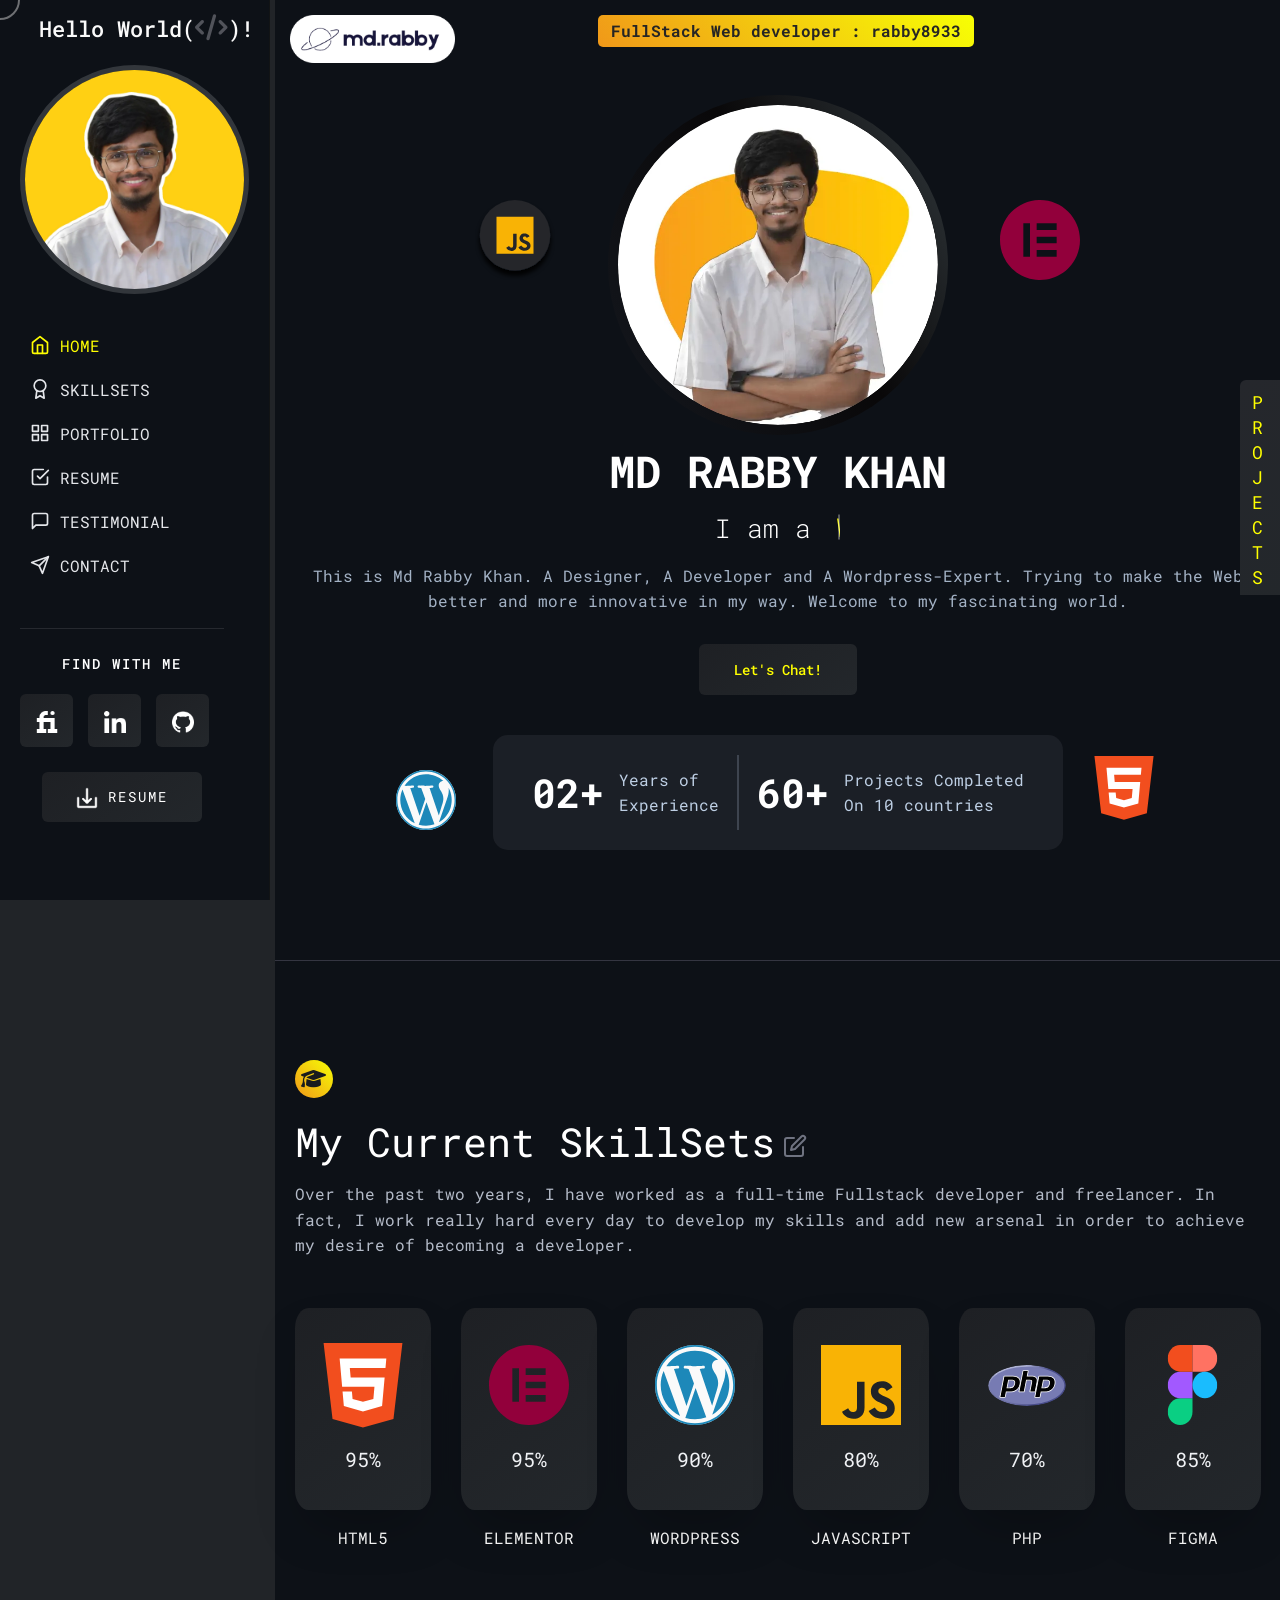
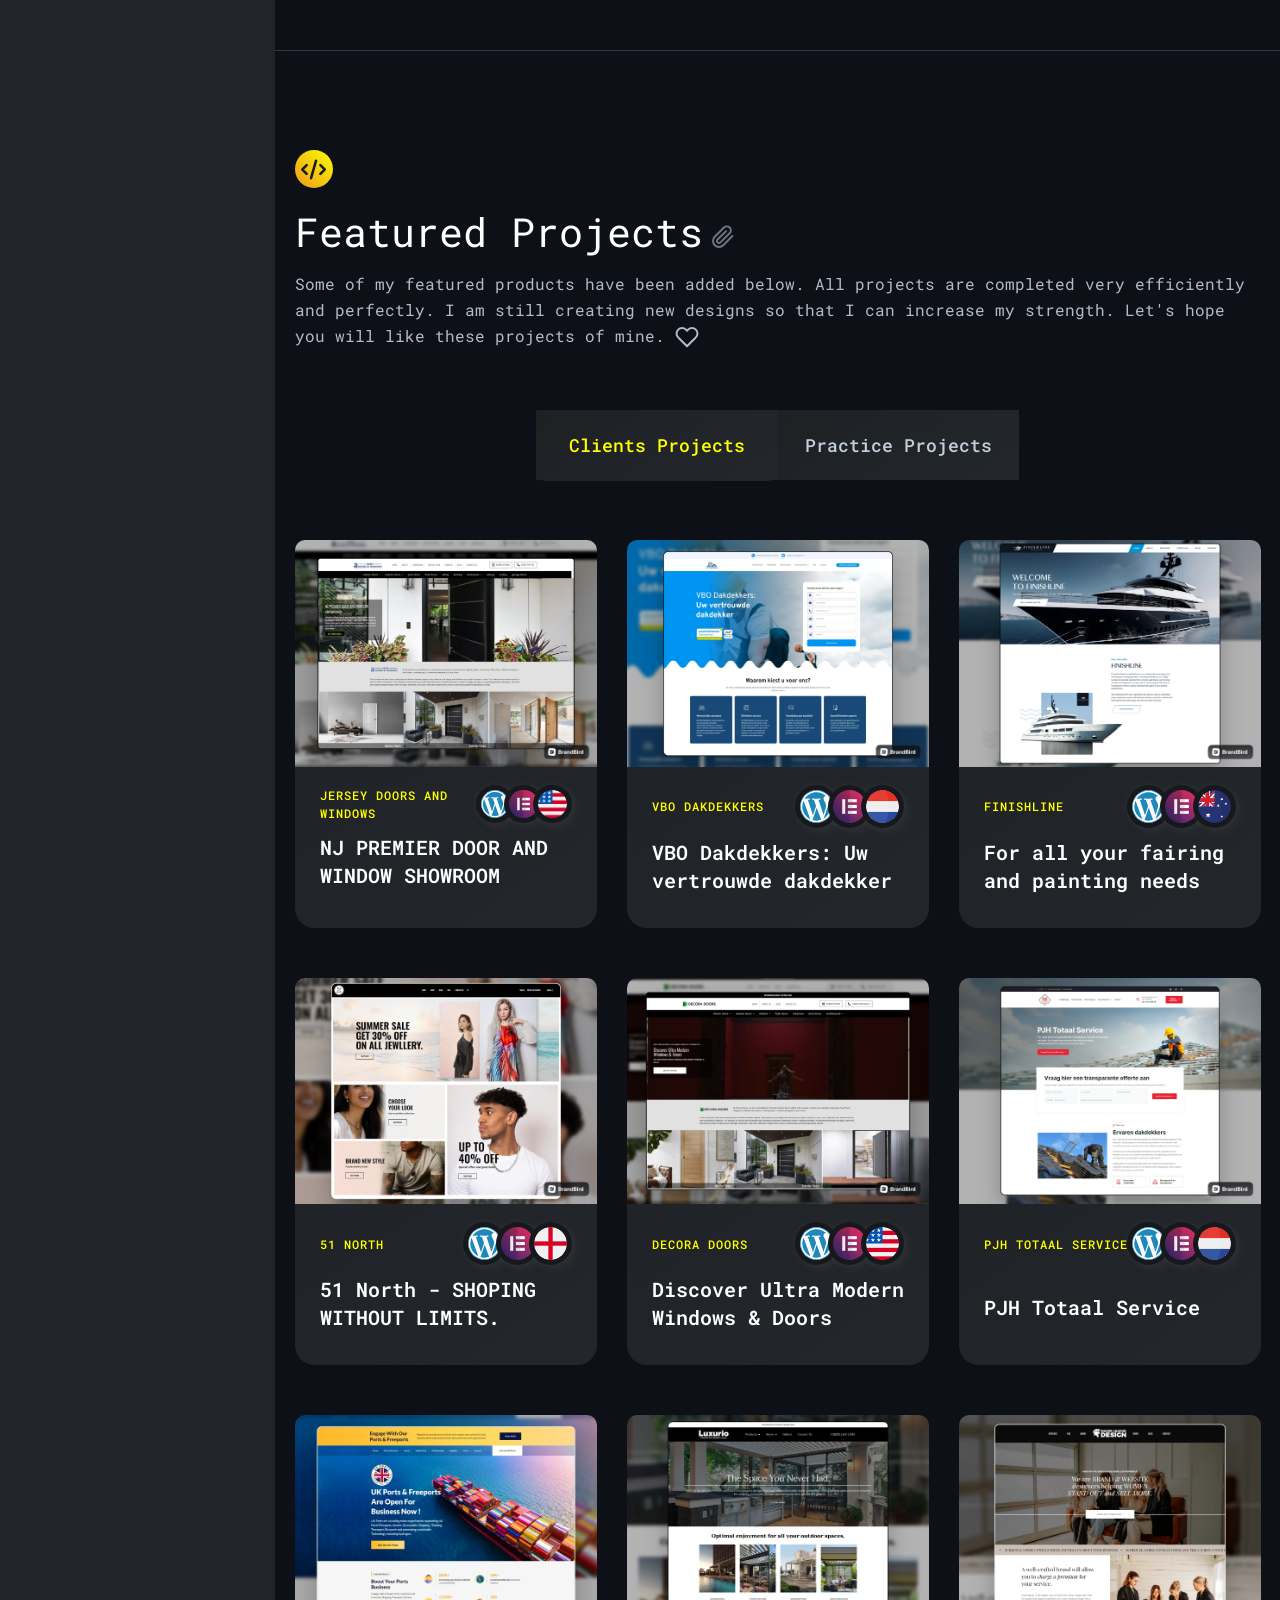
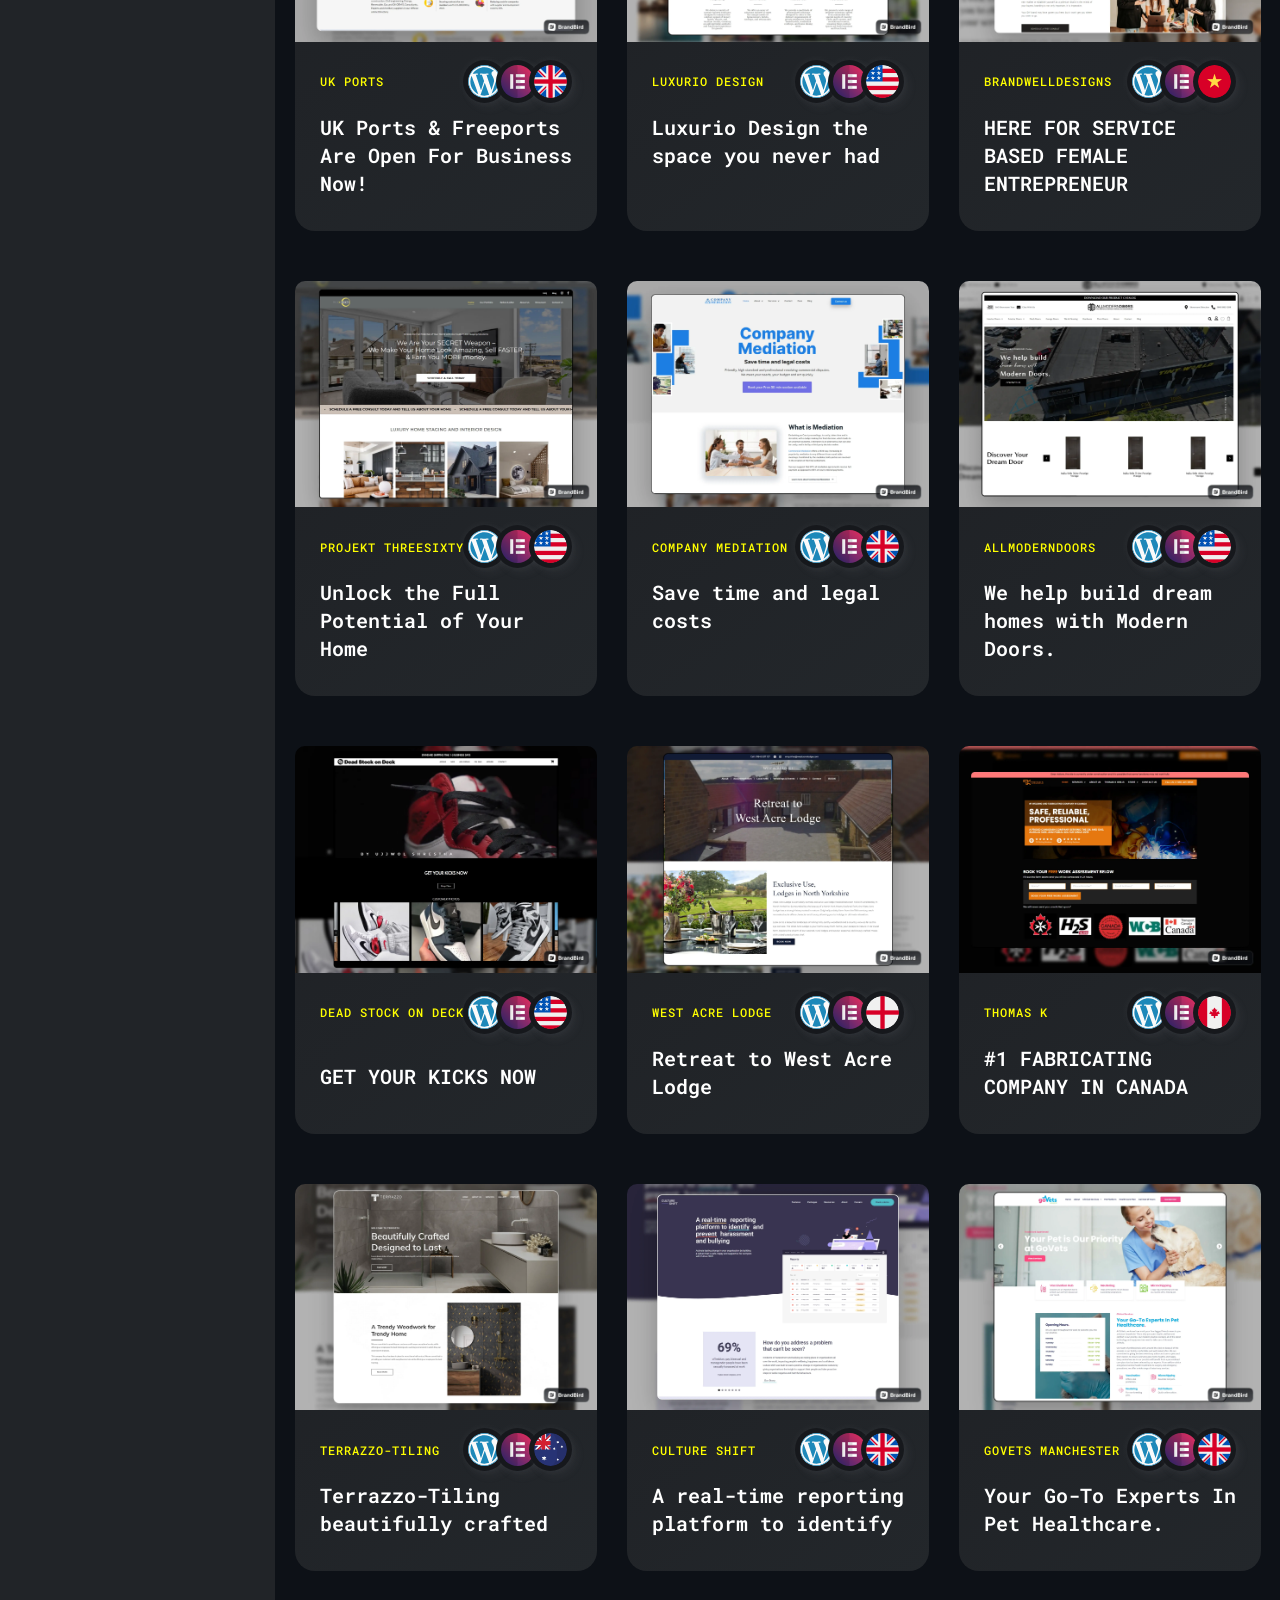
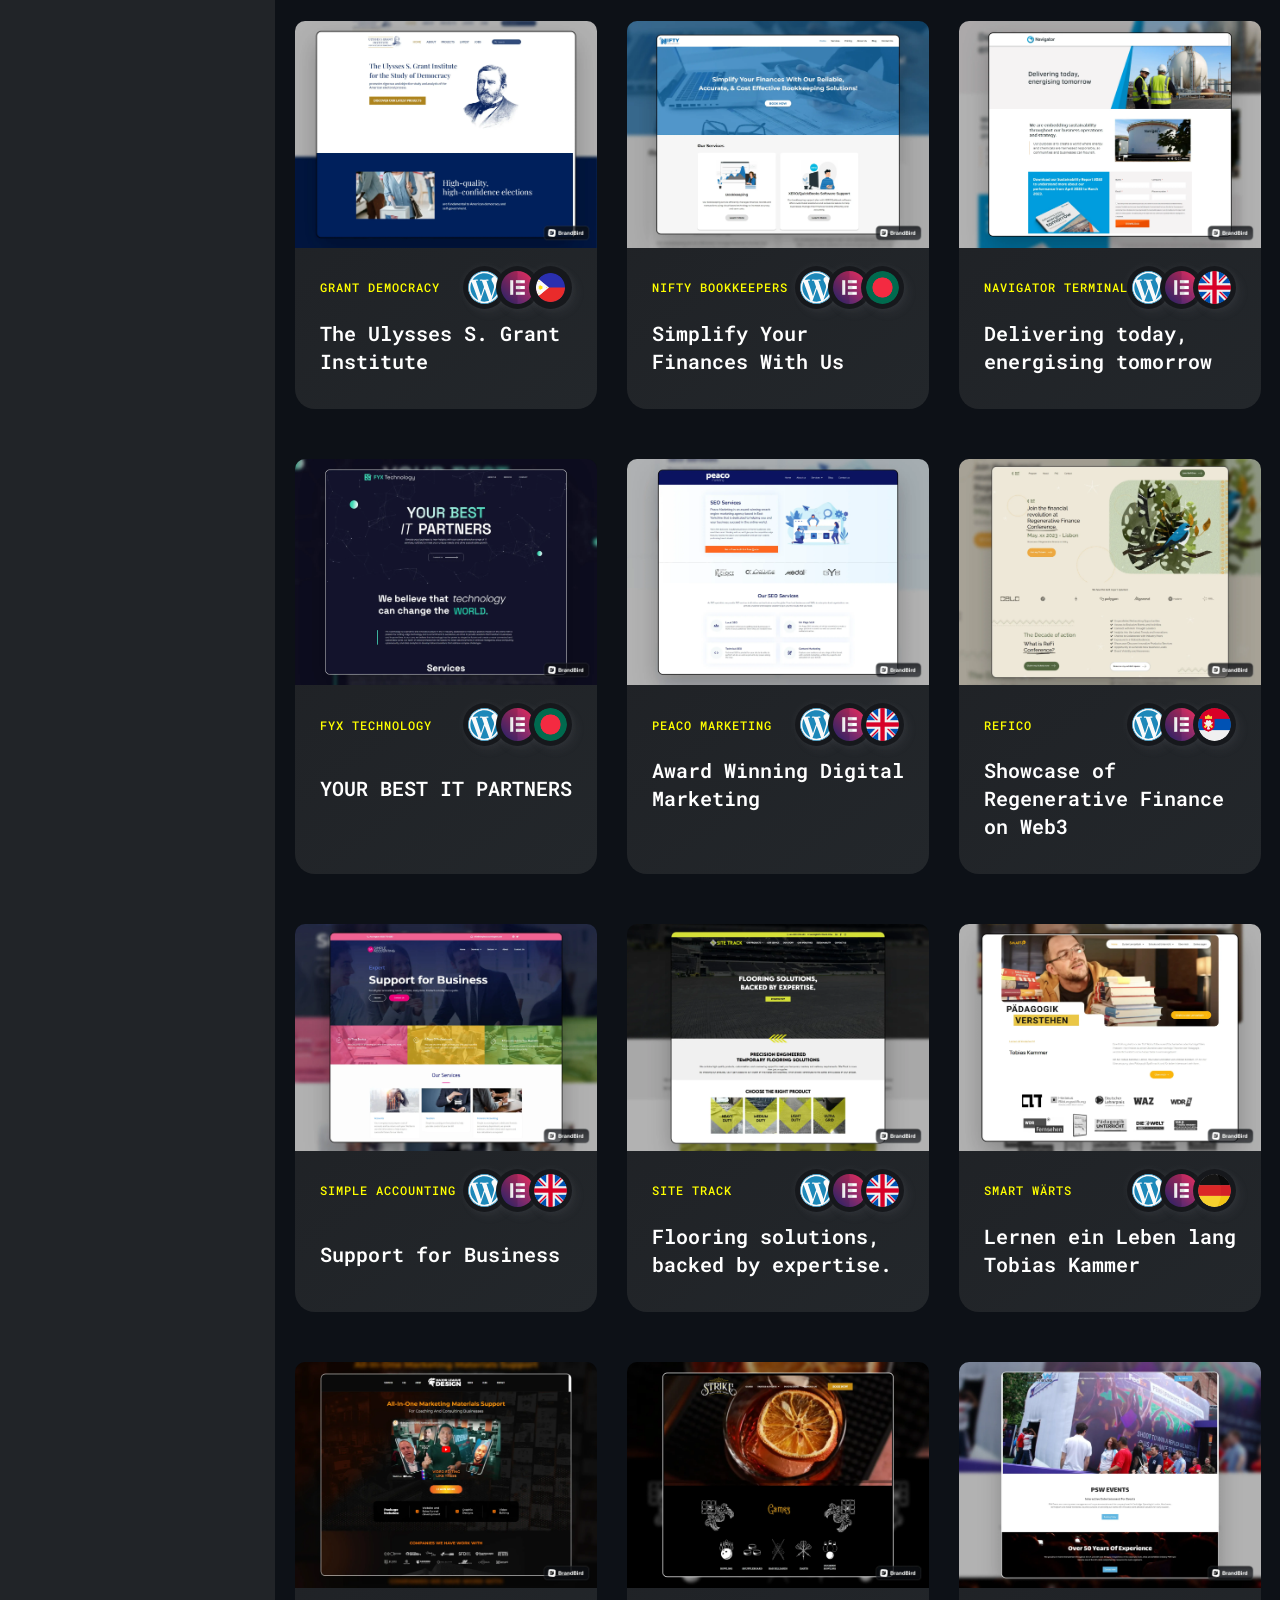
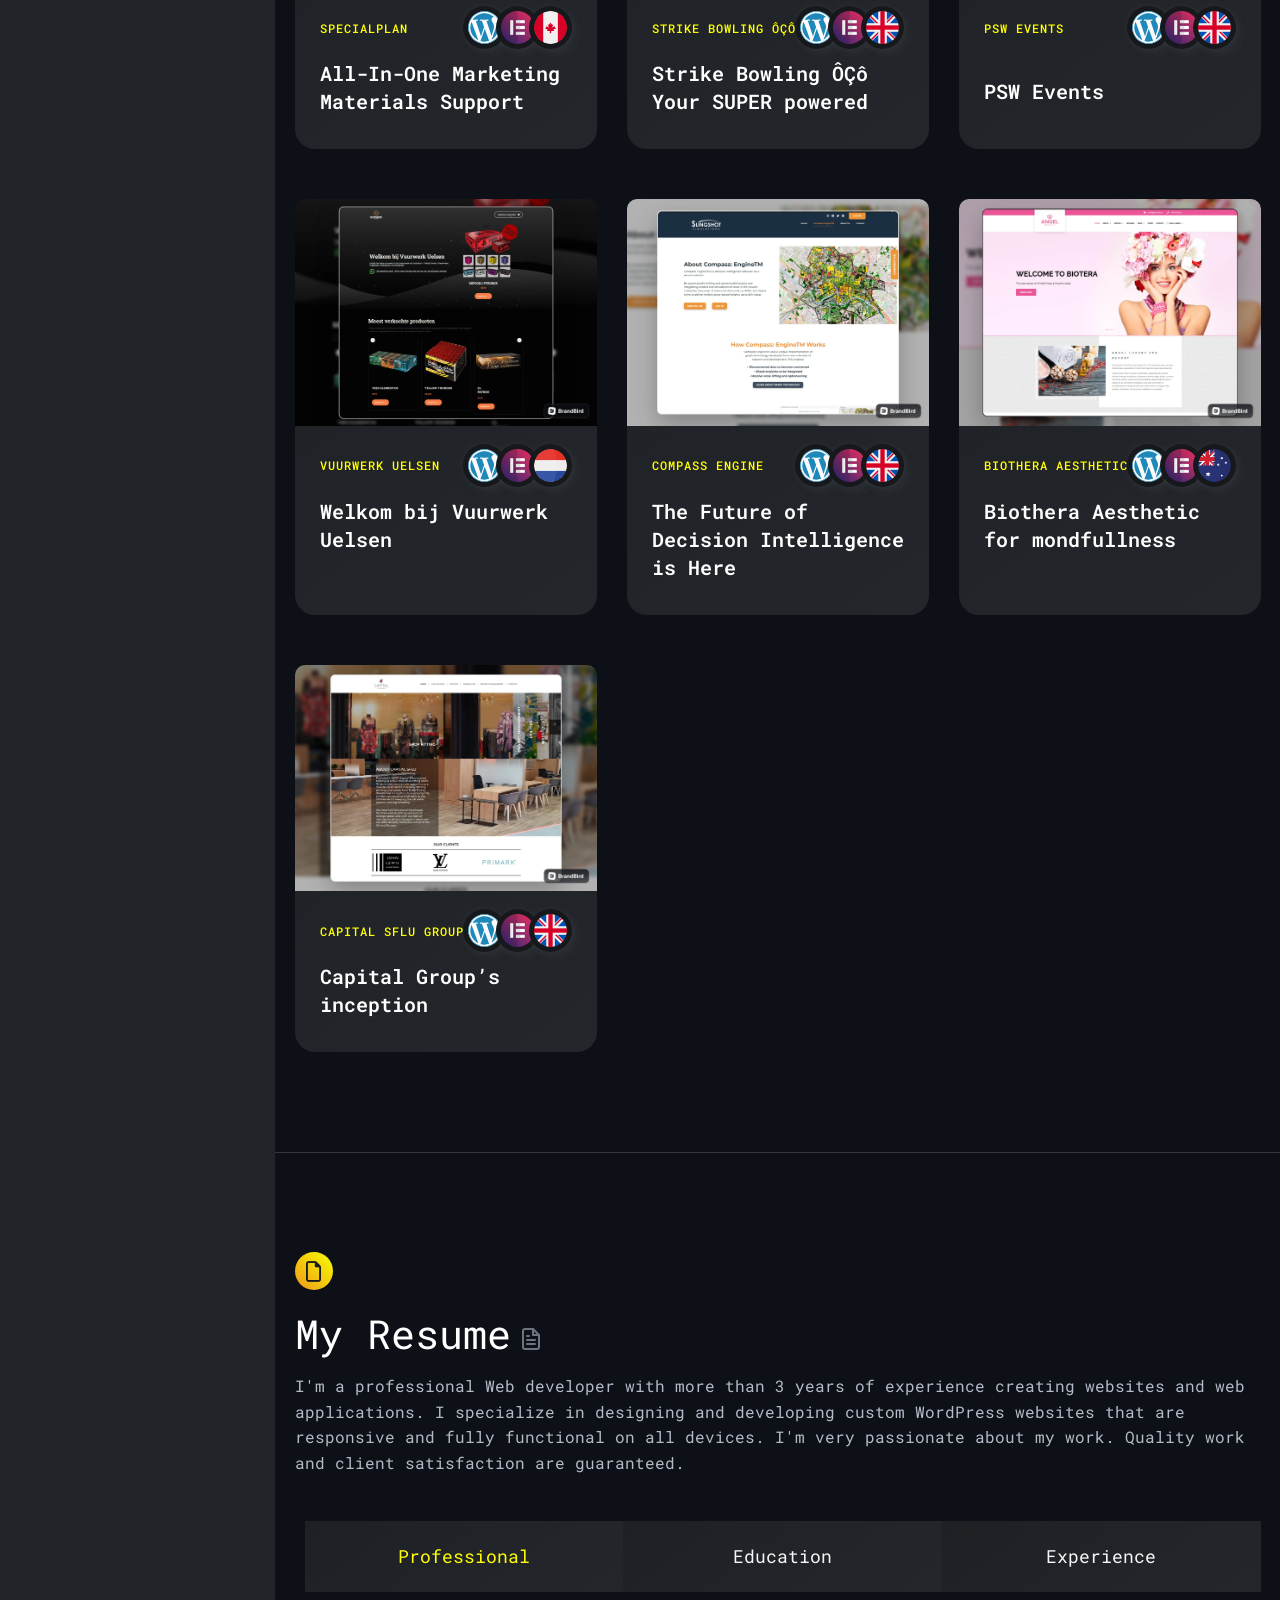
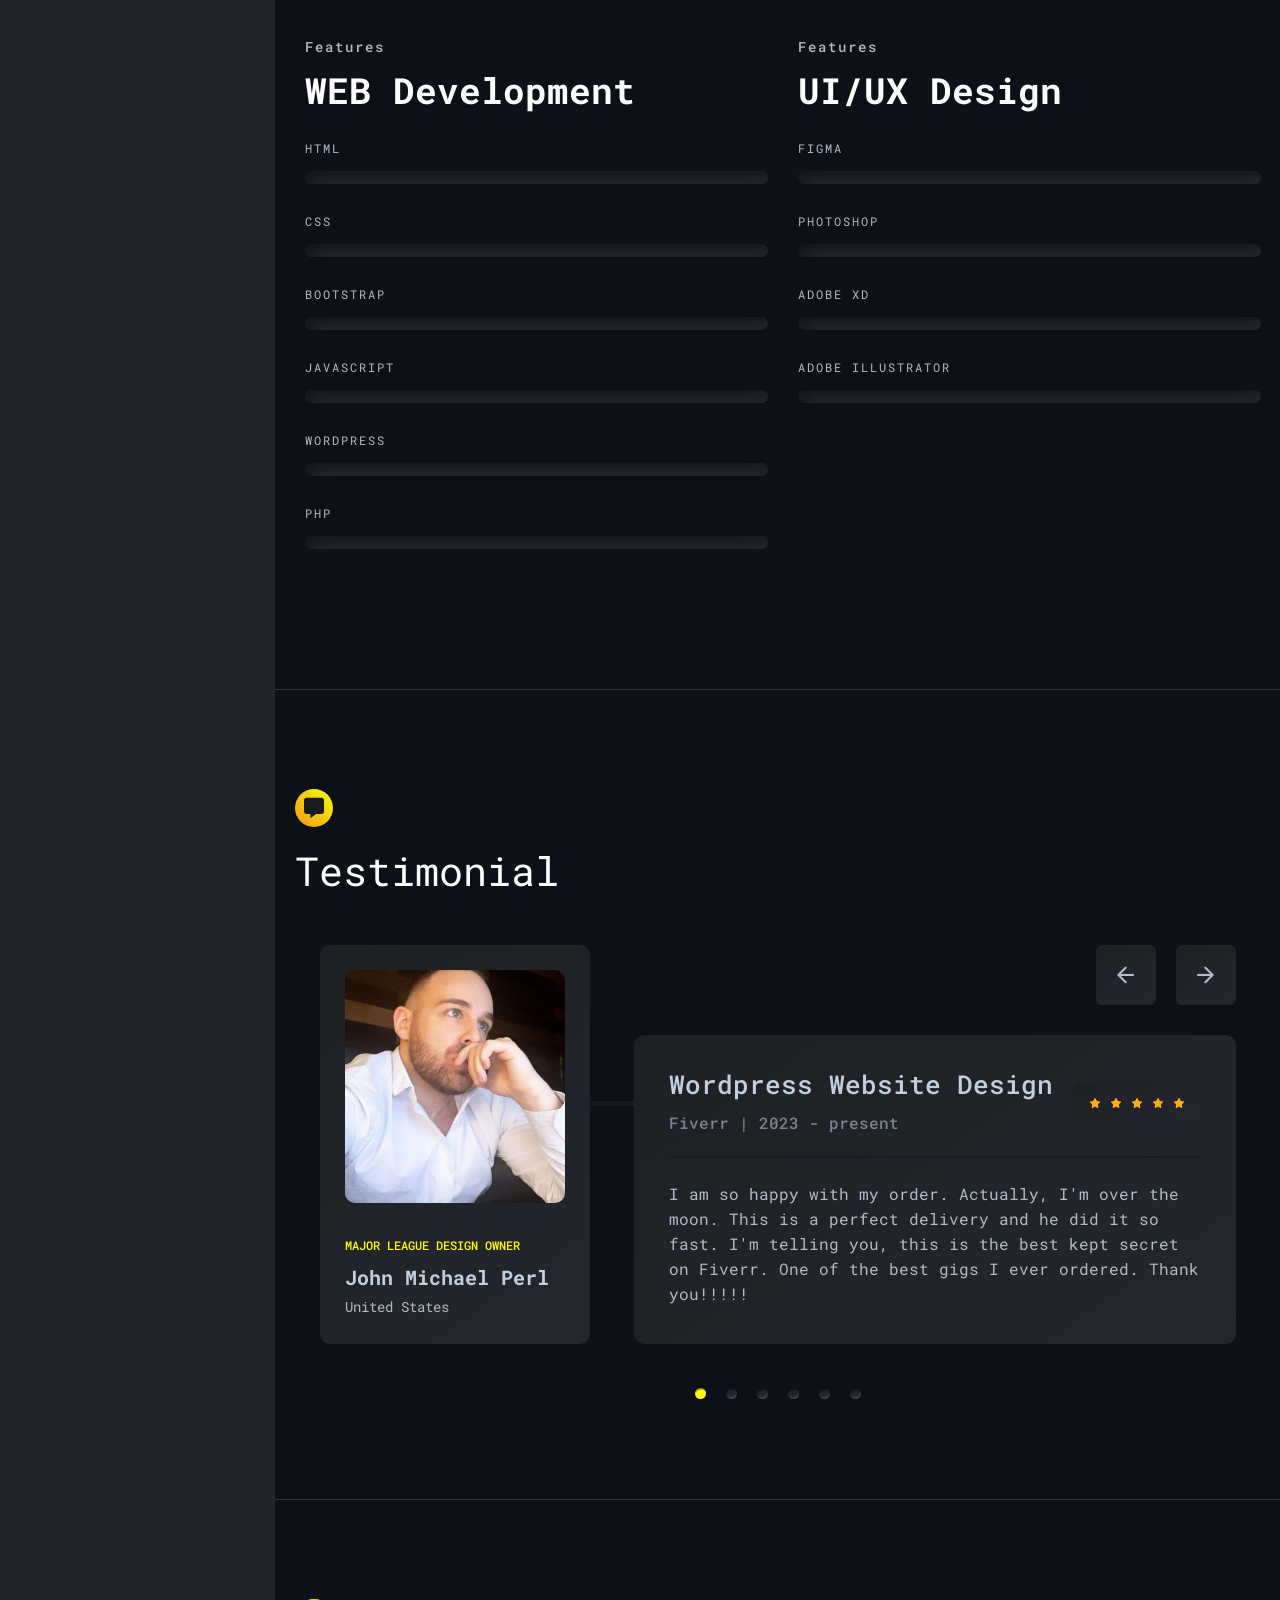
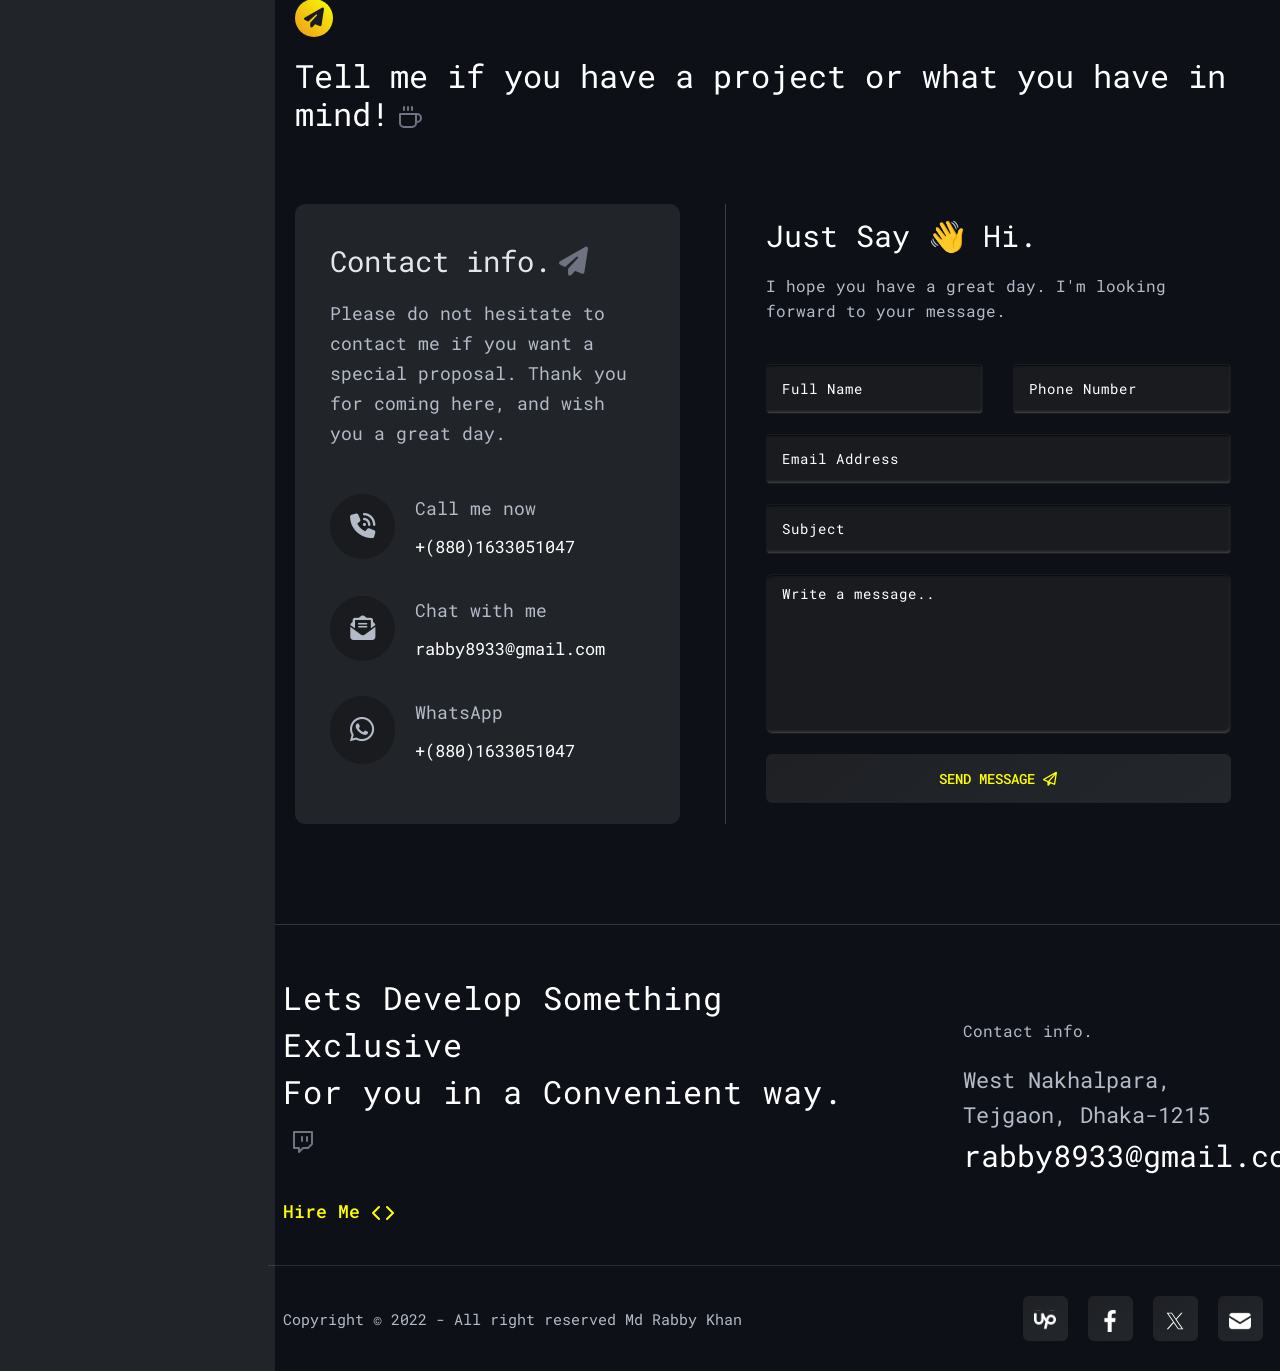
==== index.html @ 8fba52ad "Portfolio website" ====
<!DOCTYPE html>
<html lang="en">

<head>
    <meta charset="utf-8">
    <meta http-equiv="x-ua-compatible" content="ie=edge">
    <title>MD RABBY KHAN | WEB DEVELOPER & WORDPRESS EXPERT</title>
    <meta name="robots" content="noindex, follow" />
    <meta name="description" content="">
    <meta name="viewport" content="width=device-width, initial-scale=1, shrink-to-fit=no">
    <!-- Favicon -->
    <link rel="shortcut icon" type="image/x-icon" href="assets/images/letter-r.png">
    <!-- CSS 
    ============================================ -->
    <link rel="stylesheet" href="assets/css/vendor/bootstrap.min.css">
    <link rel="stylesheet" href="assets/css/vendor/slick.css">
    <link rel="stylesheet" href="assets/css/vendor/slick-theme.css">
    <link rel="stylesheet" href="assets/css/vendor/aos.css">
    <link rel="stylesheet" href="assets/css/plugins/feature.css">
    <link rel="stylesheet" href="https://cdnjs.cloudflare.com/ajax/libs/font-awesome/6.2.0/css/all.min.css" />
    <!-- Style css -->
    <link rel="stylesheet" href="assets/css/style.css">
</head>

<body class="template-color-1 home-sticky spybody" data-spy="scroll" data-target=".navbar-example2" data-offset="150">

    <div class="loader_bg">
        <div class="loader"></div>
    </div>

    <div class="cursor"></div>

    <!-- start Header area -->
    <div class="d-none d-xl-block">
        <header class="rn-header-area d-flex align-items-start flex-column left-header-style">
            <h1 class="hello-w">Hello World(<i class="fa-solid fa-code"></i>)!</h1>

            <div class="logo-area">
                <a href="index.html">
                    <img src="assets/images/logo/sidebar logo.webp" alt="personal-logo">
                </a>
            </div>
            <nav id="sideNavs" class="mainmenu-nav navbar-example2 onepagenav">
                <ul class="primary-menu nav nav-pills">
                    <li class="nav-item current"><a class="nav-link smoth-animation-two" href="#home"><i
                                data-feather="home"></i> Home</a></li>
                    <li class="nav-item"><a class="nav-link smoth-animation-two" href="#features"> <i
                                data-feather="award"></i>SkillSets</a></li>
                    <li class="nav-item"><a class="nav-link smoth-animation-two" href="#portfolio"><i
                                data-feather="grid"></i>Portfolio</a></li>
                    <li class="nav-item"><a class="nav-link smoth-animation-two" href="#resume"><i
                                data-feather="check-square"></i>Resume</a></li>
                    <li class="nav-item"><a class="nav-link smoth-animation-two" href="#testimonial"><i
                                data-feather="message-square"></i>Testimonial</a></li>
                    <li class="nav-item"><a class="nav-link smoth-animation-two" href="#contacts"><i
                                data-feather="send"></i>Contact</a></li>
                </ul>
            </nav>
            <div class="footer">
                <div class="social-share-style-1 mt--40">
                    <span class="title">find with me</span>
                    <ul class="social-share d-flex liststyle">
                        <li class="facebook"><a href="https://www.fiverr.com/dev_rabbykhan" target="_blank"><img
                                    src="assets/images/fiverr.png" class="side-si" alt=""></a>
                        </li>
                        <li class="instagram"><a href="https://www.linkedin.com/in/md-rabby-khan" target="_blank"><img
                                    src="assets/images/linkedin.png" class="side-si" alt=""></a>
                        </li>
                        <li class="linkedin"><a href="https://github.com/rabby8933" target="_blank"><img
                                    src="assets/images/github.png" class="side-si" alt=""></a>
                        </li>
                    </ul>
                    <a href="assets/images/MD Rabby Khan CV 2.pdf" target="_blank">
                        <div class="resume">
                            <img src="assets/images/download.png" alt="">
                            <span>Resume</span>
                        </div>
                    </a>
                </div>
            </div>
        </header>
    </div>
    <!-- start Header area end -->

    <!-- Header Mobile Bar  -->
    <div class="header-style-2 d-block d-xl-none">
        <div class="row align-items-center">
            <div class="col-6">
                <div class="logo">
                    <a href="#home">
                        <img src="assets/images/logo/light logo rounded.png" alt="Logo">
                    </a>
                </div>
            </div>
            <div class="col-6">
                <div class="header-right text-end">
                    <div class="hamberger-menu">
                        <i id="menuBtn" class="feather-menu humberger-menu"></i>
                    </div>
                </div>
            </div>
        </div>
    </div>
    <!-- Header Mobile Bar  -->

    <!-- Start Popup Mobile Menu  -->
    <div class="popup-mobile-menu">
        <div class="inner">
            <div class="menu-top">
                <div class="menu-header">
                    <a class="logo" href="index.html">
                        <img src="assets/images/logo/sidebar logo.webp" alt="Personal Portfolio">
                    </a>
                    <div class="close-button">
                        <button class="close-menu-activation close"><i data-feather="x"></i></button>
                    </div>
                </div>
                <p class="discription">Thank you for coming here, and wish you a great day.</p>
            </div>
            <div class="content">
                <ul class="primary-menu nav nav-pills">
                    <li class="nav-item current"><a class="nav-link smoth-animation-two" href="#home"><i
                                data-feather="home"></i> Home</a></li>
                    <li class="nav-item"><a class="nav-link smoth-animation-two" href="#features"> <i
                                data-feather="award"></i> SkillSets</a></li>
                    <li class="nav-item"><a class="nav-link smoth-animation-two" href="#portfolio"><i
                                data-feather="grid"></i> Portfolio</a></li>
                    <li class="nav-item"><a class="nav-link smoth-animation-two" href="#resume"><i
                                data-feather="check-square"></i> Resume</a></li>
                    <li class="nav-item"><a class="nav-link smoth-animation-two" href="#testimonial"><i
                                data-feather="message-square"></i> Testimonial</a></li>
                    <li class="nav-item"><a class="nav-link smoth-animation-two" href="#contacts"><i
                                data-feather="send"></i> Contact</a></li>
                </ul>
                <!-- social sharea area -->
                <div class="social-share-style-1 mt--40">
                    <span class="title">find with me</span>
                    <ul class="social-share d-flex liststyle">
                        <li class="facebook"><a href="https://www.fiverr.com/dev_rabbykhan" target="_blank"><img
                                    src="assets/images/fiverr.png" class="side-si" alt=""></a>
                        </li>
                        <li class="instagram"><a href="https://www.linkedin.com/in/md-rabby-khan" target="_blank"><img
                                    src="assets/images/linkedin.png" class="side-si" alt=""></a></li>
                        <li class="linkedin"><a href="https://github.com/rabby8933" target="_blank"><img
                                    src="assets/images/github.png" class="side-si" alt=""></a>
                        </li>
                    </ul>
                    <a href="assets/images/MD Rabby Khan CV 2.pdf" target="_blank">
                        <div class="resume">
                            <img src="assets/images/download.png" alt="">
                            <span>Resume</span>
                        </div>
                    </a>
                </div>
                <!-- end -->
            </div>
        </div>
    </div>
    <!-- End Popup Mobile Menu  -->

    <main class="page-wrapper-two">

        <!-- start Banner area -->
        <section id="home" class="slider-style-5 rn-section-gap pb--110 align-items-center with-particles">
            <!-- <div id="particles-js"></div> -->
            <div class="container">
                <div class="row">
                    <div class="col-lg-12">
                        <div class="banner-inner">
                            <div class="main-logo">
                                <img src="assets/images/logo/light logo rounded.png" class="img-fluid"
                                    alt="personal-logo">
                            </div>
                            <p class="top-heading">FullStack Web developer : rabby8933</p>

                            <img src="assets/images/js.svg" class="w-4 js" alt="">
                            <img src="assets/images/html.svg" class="tw" alt="">
                            <img src="assets/images/wp.svg" class="html" alt="">
                            <img src="assets/images/Elementor-Logo-Symbol-Red.svg" class="w-4 react" alt="">
                            <div class="thumbnail gradient-border gradient-animation">
                                <img id="border" class="gradient-border" src="assets/images/profile-pic (3).webp"
                                    alt="">
                            </div>
                            <h1>MD RABBY KHAN</h1>
                            <!-- type headline start-->
                            <span class="cd-headline clip is-full-width">
                                <span>I am a</span>
                                <!-- ROTATING TEXT -->
                                <span class="cd-words-wrapper">
                                    <b class="is-visible">Web Designer.</b>
                                    <b class="is-hidden">Web Developer.</b>
                                    <b class="is-hidden">Wordpress expert.</b>
                                </span>
                            </span>

                            <p class="banner-discroption">This is Md Rabby Khan. A Designer, A Developer and A
                                Wordpress-Expert. Trying to make the Web better and more innovative
                                in my way. Welcome to my fascinating world.</p>
                            <!-- type headline end -->
                            <div class="button-area">
                                <a class="rn-btn" href="#contacts"><span>Let's Chat! </span></a>
                            </div>
                            <div class="exprience-highlight justify-content-around align-items-center">
                                <div class="counter d-flex align-items-center">
                                    <h3>02+</h3>
                                    <p>Years of <br> Experience</p>
                                </div>
                                <div class="divider"></div>
                                <div class="counter d-flex align-items-center">
                                    <h3>60+</h3>
                                    <p>Projects Completed <br>
                                        On 10 countries</p>
                                </div>
                            </div>
                        </div>
                    </div>
                </div>
            </div>
        </section>
        <!-- End Banner area End -->

        <!-- Start Service Area -->
        <div class="rn-service-area rn-section-gap section-separator" id="features">
            <div class="container">
                <div class="row">
                    <div class="col-lg-12">
                        <div class="section-title" data-aos="fade-up" data-aos-duration="500" data-aos-delay="100"
                            data-aos-once="true">
                            <i class="fa-solid fa-graduation-cap"></i>
                            <h2 class="title">My Current SkillSets<i data-feather="edit"></i></h2>
                            <p class="title-des">Over the past two years, I have worked as a full-time Fullstack
                                developer and freelancer. In fact, I work really hard
                                every day to develop my skills and add new arsenal in order to achieve my desire of
                                becoming a developer.</p>
                        </div>
                    </div>
                </div>
                <div class="row row--25 mt_md--10 mt_sm--10">

                    <!-- Start Single Service -->
                    <div data-aos="fade-up" data-aos-duration="500" data-aos-delay="100" data-aos-once="true"
                        class="col-lg-3 col-xl-2 col-md-3 col-sm-6 col-6 mt--50 mt_md--30 mt_sm--30">
                        <div class="rn-service">
                            <div class="skill-i"><img class="s-1" src="assets/images/html.svg" alt=""></div>
                            <p>95%</p>
                        </div>
                        <p class="skill-n">html5</p>
                    </div>
                    <div data-aos="fade-up" data-aos-duration="500" data-aos-delay="100" data-aos-once="true"
                        class="col-lg-3 col-xl-2 col-md-3 col-sm-6 col-6 mt--50 mt_md--30 mt_sm--30">
                        <div class="rn-service flex-col flex justify-center">
                            <div class="skill-i"><img class="s-2" src="assets/images/Elementor-Logo-Symbol-Red.svg"
                                    alt=""></div>
                            <p>95%</p>
                        </div>
                        <p class="skill-n">elementor</p>
                    </div>
                    <div data-aos="fade-up" data-aos-duration="500" data-aos-delay="100" data-aos-once="true"
                        class="col-lg-3 col-xl-2 col-md-3 col-sm-6 col-6 mt--50 mt_md--30 mt_sm--30">
                        <div class="rn-service">
                            <div class="skill-i"><img class="s-3" src="assets/images/wp.svg" alt=""></div>
                            <p>90%</p>
                        </div>
                        <p class="skill-n">wordpress</p>
                    </div>
                    <div data-aos="fade-up" data-aos-duration="500" data-aos-delay="100" data-aos-once="true"
                        class="col-lg-3 col-xl-2 col-md-3 col-sm-6 col-6 mt--50 mt_md--30 mt_sm--30">
                        <div class="rn-service">
                            <div class="skill-i"><img class="s-4" src="assets/images/js-skill.svg" alt=""></div>
                            <p>80%</p>
                        </div>
                        <p class="skill-n">javascript</p>
                    </div>
                    <div data-aos="fade-up" data-aos-duration="500" data-aos-delay="100" data-aos-once="true"
                        class="col-lg-3 col-xl-2 col-md-3 col-sm-6 col-6 mt--50 mt_md--30 mt_sm--30">
                        <div class="rn-service">
                            <div class="skill-i"><img class="s-5" src="assets/images/new-php-logo.svg" alt=""></div>
                            <p>70%</p>
                        </div>
                        <p class="skill-n">php</p>
                    </div>
                    <div data-aos="fade-up" data-aos-duration="500" data-aos-delay="100" data-aos-once="true"
                        class="col-lg-3 col-xl-2 col-md-3 col-sm-6 col-6 mt--50 mt_md--30 mt_sm--30">
                        <div class="rn-service">
                            <div class="skill-i"><img class="s-6" src="assets/images/figma.svg" alt=""></div>
                            <p>85%</p>
                        </div>
                        <p class="skill-n">figma</p>
                    </div>

                </div>
            </div>
        </div>
        <!-- End Service Area  -->

        <!-- Start portfolio Area -->
        <div class="portfolio rn-resume-area rn-section-gap section-separator" id="portfolio">
            <div class="container">
                <div class="row">
                    <div class="col-lg-12">
                        <div class="section-title">
                            <i class="fa-solid fa-code"></i>
                            <h2 class="title">Featured Projects<i class="feather-paperclip"
                                    data-feather="paperclip"></i></h2>
                            <p class="title-des">Some of my featured products have been added below. All projects are
                                completed very efficiently and perfectly. I am still creating new designs so that I can
                                increase my strength. Let's hope you will like these projects of mine. <i
                                    data-feather="heart"></i></p>
                        </div>
                    </div>
                </div>
                <div class="row mt--45">
                    <div class="col-lg-12">
                        <ul class="rn-nav-list nav nav-tabs" id="myTabs" role="tablist">
                            <li class="nav-item">
                                <a class="nav-link active" id="professional-tab" data-bs-toggle="tab"
                                    href="#professional" role="tab" aria-controls="professional"
                                    aria-selected="false">Clients Projects</a>
                            </li>
                            <li class="nav-item">
                                <a class="nav-link" id="education-tab" data-bs-toggle="tab" href="#education" role="tab"
                                    aria-controls="education" aria-selected="true">Practice projects</a>
                            </li>
                            <!-- <li class="nav-item">
                                <a class="nav-link" id="experience-tab" data-bs-toggle="tab" href="#experience"
                                    role="tab" aria-controls="experience" aria-selected="false">web design</a>
                            </li> -->
                        </ul>

                        <!-- Start Tab Content Wrapper  -->
                        <div class="rn-nav-content tab-content" id="myTabContents">
                            <!-- Start Single Tab  -->
                            <div class="tab-pane show active fade single-tab-area" id="professional" role="tabpanel"
                                aria-labelledby="professional-tab">
                                <div class="row row--25 mt--10 mt_md--10 mt_sm--10">

                                    <!-- Start Single Portfolio -->
                                    <div data-aos="fade-up" data-aos-delay="100" data-aos-once="true"
                                        class="col-lg-6 col-xl-4 col-md-6 col-12 mt--50 mt_md--30 mt_sm--30">
                                        <div class="rn-portfolio" data-bs-toggle="modal"
                                            data-bs-target="#exampleModalCenter-wp-1">
                                            <div class="inner">
                                                <div class="thumbnail">
                                                    <a href="javascript:void(0)">
                                                        <img src="assets/images/portfolio/all/Jersey-Doors-and-Windows-Jersey-Doors-and-Windows mockup.webp"
                                                            alt="Personal Portfolio Images">
                                                    </a>
                                                </div>
                                                <div class="content">
                                                    <div class="category-info">
                                                        <div class="category-list">
                                                            <a href="javascript:void(0)">Jersey Doors and Windows</a>
                                                        </div>
                                                        <div class="meta">
                                                            <div class="technologies">
                                                                <div class="avatar-group">
                                                                    <div class="avatar">
                                                                        <div class="w-12"><img
                                                                                src="assets/images/wp.svg" alt=""></div>
                                                                    </div>
                                                                    <div class="avatar">
                                                                        <div class="w-12"><img
                                                                                src="assets/images/elementor.png"
                                                                                alt="reactlogo"></div>
                                                                    </div>
                                                                    <div class="avatar">
                                                                        <div class="w-12"><img
                                                                                src="assets/images/usa.png"
                                                                                alt="reactlogo">
                                                                        </div>
                                                                    </div>
                                                                </div>
                                                            </div>
                                                        </div>
                                                    </div>
                                                    <h4 class="title"><a href="javascript:void(0)">NJ PREMIER DOOR AND
                                                            WINDOW SHOWROOM<i class="feather-navigation"></i></a></h4>
                                                </div>
                                            </div>
                                        </div>
                                    </div>
                                    <!-- End Single Portfolio -->

                                    <!-- Start Single Portfolio -->
                                    <div data-aos="fade-up" data-aos-delay="300" data-aos-once="true"
                                        class="col-lg-6 col-xl-4 col-md-6 col-12 mt--50 mt_md--30 mt_sm--30">
                                        <div class="rn-portfolio" data-bs-toggle="modal"
                                            data-bs-target="#exampleModalCenter-wp-2">
                                            <div class="inner">
                                                <div class="thumbnail">
                                                    <a href="javascript:void(0)">
                                                        <img src="assets/images/portfolio/all/VBO-Dakdekkers-Uw-Vertrouwde-Dakdekkersexpert mockup.webp"
                                                            alt="Personal Portfolio Images">
                                                    </a>
                                                </div>
                                                <div class="content">
                                                    <div class="category-info">
                                                        <div class="category-list">
                                                            <a href="javascript:void(0)">VBO Dakdekkers</a>
                                                        </div>
                                                        <div class="meta">
                                                            <div class="technologies">
                                                                <div class="avatar-group">
                                                                    <div class="avatar">
                                                                        <div class="w-12"><img
                                                                                src="assets/images/wp.svg" alt=""></div>
                                                                    </div>
                                                                    <div class="avatar">
                                                                        <div class="w-12"><img
                                                                                src="assets/images/elementor.png"
                                                                                alt="reactlogo"></div>
                                                                    </div>
                                                                    <div class="avatar">
                                                                        <div class="w-12"><img
                                                                                src="assets/images/netherlands.png"
                                                                                alt="reactlogo">
                                                                        </div>
                                                                    </div>
                                                                </div>
                                                            </div>
                                                        </div>
                                                    </div>
                                                    <h4 class="title"><a href="javascript:void(0)">VBO Dakdekkers: Uw
                                                            vertrouwde dakdekker<i class="feather-navigation"></i></a>
                                                    </h4>
                                                </div>
                                            </div>
                                        </div>
                                    </div>
                                    <!-- End Single Portfolio -->

                                    <!-- Start Single Portfolio -->
                                    <div data-aos="fade-up" data-aos-delay="500" data-aos-once="true"
                                        class="col-lg-6 col-xl-4 col-md-6 col-12 mt--50 mt_md--30 mt_sm--30">
                                        <div class="rn-portfolio" data-bs-toggle="modal"
                                            data-bs-target="#exampleModalCenter-wp-9">
                                            <div class="inner">
                                                <div class="thumbnail">
                                                    <a href="javascript:void(0)">
                                                        <img src="assets/images/portfolio/all/Boat-Painting-Gold-Coast-Marine-Spray-Painting-Finishline-Paint mockup.webp"
                                                            alt="Personal Portfolio Images">
                                                    </a>
                                                </div>
                                                <div class="content">
                                                    <div class="category-info">
                                                        <div class="category-list">
                                                            <a href="javascript:void(0)">Finishline</a>
                                                        </div>
                                                        <div class="meta">
                                                            <div class="technologies">
                                                                <div class="avatar-group">
                                                                    <div class="avatar">
                                                                        <div class="w-12"><img
                                                                                src="assets/images/wp.svg" alt=""></div>
                                                                    </div>
                                                                    <div class="avatar">
                                                                        <div class="w-12"><img
                                                                                src="assets/images/elementor.png"
                                                                                alt="reactlogo">
                                                                        </div>
                                                                    </div>
                                                                    <div class="avatar">
                                                                        <div class="w-12"><img
                                                                                src="assets/images/australia.png"
                                                                                alt="reactlogo">
                                                                        </div>
                                                                    </div>
                                                                </div>
                                                            </div>
                                                        </div>
                                                    </div>
                                                    <h4 class="title"><a href="javascript:void(0)">For all your fairing
                                                            and painting needs<i class="feather-navigation"></i></a>
                                                    </h4>
                                                </div>
                                            </div>
                                        </div>
                                    </div>
                                    <!-- End Single Portfolio -->

                                    <!-- Start Single Portfolio -->
                                    <div data-aos="fade-up" data-aos-delay="100" data-aos-once="true"
                                        class="col-lg-6 col-xl-4 col-md-6 col-12 mt--50 mt_md--30 mt_sm--30">
                                        <div class="rn-portfolio" data-bs-toggle="modal"
                                            data-bs-target="#exampleModalCenter-wp-6">
                                            <div class="inner">
                                                <div class="thumbnail">
                                                    <a href="javascript:void(0)">
                                                        <img src="assets/images/portfolio/all/51-North mockup.webp"
                                                            alt="Personal Portfolio Images">
                                                    </a>
                                                </div>
                                                <div class="content">
                                                    <div class="category-info">
                                                        <div class="category-list">
                                                            <a href="javascript:void(0)">51 North</a>
                                                        </div>
                                                        <div class="meta">
                                                            <div class="technologies">
                                                                <div class="avatar-group">
                                                                    <div class="avatar">
                                                                        <div class="w-12"><img
                                                                                src="assets/images/wp.svg" alt=""></div>
                                                                    </div>
                                                                    <div class="avatar">
                                                                        <div class="w-12"><img
                                                                                src="assets/images/elementor.png"
                                                                                alt="reactlogo">
                                                                        </div>
                                                                    </div>
                                                                    <div class="avatar">
                                                                        <div class="w-12"><img
                                                                                src="assets/images/england.png"
                                                                                alt="reactlogo"></div>
                                                                    </div>
                                                                </div>
                                                            </div>
                                                        </div>
                                                    </div>
                                                    <h4 class="title"><a href="javascript:void(0)">51 North - SHOPING
                                                            WITHOUT LIMITS. <i class="feather-navigation"></i></a></h4>
                                                </div>
                                            </div>
                                        </div>
                                    </div>
                                    <!-- End Single Portfolio -->

                                    <!-- Start Single Portfolio -->
                                    <div data-aos="fade-up" data-aos-delay="300" data-aos-once="true"
                                        class="col-lg-6 col-xl-4 col-md-6 col-12 mt--50 mt_md--30 mt_sm--30">
                                        <div class="rn-portfolio" data-bs-toggle="modal"
                                            data-bs-target="#exampleModalCenter-wp-16">
                                            <div class="inner">
                                                <div class="thumbnail">
                                                    <a href="javascript:void(0)">
                                                        <img src="assets/images/portfolio/all/Decora-Doors-–-Ultimate-Luxury-Doors mockup.webp"
                                                            alt="Personal Portfolio Images">
                                                    </a>
                                                </div>
                                                <div class="content">
                                                    <div class="category-info">
                                                        <div class="category-list">
                                                            <a href="javascript:void(0)">Decora Doors</a>
                                                        </div>
                                                        <div class="meta">
                                                            <div class="technologies">
                                                                <div class="avatar-group">
                                                                    <div class="avatar">
                                                                        <div class="w-12"><img
                                                                                src="assets/images/wp.svg" alt=""></div>
                                                                    </div>
                                                                    <div class="avatar">
                                                                        <div class="w-12"><img
                                                                                src="assets/images/elementor.png"
                                                                                alt="reactlogo">
                                                                        </div>
                                                                    </div>
                                                                    <div class="avatar">
                                                                        <div class="w-12"><img
                                                                                src="assets/images/usa.png"
                                                                                alt="reactlogo">
                                                                        </div>
                                                                    </div>
                                                                </div>
                                                            </div>
                                                        </div>
                                                    </div>
                                                    <h4 class="title"><a href="javascript:void(0)">Discover Ultra Modern
                                                            Windows & Doors<i class="feather-navigation"></i></a></h4>
                                                </div>
                                            </div>
                                        </div>
                                    </div>
                                    <!-- End Single Portfolio -->

                                    <!-- Start Single Portfolio -->
                                    <div data-aos="fade-up" data-aos-delay="500" data-aos-once="true"
                                        class="col-lg-6 col-xl-4 col-md-6 col-12 mt--50 mt_md--30 mt_sm--30">
                                        <div class="rn-portfolio" data-bs-toggle="modal"
                                            data-bs-target="#exampleModalCenter-wp-17">
                                            <div class="inner">
                                                <div class="thumbnail">
                                                    <a href="javascript:void(0)">
                                                        <img src="assets/images/portfolio/all/Direct-hulp-door-Dakdekker-van-PJH-Totaal-Service mockup.webp"
                                                            alt="Personal Portfolio Images">
                                                    </a>
                                                </div>
                                                <div class="content">
                                                    <div class="category-info">
                                                        <div class="category-list">
                                                            <a href="javascript:void(0)">PJH Totaal Service</a>
                                                        </div>
                                                        <div class="meta">
                                                            <div class="technologies">
                                                                <div class="avatar-group">
                                                                    <div class="avatar">
                                                                        <div class="w-12"><img
                                                                                src="assets/images/wp.svg" alt=""></div>
                                                                    </div>
                                                                    <div class="avatar">
                                                                        <div class="w-12"><img
                                                                                src="assets/images/elementor.png"
                                                                                alt="reactlogo">
                                                                        </div>
                                                                    </div>
                                                                    <div class="avatar">
                                                                        <div class="w-12"><img
                                                                                src="assets/images/netherlands.png"
                                                                                alt="reactlogo">
                                                                        </div>
                                                                    </div>
                                                                </div>
                                                            </div>
                                                        </div>
                                                    </div>
                                                    <h4 class="title"><a href="javascript:void(0)">PJH Totaal Service<i
                                                                class="feather-navigation"></i></a>
                                                    </h4>
                                                </div>
                                            </div>
                                        </div>
                                    </div>
                                    <!-- End Single Portfolio -->

                                    <!-- Start Single Portfolio -->
                                    <div data-aos="fade-up" data-aos-delay="100" data-aos-once="true"
                                        class="col-lg-6 col-xl-4 col-md-6 col-12 mt--50 mt_md--30 mt_sm--30">
                                        <div class="rn-portfolio" data-bs-toggle="modal"
                                            data-bs-target="#exampleModalCenter-wp-3">
                                            <div class="inner">
                                                <div class="thumbnail">
                                                    <a href="javascript:void(0)">
                                                        <img src="assets/images/portfolio/all/UK-Ports mockup.webp"
                                                            alt="Personal Portfolio Images">
                                                    </a>
                                                </div>
                                                <div class="content">
                                                    <div class="category-info">
                                                        <div class="category-list">
                                                            <a href="javascript:void(0)">UK Ports</a>
                                                        </div>
                                                        <div class="meta">
                                                            <div class="technologies">
                                                                <div class="avatar-group">
                                                                    <div class="avatar">
                                                                        <div class="w-12"><img
                                                                                src="assets/images/wp.svg" alt=""></div>
                                                                    </div>
                                                                    <div class="avatar">
                                                                        <div class="w-12"><img
                                                                                src="assets/images/elementor.png"
                                                                                alt="reactlogo"></div>
                                                                    </div>
                                                                    <div class="avatar">
                                                                        <div class="w-12"><img
                                                                                src="assets/images/united-kingdom.png"
                                                                                alt="reactlogo">
                                                                        </div>
                                                                    </div>
                                                                </div>
                                                            </div>
                                                        </div>
                                                    </div>
                                                    <h4 class="title"><a href="javascript:void(0)">UK Ports & Freeports
                                                            Are Open For Business Now!<i
                                                                class="feather-navigation"></i></a></h4>
                                                </div>
                                            </div>
                                        </div>
                                    </div>
                                    <!-- End Single Portfolio -->

                                    <!-- Start Single Portfolio -->
                                    <div data-aos="fade-up" data-aos-delay="300" data-aos-once="true"
                                        class="col-lg-6 col-xl-4 col-md-6 col-12 mt--50 mt_md--30 mt_sm--30">
                                        <div class="rn-portfolio" data-bs-toggle="modal"
                                            data-bs-target="#exampleModalCenter-wp-4">
                                            <div class="inner">
                                                <div class="thumbnail">
                                                    <a href="javascript:void(0)">
                                                        <img src="assets/images/portfolio/all/Luxurio-Design-LLC-ÔÇô-New-York-City full page mockupp.webp"
                                                            alt="Personal Portfolio Images">
                                                    </a>
                                                </div>
                                                <div class="content">
                                                    <div class="category-info">
                                                        <div class="category-list">
                                                            <a href="javascript:void(0)">Luxurio Design</a>
                                                        </div>
                                                        <div class="meta">
                                                            <div class="technologies">
                                                                <div class="avatar-group">
                                                                    <div class="avatar">
                                                                        <div class="w-12"><img
                                                                                src="assets/images/wp.svg" alt=""></div>
                                                                    </div>
                                                                    <div class="avatar">
                                                                        <div class="w-12"><img
                                                                                src="assets/images/elementor.png"
                                                                                alt="reactlogo"></div>
                                                                    </div>
                                                                    <div class="avatar">
                                                                        <div class="w-12"><img
                                                                                src="assets/images/usa.png"
                                                                                alt="reactlogo"></div>
                                                                    </div>
                                                                </div>
                                                            </div>
                                                        </div>
                                                    </div>
                                                    <h4 class="title"><a href="javascript:void(0)">Luxurio Design the
                                                            space you never had <i class="feather-navigation"></i></a>
                                                    </h4>
                                                </div>
                                            </div>
                                        </div>
                                    </div>
                                    <!-- End Single Portfolio -->

                                    <!-- Start Single Portfolio -->
                                    <div data-aos="fade-up" data-aos-delay="500" data-aos-once="true"
                                        class="col-lg-6 col-xl-4 col-md-6 col-12 mt--50 mt_md--30 mt_sm--30">
                                        <div class="rn-portfolio" data-bs-toggle="modal"
                                            data-bs-target="#exampleModalCenter-wp-10">
                                            <div class="inner">
                                                <div class="thumbnail">
                                                    <a href="javascript:void(0)">
                                                        <img src="assets/images/portfolio/all/Brandwelldesigns-Major-League-Design mockup.webp"
                                                            alt="Personal Portfolio Images">
                                                    </a>
                                                </div>
                                                <div class="content">
                                                    <div class="category-info">
                                                        <div class="category-list">
                                                            <a href="javascript:void(0)">Brandwelldesigns</a>
                                                        </div>
                                                        <div class="meta">
                                                            <div class="technologies">
                                                                <div class="avatar-group">
                                                                    <div class="avatar">
                                                                        <div class="w-12"><img
                                                                                src="assets/images/wp.svg" alt=""></div>
                                                                    </div>
                                                                    <div class="avatar">
                                                                        <div class="w-12"><img
                                                                                src="assets/images/elementor.png"
                                                                                alt="reactlogo">
                                                                        </div>
                                                                    </div>
                                                                    <div class="avatar">
                                                                        <div class="w-12"><img
                                                                                src="assets/images/vietnam.png"
                                                                                alt="reactlogo">
                                                                        </div>
                                                                    </div>
                                                                </div>
                                                            </div>
                                                        </div>
                                                    </div>
                                                    <h4 class="title"><a href="javascript:void(0)">HERE FOR SERVICE
                                                            BASED FEMALE ENTREPRENEUR<i
                                                                class="feather-navigation"></i></a></h4>
                                                </div>
                                            </div>
                                        </div>
                                    </div>
                                    <!-- End Single Portfolio -->

                                    <!-- Start Single Portfolio -->
                                    <div data-aos="fade-up" data-aos-delay="100" data-aos-once="true"
                                        class="col-lg-6 col-xl-4 col-md-6 col-12 mt--50 mt_md--30 mt_sm--30">
                                        <div class="rn-portfolio" data-bs-toggle="modal"
                                            data-bs-target="#exampleModalCenter-wp-5">
                                            <div class="inner">
                                                <div class="thumbnail">
                                                    <a href="javascript:void(0)">
                                                        <img src="assets/images/portfolio/all/Major-League-Design-–-–-Custom-Website mockup.webp"
                                                            alt="Personal Portfolio Images">
                                                    </a>
                                                </div>
                                                <div class="content">
                                                    <div class="category-info">
                                                        <div class="category-list">
                                                            <a href="javascript:void(0)">Projekt threesixty</a>
                                                        </div>
                                                        <div class="meta">
                                                            <div class="technologies">
                                                                <div class="avatar-group">
                                                                    <div class="avatar">
                                                                        <div class="w-12"><img
                                                                                src="assets/images/wp.svg" alt=""></div>
                                                                    </div>
                                                                    <div class="avatar">
                                                                        <div class="w-12"><img
                                                                                src="assets/images/elementor.png"
                                                                                alt="reactlogo"></div>
                                                                    </div>
                                                                    <div class="avatar">
                                                                        <div class="w-12"><img
                                                                                src="assets/images/usa.png"
                                                                                alt="reactlogo"></div>
                                                                    </div>
                                                                </div>
                                                            </div>
                                                        </div>
                                                    </div>
                                                    <h4 class="title"><a href="javascript:void(0)">Unlock the Full
                                                            Potential of Your Home<i class="feather-navigation"></i></a>
                                                    </h4>
                                                </div>
                                            </div>
                                        </div>
                                    </div>
                                    <!-- End Single Portfolio -->

                                    <!-- Start Single Portfolio -->
                                    <div data-aos="fade-up" data-aos-delay="300" data-aos-once="true"
                                        class="col-lg-6 col-xl-4 col-md-6 col-12 mt--50 mt_md--30 mt_sm--30">
                                        <div class="rn-portfolio" data-bs-toggle="modal"
                                            data-bs-target="#exampleModalCenter-wp-12">
                                            <div class="inner">
                                                <div class="thumbnail">
                                                    <a href="javascript:void(0)">
                                                        <img src="assets/images/portfolio/all/Company-Mediation mockup.webp"
                                                            alt="Personal Portfolio Images">
                                                    </a>
                                                </div>
                                                <div class="content">
                                                    <div class="category-info">
                                                        <div class="category-list">
                                                            <a href="javascript:void(0)">Company Mediation</a>
                                                        </div>
                                                        <div class="meta">
                                                            <div class="technologies">
                                                                <div class="avatar-group">
                                                                    <div class="avatar">
                                                                        <div class="w-12"><img
                                                                                src="assets/images/wp.svg" alt=""></div>
                                                                    </div>
                                                                    <div class="avatar">
                                                                        <div class="w-12"><img
                                                                                src="assets/images/elementor.png"
                                                                                alt="reactlogo">
                                                                        </div>
                                                                    </div>
                                                                    <div class="avatar">
                                                                        <div class="w-12"><img
                                                                                src="assets/images/united-kingdom.png"
                                                                                alt="reactlogo">
                                                                        </div>
                                                                    </div>
                                                                </div>
                                                            </div>
                                                        </div>
                                                    </div>
                                                    <h4 class="title"><a href="javascript:void(0)">Save time and legal
                                                            costs<i class="feather-navigation"></i></a></h4>
                                                </div>
                                            </div>
                                        </div>
                                    </div>
                                    <!-- End Single Portfolio -->

                                    <!-- Start Single Portfolio -->
                                    <div data-aos="fade-up" data-aos-delay="500" data-aos-once="true"
                                        class="col-lg-6 col-xl-4 col-md-6 col-12 mt--50 mt_md--30 mt_sm--30">
                                        <div class="rn-portfolio" data-bs-toggle="modal"
                                            data-bs-target="#exampleModalCenter-wp-7">
                                            <div class="inner">
                                                <div class="thumbnail">
                                                    <a href="javascript:void(0)">
                                                        <img src="assets/images/portfolio/all/allmoderndoors.webp"
                                                            alt="Personal Portfolio Images">
                                                    </a>
                                                </div>
                                                <div class="content">
                                                    <div class="category-info">
                                                        <div class="category-list">
                                                            <a href="javascript:void(0)">allmoderndoors</a>
                                                        </div>
                                                        <div class="meta">
                                                            <div class="technologies">
                                                                <div class="avatar-group">
                                                                    <div class="avatar">
                                                                        <div class="w-12"><img
                                                                                src="assets/images/wp.svg" alt=""></div>
                                                                    </div>
                                                                    <div class="avatar">
                                                                        <div class="w-12"><img
                                                                                src="assets/images/elementor.png"
                                                                                alt="reactlogo">
                                                                        </div>
                                                                    </div>
                                                                    <div class="avatar">
                                                                        <div class="w-12"><img
                                                                                src="assets/images/usa.png"
                                                                                alt="reactlogo"></div>
                                                                    </div>
                                                                </div>
                                                            </div>
                                                        </div>
                                                    </div>
                                                    <h4 class="title"><a href="javascript:void(0)">We help build dream
                                                            homes with Modern Doors.<i
                                                                class="feather-navigation"></i></a></h4>
                                                </div>
                                            </div>
                                        </div>
                                    </div>
                                    <!-- End Single Portfolio -->

                                    <!-- Start Single Portfolio -->
                                    <div data-aos="fade-up" data-aos-delay="100" data-aos-once="true"
                                        class="col-lg-6 col-xl-4 col-md-6 col-12 mt--50 mt_md--30 mt_sm--30">
                                        <div class="rn-portfolio" data-bs-toggle="modal"
                                            data-bs-target="#exampleModalCenter-wp-15">
                                            <div class="inner">
                                                <div class="thumbnail">
                                                    <a href="javascript:void(0)">
                                                        <img src="assets/images/portfolio/all/Dead-Stock-on-Deck-Dead-Stock-on-Deck mockup.webp"
                                                            alt="Personal Portfolio Images">
                                                    </a>
                                                </div>
                                                <div class="content">
                                                    <div class="category-info">
                                                        <div class="category-list">
                                                            <a href="javascript:void(0)">Dead Stock on Deck</a>
                                                        </div>
                                                        <div class="meta">
                                                            <div class="technologies">
                                                                <div class="avatar-group">
                                                                    <div class="avatar">
                                                                        <div class="w-12"><img
                                                                                src="assets/images/wp.svg" alt=""></div>
                                                                    </div>
                                                                    <div class="avatar">
                                                                        <div class="w-12"><img
                                                                                src="assets/images/elementor.png"
                                                                                alt="reactlogo">
                                                                        </div>
                                                                    </div>
                                                                    <div class="avatar">
                                                                        <div class="w-12"><img
                                                                                src="assets/images/usa.png"
                                                                                alt="reactlogo">
                                                                        </div>
                                                                    </div>
                                                                </div>
                                                            </div>
                                                        </div>
                                                    </div>
                                                    <h4 class="title"><a href="javascript:void(0)">GET YOUR KICKS NOW<i
                                                                class="feather-navigation"></i></a>
                                                    </h4>
                                                </div>
                                            </div>
                                        </div>
                                    </div>
                                    <!-- End Single Portfolio -->

                                    <!-- Start Single Portfolio -->
                                    <div data-aos="fade-up" data-aos-delay="300" data-aos-once="true"
                                        class="col-lg-6 col-xl-4 col-md-6 col-12 mt--50 mt_md--30 mt_sm--30">
                                        <div class="rn-portfolio" data-bs-toggle="modal"
                                            data-bs-target="#exampleModalCenter-wp-32">
                                            <div class="inner">
                                                <div class="thumbnail">
                                                    <a href="javascript:void(0)">
                                                        <img src="assets/images/portfolio/all/West-Acre-Lodge-Exclusive-Use-Lodges-in-North-Yorkshire mockup[.webp"
                                                            alt="Personal Portfolio Images">
                                                    </a>
                                                </div>
                                                <div class="content">
                                                    <div class="category-info">
                                                        <div class="category-list">
                                                            <a href="javascript:void(0)">West Acre Lodge</a>
                                                        </div>
                                                        <div class="meta">
                                                            <div class="technologies">
                                                                <div class="avatar-group">
                                                                    <div class="avatar">
                                                                        <div class="w-12"><img
                                                                                src="assets/images/wp.svg" alt=""></div>
                                                                    </div>
                                                                    <div class="avatar">
                                                                        <div class="w-12"><img
                                                                                src="assets/images/elementor.png"
                                                                                alt="reactlogo">
                                                                        </div>
                                                                    </div>
                                                                    <div class="avatar">
                                                                        <div class="w-12"><img
                                                                                src="assets/images/england.png"
                                                                                alt="reactlogo">
                                                                        </div>
                                                                    </div>
                                                                </div>
                                                            </div>
                                                        </div>
                                                    </div>
                                                    <h4 class="title"><a href="javascript:void(0)">Retreat to West Acre
                                                            Lodge<i class="feather-navigation"></i></a></h4>
                                                </div>
                                            </div>
                                        </div>
                                    </div>
                                    <!-- End Single Portfolio -->

                                    <!-- Start Single Portfolio -->
                                    <div data-aos="fade-up" data-aos-delay="500" data-aos-once="true"
                                        class="col-lg-6 col-xl-4 col-md-6 col-12 mt--50 mt_md--30 mt_sm--30">
                                        <div class="rn-portfolio" data-bs-toggle="modal"
                                            data-bs-target="#exampleModalCenter-wp-30">
                                            <div class="inner">
                                                <div class="thumbnail">
                                                    <a href="javascript:void(0)">
                                                        <img src="assets/images/portfolio/all/Thomas-K-Professional-Canadian-Welding-and-Fabricating mockup.webp"
                                                            alt="Personal Portfolio Images">
                                                    </a>
                                                </div>
                                                <div class="content">
                                                    <div class="category-info">
                                                        <div class="category-list">
                                                            <a href="javascript:void(0)">Thomas K</a>
                                                        </div>
                                                        <div class="meta">
                                                            <div class="technologies">
                                                                <div class="avatar-group">
                                                                    <div class="avatar">
                                                                        <div class="w-12"><img
                                                                                src="assets/images/wp.svg" alt=""></div>
                                                                    </div>
                                                                    <div class="avatar">
                                                                        <div class="w-12"><img
                                                                                src="assets/images/elementor.png"
                                                                                alt="reactlogo">
                                                                        </div>
                                                                    </div>
                                                                    <div class="avatar">
                                                                        <div class="w-12"><img
                                                                                src="assets/images/canada.png"
                                                                                alt="reactlogo">
                                                                        </div>
                                                                    </div>
                                                                </div>
                                                            </div>
                                                        </div>
                                                    </div>
                                                    <h4 class="title"><a href="javascript:void(0)">#1 FABRICATING
                                                            COMPANY IN CANADA <i class="feather-navigation"></i></a>
                                                    </h4>
                                                </div>
                                            </div>
                                        </div>
                                    </div>
                                    <!-- End Single Portfolio -->

                                    <!-- Start Single Portfolio -->
                                    <div data-aos="fade-up" data-aos-delay="100" data-aos-once="true"
                                        class="col-lg-6 col-xl-4 col-md-6 col-12 mt--50 mt_md--30 mt_sm--30">
                                        <div class="rn-portfolio" data-bs-toggle="modal"
                                            data-bs-target="#exampleModalCenter-wp-34">
                                            <div class="inner">
                                                <div class="thumbnail">
                                                    <a href="javascript:void(0)">
                                                        <img src="assets/images/portfolio/all/Terrazzo-Tiling mockup.webp"
                                                            alt="Personal Portfolio Images">
                                                    </a>
                                                </div>
                                                <div class="content">
                                                    <div class="category-info">
                                                        <div class="category-list">
                                                            <a href="javascript:void(0)">Terrazzo-Tiling</a>
                                                        </div>
                                                        <div class="meta">
                                                            <div class="technologies">
                                                                <div class="avatar-group">
                                                                    <div class="avatar">
                                                                        <div class="w-12"><img
                                                                                src="assets/images/wp.svg" alt=""></div>
                                                                    </div>
                                                                    <div class="avatar">
                                                                        <div class="w-12"><img
                                                                                src="assets/images/elementor.png"
                                                                                alt="reactlogo">
                                                                        </div>
                                                                    </div>
                                                                    <div class="avatar">
                                                                        <div class="w-12"><img
                                                                                src="assets/images/australia.png"
                                                                                alt="reactlogo">
                                                                        </div>
                                                                    </div>
                                                                </div>
                                                            </div>
                                                        </div>
                                                    </div>
                                                    <h4 class="title"><a href="javascript:void(0)">Terrazzo-Tiling
                                                            beautifully crafted<i class="feather-navigation"></i></a>
                                                    </h4>
                                                </div>
                                            </div>
                                        </div>
                                    </div>
                                    <!-- End Single Portfolio -->

                                    <!-- Start Single Portfolio -->
                                    <div data-aos="fade-up" data-aos-delay="300" data-aos-once="true"
                                        class="col-lg-6 col-xl-4 col-md-6 col-12 mt--50 mt_md--30 mt_sm--30">
                                        <div class="rn-portfolio" data-bs-toggle="modal"
                                            data-bs-target="#exampleModalCenter-wp-14">
                                            <div class="inner">
                                                <div class="thumbnail">
                                                    <a href="javascript:void(0)">
                                                        <img src="assets/images/portfolio/all/Culture-Shift-–-Your-SUPER-powered-WP-Engine-Site mockup.webp"
                                                            alt="Personal Portfolio Images">
                                                    </a>
                                                </div>
                                                <div class="content">
                                                    <div class="category-info">
                                                        <div class="category-list">
                                                            <a href="javascript:void(0)">Culture Shift</a>
                                                        </div>
                                                        <div class="meta">
                                                            <div class="technologies">
                                                                <div class="avatar-group">
                                                                    <div class="avatar">
                                                                        <div class="w-12"><img
                                                                                src="assets/images/wp.svg" alt=""></div>
                                                                    </div>
                                                                    <div class="avatar">
                                                                        <div class="w-12"><img
                                                                                src="assets/images/elementor.png"
                                                                                alt="reactlogo">
                                                                        </div>
                                                                    </div>
                                                                    <div class="avatar">
                                                                        <div class="w-12"><img
                                                                                src="assets/images/united-kingdom.png"
                                                                                alt="reactlogo">
                                                                        </div>
                                                                    </div>
                                                                </div>
                                                            </div>
                                                        </div>
                                                    </div>
                                                    <h4 class="title"><a href="javascript:void(0)">A real-time reporting
                                                            platform to identify<i class="feather-navigation"></i></a>
                                                    </h4>
                                                </div>
                                            </div>
                                        </div>
                                    </div>
                                    <!-- End Single Portfolio -->

                                    <!-- Start Single Portfolio -->
                                    <div data-aos="fade-up" data-aos-delay="500" data-aos-once="true"
                                        class="col-lg-6 col-xl-4 col-md-6 col-12 mt--50 mt_md--30 mt_sm--30">
                                        <div class="rn-portfolio" data-bs-toggle="modal"
                                            data-bs-target="#exampleModalCenter-wp-18">
                                            <div class="inner">
                                                <div class="thumbnail">
                                                    <a href="javascript:void(0)">
                                                        <img src="assets/images/portfolio/all/goVets-Manchester-Local-Vets-0161-202-15182 mockup.webp"
                                                            alt="Personal Portfolio Images">
                                                    </a>
                                                </div>
                                                <div class="content">
                                                    <div class="category-info">
                                                        <div class="category-list">
                                                            <a href="javascript:void(0)">goVets Manchester</a>
                                                        </div>
                                                        <div class="meta">
                                                            <div class="technologies">
                                                                <div class="avatar-group">
                                                                    <div class="avatar">
                                                                        <div class="w-12"><img
                                                                                src="assets/images/wp.svg" alt=""></div>
                                                                    </div>
                                                                    <div class="avatar">
                                                                        <div class="w-12"><img
                                                                                src="assets/images/elementor.png"
                                                                                alt="reactlogo">
                                                                        </div>
                                                                    </div>
                                                                    <div class="avatar">
                                                                        <div class="w-12"><img
                                                                                src="assets/images/united-kingdom.png"
                                                                                alt="reactlogo">
                                                                        </div>
                                                                    </div>
                                                                </div>
                                                            </div>
                                                        </div>
                                                    </div>
                                                    <h4 class="title"><a href="javascript:void(0)">Your Go-To Experts In
                                                            Pet Healthcare. <i class="feather-navigation"></i></a></h4>
                                                </div>
                                            </div>
                                        </div>
                                    </div>
                                    <!-- End Single Portfolio -->

                                    <!-- Start Single Portfolio -->
                                    <div data-aos="fade-up" data-aos-delay="100" data-aos-once="true"
                                        class="col-lg-6 col-xl-4 col-md-6 col-12 mt--50 mt_md--30 mt_sm--30">
                                        <div class="rn-portfolio" data-bs-toggle="modal"
                                            data-bs-target="#exampleModalCenter-wp-19">
                                            <div class="inner">
                                                <div class="thumbnail">
                                                    <a href="javascript:void(0)">
                                                        <img src="assets/images/portfolio/all/Grant-Democracy mockup.webp"
                                                            alt="Personal Portfolio Images">
                                                    </a>
                                                </div>
                                                <div class="content">
                                                    <div class="category-info">
                                                        <div class="category-list">
                                                            <a href="javascript:void(0)">Grant Democracy</a>
                                                        </div>
                                                        <div class="meta">
                                                            <div class="technologies">
                                                                <div class="avatar-group">
                                                                    <div class="avatar">
                                                                        <div class="w-12"><img
                                                                                src="assets/images/wp.svg" alt=""></div>
                                                                    </div>
                                                                    <div class="avatar">
                                                                        <div class="w-12"><img
                                                                                src="assets/images/elementor.png"
                                                                                alt="reactlogo">
                                                                        </div>
                                                                    </div>
                                                                    <div class="avatar">
                                                                        <div class="w-12"><img
                                                                                src="assets/images/philippine.png"
                                                                                alt="reactlogo">
                                                                        </div>
                                                                    </div>
                                                                </div>
                                                            </div>
                                                        </div>
                                                    </div>
                                                    <h4 class="title"><a href="javascript:void(0)">The Ulysses S. Grant
                                                            Institute <i class="feather-navigation"></i></a></h4>
                                                </div>
                                            </div>
                                        </div>
                                    </div>
                                    <!-- End Single Portfolio -->

                                    <!-- Start Single Portfolio -->
                                    <div data-aos="fade-up" data-aos-delay="300" data-aos-once="true"
                                        class="col-lg-6 col-xl-4 col-md-6 col-12 mt--50 mt_md--30 mt_sm--30">
                                        <div class="rn-portfolio" data-bs-toggle="modal"
                                            data-bs-target="#exampleModalCenter-wp-20">
                                            <div class="inner">
                                                <div class="thumbnail">
                                                    <a href="javascript:void(0)">
                                                        <img src="assets/images/portfolio/all/Home-Nifty-Bookkeepers mockup.webp"
                                                            alt="Personal Portfolio Images">
                                                    </a>
                                                </div>
                                                <div class="content">
                                                    <div class="category-info">
                                                        <div class="category-list">
                                                            <a href="javascript:void(0)">Nifty Bookkeepers</a>
                                                        </div>
                                                        <div class="meta">
                                                            <div class="technologies">
                                                                <div class="avatar-group">
                                                                    <div class="avatar">
                                                                        <div class="w-12"><img
                                                                                src="assets/images/wp.svg" alt=""></div>
                                                                    </div>
                                                                    <div class="avatar">
                                                                        <div class="w-12"><img
                                                                                src="assets/images/elementor.png"
                                                                                alt="reactlogo">
                                                                        </div>
                                                                    </div>
                                                                    <div class="avatar">
                                                                        <div class="w-12"><img
                                                                                src="assets/images/bangladesh.png"
                                                                                alt="reactlogo">
                                                                        </div>
                                                                    </div>
                                                                </div>
                                                            </div>
                                                        </div>
                                                    </div>
                                                    <h4 class="title"><a href="javascript:void(0)">Simplify Your
                                                            Finances With Us<i class="feather-navigation"></i></a></h4>
                                                </div>
                                            </div>
                                        </div>
                                    </div>
                                    <!-- End Single Portfolio -->

                                    <!-- Start Single Portfolio -->
                                    <div data-aos="fade-up" data-aos-delay="500" data-aos-once="true"
                                        class="col-lg-6 col-xl-4 col-md-6 col-12 mt--50 mt_md--30 mt_sm--30">
                                        <div class="rn-portfolio" data-bs-toggle="modal"
                                            data-bs-target="#exampleModalCenter-wp-22">
                                            <div class="inner">
                                                <div class="thumbnail">
                                                    <a href="javascript:void(0)">
                                                        <img src="assets/images/portfolio/all/Navigator-Terminals mockup.webp"
                                                            alt="Personal Portfolio Images">
                                                    </a>
                                                </div>
                                                <div class="content">
                                                    <div class="category-info">
                                                        <div class="category-list">
                                                            <a href="javascript:void(0)">Navigator Terminals</a>
                                                        </div>
                                                        <div class="meta">
                                                            <div class="technologies">
                                                                <div class="avatar-group">
                                                                    <div class="avatar">
                                                                        <div class="w-12"><img
                                                                                src="assets/images/wp.svg" alt=""></div>
                                                                    </div>
                                                                    <div class="avatar">
                                                                        <div class="w-12"><img
                                                                                src="assets/images/elementor.png"
                                                                                alt="reactlogo">
                                                                        </div>
                                                                    </div>
                                                                    <div class="avatar">
                                                                        <div class="w-12"><img
                                                                                src="assets/images/united-kingdom.png"
                                                                                alt="reactlogo">
                                                                        </div>
                                                                    </div>
                                                                </div>
                                                            </div>
                                                        </div>
                                                    </div>
                                                    <h4 class="title"><a href="javascript:void(0)">Delivering today,
                                                            energising tomorrow<i class="feather-navigation"></i></a>
                                                    </h4>
                                                </div>
                                            </div>
                                        </div>
                                    </div>
                                    <!-- End Single Portfolio -->

                                    <!-- Start Single Portfolio -->
                                    <div data-aos="fade-up" data-aos-delay="100" data-aos-once="true"
                                        class="col-lg-6 col-xl-4 col-md-6 col-12 mt--50 mt_md--30 mt_sm--30">
                                        <div class="rn-portfolio" data-bs-toggle="modal"
                                            data-bs-target="#exampleModalCenter-wp-8">
                                            <div class="inner">
                                                <div class="thumbnail">
                                                    <a href="javascript:void(0)">
                                                        <img src="assets/images/portfolio/all/Best-IT-Hardware-Partner-Fyx-Technology mockup.webp"
                                                            alt="Personal Portfolio Images">
                                                    </a>
                                                </div>
                                                <div class="content">
                                                    <div class="category-info">
                                                        <div class="category-list">
                                                            <a href="javascript:void(0)">Fyx Technology</a>
                                                        </div>
                                                        <div class="meta">
                                                            <div class="technologies">
                                                                <div class="avatar-group">
                                                                    <div class="avatar">
                                                                        <div class="w-12"><img
                                                                                src="assets/images/wp.svg" alt=""></div>
                                                                    </div>
                                                                    <div class="avatar">
                                                                        <div class="w-12"><img
                                                                                src="assets/images/elementor.png"
                                                                                alt="reactlogo">
                                                                        </div>
                                                                    </div>
                                                                    <div class="avatar">
                                                                        <div class="w-12"><img
                                                                                src="assets/images/bangladesh.png"
                                                                                alt="reactlogo">
                                                                        </div>
                                                                    </div>
                                                                </div>
                                                            </div>
                                                        </div>
                                                    </div>
                                                    <h4 class="title"><a href="javascript:void(0)">YOUR BEST IT
                                                            PARTNERS<i class="feather-navigation"></i></a></h4>
                                                </div>
                                            </div>
                                        </div>
                                    </div>
                                    <!-- End Single Portfolio -->

                                    <!-- Start Single Portfolio -->
                                    <div data-aos="fade-up" data-aos-delay="300" data-aos-once="true"
                                        class="col-lg-6 col-xl-4 col-md-6 col-12 mt--50 mt_md--30 mt_sm--30">
                                        <div class="rn-portfolio" data-bs-toggle="modal"
                                            data-bs-target="#exampleModalCenter-wp-23">
                                            <div class="inner">
                                                <div class="thumbnail">
                                                    <a href="javascript:void(0)">
                                                        <img src="assets/images/portfolio/all/New-Home-Peaco-Marketing mockup.webp"
                                                            alt="Personal Portfolio Images">
                                                    </a>
                                                </div>
                                                <div class="content">
                                                    <div class="category-info">
                                                        <div class="category-list">
                                                            <a href="javascript:void(0)">Peaco Marketing</a>
                                                        </div>
                                                        <div class="meta">
                                                            <div class="technologies">
                                                                <div class="avatar-group">
                                                                    <div class="avatar">
                                                                        <div class="w-12"><img
                                                                                src="assets/images/wp.svg" alt=""></div>
                                                                    </div>
                                                                    <div class="avatar">
                                                                        <div class="w-12"><img
                                                                                src="assets/images/elementor.png"
                                                                                alt="reactlogo">
                                                                        </div>
                                                                    </div>
                                                                    <div class="avatar">
                                                                        <div class="w-12"><img
                                                                                src="assets/images/united-kingdom.png"
                                                                                alt="reactlogo">
                                                                        </div>
                                                                    </div>
                                                                </div>
                                                            </div>
                                                        </div>
                                                    </div>
                                                    <h4 class="title"><a href="javascript:void(0)">Award Winning Digital
                                                            Marketing<i class="feather-navigation"></i></a></h4>
                                                </div>
                                            </div>
                                        </div>
                                    </div>
                                    <!-- End Single Portfolio -->

                                    <!-- Start Single Portfolio -->
                                    <div data-aos="fade-up" data-aos-delay="500" data-aos-once="true"
                                        class="col-lg-6 col-xl-4 col-md-6 col-12 mt--50 mt_md--30 mt_sm--30">
                                        <div class="rn-portfolio" data-bs-toggle="modal"
                                            data-bs-target="#exampleModalCenter-wp-24">
                                            <div class="inner">
                                                <div class="thumbnail">
                                                    <a href="javascript:void(0)">
                                                        <img src="assets/images/portfolio/all/Refico-Home-Reficon mockup.webp"
                                                            alt="Personal Portfolio Images">
                                                    </a>
                                                </div>
                                                <div class="content">
                                                    <div class="category-info">
                                                        <div class="category-list">
                                                            <a href="javascript:void(0)">Refico</a>
                                                        </div>
                                                        <div class="meta">
                                                            <div class="technologies">
                                                                <div class="avatar-group">
                                                                    <div class="avatar">
                                                                        <div class="w-12"><img
                                                                                src="assets/images/wp.svg" alt=""></div>
                                                                    </div>
                                                                    <div class="avatar">
                                                                        <div class="w-12"><img
                                                                                src="assets/images/elementor.png"
                                                                                alt="reactlogo">
                                                                        </div>
                                                                    </div>
                                                                    <div class="avatar">
                                                                        <div class="w-12"><img
                                                                                src="assets/images/serbia.png"
                                                                                alt="reactlogo">
                                                                        </div>
                                                                    </div>
                                                                </div>
                                                            </div>
                                                        </div>
                                                    </div>
                                                    <h4 class="title"><a href="javascript:void(0)">Showcase of
                                                            Regenerative Finance on Web3<i
                                                                class="feather-navigation"></i></a></h4>
                                                </div>
                                            </div>
                                        </div>
                                    </div>
                                    <!-- End Single Portfolio -->

                                    <!-- Start Single Portfolio -->
                                    <div data-aos="fade-up" data-aos-delay="100" data-aos-once="true"
                                        class="col-lg-6 col-xl-4 col-md-6 col-12 mt--50 mt_md--30 mt_sm--30">
                                        <div class="rn-portfolio" data-bs-toggle="modal"
                                            data-bs-target="#exampleModalCenter-wp-25">
                                            <div class="inner">
                                                <div class="thumbnail">
                                                    <a href="javascript:void(0)">
                                                        <img src="assets/images/portfolio/all/Simple-Accounting-Business-Tax-Accountants-Burnley mockup.webp"
                                                            alt="Personal Portfolio Images">
                                                    </a>
                                                </div>
                                                <div class="content">
                                                    <div class="category-info">
                                                        <div class="category-list">
                                                            <a href="javascript:void(0)">Simple Accounting</a>
                                                        </div>
                                                        <div class="meta">
                                                            <div class="technologies">
                                                                <div class="avatar-group">
                                                                    <div class="avatar">
                                                                        <div class="w-12"><img
                                                                                src="assets/images/wp.svg" alt=""></div>
                                                                    </div>
                                                                    <div class="avatar">
                                                                        <div class="w-12"><img
                                                                                src="assets/images/elementor.png"
                                                                                alt="reactlogo">
                                                                        </div>
                                                                    </div>
                                                                    <div class="avatar">
                                                                        <div class="w-12"><img
                                                                                src="assets/images/united-kingdom.png"
                                                                                alt="reactlogo">
                                                                        </div>
                                                                    </div>
                                                                </div>
                                                            </div>
                                                        </div>
                                                    </div>
                                                    <h4 class="title"><a href="javascript:void(0)">Support for
                                                            Business<i class="feather-navigation"></i></a></h4>
                                                </div>
                                            </div>
                                        </div>
                                    </div>
                                    <!-- End Single Portfolio -->

                                    <!-- Start Single Portfolio -->
                                    <div data-aos="fade-up" data-aos-delay="300" data-aos-once="true"
                                        class="col-lg-6 col-xl-4 col-md-6 col-12 mt--50 mt_md--30 mt_sm--30">
                                        <div class="rn-portfolio" data-bs-toggle="modal"
                                            data-bs-target="#exampleModalCenter-wp-26">
                                            <div class="inner">
                                                <div class="thumbnail">
                                                    <a href="javascript:void(0)">
                                                        <img src="assets/images/portfolio/all/Site-Track-Site-Access-Solutions-for-the-Events-and-Construction-Industry mockup.webp"
                                                            alt="Personal Portfolio Images">
                                                    </a>
                                                </div>
                                                <div class="content">
                                                    <div class="category-info">
                                                        <div class="category-list">
                                                            <a href="javascript:void(0)">Site Track</a>
                                                        </div>
                                                        <div class="meta">
                                                            <div class="technologies">
                                                                <div class="avatar-group">
                                                                    <div class="avatar">
                                                                        <div class="w-12"><img
                                                                                src="assets/images/wp.svg" alt=""></div>
                                                                    </div>
                                                                    <div class="avatar">
                                                                        <div class="w-12"><img
                                                                                src="assets/images/elementor.png"
                                                                                alt="reactlogo">
                                                                        </div>
                                                                    </div>
                                                                    <div class="avatar">
                                                                        <div class="w-12"><img
                                                                                src="assets/images/united-kingdom.png"
                                                                                alt="reactlogo">
                                                                        </div>
                                                                    </div>
                                                                </div>
                                                            </div>
                                                        </div>
                                                    </div>
                                                    <h4 class="title"><a href="javascript:void(0)">Flooring solutions,
                                                            backed by expertise.<i class="feather-navigation"></i></a>
                                                    </h4>
                                                </div>
                                            </div>
                                        </div>
                                    </div>
                                    <!-- End Single Portfolio -->

                                    <!-- Start Single Portfolio -->
                                    <div data-aos="fade-up" data-aos-delay="500" data-aos-once="true"
                                        class="col-lg-6 col-xl-4 col-md-6 col-12 mt--50 mt_md--30 mt_sm--30">
                                        <div class="rn-portfolio" data-bs-toggle="modal"
                                            data-bs-target="#exampleModalCenter-wp-27">
                                            <div class="inner">
                                                <div class="thumbnail">
                                                    <a href="javascript:void(0)">
                                                        <img src="assets/images/portfolio/all/SMARTwärts-–-Lern-smart-nicht-hart- mockup.webp"
                                                            alt="Personal Portfolio Images">
                                                    </a>
                                                </div>
                                                <div class="content">
                                                    <div class="category-info">
                                                        <div class="category-list">
                                                            <a href="javascript:void(0)">SMART wärts</a>
                                                        </div>
                                                        <div class="meta">
                                                            <div class="technologies">
                                                                <div class="avatar-group">
                                                                    <div class="avatar">
                                                                        <div class="w-12"><img
                                                                                src="assets/images/wp.svg" alt=""></div>
                                                                    </div>
                                                                    <div class="avatar">
                                                                        <div class="w-12"><img
                                                                                src="assets/images/elementor.png"
                                                                                alt="reactlogo">
                                                                        </div>
                                                                    </div>
                                                                    <div class="avatar">
                                                                        <div class="w-12"><img
                                                                                src="assets/images/germany.png"
                                                                                alt="reactlogo">
                                                                        </div>
                                                                    </div>
                                                                </div>
                                                            </div>
                                                        </div>
                                                    </div>
                                                    <h4 class="title"><a href="javascript:void(0)">Lernen ein Leben lang
                                                            Tobias Kammer<i class="feather-navigation"></i></a></h4>
                                                </div>
                                            </div>
                                        </div>
                                    </div>
                                    <!-- End Single Portfolio -->

                                    <!-- Start Single Portfolio -->
                                    <div data-aos="fade-up" data-aos-delay="100" data-aos-once="true"
                                        class="col-lg-6 col-xl-4 col-md-6 col-12 mt--50 mt_md--30 mt_sm--30">
                                        <div class="rn-portfolio" data-bs-toggle="modal"
                                            data-bs-target="#exampleModalCenter-wp-28">
                                            <div class="inner">
                                                <div class="thumbnail">
                                                    <a href="javascript:void(0)">
                                                        <img src="assets/images/portfolio/all/Specialplan-Major-League-Design mockup.webp"
                                                            alt="Personal Portfolio Images">
                                                    </a>
                                                </div>
                                                <div class="content">
                                                    <div class="category-info">
                                                        <div class="category-list">
                                                            <a href="javascript:void(0)">Specialplan</a>
                                                        </div>
                                                        <div class="meta">
                                                            <div class="technologies">
                                                                <div class="avatar-group">
                                                                    <div class="avatar">
                                                                        <div class="w-12"><img
                                                                                src="assets/images/wp.svg" alt=""></div>
                                                                    </div>
                                                                    <div class="avatar">
                                                                        <div class="w-12"><img
                                                                                src="assets/images/elementor.png"
                                                                                alt="reactlogo">
                                                                        </div>
                                                                    </div>
                                                                    <div class="avatar">
                                                                        <div class="w-12"><img
                                                                                src="assets/images/canada.png"
                                                                                alt="reactlogo">
                                                                        </div>
                                                                    </div>
                                                                </div>
                                                            </div>
                                                        </div>
                                                    </div>
                                                    <h4 class="title"><a href="javascript:void(0)">All-In-One Marketing
                                                            Materials Support <i class="feather-navigation"></i></a>
                                                    </h4>
                                                </div>
                                            </div>
                                        </div>
                                    </div>
                                    <!-- End Single Portfolio -->

                                    <!-- Start Single Portfolio -->
                                    <div data-aos="fade-up" data-aos-delay="300" data-aos-once="true"
                                        class="col-lg-6 col-xl-4 col-md-6 col-12 mt--50 mt_md--30 mt_sm--30">
                                        <div class="rn-portfolio" data-bs-toggle="modal"
                                            data-bs-target="#exampleModalCenter-wp-29">
                                            <div class="inner">
                                                <div class="thumbnail">
                                                    <a href="javascript:void(0)">
                                                        <img src="assets/images/portfolio/all/Strike-Bowling-ÔÇô-Your-SUPER-powered-Site mockup.webp"
                                                            alt="Personal Portfolio Images">
                                                    </a>
                                                </div>
                                                <div class="content">
                                                    <div class="category-info">
                                                        <div class="category-list">
                                                            <a href="javascript:void(0)">Strike Bowling ÔÇô</a>
                                                        </div>
                                                        <div class="meta">
                                                            <div class="technologies">
                                                                <div class="avatar-group">
                                                                    <div class="avatar">
                                                                        <div class="w-12"><img
                                                                                src="assets/images/wp.svg" alt=""></div>
                                                                    </div>
                                                                    <div class="avatar">
                                                                        <div class="w-12"><img
                                                                                src="assets/images/elementor.png"
                                                                                alt="reactlogo">
                                                                        </div>
                                                                    </div>
                                                                    <div class="avatar">
                                                                        <div class="w-12"><img
                                                                                src="assets/images/united-kingdom.png"
                                                                                alt="reactlogo">
                                                                        </div>
                                                                    </div>
                                                                </div>
                                                            </div>
                                                        </div>
                                                    </div>
                                                    <h4 class="title"><a href="javascript:void(0)">Strike Bowling ÔÇô
                                                            Your SUPER powered <i class="feather-navigation"></i></a>
                                                    </h4>
                                                </div>
                                            </div>
                                        </div>
                                    </div>
                                    <!-- End Single Portfolio -->

                                    <!-- Start Single Portfolio -->
                                    <div data-aos="fade-up" data-aos-delay="500" data-aos-once="true"
                                        class="col-lg-6 col-xl-4 col-md-6 col-12 mt--50 mt_md--30 mt_sm--30">
                                        <div class="rn-portfolio" data-bs-toggle="modal"
                                            data-bs-target="#exampleModalCenter-wp-21">
                                            <div class="inner">
                                                <div class="thumbnail">
                                                    <a href="javascript:void(0)">
                                                        <img src="assets/images/portfolio/all/Home-PSW-Events mockup.webp"
                                                            alt="Personal Portfolio Images">
                                                    </a>
                                                </div>
                                                <div class="content">
                                                    <div class="category-info">
                                                        <div class="category-list">
                                                            <a href="javascript:void(0)">PSW Events</a>
                                                        </div>
                                                        <div class="meta">
                                                            <div class="technologies">
                                                                <div class="avatar-group">
                                                                    <div class="avatar">
                                                                        <div class="w-12"><img
                                                                                src="assets/images/wp.svg" alt=""></div>
                                                                    </div>
                                                                    <div class="avatar">
                                                                        <div class="w-12"><img
                                                                                src="assets/images/elementor.png"
                                                                                alt="reactlogo">
                                                                        </div>
                                                                    </div>
                                                                    <div class="avatar">
                                                                        <div class="w-12"><img
                                                                                src="assets/images/united-kingdom.png"
                                                                                alt="reactlogo">
                                                                        </div>
                                                                    </div>
                                                                </div>
                                                            </div>
                                                        </div>
                                                    </div>
                                                    <h4 class="title"><a href="javascript:void(0)">PSW Events<i
                                                                class="feather-navigation"></i></a></h4>
                                                </div>
                                            </div>
                                        </div>
                                    </div>
                                    <!-- End Single Portfolio -->

                                    <!-- Start Single Portfolio -->
                                    <div data-aos="fade-up" data-aos-delay="100" data-aos-once="true"
                                        class="col-lg-6 col-xl-4 col-md-6 col-12 mt--50 mt_md--30 mt_sm--30">
                                        <div class="rn-portfolio" data-bs-toggle="modal"
                                            data-bs-target="#exampleModalCenter-wp-31">
                                            <div class="inner">
                                                <div class="thumbnail">
                                                    <a href="javascript:void(0)">
                                                        <img src="assets/images/portfolio/all/Welkom-bij-Vuurwerk-Uelsen-Spectaculair-Vuurwerk-aan-de-Grens-–-Spectaculair-Vuurwerk-aan-de-Grens mockup.webp"
                                                            alt="Personal Portfolio Images">
                                                    </a>
                                                </div>
                                                <div class="content">
                                                    <div class="category-info">
                                                        <div class="category-list">
                                                            <a href="javascript:void(0)">Vuurwerk Uelsen</a>
                                                        </div>
                                                        <div class="meta">
                                                            <div class="technologies">
                                                                <div class="avatar-group">
                                                                    <div class="avatar">
                                                                        <div class="w-12"><img
                                                                                src="assets/images/wp.svg" alt=""></div>
                                                                    </div>
                                                                    <div class="avatar">
                                                                        <div class="w-12"><img
                                                                                src="assets/images/elementor.png"
                                                                                alt="reactlogo">
                                                                        </div>
                                                                    </div>
                                                                    <div class="avatar">
                                                                        <div class="w-12"><img
                                                                                src="assets/images/netherlands.png"
                                                                                alt="reactlogo">
                                                                        </div>
                                                                    </div>
                                                                </div>
                                                            </div>
                                                        </div>
                                                    </div>
                                                    <h4 class="title"><a href="javascript:void(0)">Welkom bij Vuurwerk
                                                            Uelsen <i class="feather-navigation"></i></a></h4>
                                                </div>
                                            </div>
                                        </div>
                                    </div>
                                    <!-- End Single Portfolio -->

                                    <!-- Start Single Portfolio -->
                                    <div data-aos="fade-up" data-aos-delay="300" data-aos-once="true"
                                        class="col-lg-6 col-xl-4 col-md-6 col-12 mt--50 mt_md--30 mt_sm--30">
                                        <div class="rn-portfolio" data-bs-toggle="modal"
                                            data-bs-target="#exampleModalCenter-wp-13">
                                            <div class="inner">
                                                <div class="thumbnail">
                                                    <a href="javascript:void(0)">
                                                        <img src="assets/images/portfolio/all/Compass-EngineTM-–-Slingshot-Simulation mockup.webp"
                                                            alt="Personal Portfolio Images">
                                                    </a>
                                                </div>
                                                <div class="content">
                                                    <div class="category-info">
                                                        <div class="category-list">
                                                            <a href="javascript:void(0)">Compass Engine</a>
                                                        </div>
                                                        <div class="meta">
                                                            <div class="technologies">
                                                                <div class="avatar-group">
                                                                    <div class="avatar">
                                                                        <div class="w-12"><img
                                                                                src="assets/images/wp.svg" alt=""></div>
                                                                    </div>
                                                                    <div class="avatar">
                                                                        <div class="w-12"><img
                                                                                src="assets/images/elementor.png"
                                                                                alt="reactlogo">
                                                                        </div>
                                                                    </div>
                                                                    <div class="avatar">
                                                                        <div class="w-12"><img
                                                                                src="assets/images/united-kingdom.png"
                                                                                alt="reactlogo">
                                                                        </div>
                                                                    </div>
                                                                </div>
                                                            </div>
                                                        </div>
                                                    </div>
                                                    <h4 class="title"><a href="javascript:void(0)">The Future of
                                                            Decision
                                                            Intelligence is Here<i class="feather-navigation"></i></a>
                                                    </h4>
                                                </div>
                                            </div>
                                        </div>
                                    </div>
                                    <!-- End Single Portfolio -->

                                    <!-- Start Single Portfolio -->
                                    <div data-aos="fade-up" data-aos-delay="500" data-aos-once="true"
                                        class="col-lg-6 col-xl-4 col-md-6 col-12 mt--50 mt_md--30 mt_sm--30">
                                        <div class="rn-portfolio" data-bs-toggle="modal"
                                            data-bs-target="#exampleModalCenter-wp-33">
                                            <div class="inner">
                                                <div class="thumbnail">
                                                    <a href="javascript:void(0)">
                                                        <img src="assets/images/portfolio/all/Biothera-Aesthetic-Clinic-Gold-Coast-Dermatology-Clinic-Biothera-Skin-and-Body-mockup.webp"
                                                            alt="Personal Portfolio Images">
                                                    </a>
                                                </div>
                                                <div class="content">
                                                    <div class="category-info">
                                                        <div class="category-list">
                                                            <a href="javascript:void(0)">Biothera Aesthetic</a>
                                                        </div>
                                                        <div class="meta">
                                                            <div class="technologies">
                                                                <div class="avatar-group">
                                                                    <div class="avatar">
                                                                        <div class="w-12"><img
                                                                                src="assets/images/wp.svg" alt=""></div>
                                                                    </div>
                                                                    <div class="avatar">
                                                                        <div class="w-12"><img
                                                                                src="assets/images/elementor.png"
                                                                                alt="reactlogo">
                                                                        </div>
                                                                    </div>
                                                                    <div class="avatar">
                                                                        <div class="w-12"><img
                                                                                src="assets/images/australia.png"
                                                                                alt="reactlogo">
                                                                        </div>
                                                                    </div>
                                                                </div>
                                                            </div>
                                                        </div>
                                                    </div>
                                                    <h4 class="title"><a href="javascript:void(0)">Biothera Aesthetic
                                                            for mondfullness<i class="feather-navigation"></i></a></h4>
                                                </div>
                                            </div>
                                        </div>
                                    </div>
                                    <!-- End Single Portfolio -->

                                    <!-- Start Single Portfolio -->
                                    <div data-aos="fade-up" data-aos-delay="100" data-aos-once="true"
                                        class="col-lg-6 col-xl-4 col-md-6 col-12 mt--50 mt_md--30 mt_sm--30">
                                        <div class="rn-portfolio" data-bs-toggle="modal"
                                            data-bs-target="#exampleModalCenter-wp-11">
                                            <div class="inner">
                                                <div class="thumbnail">
                                                    <a href="javascript:void(0)">
                                                        <img src="assets/images/portfolio/all/Capital-SFLU-Group mockupk.webp"
                                                            alt="Personal Portfolio Images">
                                                    </a>
                                                </div>
                                                <div class="content">
                                                    <div class="category-info">
                                                        <div class="category-list">
                                                            <a href="javascript:void(0)">Capital SFLU Group</a>
                                                        </div>
                                                        <div class="meta">
                                                            <div class="technologies">
                                                                <div class="avatar-group">
                                                                    <div class="avatar">
                                                                        <div class="w-12"><img
                                                                                src="assets/images/wp.svg" alt=""></div>
                                                                    </div>
                                                                    <div class="avatar">
                                                                        <div class="w-12"><img
                                                                                src="assets/images/elementor.png"
                                                                                alt="reactlogo">
                                                                        </div>
                                                                    </div>
                                                                    <div class="avatar">
                                                                        <div class="w-12"><img
                                                                                src="assets/images/united-kingdom.png"
                                                                                alt="reactlogo">
                                                                        </div>
                                                                    </div>
                                                                </div>
                                                            </div>
                                                        </div>
                                                    </div>
                                                    <h4 class="title"><a href="javascript:void(0)">Capital Group’s
                                                            inception<i class="feather-navigation"></i></a></h4>
                                                </div>
                                            </div>
                                        </div>
                                    </div>
                                    <!-- End Single Portfolio -->

                                </div>
                            </div>
                            <!-- End Single Tab  -->

                            <!-- Start Single Tab  -->
                            <div class="tab-pane show fade" id="education" role="tabpanel"
                                aria-labelledby="education-tab">
                                <div class="row row--25 mt--10 mt_md--10 mt_sm--10">
                                    <!-- Start Single Portfolio -->
                                    <div data-aos="fade-up" data-aos-delay="100" data-aos-once="true"
                                        class="col-lg-6 col-xl-4 col-md-6 col-12 mt--50 mt_md--30 mt_sm--30">
                                        <div class="rn-portfolio" data-bs-toggle="modal"
                                            data-bs-target="#exampleModalCenter-wd-1">
                                            <div class="inner">
                                                <div class="thumbnail">
                                                    <a href="javascript:void(0)">
                                                        <img src="assets/images/portfolio/web design/WebZa-Template-mockups.webp"
                                                            alt="Personal Portfolio Images">
                                                    </a>
                                                </div>
                                                <div class="content">
                                                    <div class="category-info">
                                                        <div class="category-list">
                                                            <a href="javascript:void(0)">WebZa</a>
                                                        </div>
                                                        <div class="meta">
                                                            <div class="technologies">
                                                                <div class="avatar-group">
                                                                    <div class="avatar">
                                                                        <div class="w-12"><img
                                                                                src="assets/images/wp.svg" alt="">
                                                                        </div>
                                                                    </div>
                                                                    <div class="avatar">
                                                                        <div class="w-12"><img
                                                                                src="assets/images/bootstrap-removebg-previ.jpg"
                                                                                alt="reactlogo"></div>
                                                                    </div>
                                                                    <div class="avatar">
                                                                        <div class="w-12"><img
                                                                                src="assets/images/united-kingdom.png"
                                                                                alt="reactlogo"></div>
                                                                    </div>
                                                                </div>
                                                            </div>
                                                        </div>
                                                    </div>
                                                    <h4 class="title"><a href="javascript:void(0)">Techwind-learn with
                                                            expart anytime <i class="feather-navigation"></i></a></h4>
                                                </div>
                                            </div>
                                        </div>
                                    </div>
                                    <!-- End Single Portfolio -->

                                    <!-- Start Single Portfolio -->
                                    <div data-aos="fade-up" data-aos-delay="300" data-aos-once="true"
                                        class="col-lg-6 col-xl-4 col-md-6 col-12 mt--50 mt_md--30 mt_sm--30">
                                        <div class="rn-portfolio" data-bs-toggle="modal"
                                            data-bs-target="#exampleModalCenter-wd-2">
                                            <div class="inner">
                                                <div class="thumbnail">
                                                    <a href="javascript:void(0)">
                                                        <img src="assets/images/portfolio/web design/lightstudy.webp"
                                                            alt="Personal Portfolio Images">
                                                    </a>
                                                </div>
                                                <div class="content">
                                                    <div class="category-info">
                                                        <div class="category-list">
                                                            <a href="javascript:void(0)">lightstudy</a>
                                                        </div>
                                                        <div class="meta">
                                                            <div class="technologies">
                                                                <div class="avatar-group">
                                                                    <div class="avatar">
                                                                        <div class="w-12"><img
                                                                                src="assets/images/wp.svg" alt="">
                                                                        </div>
                                                                    </div>
                                                                    <div class="avatar">
                                                                        <div class="w-12"><img
                                                                                src="assets/images/elementor.png"
                                                                                alt="reactlogo">
                                                                        </div>
                                                                    </div>
                                                                    <div class="avatar">
                                                                        <div class="w-12"><img
                                                                                src="assets/images/bootstrap-removebg-previ.jpg"
                                                                                alt="reactlogo"></div>
                                                                    </div>
                                                                </div>
                                                            </div>
                                                        </div>
                                                    </div>
                                                    <h4 class="title"><a href="javascript:void(0)">Hoobook-next
                                                            generation payment <i class="feather-navigation"></i></a>
                                                    </h4>
                                                </div>
                                            </div>
                                        </div>
                                    </div>
                                    <!-- End Single Portfolio -->

                                    <!-- Start Single Portfolio -->
                                    <div data-aos="fade-up" data-aos-delay="500" data-aos-once="true"
                                        class="col-lg-6 col-xl-4 col-md-6 col-12 mt--50 mt_md--30 mt_sm--30">
                                        <div class="rn-portfolio" data-bs-toggle="modal"
                                            data-bs-target="#exampleModalCenter-wd-3">
                                            <div class="inner">
                                                <div class="thumbnail">
                                                    <a href="javascript:void(0)">
                                                        <img src="assets/images/portfolio/web design/techwind-mockup.webp"
                                                            alt="Personal Portfolio Images">
                                                    </a>
                                                </div>
                                                <div class="content">
                                                    <div class="category-info">
                                                        <div class="category-list">
                                                            <a href="javascript:void(0)">techwind</a>
                                                        </div>
                                                        <div class="meta">
                                                            <div class="technologies">
                                                                <div class="avatar-group">
                                                                    <div class="avatar">
                                                                        <div class="w-12"><img
                                                                                src="assets/images/wp.svg" alt="">
                                                                        </div>
                                                                    </div>
                                                                    <div class="avatar">
                                                                        <div class="w-12"><img
                                                                                src="assets/images/elementor.png"
                                                                                alt="reactlogo">
                                                                        </div>
                                                                    </div>
                                                                    <div class="avatar">
                                                                        <div class="w-12"><img
                                                                                src="assets/images/bootstrap-logo.svg"
                                                                                alt="reactlogo">
                                                                        </div>
                                                                    </div>
                                                                </div>
                                                            </div>
                                                        </div>
                                                    </div>
                                                    <h4 class="title"><a href="javascript:void(0)">Fry-the-coop-indian
                                                            recipes <i class="feather-navigation"></i></a></h4>
                                                </div>
                                            </div>
                                        </div>
                                    </div>
                                    <!-- End Single Portfolio -->

                                    <!-- Start Single Portfolio -->
                                    <div data-aos="fade-up" data-aos-delay="100" data-aos-once="true"
                                        class="col-lg-6 col-xl-4 col-md-6 col-12 mt--50 mt_md--30 mt_sm--30">
                                        <div class="rn-portfolio" data-bs-toggle="modal"
                                            data-bs-target="#exampleModalCenter-wd-4">
                                            <div class="inner">
                                                <div class="thumbnail">
                                                    <a href="javascript:void(0)">
                                                        <img src="assets/images/portfolio/web design/Konstruk-Construction-Building-Website-(2).webp"
                                                            alt="Personal Portfolio Images">
                                                    </a>
                                                </div>
                                                <div class="content">
                                                    <div class="category-info">
                                                        <div class="category-list">
                                                            <a href="javascript:void(0)">Konstruk</a>
                                                        </div>
                                                        <div class="meta">
                                                            <div class="technologies">
                                                                <div class="avatar-group">
                                                                    <div class="avatar">
                                                                        <div class="w-12"><img
                                                                                src="assets/images/wp.svg" alt="">
                                                                        </div>
                                                                    </div>
                                                                    <div class="avatar">
                                                                        <div class="w-12"><img
                                                                                src="assets/images/elementor.png"
                                                                                alt="reactlogo">
                                                                        </div>
                                                                    </div>
                                                                    <div class="avatar">
                                                                        <div class="w-12"><img
                                                                                src="assets/images/icons8-jquery-is-a-javascript-library-designed-to-simplify-html-96.png"
                                                                                alt="reactlogo"></div>
                                                                    </div>
                                                                </div>
                                                            </div>
                                                        </div>
                                                    </div>
                                                    <h4 class="title"><a href="javascript:void(0)">TechIQ-build your
                                                            technical product <i class="feather-navigation"></i></a>
                                                    </h4>
                                                </div>
                                            </div>
                                        </div>
                                    </div>
                                    <!-- End Single Portfolio -->

                                    <!-- Start Single Portfolio -->
                                    <div data-aos="fade-up" data-aos-delay="300" data-aos-once="true"
                                        class="col-lg-6 col-xl-4 col-md-6 col-12 mt--50 mt_md--30 mt_sm--30">
                                        <div class="rn-portfolio" data-bs-toggle="modal"
                                            data-bs-target="#exampleModalCenter-wd-5">
                                            <div class="inner">
                                                <div class="thumbnail">
                                                    <a href="javascript:void(0)">
                                                        <img src="assets/images/portfolio/web design/quicknote.webp"
                                                            alt="Personal Portfolio Images">
                                                    </a>
                                                </div>
                                                <div class="content">
                                                    <div class="category-info">
                                                        <div class="category-list">
                                                            <a href="javascript:void(0)">quicknote</a>
                                                        </div>
                                                        <div class="meta">
                                                            <div class="technologies">
                                                                <div class="avatar-group">
                                                                    <div class="avatar">
                                                                        <div class="w-12"><img
                                                                                src="assets/images/wp.svg" alt="">
                                                                        </div>
                                                                    </div>
                                                                    <div class="avatar">
                                                                        <div class="w-12"><img
                                                                                src="assets/images/bootstrap-removebg-previ.jpg"
                                                                                alt="reactlogo"></div>
                                                                    </div>
                                                                    <div class="avatar">
                                                                        <div class="w-12"><img
                                                                                src="assets/images/united-kingdom.png"
                                                                                alt="reactlogo"></div>
                                                                    </div>
                                                                </div>
                                                            </div>
                                                        </div>
                                                    </div>
                                                    <h4 class="title"><a href="javascript:void(0)">Nipro agency-we are
                                                            telented team <i class="feather-navigation"></i></a></h4>
                                                </div>
                                            </div>
                                        </div>
                                    </div>
                                    <!-- End Single Portfolio -->

                                    <!-- Start Single Portfolio -->
                                    <div data-aos="fade-up" data-aos-delay="500" data-aos-once="true"
                                        class="col-lg-6 col-xl-4 col-md-6 col-12 mt--50 mt_md--30 mt_sm--30">
                                        <div class="rn-portfolio" data-bs-toggle="modal"
                                            data-bs-target="#exampleModalCenter-wd-6">
                                            <div class="inner">
                                                <div class="thumbnail">
                                                    <a href="javascript:void(0)">
                                                        <img src="assets/images/portfolio/web design/BeCharity-(2).webp"
                                                            alt="Personal Portfolio Images">
                                                    </a>
                                                </div>
                                                <div class="content">
                                                    <div class="category-info">
                                                        <div class="category-list">
                                                            <a href="javascript:void(0)">BeCharity</a>
                                                        </div>
                                                        <div class="meta">
                                                            <div class="technologies">
                                                                <div class="avatar-group">
                                                                    <div class="avatar">
                                                                        <div class="w-12"><img
                                                                                src="assets/images/wp.svg" alt="">
                                                                        </div>
                                                                    </div>
                                                                    <div class="avatar">
                                                                        <div class="w-12"><img
                                                                                src="assets/images/elementor.png"
                                                                                alt="reactlogo">
                                                                        </div>
                                                                    </div>
                                                                    <div class="avatar">
                                                                        <div class="w-12"><img
                                                                                src="assets/images/bootstrap-removebg-previ.jpg"
                                                                                alt="reactlogo"></div>
                                                                    </div>
                                                                </div>
                                                            </div>
                                                        </div>
                                                    </div>
                                                    <h4 class="title"><a href="javascript:void(0)">AXIT-template for
                                                            beautiful prototypes <i class="feather-navigation"></i></a>
                                                    </h4>
                                                </div>
                                            </div>
                                        </div>
                                    </div>
                                    <!-- End Single Portfolio -->
                                </div>
                            </div>
                            <!-- End Single Tab  -->

                            <!-- Start Single Tab  -->
                            <div class="tab-pane show fade" id="experience" role="tabpanel"
                                aria-labelledby="experience-tab">
                                <div class="row row--25 mt--10 mt_md--10 mt_sm--10">
                                    <!-- Start Single Portfolio -->
                                    <div data-aos="fade-up" data-aos-delay="100" data-aos-once="true"
                                        class="col-lg-6 col-xl-4 col-md-6 col-12 mt--50 mt_md--30 mt_sm--30">
                                        <div class="rn-portfolio" data-bs-toggle="modal"
                                            data-bs-target="#exampleModalCenter-dv-1">
                                            <div class="inner">
                                                <div class="thumbnail">
                                                    <a href="javascript:void(0)">
                                                        <img src="assets/images/portfolio/portfolio-01.jpg"
                                                            alt="Personal Portfolio Images">
                                                    </a>
                                                </div>
                                                <div class="content">
                                                    <div class="category-info">
                                                        <div class="category-list">
                                                            <a href="javascript:void(0)">Development</a>
                                                        </div>
                                                        <div class="meta">
                                                            <div class="technologies">
                                                                <div class="avatar-group">
                                                                    <div class="avatar">
                                                                        <div class="w-12"><img
                                                                                src="assets/images/wp.svg" alt=""></div>
                                                                    </div>
                                                                    <div class="avatar">
                                                                        <div class="w-12"><img
                                                                                src="assets/images/elementor.png"
                                                                                alt="reactlogo"></div>
                                                                    </div>
                                                                    <div class="avatar">
                                                                        <div class="w-12"><img
                                                                                src="assets/images/united-kingdom.png"
                                                                                alt="reactlogo"></div>
                                                                    </div>
                                                                </div>
                                                            </div>
                                                        </div>
                                                    </div>
                                                    <h4 class="title"><a href="javascript:void(0)">The services provide
                                                            for
                                                            design <i class="feather-navigation"></i></a></h4>
                                                </div>
                                            </div>
                                        </div>
                                    </div>
                                    <!-- End Single Portfolio -->

                                    <!-- Start Single Portfolio -->
                                    <div data-aos="fade-up" data-aos-delay="300" data-aos-once="true"
                                        class="col-lg-6 col-xl-4 col-md-6 col-12 mt--50 mt_md--30 mt_sm--30">
                                        <div class="rn-portfolio" data-bs-toggle="modal"
                                            data-bs-target="#exampleModalCenter-dv-2">
                                            <div class="inner">
                                                <div class="thumbnail">
                                                    <a href="javascript:void(0)">
                                                        <img src="assets/images/portfolio/portfolio-02.jpg"
                                                            alt="Personal Portfolio Images">
                                                    </a>
                                                </div>
                                                <div class="content">
                                                    <div class="category-info">
                                                        <div class="category-list">
                                                            <a href="javascript:void(0)">Application</a>
                                                        </div>
                                                        <div class="meta">
                                                            <div class="technologies">
                                                                <div class="avatar-group">
                                                                    <div class="avatar">
                                                                        <div class="w-12"><img
                                                                                src="assets/images/wp.svg" alt=""></div>
                                                                    </div>
                                                                    <div class="avatar">
                                                                        <div class="w-12"><img
                                                                                src="assets/images/elementor.png"
                                                                                alt="reactlogo"></div>
                                                                    </div>
                                                                    <div class="avatar">
                                                                        <div class="w-12"><img
                                                                                src="assets/images/united-kingdom.png"
                                                                                alt="reactlogo"></div>
                                                                    </div>
                                                                </div>
                                                            </div>
                                                        </div>
                                                    </div>
                                                    <h4 class="title"><a href="javascript:void(0)">Mobile app landing
                                                            design &
                                                            app maintain <i class="feather-navigation"></i></a></h4>
                                                </div>
                                            </div>
                                        </div>
                                    </div>
                                    <!-- End Single Portfolio -->

                                    <!-- Start Single Portfolio -->
                                    <div data-aos="fade-up" data-aos-delay="500" data-aos-once="true"
                                        class="col-lg-6 col-xl-4 col-md-6 col-12 mt--50 mt_md--30 mt_sm--30">
                                        <div class="rn-portfolio" data-bs-toggle="modal"
                                            data-bs-target="#exampleModalCenter-dv-3">
                                            <div class="inner">
                                                <div class="thumbnail">
                                                    <a href="javascript:void(0)">
                                                        <img src="assets/images/portfolio/portfolio-03.jpg"
                                                            alt="Personal Portfolio Images">
                                                    </a>
                                                </div>
                                                <div class="content">
                                                    <div class="category-info">
                                                        <div class="category-list">
                                                            <a href="javascript:void(0)">Photoshop</a>
                                                        </div>
                                                        <div class="meta">
                                                            <div class="technologies">
                                                                <div class="avatar-group">
                                                                    <div class="avatar">
                                                                        <div class="w-12"><img
                                                                                src="assets/images/wp.svg" alt=""></div>
                                                                    </div>
                                                                    <div class="avatar">
                                                                        <div class="w-12"><img
                                                                                src="assets/images/elementor.png"
                                                                                alt="reactlogo"></div>
                                                                    </div>
                                                                    <div class="avatar">
                                                                        <div class="w-12"><img
                                                                                src="assets/images/united-kingdom.png"
                                                                                alt="reactlogo"></div>
                                                                    </div>
                                                                </div>
                                                            </div>
                                                        </div>
                                                    </div>
                                                    <h4 class="title"><a href="javascript:void(0)">Logo design
                                                            creativity &
                                                            Application <i class="feather-navigation"></i></a></h4>
                                                </div>
                                            </div>
                                        </div>
                                    </div>
                                    <!-- End Single Portfolio -->

                                    <!-- Start Single Portfolio -->
                                    <div data-aos="fade-up" data-aos-delay="100" data-aos-once="true"
                                        class="col-lg-6 col-xl-4 col-md-6 col-12 mt--50 mt_md--30 mt_sm--30">
                                        <div class="rn-portfolio" data-bs-toggle="modal"
                                            data-bs-target="#exampleModalCenter-dv-4">
                                            <div class="inner">
                                                <div class="thumbnail">
                                                    <a href="javascript:void(0)">
                                                        <img src="assets/images/portfolio/portfolio-04.jpg"
                                                            alt="Personal Portfolio Images">
                                                    </a>
                                                </div>
                                                <div class="content">
                                                    <div class="category-info">
                                                        <div class="category-list">
                                                            <a href="javascript:void(0)">Figma</a>
                                                        </div>
                                                        <div class="meta">
                                                            <div class="technologies">
                                                                <div class="avatar-group">
                                                                    <div class="avatar">
                                                                        <div class="w-12"><img
                                                                                src="assets/images/wp.svg" alt=""></div>
                                                                    </div>
                                                                    <div class="avatar">
                                                                        <div class="w-12"><img
                                                                                src="assets/images/elementor.png"
                                                                                alt="reactlogo"></div>
                                                                    </div>
                                                                    <div class="avatar">
                                                                        <div class="w-12"><img
                                                                                src="assets/images/united-kingdom.png"
                                                                                alt="reactlogo"></div>
                                                                    </div>
                                                                </div>
                                                            </div>
                                                        </div>
                                                    </div>
                                                    <h4 class="title"><a href="javascript:void(0)">Mobile app landing
                                                            design &
                                                            Services <i class="feather-navigation"></i></a></h4>
                                                </div>
                                            </div>
                                        </div>
                                    </div>
                                    <!-- End Single Portfolio -->

                                    <!-- Start Single Portfolio -->
                                    <div data-aos="fade-up" data-aos-delay="300" data-aos-once="true"
                                        class="col-lg-6 col-xl-4 col-md-6 col-12 mt--50 mt_md--30 mt_sm--30">
                                        <div class="rn-portfolio" data-bs-toggle="modal"
                                            data-bs-target="#exampleModalCenter-dv-5">
                                            <div class="inner">
                                                <div class="thumbnail">
                                                    <a href="javascript:void(0)">
                                                        <img src="assets/images/portfolio/portfolio-05.jpg"
                                                            alt="Personal Portfolio Images">
                                                    </a>
                                                </div>
                                                <div class="content">
                                                    <div class="category-info">
                                                        <div class="category-list">
                                                            <a href="javascript:void(0)">Web Design</a>
                                                        </div>
                                                        <div class="meta">
                                                            <div class="technologies">
                                                                <div class="avatar-group">
                                                                    <div class="avatar">
                                                                        <div class="w-12"><img
                                                                                src="assets/images/wp.svg" alt=""></div>
                                                                    </div>
                                                                    <div class="avatar">
                                                                        <div class="w-12"><img
                                                                                src="assets/images/elementor.png"
                                                                                alt="reactlogo"></div>
                                                                    </div>
                                                                    <div class="avatar">
                                                                        <div class="w-12"><img
                                                                                src="assets/images/united-kingdom.png"
                                                                                alt="reactlogo"></div>
                                                                    </div>
                                                                </div>
                                                            </div>
                                                        </div>
                                                    </div>
                                                    <h4 class="title"><a href="javascript:void(0)">Design for tecnology
                                                            &
                                                            services <i class="feather-navigation"></i></a></h4>
                                                </div>
                                            </div>
                                        </div>
                                    </div>
                                    <!-- End Single Portfolio -->

                                    <!-- Start Single Portfolio -->
                                    <div data-aos="fade-up" data-aos-delay="500" data-aos-once="true"
                                        class="col-lg-6 col-xl-4 col-md-6 col-12 mt--50 mt_md--30 mt_sm--30">
                                        <div class="rn-portfolio" data-bs-toggle="modal"
                                            data-bs-target="#exampleModalCenter-dv-6">
                                            <div class="inner">
                                                <div class="thumbnail">
                                                    <a href="javascript:void(0)">
                                                        <img src="assets/images/portfolio/portfolio-06.jpg"
                                                            alt="Personal Portfolio Images">
                                                    </a>
                                                </div>
                                                <div class="content">
                                                    <div class="category-info">
                                                        <div class="category-list">
                                                            <a href="javascript:void(0)">Web Design</a>
                                                        </div>
                                                        <div class="meta">
                                                            <div class="technologies">
                                                                <div class="avatar-group">
                                                                    <div class="avatar">
                                                                        <div class="w-12"><img
                                                                                src="assets/images/wp.svg" alt=""></div>
                                                                    </div>
                                                                    <div class="avatar">
                                                                        <div class="w-12"><img
                                                                                src="assets/images/elementor.png"
                                                                                alt="reactlogo"></div>
                                                                    </div>
                                                                    <div class="avatar">
                                                                        <div class="w-12"><img
                                                                                src="assets/images/united-kingdom.png"
                                                                                alt="reactlogo"></div>
                                                                    </div>
                                                                </div>
                                                            </div>
                                                        </div>
                                                    </div>
                                                    <h4 class="title"><a href="javascript:void(0)">App for tecnology &
                                                            services <i class="feather-navigation"></i></a></h4>
                                                </div>
                                            </div>
                                        </div>
                                    </div>
                                    <!-- End Single Portfolio -->
                                </div>
                            </div>
                            <!-- End Single Tab  -->
                        </div>
                    </div>
                </div>
            </div>
        </div>
        <!-- End portfolio Area -->

        <!-- Start Resume Area -->
        <div class="rn-pricing-area rn-section-gap section-separator" id="resume">
            <div class="container">
                <div class="row">
                    <div class="col-lg-12">
                        <div class="section-title">
                            <i class="fa-regular fa-file"></i>
                            <h2 class="title">My Resume<i data-feather="file-text"></i></h2>
                            <p class="title-des">I'm a professional Web developer with more than 3 years of experience
                                creating websites and web applications. I
                                specialize in designing and developing custom WordPress websites that are responsive and
                                fully functional on all
                                devices. I'm very passionate about my work. Quality work and client satisfaction are
                                guaranteed.</p>
                        </div>
                    </div>

                    <div class="col-lg-12 mt--45">
                        <!-- Pricing Area -->
                        <div class="navigation-wrapper">
                            <ul class="nav " id="myTab" role="tablist">
                                <li class="nav-item">
                                    <a class="nav-style active" id="profile-tab" data-bs-toggle="tab" href="#profile"
                                        role="tab" aria-controls="profile" aria-selected="true">Professional</a>
                                </li>

                                <li class="nav-item ">
                                    <a class="nav-style" id="test-tab" data-bs-toggle="tab" href="#test" role="tab"
                                        aria-controls="test" aria-selected="false">Education</a>
                                </li>

                                <li class="nav-item">
                                    <a class="nav-style" id="contact-tab" data-bs-toggle="tab" href="#contact"
                                        role="tab" aria-controls="contact" aria-selected="false">Experience</a>
                                </li>
                            </ul>
                            <div class="tab-content" id="myTabContent">

                                <div class="tab-pane fade show active" id="profile" role="tabpanel"
                                    aria-labelledby="profile-tab">
                                    <!-- Pricing Start -->
                                    <div class="personal-experience-inner mt--40">
                                        <div class="row row--40">

                                            <!-- Start Single Progressbar  -->
                                            <div class="col-lg-6 col-md-6 col-12">
                                                <div class="progress-wrapper">
                                                    <div class="content">
                                                        <span class="subtitle">Features</span>
                                                        <h4 class="maintitle">WEB Development</h4>
                                                        <!-- Start Single Progress Charts -->
                                                        <div class="progress-charts">
                                                            <h6 class="heading heading-h6">HTML</h6>
                                                            <div class="progress">
                                                                <div class="progress-bar wow fadeInLeft"
                                                                    data-wow-duration="0.5s" data-wow-delay=".3s"
                                                                    role="progressbar" style="width: 95%"
                                                                    aria-valuenow="95" aria-valuemin="0"
                                                                    aria-valuemax="100"><span
                                                                        class="percent-label">95%</span></div>
                                                            </div>
                                                        </div>
                                                        <!-- End Single Progress Charts -->

                                                        <!-- Start Single Progress Charts -->
                                                        <div class="progress-charts">
                                                            <h6 class="heading heading-h6">CSS</h6>
                                                            <div class="progress">
                                                                <div class="progress-bar wow fadeInLeft"
                                                                    data-wow-duration="0.6s" data-wow-delay=".4s"
                                                                    role="progressbar" style="width: 90%"
                                                                    aria-valuenow="90" aria-valuemin="0"
                                                                    aria-valuemax="100"><span
                                                                        class="percent-label">90%</span></div>
                                                            </div>
                                                        </div>
                                                        <!-- End Single Progress Charts -->

                                                        <!-- Start Single Progress Charts -->
                                                        <div class="progress-charts">
                                                            <h6 class="heading heading-h6">BOOTSTRAP</h6>
                                                            <div class="progress">
                                                                <div class="progress-bar wow fadeInLeft"
                                                                    data-wow-duration="0.6s" data-wow-delay=".4s"
                                                                    role="progressbar" style="width: 82%"
                                                                    aria-valuenow="82" aria-valuemin="0"
                                                                    aria-valuemax="100"><span
                                                                        class="percent-label">82%</span></div>
                                                            </div>
                                                        </div>
                                                        <!-- End Single Progress Charts -->

                                                        <!-- Start Single Progress Charts -->
                                                        <div class="progress-charts">
                                                            <h6 class="heading heading-h6">JAVASCRIPT</h6>
                                                            <div class="progress">
                                                                <div class="progress-bar wow fadeInLeft"
                                                                    data-wow-duration="0.7s" data-wow-delay=".5s"
                                                                    role="progressbar" style="width: 75%"
                                                                    aria-valuenow="75" aria-valuemin="0"
                                                                    aria-valuemax="100"><span
                                                                        class="percent-label">75%</span></div>
                                                            </div>
                                                        </div>
                                                        <!-- End Single Progress Charts -->

                                                        <!-- Start Single Progress Charts -->
                                                        <div class="progress-charts">
                                                            <h6 class="heading heading-h6">WORDPRESS</h6>
                                                            <div class="progress">
                                                                <div class="progress-bar wow fadeInLeft"
                                                                    data-wow-duration="0.8s" data-wow-delay=".6s"
                                                                    role="progressbar" style="width: 90%"
                                                                    aria-valuenow="80" aria-valuemin="0"
                                                                    aria-valuemax="100"><span
                                                                        class="percent-label">90%</span></div>
                                                            </div>
                                                        </div>
                                                        <!-- End Single Progress Charts -->

                                                        <!-- Start Single Progress Charts -->
                                                        <div class="progress-charts">
                                                            <h6 class="heading heading-h6">PHP</h6>
                                                            <div class="progress">
                                                                <div class="progress-bar wow fadeInLeft"
                                                                    data-wow-duration="0.9s" data-wow-delay=".7s"
                                                                    role="progressbar" style="width: 70%"
                                                                    aria-valuenow="70" aria-valuemin="0"
                                                                    aria-valuemax="100"><span
                                                                        class="percent-label">70%</span></div>
                                                            </div>
                                                        </div>
                                                        <!-- End Single Progress Charts -->

                                                    </div>
                                                </div>
                                            </div>
                                            <!-- End Single Progressbar  -->

                                            <!-- Start Single Progressbar  -->
                                            <div class="col-lg-6 col-md-6 col-12 mt_sm--60">
                                                <div class="progress-wrapper">
                                                    <div class="content">
                                                        <span class="subtitle">Features</span>
                                                        <h4 class="maintitle">UI/UX Design</h4>
                                                        <!-- Start Single Progress Charts -->
                                                        <div class="progress-charts">
                                                            <h6 class="heading heading-h6">FIGMA</h6>
                                                            <div class="progress">
                                                                <div class="progress-bar wow fadeInLeft"
                                                                    data-wow-duration="0.6s" data-wow-delay=".4s"
                                                                    role="progressbar" style="width: 85%"
                                                                    aria-valuenow="85" aria-valuemin="0"
                                                                    aria-valuemax="100"><span
                                                                        class="percent-label">85%</span></div>
                                                            </div>
                                                        </div>
                                                        <!-- End Single Progress Charts -->

                                                        <!-- Start Single Progress Charts -->
                                                        <div class="progress-charts">
                                                            <h6 class="heading heading-h6">PHOTOSHOP</h6>
                                                            <div class="progress">
                                                                <div class="progress-bar wow fadeInLeft"
                                                                    data-wow-duration="0.6s" data-wow-delay=".4s"
                                                                    role="progressbar" style="width: 95%"
                                                                    aria-valuenow="95" aria-valuemin="0"
                                                                    aria-valuemax="100"><span
                                                                        class="percent-label">95%</span></div>
                                                            </div>
                                                        </div>
                                                        <!-- End Single Progress Charts -->

                                                        <!-- Start Single Progress Charts -->
                                                        <div class="progress-charts">
                                                            <h6 class="heading heading-h6">ADOBE XD</h6>
                                                            <div class="progress">
                                                                <div class="progress-bar wow fadeInLeft"
                                                                    data-wow-duration="0.7s" data-wow-delay=".5s"
                                                                    role="progressbar" style="width: 80%"
                                                                    aria-valuenow="80" aria-valuemin="0"
                                                                    aria-valuemax="100"><span
                                                                        class="percent-label">80%</span></div>
                                                            </div>
                                                        </div>
                                                        <!-- End Single Progress Charts -->

                                                        <!-- Start Single Progress Charts -->
                                                        <div class="progress-charts">
                                                            <h6 class="heading heading-h6">ADOBE ILLUSTRATOR</h6>
                                                            <div class="progress">
                                                                <div class="progress-bar wow fadeInLeft"
                                                                    data-wow-duration="0.8s" data-wow-delay=".6s"
                                                                    role="progressbar" style="width: 85%"
                                                                    aria-valuenow="85" aria-valuemin="0"
                                                                    aria-valuemax="100"><span
                                                                        class="percent-label">85%</span></div>
                                                            </div>
                                                        </div>
                                                        <!-- End Single Progress Charts -->

                                                    </div>
                                                </div>
                                            </div>
                                            <!-- End Single Progressbar  -->

                                        </div>
                                    </div>
                                    <!-- End -->
                                </div>

                                <div class="tab-pane fade" id="test" role="tabpanel" aria-labelledby="test-tab">
                                    <!-- Pricing Start -->
                                    <div class="personal-experience-inner mt--40">
                                        <div class="row">
                                            <!-- Start Skill List Area  -->
                                            <div class="col-lg-6 col-md-12 col-12">
                                                <div class="content">
                                                    <span class="subtitle">2017 - 2023</span>
                                                    <h4 class="maintitle">Education Quality</h4>
                                                    <div class="experience-list">

                                                        <!-- Start Single List  -->
                                                        <div class="resume-single-list">
                                                            <div class="inner">
                                                                <div class="heading">
                                                                    <div class="title">
                                                                        <h4>Diploma Engineering in Computer Technology
                                                                        </h4>
                                                                        <span>Dhaka Polytechnic Institute - Dhaka (2019
                                                                            - 2023)</span>
                                                                    </div>
                                                                    <div class="date-of-time">
                                                                        <span>3.80/4</span>
                                                                    </div>
                                                                </div>
                                                                <p class="description">I completed in diploma in
                                                                    Computer Science Engineering from Dhaka Polytechnic
                                                                    Institute, the premier educational establishment in
                                                                    Bangladesh.</p>
                                                            </div>
                                                        </div>
                                                        <!-- End Single List  -->

                                                        <!-- Start Single List  -->
                                                        <div class="resume-single-list">
                                                            <div class="inner">
                                                                <div class="heading">
                                                                    <div class="title">
                                                                        <h4>Secondary School Certificate (SSC)</h4>
                                                                        <span>Nakhalpara Hossain Ali High School - Dhaka
                                                                            (2017 - 2019)</span>
                                                                    </div>
                                                                    <div class="date-of-time">
                                                                        <span>4.44/5</span>
                                                                    </div>
                                                                </div>
                                                                <p class="description">I completed my Secondary School
                                                                    Certificate (SSC) in Science Depertment from
                                                                    Nakhalpara Hossain Ali High School - Dhaka</p>
                                                            </div>
                                                        </div>
                                                        <!-- End Single List  -->

                                                    </div>
                                                </div>
                                            </div>
                                            <!-- End Skill List Area  -->

                                            <!-- Start Skill List Area 2nd  -->
                                            <div class="col-lg-6 col-md-12 col-12 mt_md--60 mt_sm--60">
                                                <div class="content">
                                                    <span class="subtitle">2022 - 2023</span>
                                                    <h4 class="maintitle">Others Studies</h4>
                                                    <div class="experience-list">

                                                        <!-- Start Single List  -->
                                                        <div class="resume-single-list">
                                                            <div class="inner">
                                                                <div class="heading">
                                                                    <div class="title">
                                                                        <h4>Web Development</h4>
                                                                        <span>Engineer’s Computing & Computers Ltd.
                                                                            (ECC) (2023)</span>
                                                                    </div>
                                                                    <div class="date-of-time">
                                                                        <span>5.00</span>
                                                                    </div>
                                                                </div>
                                                                <p class="description">I successfully completed my Web
                                                                    Development course from NEngineer’s Computing &
                                                                    Computers Ltd. (ECC)</p>
                                                            </div>
                                                        </div>
                                                        <!-- End Single List  -->

                                                        <!-- Start Single List  -->
                                                        <div class="resume-single-list">
                                                            <div class="inner">
                                                                <div class="heading">
                                                                    <div class="title">
                                                                        <h4>Full Stack Web Development & Wordpress</h4>
                                                                        <span>Shikhbe Shobai - Banani, Dhaka (2022 -
                                                                            2023)</span>
                                                                    </div>
                                                                    <div class="date-of-time">
                                                                        <span>5.00</span>
                                                                    </div>
                                                                </div>
                                                                <p class="description">I successfully completed my Full
                                                                    Stack Web Development & Wordpress course from
                                                                    Shikhbe Shobai</p>
                                                            </div>
                                                        </div>
                                                        <!-- End Single List  -->

                                                    </div>
                                                </div>
                                            </div>
                                            <!-- End Skill List Area  -->
                                        </div>
                                    </div>
                                    <!-- End -->
                                </div>

                                <div class="tab-pane fade" id="contact" role="tabpanel" aria-labelledby="contact-tab">
                                    <!-- Pricing Start -->
                                    <div class="personal-experience-inner mt--40">
                                        <div class="row">
                                            <!-- Start Skill List Area  -->
                                            <div class="col-lg-6 col-md-12 col-12">
                                                <div class="content">
                                                    <span class="subtitle">2023 - Present</span>
                                                    <h4 class="maintitle">Job Experience</h4>
                                                    <div class="experience-list">

                                                        <!-- Start Single List  -->
                                                        <div class="resume-single-list">
                                                            <div class="inner">
                                                                <div class="heading">
                                                                    <div class="title">
                                                                        <h4>Web Designer | WordPress Expert</h4>
                                                                        <span>Fiverr - Level One Seller (2023 -
                                                                            Present)</span>
                                                                    </div>
                                                                    <!-- <div class="date-of-time">
                                                                        <span>4.30/5</span>
                                                                    </div> -->
                                                                </div>
                                                                <p class="description">As a Level One Seller on Fiverr
                                                                    with a focus on web design and WordPress, I've
                                                                    completed more than 25 projects & 60 orders with
                                                                    five-star reviews. Renowned for providing excellent
                                                                    solutions, obtaining favorable feedback regularly,
                                                                    and guaranteeing client happiness.</p>
                                                            </div>
                                                        </div>
                                                        <!-- End Single List  -->

                                                        <!-- Start Single List  -->
                                                        <div class="resume-single-list">
                                                            <div class="inner">
                                                                <div class="heading">
                                                                    <div class="title">
                                                                        <h4>Microsoft Office applications</h4>
                                                                        <span>Deepnet Institute of Technology - Trainer
                                                                            (2019 - 2022)</span>
                                                                    </div>
                                                                    <!-- <div class="date-of-time">
                                                                        <span>4.50/5</span>
                                                                    </div> -->
                                                                </div>
                                                                <p class="description">For more than two years, I
                                                                    created visually appealing graphics and Microsoft
                                                                    Office training. produced eye-catching materials and
                                                                    led successful training sessions improve office and
                                                                    digital competency.</p>
                                                            </div>
                                                        </div>
                                                        <!-- End Single List  -->
                                                    </div>
                                                </div>
                                            </div>
                                            <!-- End Skill List Area  -->

                                            <!-- Start Skill List Area 2nd  -->
                                            <div class="col-lg-6 col-md-12 col-12 mt_md--60 mt_sm--60">
                                                <div class="content">
                                                    <span class="subtitle">2023</span>
                                                    <h4 class="maintitle">Internships</h4>
                                                    <div class="experience-list">

                                                        <!-- Start Single List  -->
                                                        <div class="resume-single-list">
                                                            <div class="inner">
                                                                <div class="heading">
                                                                    <div class="title">
                                                                        <h4>Web Developer | WordPress Expert</h4>
                                                                        <span>Engineer’s Computing & Computers Ltd.
                                                                            (ECC) - Internships (2023)</span>
                                                                    </div>
                                                                    <!-- <div class="date-of-time">
                                                                        <span>4.50/5</span>
                                                                    </div> -->
                                                                </div>
                                                                <p class="description">Interned there, specializing in
                                                                    Web Designer and WordPress. Collaborated on creating
                                                                    visually appealing, responsive websites. Gained
                                                                    hands-on experience in translating into functional
                                                                    web pages
                                                                    and optimizing website performance.</p>
                                                            </div>
                                                        </div>
                                                        <!-- End Single List  -->

                                                    </div>
                                                </div>
                                            </div>
                                            <!-- End Skill List Area  -->
                                        </div>
                                    </div>
                                    <!-- End -->
                                </div>
                            </div>
                        </div>
                        <!-- End -->
                    </div>
                </div>
            </div>
        </div>
        <!-- End Resume Area -->

        <!-- Start Client Area -->
        <div class="rn-testimonial-area rn-section-gap section-separator" id="testimonial">
            <div class="container">
                <div class="row">
                    <div class="col-lg-12">
                        <div class="section-title">
                            <i class="fa-solid fa-message"></i>
                            <h2 class="title">Testimonial</h2>
                        </div>
                    </div>
                </div>
                <div class="row">
                    <div class="col-lg-12">
                        <div class="testimonial-activation testimonial-pb mb--30">
                            <!-- Start Single testiminail -->
                            <div class="testimonial mt--50 mt_md--40 mt_sm--40">
                                <div class="inner">
                                    <div class="card-info">
                                        <div class="card-thumbnail">
                                            <img src="assets/images/testimonial/johnmichaelperl.jpg"
                                                alt="Testimonial-image">
                                        </div>
                                        <div class="card-content">
                                            <span class="subtitle mt--10">Major League Design Owner</span>
                                            <h3 class="title">John Michael Perl</h3>
                                            <span class="designation">United States</span>
                                        </div>
                                    </div>
                                    <div class="card-description">
                                        <div class="title-area">
                                            <div class="title-info">
                                                <h3 class="title">Wordpress Website Design</h3>
                                                <span class="date">Fiverr | 2023 - present</span>
                                            </div>
                                            <div class="rating">
                                                <img src="assets/images/icons/rating.png" alt="rating-image">
                                                <img src="assets/images/icons/rating.png" alt="rating-image">
                                                <img src="assets/images/icons/rating.png" alt="rating-image">
                                                <img src="assets/images/icons/rating.png" alt="rating-image">
                                                <img src="assets/images/icons/rating.png" alt="rating-image">
                                            </div>
                                        </div>
                                        <div class="seperator"></div>
                                        <p class="discription">I am so happy with my order. Actually, I'm over the moon.
                                            This is a perfect delivery and he did it so fast. I'm telling you, this is
                                            the best kept secret on Fiverr. One of the best gigs I ever ordered. Thank
                                            you!!!!!</p>
                                    </div>
                                </div>
                            </div>
                            <!--End Single testiminail -->
                            <!-- Start Single testiminail -->
                            <div class="testimonial mt--50 mt_md--40 mt_sm--40">
                                <div class="inner">
                                    <div class="card-info">
                                        <div class="card-thumbnail">
                                            <img src="assets/images/testimonial/michaeltrudgeon.webp"
                                                alt="Testimonial-image">
                                        </div>
                                        <div class="card-content">
                                            <span class="subtitle mt--10">Agency Owner</span>
                                            <h3 class="title">Michael Trudgeon</h3>
                                            <span class="designation">Australia</span>
                                        </div>
                                    </div>
                                    <div class="card-description">
                                        <div class="title-area">
                                            <div class="title-info">
                                                <h3 class="title">Wordpress Website Design</h3>
                                                <span class="date">Fiverr | 2023 - present</span>
                                            </div>
                                            <div class="rating">
                                                <img src="assets/images/icons/rating.png" alt="rating-image">
                                                <img src="assets/images/icons/rating.png" alt="rating-image">
                                                <img src="assets/images/icons/rating.png" alt="rating-image">
                                                <img src="assets/images/icons/rating.png" alt="rating-image">
                                                <img src="assets/images/icons/rating.png" alt="rating-image">
                                            </div>
                                        </div>
                                        <div class="seperator"></div>
                                        <p class="discription">Rabby went well beyond what was required. The design was
                                            extremely complex and he did it perfectly. I was truly amazed by how quickly
                                            he completed the work. He had it fully ready in 1 day. Well done again Rabby
                                            you are a legend.</p>
                                    </div>
                                </div>
                            </div>
                            <!--End Single testiminail -->
                            <!-- Start Single testiminail -->
                            <div class="testimonial mt--50 mt_md--40 mt_sm--40">
                                <div class="inner">
                                    <div class="card-info">
                                        <div class="card-thumbnail">
                                            <img src="assets/images/testimonial/sofieanne07.jpg"
                                                alt="Testimonial-image">
                                        </div>
                                        <div class="card-content">
                                            <span class="subtitle mt--10">Agency Owner</span>
                                            <h3 class="title">Sofie Anne</h3>
                                            <span class="designation">Netherlands</span>
                                        </div>
                                    </div>
                                    <div class="card-description">
                                        <div class="title-area">
                                            <div class="title-info">
                                                <h3 class="title">Wordpress Website Design</h3>
                                                <span class="date">Fiverr | 2023 - present</span>
                                            </div>
                                            <div class="rating">
                                                <img src="assets/images/icons/rating.png" alt="rating-image">
                                                <img src="assets/images/icons/rating.png" alt="rating-image">
                                                <img src="assets/images/icons/rating.png" alt="rating-image">
                                                <img src="assets/images/icons/rating.png" alt="rating-image">
                                                <img src="assets/images/icons/rating.png" alt="rating-image">
                                            </div>
                                        </div>
                                        <div class="seperator"></div>
                                        <p class="discription">I'm extremely pleased with the landing page that Md Rabby
                                            Khan created for me. He understood my vision and delivered a professional
                                            and engaging design that exceeded my expectations. His communication and
                                            attention to detail were outstanding throughout the project. I highly
                                            recommend Md Rabby Khan for his exceptional work!</p>
                                    </div>
                                </div>
                            </div>
                            <!--End Single testiminail -->
                            <!-- Start Single testiminail -->
                            <div class="testimonial mt--50 mt_md--40 mt_sm--40">
                                <div class="inner">
                                    <div class="card-info">
                                        <div class="card-thumbnail">
                                            <img src="assets/images/testimonial/Fuad Al Nahhean.png"
                                                alt="Testimonial-image">
                                        </div>
                                        <div class="card-content">
                                            <span class="subtitle mt--10">Nifty IT Solution Ltd Owner</span>
                                            <h3 class="title">Fuad Al Nahhean</h3>
                                            <span class="designation">Bangladesh</span>
                                        </div>
                                    </div>
                                    <div class="card-description">
                                        <div class="title-area">
                                            <div class="title-info">
                                                <h3 class="title">Wordpress Website Design</h3>
                                                <span class="date">Fiverr | 2023</span>
                                            </div>
                                            <div class="rating">
                                                <img src="assets/images/icons/rating.png" alt="rating-image">
                                                <img src="assets/images/icons/rating.png" alt="rating-image">
                                                <img src="assets/images/icons/rating.png" alt="rating-image">
                                                <img src="assets/images/icons/rating.png" alt="rating-image">
                                                <img src="assets/images/icons/rating.png" alt="rating-image">
                                            </div>
                                        </div>
                                        <div class="seperator"></div>
                                        <p class="discription">The seller is outstanding in every aspect. Exceptional
                                            skill and. Communication is
                                            superb, exceeding all expectations. The quality of work is remarkable, truly
                                            a high standard. Highly
                                            Recommended A+.</p>
                                    </div>
                                </div>
                            </div>
                            <!--End Single testiminail -->
                            <!-- Start Single testiminail -->
                            <div class="testimonial mt--50 mt_md--40 mt_sm--40">
                                <div class="inner">
                                    <div class="card-info">
                                        <div class="card-thumbnail">
                                            <img src="assets/images/testimonial/clara_louis.webp"
                                                alt="Testimonial-image">
                                        </div>
                                        <div class="card-content">
                                            <span class="subtitle mt--10">Agency Owner</span>
                                            <h3 class="title">Clara Louis</h3>
                                            <span class="designation">United States</span>
                                        </div>
                                    </div>
                                    <div class="card-description">
                                        <div class="title-area">
                                            <div class="title-info">
                                                <h3 class="title">Wordpress Website Design</h3>
                                                <span class="date">Fiverr | 2023 - present</span>
                                            </div>
                                            <div class="rating">
                                                <img src="assets/images/icons/rating.png" alt="rating-image">
                                                <img src="assets/images/icons/rating.png" alt="rating-image">
                                                <img src="assets/images/icons/rating.png" alt="rating-image">
                                                <img src="assets/images/icons/rating.png" alt="rating-image">
                                                <img src="assets/images/icons/rating.png" alt="rating-image">
                                            </div>
                                        </div>
                                        <div class="seperator"></div>
                                        <p class="discription">I am very satisfied with the service of Md Rabby Khan. He
                                            literally did everything perfectly. No mistakes. He was also very
                                            cooperative. I will definitely work with Rabby more often.</p>
                                    </div>
                                </div>
                            </div>
                            <!--End Single testiminail -->
                            <!-- Start Single testiminail -->
                            <div class="testimonial mt--50 mt_md--40 mt_sm--40">
                                <div class="inner">
                                    <div class="card-info">
                                        <div class="card-thumbnail">
                                            <img src="assets/images/testimonial/levelphil.webp" alt="Testimonial-image">
                                        </div>
                                        <div class="card-content">
                                            <span class="subtitle mt--10">Agency Owner</span>
                                            <h3 class="title">Level Phil</h3>
                                            <span class="designation">United Kingdom</span>
                                        </div>
                                    </div>
                                    <div class="card-description">
                                        <div class="title-area">
                                            <div class="title-info">
                                                <h3 class="title">Wordpress Website Design</h3>
                                                <span class="date">Fiverr | 2023 - present</span>
                                            </div>
                                            <div class="rating">
                                                <img src="assets/images/icons/rating.png" alt="rating-image">
                                                <img src="assets/images/icons/rating.png" alt="rating-image">
                                                <img src="assets/images/icons/rating.png" alt="rating-image">
                                                <img src="assets/images/icons/rating.png" alt="rating-image">
                                                <img src="assets/images/icons/rating.png" alt="rating-image">
                                            </div>
                                        </div>
                                        <div class="seperator"></div>
                                        <p class="discription">Rabby's work on our website was impeccable! Not only was
                                            it completed swiftly, but there were no errors whatsoever.We're thrilled
                                            with the results. Highly recommended!</p>
                                    </div>
                                </div>
                            </div>
                            <!--End Single testiminail -->
                        </div>
                    </div>
                </div>
            </div>
        </div>
        <!-- End client section -->

        <!-- Start Contact section -->
        <div class="rn-contact-area rn-section-gap section-separator" id="contacts">
            <div class="container">
                <div class="row">
                    <div class="col-lg-12">
                        <div class="section-title">
                            <i class="fa-solid fa-paper-plane"></i>
                            <h2 class="title contact-title">Tell me if you have a project or what you have in mind!<i
                                    data-feather="coffee"></i></h2>
                        </div>
                    </div>
                </div>

                <div class="row mt--50 mt_md--40 mt_sm--40 mt-contact-sm">
                    <div class="col-lg-5">
                        <div class="contact-about-area">
                            <div class="title-area">
                                <h4 class="title">Contact info.<i class="fa-solid fa-paper-plane"></i></h4>
                            </div>
                            <div class="description">
                                <p>Please do not hesitate to contact me if you want a special proposal. Thank you for
                                    coming here, and wish you a great
                                    day.</p>
                                <span class="phone">
                                    <i class="fa-solid fa-phone-volume"></i>
                                    <ul>
                                        <li>
                                            <p>Call me now</p>
                                        </li>
                                        <li><a href="tel:01633051047">+(880)1633051047</a></li>
                                    </ul>

                                </span>
                                <span class="mail">
                                    <i class="fa-solid fa-envelope-open-text"></i>
                                    <ul>
                                        <li>
                                            <p>Chat with me</p>
                                        </li>
                                        <li><a target="_blank" href="mailto:rabby8933@gmail.com">rabby8933@gmail.com</a>
                                </span></li>
                                </ul>
                                </span>
                                <span class="whatsapp">
                                    <i class="fa-brands fa-whatsapp"></i>
                                    <ul>
                                        <li>
                                            <p>WhatsApp</p>
                                        </li>
                                        <li><a target="_blank" href="https://wa.me/1633051047">+(880)1633051047</a></li>
                                    </ul>
                                </span>
                            </div>
                        </div>
                    </div>
                    <div data-aos-delay="600" class="col-lg-7 contact-input">
                        <div class="contact-form-wrapper">
                            <div class="form-heading">
                                <h3>Just Say 👋 Hi.</h3>
                                <p>I hope you have a great day. I'm looking forward to your message.</p>
                            </div>
                            <div class="introduce">

                                <form class="rnt-contact-form rwt-dynamic-form row" id="contact-form" method="POST"
                                    action="mail.php">

                                    <div class="col-lg-6">
                                        <div class="form-group">
                                            <input class="form-control form-control-lg" placeholder="Full Name"
                                                name="contact-name" id="contact-name" type="text" required>
                                        </div>
                                    </div>

                                    <div class="col-lg-6">
                                        <div class="form-group">
                                            <input class="form-control" name="contact-phone" placeholder="Phone Number"
                                                id="contact-phone" type="text" required>
                                        </div>
                                    </div>

                                    <div class="col-lg-12">
                                        <div class="form-group">
                                            <input class="form-control form-control-sm" placeholder="Email Address"
                                                id="contact-email" name="contact-email" required type="email">
                                        </div>
                                    </div>

                                    <div class="col-lg-12">
                                        <div class="form-group">
                                            <input class="form-control form-control-sm" placeholder="Subject"
                                                id="subject" name="subject" type="text" required>
                                        </div>
                                    </div>

                                    <div class="col-lg-12">
                                        <div class="form-group">
                                            <textarea name="contact-message" placeholder="Write a message.."
                                                id="contact-message" cols="30" rows="5"></textarea>
                                        </div>
                                    </div>

                                    <div class="col-lg-12">
                                        <button name="submit" type="submit" id="submit" class="rn-btn">
                                            <span>SEND MESSAGE</span>
                                            <i class="fa-regular fa-paper-plane"></i>
                                        </button>
                                    </div>
                                </form>
                            </div>
                        </div>
                    </div>
                </div>
            </div>
        </div>
        <!-- End Contuct section -->

        <!-- Start Right Demo  -->
        <div class="rn-right-demo">
            <button class="demo-button">
                <span class="text">PROJECTS</span>
            </button>
        </div>
        <!-- End Right Demo  -->

        <!-- Start Modal Area  -->
        <div class="demo-modal-area">
            <div class="wrapper">
                <div class="close-icon">
                    <button class="demo-close-btn"><span class="feather-x"></span></button>
                </div>
                <div class="rn-modal-inner">
                    <div class="demo-top text-center">
                        <h4 class="title">PROJECTS</h4>
                        <p class="subtitle">Some of my featured products have been added below. All projects are
                            completed very efficiently and perfectly. Let's hope you will like these projects of mine.
                        </p>
                    </div>

                    <div class="tab-content" id="popuptabContent">
                        <div class="tab-pane show active" id="demodark" role="tabpanel" aria-labelledby="demodark-tab">
                            <div class="content">
                                <div class="row">

                                    <!-- Start Single Content  -->
                                    <div class="col-lg-4 col-md-6 col-12">
                                        <div class="single-demo">
                                            <div class="inner badge-2">
                                                <div class="thumbnail">
                                                    <a href="https://jerseydoorsan1.wpenginepowered.com/">
                                                        <img class="w-100"
                                                            src="assets/images/portfolio/all/Jersey-Doors-and-Windows-Jersey-Doors-and-Windows mockup.webp"
                                                            alt="Personal Portfolio">
                                                        <span class="overlay-content">
                                                            <span class="overlay-text">View Demo <i
                                                                    class="feather-external-link"></i></span>
                                                        </span>
                                                    </a>
                                                </div>
                                                <div class="inner">
                                                    <h3 class="title"><a
                                                            href="https://jerseydoorsan1.wpenginepowered.com/">Title</a>
                                                    </h3>
                                                </div>
                                            </div>
                                        </div>
                                    </div>
                                    <!-- End Single Content  -->

                                    <!-- Start Single Content  -->
                                    <div class="col-lg-4 col-md-6 col-12">
                                        <div class="single-demo">
                                            <div class="inner">
                                                <div class="thumbnail">
                                                    <a href="https://vbo-dakdekkers.nl/">
                                                        <img class="w-100"
                                                            src="assets/images/portfolio/all/VBO-Dakdekkers-Uw-Vertrouwde-Dakdekkersexpert mockup.webp"
                                                            alt="Personal Portfolio">
                                                        <span class="overlay-content">
                                                            <span class="overlay-text">View Demo <i
                                                                    class="feather-external-link"></i></span>
                                                        </span>
                                                    </a>
                                                </div>
                                                <div class="inner">
                                                    <h3 class="title"><a href="https://vbo-dakdekkers.nl/">Title</a>
                                                    </h3>
                                                </div>
                                            </div>
                                        </div>
                                    </div>
                                    <!-- End Single Content  -->

                                    <!-- Start Single Content  -->
                                    <div class="col-lg-4 col-md-6 col-12">
                                        <div class="single-demo">
                                            <div class="inner badge-2">
                                                <div class="thumbnail">
                                                    <a href="https://www.finishlinepaint.com.au/">
                                                        <img class="w-100"
                                                            src="assets/images/portfolio/all/Boat-Painting-Gold-Coast-Marine-Spray-Painting-Finishline-Paint mockup.webp"
                                                            alt="Personal Portfolio">
                                                        <span class="overlay-content">
                                                            <span class="overlay-text">View Demo <i
                                                                    class="feather-external-link"></i></span>
                                                        </span>
                                                    </a>
                                                </div>
                                                <div class="inner">
                                                    <h3 class="title"><a
                                                            href="https://www.finishlinepaint.com.au/">Title</a></h3>
                                                </div>
                                            </div>
                                        </div>
                                    </div>
                                    <!-- End Single Content  -->

                                    <!-- Start Single Content  -->
                                    <div class="col-lg-4 col-md-6 col-12">
                                        <div class="single-demo">
                                            <div class="inner badge-2">
                                                <div class="thumbnail">
                                                    <a href="https://51north.shop/">
                                                        <img class="w-100"
                                                            src="assets/images/portfolio/all/51-North mockup.webp"
                                                            alt="Personal Portfolio">
                                                        <span class="overlay-content">
                                                            <span class="overlay-text">View Demo <i
                                                                    class="feather-external-link"></i></span>
                                                        </span>
                                                    </a>
                                                </div>
                                                <div class="inner">
                                                    <h3 class="title"><a href="https://51north.shop/">Title</a></h3>
                                                </div>
                                            </div>
                                        </div>
                                    </div>
                                    <!-- End Single Content  -->

                                    <!-- Start Single Content  -->
                                    <div class="col-lg-4 col-md-6 col-12">
                                        <div class="single-demo">
                                            <div class="inner">
                                                <div class="thumbnail">
                                                    <a href="https://decoradoors.wpengine.com/">
                                                        <img class="w-100"
                                                            src="assets/images/portfolio/all/Decora-Doors-–-Ultimate-Luxury-Doors mockup.webp"
                                                            alt="Personal Portfolio">
                                                        <span class="overlay-content">
                                                            <span class="overlay-text">View Demo <i
                                                                    class="feather-external-link"></i></span>
                                                        </span>
                                                    </a>
                                                </div>
                                                <div class="inner">
                                                    <h3 class="title"><a
                                                            href="https://decoradoors.wpengine.com/">Title</a></h3>
                                                </div>
                                            </div>
                                        </div>
                                    </div>
                                    <!-- End Single Content  -->

                                    <!-- Start Single Content  -->
                                    <div class="col-lg-4 col-md-6 col-12">
                                        <div class="single-demo">
                                            <div class="inner">
                                                <div class="thumbnail">
                                                    <a href="https://pjhtotaalservice.nl/">
                                                        <img class="w-100"
                                                            src="assets/images/portfolio/all/Direct-hulp-door-Dakdekker-van-PJH-Totaal-Service mockup.webp"
                                                            alt="Personal Portfolio">
                                                        <span class="overlay-content">
                                                            <span class="overlay-text">View Demo <i
                                                                    class="feather-external-link"></i></span>
                                                        </span>
                                                    </a>
                                                </div>
                                                <div class="inner">
                                                    <h3 class="title"><a href="https://pjhtotaalservice.nl/">Title</a>
                                                    </h3>
                                                </div>
                                            </div>
                                        </div>
                                    </div>
                                    <!-- End Single Content  -->

                                    <!-- Start Single Content  -->
                                    <div class="col-lg-4 col-md-6 col-12">
                                        <div class="single-demo">
                                            <div class="inner">
                                                <div class="thumbnail">
                                                    <a href="https://www.ukports.com/">
                                                        <img class="w-100"
                                                            src="assets/images/portfolio/all/UK-Ports mockup.webp"
                                                            alt="Personal Portfolio">
                                                        <span class="overlay-content">
                                                            <span class="overlay-text">View Demo <i
                                                                    class="feather-external-link"></i></span>
                                                        </span>
                                                    </a>
                                                </div>
                                                <div class="inner">
                                                    <h3 class="title"><a href="https://www.ukports.com/">Title</a></h3>
                                                </div>
                                            </div>
                                        </div>
                                    </div>
                                    <!-- End Single Content  -->
                                    <!-- Start Single Content  -->
                                    <div class="col-lg-4 col-md-6 col-12">
                                        <div class="single-demo">
                                            <div class="inner">
                                                <div class="thumbnail">
                                                    <a href="https://luxuriodesign.co/">
                                                        <img class="w-100"
                                                            src="assets/images/portfolio/all/Luxurio-Design-LLC-ÔÇô-New-York-City full page mockupp.webp"
                                                            alt="Personal Portfolio">
                                                        <span class="overlay-content">
                                                            <span class="overlay-text">View Demo <i
                                                                    class="feather-external-link"></i></span>
                                                        </span>
                                                    </a>
                                                </div>
                                                <div class="inner">
                                                    <h3 class="title"><a href="https://luxuriodesign.co/">Title</a></h3>
                                                </div>
                                            </div>
                                        </div>
                                    </div>
                                    <!-- End Single Content  -->

                                    <!-- Start Single Content  -->
                                    <div class="col-lg-4 col-md-6 col-12">
                                        <div class="single-demo">
                                            <div class="inner">
                                                <div class="thumbnail">
                                                    <a href="https://majorleaguedesign.com/brandwelldesigns/">
                                                        <img class="w-100"
                                                            src="assets/images/portfolio/all/Brandwelldesigns-Major-League-Design mockup.webp"
                                                            alt="Personal Portfolio">
                                                        <span class="overlay-content">
                                                            <span class="overlay-text">View Demo <i
                                                                    class="feather-external-link"></i></span>
                                                        </span>
                                                    </a>
                                                </div>
                                                <div class="inner">
                                                    <h3 class="title"><a
                                                            href="https://majorleaguedesign.com/brandwelldesigns/">Title</a>
                                                    </h3>
                                                </div>
                                            </div>
                                        </div>
                                    </div>
                                    <!-- End Single Content  -->

                                    <!-- Start Single Content  -->
                                    <div class="col-lg-4 col-md-6 col-12">
                                        <div class="single-demo">
                                            <div class="inner">
                                                <div class="thumbnail">
                                                    <a href="https://proj360.wpengine.com/">
                                                        <img class="w-100"
                                                            src="assets/images/portfolio/all/Major-League-Design-–-–-Custom-Website mockup.webp"
                                                            alt="Personal Portfolio">
                                                        <span class="overlay-content">
                                                            <span class="overlay-text">View Demo <i
                                                                    class="feather-external-link"></i></span>
                                                        </span>
                                                    </a>
                                                </div>
                                                <div class="inner">
                                                    <h3 class="title"><a href="https://proj360.wpengine.com/">Title</a>
                                                    </h3>
                                                </div>
                                            </div>
                                        </div>
                                    </div>
                                    <!-- End Single Content  -->

                                    <!-- Start Single Content  -->
                                    <div class="col-lg-4 col-md-6 col-12">
                                        <div class="single-demo">
                                            <div class="inner">
                                                <div class="thumbnail">
                                                    <a href="https://companymed.wpengine.com/">
                                                        <img class="w-100"
                                                            src="assets/images/portfolio/all/Company-Mediation mockup.webp"
                                                            alt="Personal Portfolio">
                                                        <span class="overlay-content">
                                                            <span class="overlay-text">View Demo <i
                                                                    class="feather-external-link"></i></span>
                                                        </span>
                                                    </a>
                                                </div>
                                                <div class="inner">
                                                    <h3 class="title"><a
                                                            href="https://companymed.wpengine.com/">Title</a></h3>
                                                </div>
                                            </div>
                                        </div>
                                    </div>
                                    <!-- End Single Content  -->

                                    <!-- Start Single Content  -->
                                    <div class="col-lg-4 col-md-6 col-12">
                                        <div class="single-demo">
                                            <div class="inner">
                                                <div class="thumbnail">
                                                    <a href="https://allmoderndoors.com/">
                                                        <img class="w-100"
                                                            src="assets/images/portfolio/all/allmoderndoors.webp"
                                                            alt="Personal Portfolio">
                                                        <span class="overlay-content">
                                                            <span class="overlay-text">View Demo <i
                                                                    class="feather-external-link"></i></span>
                                                        </span>
                                                    </a>
                                                </div>
                                                <div class="inner">
                                                    <h3 class="title"><a href="https://allmoderndoors.com/">Title</a>
                                                    </h3>
                                                </div>
                                            </div>
                                        </div>
                                    </div>
                                    <!-- End Single Content  -->

                                    <!-- Start Single Content  -->
                                    <div class="col-lg-4 col-md-6 col-12">
                                        <div class="single-demo">
                                            <div class="inner">
                                                <div class="thumbnail">
                                                    <a href="https://deadstock1.wpengine.com/">
                                                        <img class="w-100"
                                                            src="assets/images/portfolio/all/Dead-Stock-on-Deck-Dead-Stock-on-Deck mockup.webp"
                                                            alt="Personal Portfolio">
                                                        <span class="overlay-content">
                                                            <span class="overlay-text">View Demo <i
                                                                    class="feather-external-link"></i></span>
                                                        </span>
                                                    </a>
                                                </div>
                                                <div class="inner">
                                                    <h3 class="title"><a
                                                            href="https://deadstock1.wpengine.com/">Title</a></h3>
                                                </div>
                                            </div>
                                        </div>
                                    </div>
                                    <!-- End Single Content  -->

                                    <!-- Start Single Content  -->
                                    <div class="col-lg-4 col-md-6 col-12">
                                        <div class="single-demo">
                                            <div class="inner">
                                                <div class="thumbnail">
                                                    <a href="https://westacre-lodge.trio-media.net/">
                                                        <img class="w-100"
                                                            src="assets/images/portfolio/all/West-Acre-Lodge-Exclusive-Use-Lodges-in-North-Yorkshire mockup[.webp"
                                                            alt="Personal Portfolio">
                                                        <span class="overlay-content">
                                                            <span class="overlay-text">View Demo <i
                                                                    class="feather-external-link"></i></span>
                                                        </span>
                                                    </a>
                                                </div>
                                                <div class="inner">
                                                    <h3 class="title"><a
                                                            href="https://westacre-lodge.trio-media.net/">Title</a></h3>
                                                </div>
                                            </div>
                                        </div>
                                    </div>
                                    <!-- End Single Content  -->

                                    <!-- Start Single Content  -->
                                    <div class="col-lg-4 col-md-6 col-12">
                                        <div class="single-demo">
                                            <div class="inner">
                                                <div class="thumbnail">
                                                    <a href="https://thomaskwf.com/">
                                                        <img class="w-100"
                                                            src="assets/images/portfolio/all/Thomas-K-Professional-Canadian-Welding-and-Fabricating mockup.webp"
                                                            alt="Personal Portfolio">
                                                        <span class="overlay-content">
                                                            <span class="overlay-text">View Demo <i
                                                                    class="feather-external-link"></i></span>
                                                        </span>
                                                    </a>
                                                </div>
                                                <div class="inner">
                                                    <h3 class="title"><a href="https://thomaskwf.com/">Title</a></h3>
                                                </div>
                                            </div>
                                        </div>
                                    </div>
                                    <!-- End Single Content  -->

                                    <!-- Start Single Content  -->
                                    <div class="col-lg-4 col-md-6 col-12">
                                        <div class="single-demo">
                                            <div class="inner">
                                                <div class="thumbnail">
                                                    <a href="https://terrazzo.webmagic.au/">
                                                        <img class="w-100"
                                                            src="assets/images/portfolio/all/Terrazzo-Tiling mockup.webp"
                                                            alt="Personal Portfolio">
                                                        <span class="overlay-content">
                                                            <span class="overlay-text">View Demo <i
                                                                    class="feather-external-link"></i></span>
                                                        </span>
                                                    </a>
                                                </div>
                                                <div class="inner">
                                                    <h3 class="title"><a href="https://terrazzo.webmagic.au/">Title</a>
                                                    </h3>
                                                </div>
                                            </div>
                                        </div>
                                    </div>
                                    <!-- End Single Content  -->

                                    <!-- Start Single Content  -->
                                    <div class="col-lg-4 col-md-6 col-12">
                                        <div class="single-demo">
                                            <div class="inner">
                                                <div class="thumbnail">
                                                    <a href="https://cultureshidev.wpengine.com/">
                                                        <img class="w-100"
                                                            src="assets/images/portfolio/all/Culture-Shift-–-Your-SUPER-powered-WP-Engine-Site mockup.webp"
                                                            alt="Personal Portfolio">
                                                        <span class="overlay-content">
                                                            <span class="overlay-text">View Demo <i
                                                                    class="feather-external-link"></i></span>
                                                        </span>
                                                    </a>
                                                </div>
                                                <div class="inner">
                                                    <h3 class="title"><a
                                                            href="https://cultureshidev.wpengine.com/">Title</a></h3>
                                                </div>
                                            </div>
                                        </div>
                                    </div>
                                    <!-- End Single Content  -->

                                    <!-- Start Single Content  -->
                                    <div class="col-lg-4 col-md-6 col-12">
                                        <div class="single-demo">
                                            <div class="inner">
                                                <div class="thumbnail">
                                                    <a href="https://govets.flywheelstaging.com/">
                                                        <img class="w-100"
                                                            src="assets/images/portfolio/all/goVets-Manchester-Local-Vets-0161-202-15182 mockup.webp"
                                                            alt="Personal Portfolio">
                                                        <span class="overlay-content">
                                                            <span class="overlay-text">View Demo <i
                                                                    class="feather-external-link"></i></span>
                                                        </span>
                                                    </a>
                                                </div>
                                                <div class="inner">
                                                    <h3 class="title"><a
                                                            href="https://govets.flywheelstaging.com/">Title</a></h3>
                                                </div>
                                            </div>
                                        </div>
                                    </div>
                                    <!-- End Single Content  -->

                                    <!-- Start Single Content  -->
                                    <div class="col-lg-4 col-md-6 col-12">
                                        <div class="single-demo">
                                            <div class="inner">
                                                <div class="thumbnail">
                                                    <a href="https://grantdemocracy.org/">
                                                        <img class="w-100"
                                                            src="assets/images/portfolio/all/Grant-Democracy mockup.webp"
                                                            alt="Personal Portfolio">
                                                        <span class="overlay-content">
                                                            <span class="overlay-text">View Demo <i
                                                                    class="feather-external-link"></i></span>
                                                        </span>
                                                    </a>
                                                </div>
                                                <div class="inner">
                                                    <h3 class="title"><a href="https://grantdemocracy.org/">Title</a>
                                                    </h3>
                                                </div>
                                            </div>
                                        </div>
                                    </div>
                                    <!-- End Single Content  -->

                                    <!-- Start Single Content  -->
                                    <div class="col-lg-4 col-md-6 col-12">
                                        <div class="single-demo">
                                            <div class="inner">
                                                <div class="thumbnail">
                                                    <a href="https://niftybookkeepers.com/">
                                                        <img class="w-100"
                                                            src="assets/images/portfolio/all/Home-Nifty-Bookkeepers mockup.webp"
                                                            alt="Personal Portfolio">
                                                        <span class="overlay-content">
                                                            <span class="overlay-text">View Demo <i
                                                                    class="feather-external-link"></i></span>
                                                        </span>
                                                    </a>
                                                </div>
                                                <div class="inner">
                                                    <h3 class="title"><a href="https://niftybookkeepers.com/">Title</a>
                                                    </h3>
                                                </div>
                                            </div>
                                        </div>
                                    </div>
                                    <!-- End Single Content  -->

                                    <!-- Start Single Content  -->
                                    <div class="col-lg-4 col-md-6 col-12">
                                        <div class="single-demo">
                                            <div class="inner">
                                                <div class="thumbnail">
                                                    <a href="https://sustainability.navigatorterminals.com/">
                                                        <img class="w-100"
                                                            src="assets/images/portfolio/all/Navigator-Terminals mockup.webp"
                                                            alt="Personal Portfolio">
                                                        <span class="overlay-content">
                                                            <span class="overlay-text">View Demo <i
                                                                    class="feather-external-link"></i></span>
                                                        </span>
                                                    </a>
                                                </div>
                                                <div class="inner">
                                                    <h3 class="title"><a
                                                            href="https://sustainability.navigatorterminals.com/">Title</a>
                                                    </h3>
                                                </div>
                                            </div>
                                        </div>
                                    </div>
                                    <!-- End Single Content  -->

                                    <!-- Start Single Content  -->
                                    <div class="col-lg-4 col-md-6 col-12">
                                        <div class="single-demo">
                                            <div class="inner">
                                                <div class="thumbnail">
                                                    <a href="https://fyxtechnology.com/">
                                                        <img class="w-100"
                                                            src="assets/images/portfolio/all/Best-IT-Hardware-Partner-Fyx-Technology mockup.webp"
                                                            alt="Personal Portfolio">
                                                        <span class="overlay-content">
                                                            <span class="overlay-text">View Demo <i
                                                                    class="feather-external-link"></i></span>
                                                        </span>
                                                    </a>
                                                </div>
                                                <div class="inner">
                                                    <h3 class="title"><a href="https://fyxtechnology.com/">Title</a>
                                                    </h3>
                                                </div>
                                            </div>
                                        </div>
                                    </div>
                                    <!-- End Single Content  -->

                                    <!-- Start Single Content  -->
                                    <div class="col-lg-4 col-md-6 col-12">
                                        <div class="single-demo">
                                            <div class="inner">
                                                <div class="thumbnail">
                                                    <a href="https://www.peacomarketing.com/">
                                                        <img class="w-100"
                                                            src="assets/images/portfolio/all/New-Home-Peaco-Marketing mockup.webp"
                                                            alt="Personal Portfolio">
                                                        <span class="overlay-content">
                                                            <span class="overlay-text">View Demo <i
                                                                    class="feather-external-link"></i></span>
                                                        </span>
                                                    </a>
                                                </div>
                                                <div class="inner">
                                                    <h3 class="title"><a
                                                            href="https://www.peacomarketing.com/">Title</a></h3>
                                                </div>
                                            </div>
                                        </div>
                                    </div>
                                    <!-- End Single Content  -->

                                    <!-- Start Single Content  -->
                                    <div class="col-lg-4 col-md-6 col-12">
                                        <div class="single-demo">
                                            <div class="inner">
                                                <div class="thumbnail">
                                                    <a href="https://reficon.org/">
                                                        <img class="w-100"
                                                            src="assets/images/portfolio/all/Refico-Home-Reficon mockup.webp"
                                                            alt="Personal Portfolio">
                                                        <span class="overlay-content">
                                                            <span class="overlay-text">View Demo <i
                                                                    class="feather-external-link"></i></span>
                                                        </span>
                                                    </a>
                                                </div>
                                                <div class="inner">
                                                    <h3 class="title"><a href="https://reficon.org/">Title</a></h3>
                                                </div>
                                            </div>
                                        </div>
                                    </div>
                                    <!-- End Single Content  -->

                                    <!-- Start Single Content  -->
                                    <div class="col-lg-4 col-md-6 col-12">
                                        <div class="single-demo">
                                            <div class="inner">
                                                <div class="thumbnail">
                                                    <a href="https://simpleaccount.wpengine.com/">
                                                        <img class="w-100"
                                                            src="assets/images/portfolio/all/Simple-Accounting-Business-Tax-Accountants-Burnley mockup.webp"
                                                            alt="Personal Portfolio">
                                                        <span class="overlay-content">
                                                            <span class="overlay-text">View Demo <i
                                                                    class="feather-external-link"></i></span>
                                                        </span>
                                                    </a>
                                                </div>
                                                <div class="inner">
                                                    <h3 class="title"><a
                                                            href="https://simpleaccount.wpengine.com/">Title</a></h3>
                                                </div>
                                            </div>
                                        </div>
                                    </div>
                                    <!-- End Single Content  -->

                                    <!-- Start Single Content  -->
                                    <div class="col-lg-4 col-md-6 col-12">
                                        <div class="single-demo">
                                            <div class="inner">
                                                <div class="thumbnail">
                                                    <a href="https://site-track.trio-media.net/">
                                                        <img class="w-100"
                                                            src="assets/images/portfolio/all/Site-Track-Site-Access-Solutions-for-the-Events-and-Construction-Industry mockup.webp"
                                                            alt="Personal Portfolio">
                                                        <span class="overlay-content">
                                                            <span class="overlay-text">View Demo <i
                                                                    class="feather-external-link"></i></span>
                                                        </span>
                                                    </a>
                                                </div>
                                                <div class="inner">
                                                    <h3 class="title"><a
                                                            href="https://site-track.trio-media.net/">Title</a></h3>
                                                </div>
                                            </div>
                                        </div>
                                    </div>
                                    <!-- End Single Content  -->

                                    <!-- Start Single Content  -->
                                    <div class="col-lg-4 col-md-6 col-12">
                                        <div class="single-demo">
                                            <div class="inner">
                                                <div class="thumbnail">
                                                    <a href="https://xn--smartwrts-02a.de/">
                                                        <img class="w-100"
                                                            src="assets/images/portfolio/all/SMARTwärts-–-Lern-smart-nicht-hart- mockup.webp"
                                                            alt="Personal Portfolio">
                                                        <span class="overlay-content">
                                                            <span class="overlay-text">View Demo <i
                                                                    class="feather-external-link"></i></span>
                                                        </span>
                                                    </a>
                                                </div>
                                                <div class="inner">
                                                    <h3 class="title"><a href="https://xn--smartwrts-02a.de/">Title</a>
                                                    </h3>
                                                </div>
                                            </div>
                                        </div>
                                    </div>
                                    <!-- End Single Content  -->

                                    <!-- Start Single Content  -->
                                    <div class="col-lg-4 col-md-6 col-12">
                                        <div class="single-demo">
                                            <div class="inner">
                                                <div class="thumbnail">
                                                    <a href="https://majorleaguedesign.com/specialplan/">
                                                        <img class="w-100"
                                                            src="assets/images/portfolio/all/Specialplan-Major-League-Design mockup.webp"
                                                            alt="Personal Portfolio">
                                                        <span class="overlay-content">
                                                            <span class="overlay-text">View Demo <i
                                                                    class="feather-external-link"></i></span>
                                                        </span>
                                                    </a>
                                                </div>
                                                <div class="inner">
                                                    <h3 class="title"><a
                                                            href="https://majorleaguedesign.com/specialplan/">Title</a>
                                                    </h3>
                                                </div>
                                            </div>
                                        </div>
                                    </div>
                                    <!-- End Single Content  -->

                                    <!-- Start Single Content  -->
                                    <div class="col-lg-4 col-md-6 col-12">
                                        <div class="single-demo">
                                            <div class="inner">
                                                <div class="thumbnail">
                                                    <a href="https://strikebowling.wpenginepowered.com/">
                                                        <img class="w-100"
                                                            src="assets/images/portfolio/all/Strike-Bowling-ÔÇô-Your-SUPER-powered-Site mockup.webp"
                                                            alt="Personal Portfolio">
                                                        <span class="overlay-content">
                                                            <span class="overlay-text">View Demo <i
                                                                    class="feather-external-link"></i></span>
                                                        </span>
                                                    </a>
                                                </div>
                                                <div class="inner">
                                                    <h3 class="title"><a
                                                            href="https://strikebowling.wpenginepowered.com/">Title</a>
                                                    </h3>
                                                </div>
                                            </div>
                                        </div>
                                    </div>
                                    <!-- End Single Content  -->

                                    <!-- Start Single Content  -->
                                    <div class="col-lg-4 col-md-6 col-12">
                                        <div class="single-demo">
                                            <div class="inner">
                                                <div class="thumbnail">
                                                    <a href="https://pswevents.wpengine.com/ ">
                                                        <img class="w-100"
                                                            src="assets/images/portfolio/all/Home-PSW-Events mockup.webp"
                                                            alt="Personal Portfolio">
                                                        <span class="overlay-content">
                                                            <span class="overlay-text">View Demo <i
                                                                    class="feather-external-link"></i></span>
                                                        </span>
                                                    </a>
                                                </div>
                                                <div class="inner">
                                                    <h3 class="title"><a
                                                            href="https://pswevents.wpengine.com/ ">Title</a></h3>
                                                </div>
                                            </div>
                                        </div>
                                    </div>
                                    <!-- End Single Content  -->

                                    <!-- Start Single Content  -->
                                    <div class="col-lg-4 col-md-6 col-12">
                                        <div class="single-demo">
                                            <div class="inner">
                                                <div class="thumbnail">
                                                    <a href="https://vuurwerkuelsen.nl//">
                                                        <img class="w-100"
                                                            src="assets/images/portfolio/all/Welkom-bij-Vuurwerk-Uelsen-Spectaculair-Vuurwerk-aan-de-Grens-–-Spectaculair-Vuurwerk-aan-de-Grens mockup.webp"
                                                            alt="Personal Portfolio">
                                                        <span class="overlay-content">
                                                            <span class="overlay-text">View Demo <i
                                                                    class="feather-external-link"></i></span>
                                                        </span>
                                                    </a>
                                                </div>
                                                <div class="inner">
                                                    <h3 class="title"><a href="https://vuurwerkuelsen.nl/">Title</a>
                                                    </h3>
                                                </div>
                                            </div>
                                        </div>
                                    </div>
                                    <!-- End Single Content  -->

                                    <!-- Start Single Content  -->
                                    <div class="col-lg-4 col-md-6 col-12">
                                        <div class="single-demo">
                                            <div class="inner">
                                                <div class="thumbnail">
                                                    <a href="https://slingshot.trio-media.net/">
                                                        <img class="w-100"
                                                            src="assets/images/portfolio/all/Compass-EngineTM-–-Slingshot-Simulation mockup.webp"
                                                            alt="Personal Portfolio">
                                                        <span class="overlay-content">
                                                            <span class="overlay-text">View Demo <i
                                                                    class="feather-external-link"></i></span>
                                                        </span>
                                                    </a>
                                                </div>
                                                <div class="inner">
                                                    <h3 class="title"><a
                                                            href="https://slingshot.trio-media.net/">Title</a></h3>
                                                </div>
                                            </div>
                                        </div>
                                    </div>
                                    <!-- End Single Content  -->

                                    <!-- Start Single Content  -->
                                    <div class="col-lg-4 col-md-6 col-12">
                                        <div class="single-demo">
                                            <div class="inner">
                                                <div class="thumbnail">
                                                    <a href="#">
                                                        <img class="w-100"
                                                            src="assets/images/portfolio/all/Biothera-Aesthetic-Clinic-Gold-Coast-Dermatology-Clinic-Biothera-Skin-and-Body-mockup.webp"
                                                            alt="Personal Portfolio">
                                                        <span class="overlay-content">
                                                            <span class="overlay-text">View Demo <i
                                                                    class="feather-external-link"></i></span>
                                                        </span>
                                                    </a>
                                                </div>
                                                <div class="inner">
                                                    <h3 class="title"><a href="#">Title</a></h3>
                                                </div>
                                            </div>
                                        </div>
                                    </div>
                                    <!-- End Single Content  -->

                                    <!-- Start Single Content  -->
                                    <div class="col-lg-4 col-md-6 col-12">
                                        <div class="single-demo">
                                            <div class="inner">
                                                <div class="thumbnail">
                                                    <a href="https://capitalsflugroup-co-uk.stackstaging.com/">
                                                        <img class="w-100"
                                                            src="assets/images/portfolio/all/Capital-SFLU-Group mockupk.webp"
                                                            alt="Personal Portfolio">
                                                        <span class="overlay-content">
                                                            <span class="overlay-text">View Demo <i
                                                                    class="feather-external-link"></i></span>
                                                        </span>
                                                    </a>
                                                </div>
                                                <div class="inner">
                                                    <h3 class="title"><a
                                                            href="https://capitalsflugroup-co-uk.stackstaging.com/">Title</a>
                                                    </h3>
                                                </div>
                                            </div>
                                        </div>
                                    </div>
                                    <!-- End Single Content  -->

                                    <!-- Start Single Content  -->
                                    <div class="col-lg-4 col-md-6 col-12">
                                        <div class="single-demo coming-soon">
                                            <div class="inner">
                                                <div class="thumbnail">
                                                    <a href="#">
                                                        <img class="w-100" src="assets/images/demo/coming-soon.png"
                                                            alt="Personal Portfolio">
                                                    </a>
                                                </div>
                                                <div class="inner">
                                                    <h3 class="title"><a href="#">Accountant</a></h3>
                                                </div>
                                            </div>
                                        </div>
                                    </div>
                                    <!-- End Single Content  -->

                                    <!-- Start Single Content  -->
                                    <div class="col-lg-4 col-md-6 col-12">
                                        <div class="single-demo coming-soon">
                                            <div class="inner">
                                                <div class="thumbnail">
                                                    <a href="#">
                                                        <img class="w-100" src="assets/images/demo/coming-soon.png"
                                                            alt="Personal Portfolio">
                                                    </a>
                                                </div>
                                                <div class="inner">
                                                    <h3 class="title"><a href="#">Accountant</a></h3>
                                                </div>
                                            </div>
                                        </div>
                                    </div>
                                    <!-- End Single Content  -->

                                </div>
                            </div>
                        </div>
                    </div>
                </div>
            </div>
        </div>
        <!-- End Modal Area  -->

        <!-- Start Footer Area -->
        <div class="rn-footer-area section-separator">
            <div class="container">
                <div class="row footer-area1">
                    <!-- <div class=""> -->
                    <div class="col-lg-7">
                        <h2>Lets Develop Something Exclusive<br>
                            For you in a Convenient way.<i data-feather="twitch"></i></h2>
                        <a href="https://www.fiverr.com/dev_rabbykhan" target="_blank">
                            <p class="hire-me">Hire Me <i data-feather="code"></i></p>
                        </a>
                    </div>

                    <div class="col-lg-4 offset-lg-1">
                        <div class="separator"></div>
                        <div class="info">
                            <p class="mb-5">Contact info.</p>
                            <p class="text-2xl">West Nakhalpara, Tejgaon, Dhaka-1215</p>
                            <p class="text-white"><a target="blank"
                                    href="mailto:rabby8933@gmail.com">rabby8933@gmail.com</a></p>
                        </div>
                    </div>
                    <!-- </div> -->
                </div>

                <div class="row footer-area2">
                    <div class="col-lg-6" id="discription">
                        <p class="description">Copyright © 2022 - All right reserved <a target="_blank"
                                href="assets/images/MD Rabby Khan CV 2.pdf">Md
                                Rabby Khan</a></p>
                    </div>
                    <div class="col-lg-6">
                        <div class="social-share-style-1" id="icon">
                            <ul class="social-share liststyle">
                                <li class="instagram"><a
                                        href="https://www.upwork.com/freelancers/~01278978dabfbfc6b0"><img
                                            src="assets/images/upwork.png" class="side-si" alt=""></a>
                                </li>
                                <li class="facebook"><a href="https://www.facebook.com/rabby.8933" target="_blank"><img
                                            src="assets/images/facebook-app-symbol.png" class="side-si" alt=""></a>
                                </li>
                                <li class="linkedin"><a href="https://twitter.com/MdRabby17947821" target="_blank"><img
                                            src="assets/images/ttwitter.svg" class="side-si" alt=""></a>
                                </li>
                                <li class="linkedin"><a href="mailto:rabby8933@gmail.com" target="_blank"><img
                                            src="assets/images/email.png" class="side-si" alt=""></a>
                                </li>
                            </ul>
                        </div>
                    </div>
                </div>
            </div>
        </div>
        <!-- End Footer Area -->


        <!-- wordpress -->
        <div class="modal fade" id="exampleModalCenter-wp-1" tabindex="-1" role="dialog" aria-hidden="true">
            <div class="modal-dialog modal-dialog-centered" role="document">
                <div class="modal-content">
                    <div class="modal-header">
                        <button type="button" class="close" data-bs-dismiss="modal" aria-label="Close">
                            <span aria-hidden="true"><i data-feather="x"></i></span>
                        </button>
                    </div>
                    <div class="modal-body">
                        <div class="row align-items-center">

                            <div class="col-lg-12">
                                <div class="text-content">
                                    <h3>
                                        <span>Featured - Website</span> Wordpress Website Design
                                    </h3>
                                    <p class="mb--30">At Jersey Doors and Windows, our interior door showroom showcases
                                        the highest quality contemporary Pivot Doors, tailoredto enhance the modern,
                                        contemporary, or transitional aesthetics of your home.</p>
                                    <div class="button-group mt--20">
                                        <a href="https://jerseydoorsandwindows.com/" target="_blank" class="rn-btn">
                                            <span>VIEW PROJECT</span>
                                            <i data-feather="chevron-right"></i>
                                        </a>
                                        <div class="meta">
                                            <div class="technologies">
                                                <div class="avatar-group">
                                                    <div class="avatar">
                                                        <div class="w-12"><img src="assets/images/wp.svg" alt=""></div>
                                                    </div>
                                                    <div class="avatar">
                                                        <div class="w-12"><img src="assets/images/elementor.png"
                                                                alt="reactlogo"></div>
                                                    </div>
                                                    <div class="avatar">
                                                        <div class="w-12"><img src="assets/images/usa.png"
                                                                alt="reactlogo"></div>
                                                    </div>
                                                </div>
                                            </div>
                                        </div>
                                    </div>

                                </div>
                                <!-- End of .text-content -->
                            </div>

                            <div class="col-lg-12 mt--50">
                                <div class="portfolio-popup-thumbnail">
                                    <div class="image">
                                        <img class="w-100"
                                            src="assets/images/portfolio/fullpage all/Jersey-Doors-and-Windows-Jersey-Doors-and-Windows.webp"
                                            alt="slide">
                                    </div>
                                </div>
                            </div>


                        </div>
                        <!-- End of .row Body-->
                    </div>
                </div>
            </div>
        </div>
        <div class="modal fade" id="exampleModalCenter-wp-2" tabindex="-1" role="dialog" aria-hidden="true">
            <div class="modal-dialog modal-dialog-centered" role="document">
                <div class="modal-content">
                    <div class="modal-header">
                        <button type="button" class="close" data-bs-dismiss="modal" aria-label="Close">
                            <span aria-hidden="true"><i data-feather="x"></i></span>
                        </button>
                    </div>
                    <div class="modal-body">
                        <div class="row align-items-center">

                            <div class="col-lg-12">
                                <div class="text-content">
                                    <h3>
                                        <span>Featured - Website</span> Wordpress Website Design
                                    </h3>
                                    <p class="mb--30">Bij VBO Dakdekkers gaan we verder dan alleen dakwerk. We bieden
                                        een complete ervaring die draait om , vakmanschap en klanttevredenheid. Onze
                                        toegewijde vakmensen zorgen ervoor dat uw dakproject soepel verloopt en dat u
                                        met vertrouwen voor ons kiest. Leer meer over wat ons onderscheidt en waarom we
                                        de beste keuze zijn voor uw dakbehoeften.</p>
                                    <div class="button-group mt--20">
                                        <a href="https://vbo-dakdekkers.nl/" target="_blank" class="rn-btn">
                                            <span>VIEW PROJECT</span>
                                            <i data-feather="chevron-right"></i>
                                        </a>
                                        <div class="meta">
                                            <div class="technologies">
                                                <div class="avatar-group">
                                                    <div class="avatar">
                                                        <div class="w-12"><img src="assets/images/wp.svg" alt=""></div>
                                                    </div>
                                                    <div class="avatar">
                                                        <div class="w-12"><img src="assets/images/elementor.png"
                                                                alt="reactlogo"></div>
                                                    </div>
                                                    <div class="avatar">
                                                        <div class="w-12"><img src="assets/images/netherlands.png"
                                                                alt="reactlogo"></div>
                                                    </div>
                                                </div>
                                            </div>
                                        </div>
                                    </div>

                                </div>
                                <!-- End of .text-content -->
                            </div>

                            <div class="col-lg-12 mt--50">
                                <div class="portfolio-popup-thumbnail">
                                    <div class="image">
                                        <img class="w-100"
                                            src="assets/images/portfolio/fullpage all/VBO-Dakdekkers-Uw-Vertrouwde-Dakdekkersexpert.webp"
                                            alt="slide">
                                    </div>
                                </div>
                            </div>


                        </div>
                        <!-- End of .row Body-->
                    </div>
                </div>
            </div>
        </div>
        <div class="modal fade" id="exampleModalCenter-wp-3" tabindex="-1" role="dialog" aria-hidden="true">
            <div class="modal-dialog modal-dialog-centered" role="document">
                <div class="modal-content">
                    <div class="modal-header">
                        <button type="button" class="close" data-bs-dismiss="modal" aria-label="Close">
                            <span aria-hidden="true"><i data-feather="x"></i></span>
                        </button>
                    </div>
                    <div class="modal-body">
                        <div class="row align-items-center">

                            <div class="col-lg-12">
                                <div class="text-content">
                                    <h3>
                                        <span>Featured - Website</span> Wordpress Website Design
                                    </h3>
                                    <p class="mb--30">UK Ports are a Leading Trade Organisation supporting UK Ports
                                        Freeports, Marine, Renewables, Shipping, Training,
                                        Transport, Research and promoting sustainable Technology including Hydrogen.</p>
                                    <div class="button-group mt--20">
                                        <a href="https://www.ukports.com/" target="_blank" class="rn-btn">
                                            <span>VIEW PROJECT</span>
                                            <i data-feather="chevron-right"></i>
                                        </a>
                                        <div class="meta">
                                            <div class="technologies">
                                                <div class="avatar-group">
                                                    <div class="avatar">
                                                        <div class="w-12"><img src="assets/images/wp.svg" alt=""></div>
                                                    </div>
                                                    <div class="avatar">
                                                        <div class="w-12"><img src="assets/images/elementor.png"
                                                                alt="reactlogo"></div>
                                                    </div>
                                                    <div class="avatar">
                                                        <div class="w-12"><img src="assets/images/united-kingdom.png"
                                                                alt="reactlogo"></div>
                                                    </div>
                                                </div>
                                            </div>
                                        </div>
                                    </div>

                                </div>
                                <!-- End of .text-content -->
                            </div>

                            <div class="col-lg-12 mt--50">
                                <div class="portfolio-popup-thumbnail">
                                    <div class="image">
                                        <img class="w-100" src="assets/images/portfolio/fullpage all/UK-Ports.webp"
                                            alt="slide">
                                    </div>
                                </div>
                            </div>


                        </div>
                        <!-- End of .row Body-->
                    </div>
                </div>
            </div>
        </div>
        <div class="modal fade" id="exampleModalCenter-wp-4" tabindex="-1" role="dialog" aria-hidden="true">
            <div class="modal-dialog modal-dialog-centered" role="document">
                <div class="modal-content">
                    <div class="modal-header">
                        <button type="button" class="close" data-bs-dismiss="modal" aria-label="Close">
                            <span aria-hidden="true"><i data-feather="x"></i></span>
                        </button>
                    </div>
                    <div class="modal-body">
                        <div class="row align-items-center">

                            <div class="col-lg-12">
                                <div class="text-content">
                                    <h3>
                                        <span>Featured - Website</span> Wordpress Website Design
                                    </h3>
                                    <p class="mb--30">Luxurio Design the space you never had</p>
                                    <div class="button-group mt--20">
                                        <a href="https://luxuriodesign.co/" target="_blank" class="rn-btn">
                                            <span>VIEW PROJECT</span>
                                            <i data-feather="chevron-right"></i>
                                        </a>
                                        <div class="meta">
                                            <div class="technologies">
                                                <div class="avatar-group">
                                                    <div class="avatar">
                                                        <div class="w-12"><img src="assets/images/wp.svg" alt=""></div>
                                                    </div>
                                                    <div class="avatar">
                                                        <div class="w-12"><img src="assets/images/elementor.png"
                                                                alt="reactlogo"></div>
                                                    </div>
                                                    <div class="avatar">
                                                        <div class="w-12"><img src="assets/images/usa.png"
                                                                alt="reactlogo"></div>
                                                    </div>
                                                </div>
                                            </div>
                                        </div>
                                    </div>

                                </div>
                                <!-- End of .text-content -->
                            </div>

                            <div class="col-lg-12 mt--50">
                                <div class="portfolio-popup-thumbnail">
                                    <div class="image">
                                        <img class="w-100"
                                            src="assets/images/portfolio/fullpage all/Luxurio-Design-LLC-ÔÇô-New-York-City full page.webp"
                                            alt="slide">
                                    </div>
                                </div>
                            </div>


                        </div>
                        <!-- End of .row Body-->
                    </div>
                </div>
            </div>
        </div>
        <div class="modal fade" id="exampleModalCenter-wp-5" tabindex="-1" role="dialog" aria-hidden="true">
            <div class="modal-dialog modal-dialog-centered" role="document">
                <div class="modal-content">
                    <div class="modal-header">
                        <button type="button" class="close" data-bs-dismiss="modal" aria-label="Close">
                            <span aria-hidden="true"><i data-feather="x"></i></span>
                        </button>
                    </div>
                    <div class="modal-body">
                        <div class="row align-items-center">

                            <div class="col-lg-12">
                                <div class="text-content">
                                    <h3>
                                        <span>Featured - Website</span> Wordpress Website Design
                                    </h3>
                                    <p class="mb--30">We Are Your SECRET Weapon –
                                        We Make Your Home Look Amazing, Sell FASTER,
                                        & Earn You MORE money.</p>
                                    <div class="button-group mt--20">
                                        <a href="https://proj360.wpengine.com/" target="_blank" class="rn-btn">
                                            <span>VIEW PROJECT</span>
                                            <i data-feather="chevron-right"></i>
                                        </a>
                                        <div class="meta">
                                            <div class="technologies">
                                                <div class="avatar-group">
                                                    <div class="avatar">
                                                        <div class="w-12"><img src="assets/images/wp.svg" alt=""></div>
                                                    </div>
                                                    <div class="avatar">
                                                        <div class="w-12"><img src="assets/images/elementor.png"
                                                                alt="reactlogo"></div>
                                                    </div>
                                                    <div class="avatar">
                                                        <div class="w-12"><img src="assets/images/usa.png"
                                                                alt="reactlogo"></div>
                                                    </div>
                                                </div>
                                            </div>
                                        </div>
                                    </div>

                                </div>
                                <!-- End of .text-content -->
                            </div>

                            <div class="col-lg-12 mt--50">
                                <div class="portfolio-popup-thumbnail">
                                    <div class="image">
                                        <img class="w-100"
                                            src="assets/images/portfolio/fullpage all/Major-League-Design-ÔÇô-ÔÇô-Custom-Website.webp"
                                            alt="slide">
                                    </div>
                                </div>
                            </div>


                        </div>
                        <!-- End of .row Body-->
                    </div>
                </div>
            </div>
        </div>
        <div class="modal fade" id="exampleModalCenter-wp-6" tabindex="-1" role="dialog" aria-hidden="true">
            <div class="modal-dialog modal-dialog-centered" role="document">
                <div class="modal-content">
                    <div class="modal-header">
                        <button type="button" class="close" data-bs-dismiss="modal" aria-label="Close">
                            <span aria-hidden="true"><i data-feather="x"></i></span>
                        </button>
                    </div>
                    <div class="modal-body">
                        <div class="row align-items-center">

                            <div class="col-lg-12">
                                <div class="text-content">
                                    <h3>
                                        <span>Featured - Website</span> Wordpress Website Design
                                    </h3>
                                    <p class="mb--30">You can choose the best option for you, and it does not matter
                                        where you are in the world. We will deliver your purchase
                                        anywhere!</p>
                                    <div class="button-group mt--20">
                                        <a href="https://51north.shop/" target="_blank" class="rn-btn">
                                            <span>VIEW PROJECT</span>
                                            <i data-feather="chevron-right"></i>
                                        </a>
                                        <div class="meta">
                                            <div class="technologies">
                                                <div class="avatar-group">
                                                    <div class="avatar">
                                                        <div class="w-12"><img src="assets/images/wp.svg" alt=""></div>
                                                    </div>
                                                    <div class="avatar">
                                                        <div class="w-12"><img src="assets/images/elementor.png"
                                                                alt="reactlogo"></div>
                                                    </div>
                                                    <div class="avatar">
                                                        <div class="w-12"><img src="assets/images/england.png"
                                                                alt="reactlogo"></div>
                                                    </div>
                                                </div>
                                            </div>
                                        </div>
                                    </div>

                                </div>
                                <!-- End of .text-content -->
                            </div>

                            <div class="col-lg-12 mt--50">
                                <div class="portfolio-popup-thumbnail">
                                    <div class="image">
                                        <img class="w-100" src="assets/images/portfolio/fullpage all/51-North.webp"
                                            alt="slide">
                                    </div>
                                </div>
                            </div>


                        </div>
                        <!-- End of .row Body-->
                    </div>
                </div>
            </div>
        </div>
        <div class="modal fade" id="exampleModalCenter-wp-7" tabindex="-1" role="dialog" aria-hidden="true">
            <div class="modal-dialog modal-dialog-centered" role="document">
                <div class="modal-content">
                    <div class="modal-header">
                        <button type="button" class="close" data-bs-dismiss="modal" aria-label="Close">
                            <span aria-hidden="true"><i data-feather="x"></i></span>
                        </button>
                    </div>
                    <div class="modal-body">
                        <div class="row align-items-center">

                            <div class="col-lg-12">
                                <div class="text-content">
                                    <h3>
                                        <span>Featured - Website</span> Wordpress Website Design
                                    </h3>
                                    <p class="mb--30">Doors represent much more than just the physical boundaries
                                        between different spaces – they compliment your design and
                                        shape your style for many years to come. Our collections are defined by
                                        structure. The various vertical and horizontal
                                        lines bring decorative aesthetic elements that stem from design. While the
                                        inclusion of glass, aluminum, and different
                                        textures bring light, depth, and color, the simplicity of the form reflects a
                                        harmonious personal expression of style.</p>
                                    <div class="button-group mt--20">
                                        <a href="https://allmoderndoors.com/" target="_blank" class="rn-btn">
                                            <span>VIEW PROJECT</span>
                                            <i data-feather="chevron-right"></i>
                                        </a>
                                        <div class="meta">
                                            <div class="technologies">
                                                <div class="avatar-group">
                                                    <div class="avatar">
                                                        <div class="w-12"><img src="assets/images/wp.svg" alt=""></div>
                                                    </div>
                                                    <div class="avatar">
                                                        <div class="w-12"><img src="assets/images/elementor.png"
                                                                alt="reactlogo"></div>
                                                    </div>
                                                    <div class="avatar">
                                                        <div class="w-12"><img src="assets/images/usa.png"
                                                                alt="reactlogo"></div>
                                                    </div>
                                                </div>
                                            </div>
                                        </div>
                                    </div>

                                </div>
                                <!-- End of .text-content -->
                            </div>

                            <div class="col-lg-12 mt--50">
                                <div class="portfolio-popup-thumbnail">
                                    <div class="image">
                                        <img class="w-100" src="assets/images/portfolio/fullpage all/Kwork banner.webp"
                                            alt="slide">
                                    </div>
                                </div>
                            </div>


                        </div>
                        <!-- End of .row Body-->
                    </div>
                </div>
            </div>
        </div>
        <div class="modal fade" id="exampleModalCenter-wp-8" tabindex="-1" role="dialog" aria-hidden="true">
            <div class="modal-dialog modal-dialog-centered" role="document">
                <div class="modal-content">
                    <div class="modal-header">
                        <button type="button" class="close" data-bs-dismiss="modal" aria-label="Close">
                            <span aria-hidden="true"><i data-feather="x"></i></span>
                        </button>
                    </div>
                    <div class="modal-body">
                        <div class="row align-items-center">

                            <div class="col-lg-12">
                                <div class="text-content">
                                    <h3>
                                        <span>Featured - Website</span> Wordpress Website Design
                                    </h3>
                                    <p class="mb--30">FYX Technology is a dynamic and innovative player in the IT
                                        industry, dedicated to making a positive impact on the world. With a passion for
                                        cutting-edge technology and a commitment to excellence, we strive to provide
                                        solutions that transform businesses and improve lives. At our core, we believe
                                        that technology has the power to shape the future and
                                        create a more connected and sustainable world. Our team of skilled professionals
                                        harnesses the latest advancements in
                                        artificial intelligence, cloud computing, cybersecurity, and data analytics to
                                        develop tailored solutions that address
                                        complex challenges.</p>
                                    <div class="button-group mt--20">
                                        <a href="https://fyxtechnology.com/" target="_blank" class="rn-btn">
                                            <span>VIEW PROJECT</span>
                                            <i data-feather="chevron-right"></i>
                                        </a>
                                        <div class="meta">
                                            <div class="technologies">
                                                <div class="avatar-group">
                                                    <div class="avatar">
                                                        <div class="w-12"><img src="assets/images/wp.svg" alt=""></div>
                                                    </div>
                                                    <div class="avatar">
                                                        <div class="w-12"><img src="assets/images/elementor.png"
                                                                alt="reactlogo"></div>
                                                    </div>
                                                    <div class="avatar">
                                                        <div class="w-12"><img src="assets/images/bangladesh.png"
                                                                alt="reactlogo"></div>
                                                    </div>
                                                </div>
                                            </div>
                                        </div>
                                    </div>

                                </div>
                                <!-- End of .text-content -->
                            </div>

                            <div class="col-lg-12 mt--50">
                                <div class="portfolio-popup-thumbnail">
                                    <div class="image">
                                        <img class="w-100"
                                            src="assets/images/portfolio/fullpage all/Best-IT-Hardware-Partner-Fyx-Technology.webp"
                                            alt="slide">
                                    </div>
                                </div>
                            </div>


                        </div>
                        <!-- End of .row Body-->
                    </div>
                </div>
            </div>
        </div>
        <div class="modal fade" id="exampleModalCenter-wp-9" tabindex="-1" role="dialog" aria-hidden="true">
            <div class="modal-dialog modal-dialog-centered" role="document">
                <div class="modal-content">
                    <div class="modal-header">
                        <button type="button" class="close" data-bs-dismiss="modal" aria-label="Close">
                            <span aria-hidden="true"><i data-feather="x"></i></span>
                        </button>
                    </div>
                    <div class="modal-body">
                        <div class="row align-items-center">

                            <div class="col-lg-12">
                                <div class="text-content">
                                    <h3>
                                        <span>Featured - Website</span> Wordpress Website Design
                                    </h3>
                                    <p class="mb--30">Finishline Paint is established as one of Australia’s leading
                                        yacht finishing and fairing specialists. Having embarked
                                        upon a large number of projects ranging from small private boats, commercial
                                        vessels and large luxury super yachts, we
                                        have given life back to hundreds of marine vessels making them again a
                                        rejuvenated masterpiece.</p>
                                    <div class="button-group mt--20">
                                        <a href="https://www.finishlinepaint.com.au/" target="_blank" class="rn-btn">
                                            <span>VIEW PROJECT</span>
                                            <i data-feather="chevron-right"></i>
                                        </a>
                                        <div class="meta">
                                            <div class="technologies">
                                                <div class="avatar-group">
                                                    <div class="avatar">
                                                        <div class="w-12"><img src="assets/images/wp.svg" alt=""></div>
                                                    </div>
                                                    <div class="avatar">
                                                        <div class="w-12"><img src="assets/images/elementor.png"
                                                                alt="reactlogo"></div>
                                                    </div>
                                                    <div class="avatar">
                                                        <div class="w-12"><img src="assets/images/australia.png"
                                                                alt="reactlogo"></div>
                                                    </div>
                                                </div>
                                            </div>
                                        </div>
                                    </div>

                                </div>
                                <!-- End of .text-content -->
                            </div>

                            <div class="col-lg-12 mt--50">
                                <div class="portfolio-popup-thumbnail">
                                    <div class="image">
                                        <img class="w-100"
                                            src="assets/images/portfolio/fullpage all/Boat-Painting-Gold-Coast-Marine-Spray-Painting-Finishline-Paint.webp"
                                            alt="slide">
                                    </div>
                                </div>
                            </div>


                        </div>
                        <!-- End of .row Body-->
                    </div>
                </div>
            </div>
        </div>
        <div class="modal fade" id="exampleModalCenter-wp-10" tabindex="-1" role="dialog" aria-hidden="true">
            <div class="modal-dialog modal-dialog-centered" role="document">
                <div class="modal-content">
                    <div class="modal-header">
                        <button type="button" class="close" data-bs-dismiss="modal" aria-label="Close">
                            <span aria-hidden="true"><i data-feather="x"></i></span>
                        </button>
                    </div>
                    <div class="modal-body">
                        <div class="row align-items-center">

                            <div class="col-lg-12">
                                <div class="text-content">
                                    <h3>
                                        <span>Featured - Website</span> Wordpress Website Design
                                    </h3>
                                    <p class="mb--30">We are BRAND & WEBSITE designers helping WOMEN STAND OUT and SELL
                                        MORE. A well-crafted brand will allow you to charge a premium for your service.
                                    </p>
                                    <div class="button-group mt--20">
                                        <a href="https://majorleaguedesign.com/brandwelldesigns/" target="_blank"
                                            class="rn-btn">
                                            <span>VIEW PROJECT</span>
                                            <i data-feather="chevron-right"></i>
                                        </a>
                                        <div class="meta">
                                            <div class="technologies">
                                                <div class="avatar-group">
                                                    <div class="avatar">
                                                        <div class="w-12"><img src="assets/images/wp.svg" alt=""></div>
                                                    </div>
                                                    <div class="avatar">
                                                        <div class="w-12"><img src="assets/images/elementor.png"
                                                                alt="reactlogo"></div>
                                                    </div>
                                                    <div class="avatar">
                                                        <div class="w-12"><img src="assets/images/vietnam.png"
                                                                alt="reactlogo"></div>
                                                    </div>
                                                </div>
                                            </div>
                                        </div>
                                    </div>

                                </div>
                                <!-- End of .text-content -->
                            </div>

                            <div class="col-lg-12 mt--50">
                                <div class="portfolio-popup-thumbnail">
                                    <div class="image">
                                        <img class="w-100"
                                            src="assets/images/portfolio/fullpage all/Brandwelldesigns-Major-League-Design.webp"
                                            alt="slide">
                                    </div>
                                </div>
                            </div>


                        </div>
                        <!-- End of .row Body-->
                    </div>
                </div>
            </div>
        </div>
        <div class="modal fade" id="exampleModalCenter-wp-11" tabindex="-1" role="dialog" aria-hidden="true">
            <div class="modal-dialog modal-dialog-centered" role="document">
                <div class="modal-content">
                    <div class="modal-header">
                        <button type="button" class="close" data-bs-dismiss="modal" aria-label="Close">
                            <span aria-hidden="true"><i data-feather="x"></i></span>
                        </button>
                    </div>
                    <div class="modal-body">
                        <div class="row align-items-center">

                            <div class="col-lg-12">
                                <div class="text-content">
                                    <h3>
                                        <span>Featured - Website</span> Wordpress Website Design
                                    </h3>
                                    <p class="mb--30">Incorporated in 2007, Capital Group’s inception was marked by a
                                        four-person shop fitting team. Sixteen years on, we have
                                        evolved into a multifaceted, cross-sector enterprise, offering a comprehensive
                                        suite of services spanning shop fitting,
                                        warehousing, logistics and the deployment of highly skilled maintenance
                                        engineers in the Utilities sector. With a
                                        substantial operational footprint encompassing 65,000 square feet of warehousing
                                        facilities and a comprehensive fleet of
                                        vehicles, we stand ready to meet your needs, providing services across the
                                        United Kingdom and throughout Europe.</p>
                                    <div class="button-group mt--20">
                                        <a href="https://capitalsflugroup-co-uk.stackstaging.com/" target="_blank"
                                            class="rn-btn">
                                            <span>VIEW PROJECT</span>
                                            <i data-feather="chevron-right"></i>
                                        </a>
                                        <div class="meta">
                                            <div class="technologies">
                                                <div class="avatar-group">
                                                    <div class="avatar">
                                                        <div class="w-12"><img src="assets/images/wp.svg" alt=""></div>
                                                    </div>
                                                    <div class="avatar">
                                                        <div class="w-12"><img src="assets/images/elementor.png"
                                                                alt="reactlogo"></div>
                                                    </div>
                                                    <div class="avatar">
                                                        <div class="w-12"><img src="assets/images/united-kingdom.png"
                                                                alt="reactlogo"></div>
                                                    </div>
                                                </div>
                                            </div>
                                        </div>
                                    </div>

                                </div>
                                <!-- End of .text-content -->
                            </div>

                            <div class="col-lg-12 mt--50">
                                <div class="portfolio-popup-thumbnail">
                                    <div class="image">
                                        <img class="w-100"
                                            src="assets/images/portfolio/fullpage all/Capital-SFLU-Group.webp"
                                            alt="slide">
                                    </div>
                                </div>
                            </div>


                        </div>
                        <!-- End of .row Body-->
                    </div>
                </div>
            </div>
        </div>
        <div class="modal fade" id="exampleModalCenter-wp-12" tabindex="-1" role="dialog" aria-hidden="true">
            <div class="modal-dialog modal-dialog-centered" role="document">
                <div class="modal-content">
                    <div class="modal-header">
                        <button type="button" class="close" data-bs-dismiss="modal" aria-label="Close">
                            <span aria-hidden="true"><i data-feather="x"></i></span>
                        </button>
                    </div>
                    <div class="modal-body">
                        <div class="row align-items-center">

                            <div class="col-lg-12">
                                <div class="text-content">
                                    <h3>
                                        <span>Featured - Website</span> Wordpress Website Design
                                    </h3>
                                    <p class="mb--30">Mediation is used to resolve disagreements around workplace
                                        relationships rather than other disputes, such as pay or issues related to
                                        dismissal or conduct.</p>
                                    <div class="button-group mt--20">
                                        <a href="https://companymed.wpengine.com/" target="_blank" class="rn-btn">
                                            <span>VIEW PROJECT</span>
                                            <i data-feather="chevron-right"></i>
                                        </a>
                                        <div class="meta">
                                            <div class="technologies">
                                                <div class="avatar-group">
                                                    <div class="avatar">
                                                        <div class="w-12"><img src="assets/images/wp.svg" alt=""></div>
                                                    </div>
                                                    <div class="avatar">
                                                        <div class="w-12"><img src="assets/images/elementor.png"
                                                                alt="reactlogo"></div>
                                                    </div>
                                                    <div class="avatar">
                                                        <div class="w-12"><img src="assets/images/united-kingdom.png"
                                                                alt="reactlogo"></div>
                                                    </div>
                                                </div>
                                            </div>
                                        </div>
                                    </div>

                                </div>
                                <!-- End of .text-content -->
                            </div>

                            <div class="col-lg-12 mt--50">
                                <div class="portfolio-popup-thumbnail">
                                    <div class="image">
                                        <img class="w-100"
                                            src="assets/images/portfolio/fullpage all/Company-Mediation.webp"
                                            alt="slide">
                                    </div>
                                </div>
                            </div>


                        </div>
                        <!-- End of .row Body-->
                    </div>
                </div>
            </div>
        </div>
        <div class="modal fade" id="exampleModalCenter-wp-13" tabindex="-1" role="dialog" aria-hidden="true">
            <div class="modal-dialog modal-dialog-centered" role="document">
                <div class="modal-content">
                    <div class="modal-header">
                        <button type="button" class="close" data-bs-dismiss="modal" aria-label="Close">
                            <span aria-hidden="true"><i data-feather="x"></i></span>
                        </button>
                    </div>
                    <div class="modal-body">
                        <div class="row align-items-center">

                            <div class="col-lg-12">
                                <div class="text-content">
                                    <h3>
                                        <span>Featured - Website</span> Wordpress Website Design
                                    </h3>
                                    <p class="mb--30">Compass: Engine™ is a place-based decision intelligence solution
                                        for the rapid sifting and prioritisation of complex policy interventions at
                                        scale. With Compass: Engine™, explore new options, make better decisions and get
                                        holistic system level insights up to 80% faster. Make the complex
                                        understandable.</p>
                                    <div class="button-group mt--20">
                                        <a href="https://slingshot.trio-media.net/" target="_blank" class="rn-btn">
                                            <span>VIEW PROJECT</span>
                                            <i data-feather="chevron-right"></i>
                                        </a>
                                        <div class="meta">
                                            <div class="technologies">
                                                <div class="avatar-group">
                                                    <div class="avatar">
                                                        <div class="w-12"><img src="assets/images/wp.svg" alt=""></div>
                                                    </div>
                                                    <div class="avatar">
                                                        <div class="w-12"><img src="assets/images/elementor.png"
                                                                alt="reactlogo"></div>
                                                    </div>
                                                    <div class="avatar">
                                                        <div class="w-12"><img src="assets/images/united-kingdom.png"
                                                                alt="reactlogo"></div>
                                                    </div>
                                                </div>
                                            </div>
                                        </div>
                                    </div>

                                </div>
                                <!-- End of .text-content -->
                            </div>

                            <div class="col-lg-12 mt--50">
                                <div class="portfolio-popup-thumbnail">
                                    <div class="image">
                                        <img class="w-100"
                                            src="assets/images/portfolio/fullpage all/Compass-EngineTM-–-Slingshot-Simulations.webp"
                                            alt="slide">
                                    </div>
                                </div>
                            </div>


                        </div>
                        <!-- End of .row Body-->
                    </div>
                </div>
            </div>
        </div>
        <div class="modal fade" id="exampleModalCenter-wp-14" tabindex="-1" role="dialog" aria-hidden="true">
            <div class="modal-dialog modal-dialog-centered" role="document">
                <div class="modal-content">
                    <div class="modal-header">
                        <button type="button" class="close" data-bs-dismiss="modal" aria-label="Close">
                            <span aria-hidden="true"><i data-feather="x"></i></span>
                        </button>
                    </div>
                    <div class="modal-body">
                        <div class="row align-items-center">

                            <div class="col-lg-12">
                                <div class="text-content">
                                    <h3>
                                        <span>Featured - Website</span> Wordpress Website Design
                                    </h3>
                                    <p class="mb--30">A real-time reporting platform to identify and provent herassment
                                        and bullying, activate lasting change in your organisation by building a culture
                                        that is safe, happy and supportive for everyone with culture shift</p>
                                    <div class="button-group mt--20">
                                        <a href="https://cultureshidev.wpengine.com/" target="_blank" class="rn-btn">
                                            <span>VIEW PROJECT</span>
                                            <i data-feather="chevron-right"></i>
                                        </a>
                                        <div class="meta">
                                            <div class="technologies">
                                                <div class="avatar-group">
                                                    <div class="avatar">
                                                        <div class="w-12"><img src="assets/images/wp.svg" alt=""></div>
                                                    </div>
                                                    <div class="avatar">
                                                        <div class="w-12"><img src="assets/images/elementor.png"
                                                                alt="reactlogo"></div>
                                                    </div>
                                                    <div class="avatar">
                                                        <div class="w-12"><img src="assets/images/united-kingdom.png"
                                                                alt="reactlogo"></div>
                                                    </div>
                                                </div>
                                            </div>
                                        </div>
                                    </div>

                                </div>
                                <!-- End of .text-content -->
                            </div>

                            <div class="col-lg-12 mt--50">
                                <div class="portfolio-popup-thumbnail">
                                    <div class="image">
                                        <img class="w-100"
                                            src="assets/images/portfolio/fullpage all/Culture-Shift-–-Your-SUPER-powered-WP-Engine-Site.webp"
                                            alt="slide">
                                    </div>
                                </div>
                            </div>


                        </div>
                        <!-- End of .row Body-->
                    </div>
                </div>
            </div>
        </div>
        <div class="modal fade" id="exampleModalCenter-wp-15" tabindex="-1" role="dialog" aria-hidden="true">
            <div class="modal-dialog modal-dialog-centered" role="document">
                <div class="modal-content">
                    <div class="modal-header">
                        <button type="button" class="close" data-bs-dismiss="modal" aria-label="Close">
                            <span aria-hidden="true"><i data-feather="x"></i></span>
                        </button>
                    </div>
                    <div class="modal-body">
                        <div class="row align-items-center">

                            <div class="col-lg-12">
                                <div class="text-content">
                                    <h3>
                                        <span>Featured - Website</span> Wordpress Website Design
                                    </h3>
                                    <p class="mb--30">At Dead Stock on Deck, we're more than just a shoe ecommerce store
                                        - we're a passionate community of sneaker
                                        connoisseurs. We specialize in sourcing and selling the rarest, most coveted
                                        sneakers from around the world, offering
                                        our customers access to footwear that's as unique as they are. Our team of
                                        experts curates an exceptional selection of
                                        deadstock - shoes that are no longer in production and often hard to find. We're
                                        deeply connected to sneaker culture,
                                        history, and trends, which fuels our commitment to providing unparalleled
                                        customer service and a personalized shopping
                                        experience. Whether you're a seasoned collector or just starting your sneaker
                                        journey, Dead Stock on Deck is dedicated
                                        to helping you find the perfect pair that reflects your style and passion.</p>
                                    <div class="button-group mt--20">
                                        <a href="https://deadstock1.wpengine.com/" target="_blank" class="rn-btn">
                                            <span>VIEW PROJECT</span>
                                            <i data-feather="chevron-right"></i>
                                        </a>
                                        <div class="meta">
                                            <div class="technologies">
                                                <div class="avatar-group">
                                                    <div class="avatar">
                                                        <div class="w-12"><img src="assets/images/wp.svg" alt=""></div>
                                                    </div>
                                                    <div class="avatar">
                                                        <div class="w-12"><img src="assets/images/elementor.png"
                                                                alt="reactlogo"></div>
                                                    </div>
                                                    <div class="avatar">
                                                        <div class="w-12"><img src="assets/images/usa.png"
                                                                alt="reactlogo"></div>
                                                    </div>
                                                </div>
                                            </div>
                                        </div>
                                    </div>

                                </div>
                                <!-- End of .text-content -->
                            </div>

                            <div class="col-lg-12 mt--50">
                                <div class="portfolio-popup-thumbnail">
                                    <div class="image">
                                        <img class="w-100"
                                            src="assets/images/portfolio/fullpage all/Dead-Stock-on-Deck-Dead-Stock-on-Deck.webp"
                                            alt="slide">
                                    </div>
                                </div>
                            </div>


                        </div>
                        <!-- End of .row Body-->
                    </div>
                </div>
            </div>
        </div>
        <div class="modal fade" id="exampleModalCenter-wp-16" tabindex="-1" role="dialog" aria-hidden="true">
            <div class="modal-dialog modal-dialog-centered" role="document">
                <div class="modal-content">
                    <div class="modal-header">
                        <button type="button" class="close" data-bs-dismiss="modal" aria-label="Close">
                            <span aria-hidden="true"><i data-feather="x"></i></span>
                        </button>
                    </div>
                    <div class="modal-body">
                        <div class="row align-items-center">

                            <div class="col-lg-12">
                                <div class="text-content">
                                    <h3>
                                        <span>Featured - Website</span> Wordpress Website Design
                                    </h3>
                                    <p class="mb--30">At Decora Doors, we are a manufacturer of top-tier interior doors
                                        crafted with precision. Explore our collection of premium Pivot Doors, designed
                                        to elevate the modern, contemporary, or transitional appeal of your home.Doors
                                        transcend their role as mere physical dividers between spaces; they enhance your
                                        design and influence your style
                                        for years to come. Our collections are characterized by their architectural
                                        essence. The interplay of vertical and
                                        horizontal lines introduces decorative aesthetics rooted in design principles.
                                        Incorporating elements like glass,
                                        aluminum, and diverse textures imbues them with light, dimension, and color,
                                        while their simple forms convey a harmonious personal expression of style.</p>
                                    <div class="button-group mt--20">
                                        <a href="https://decora-doors.com/" target="_blank" class="rn-btn">
                                            <span>VIEW PROJECT</span>
                                            <i data-feather="chevron-right"></i>
                                        </a>
                                        <div class="meta">
                                            <div class="technologies">
                                                <div class="avatar-group">
                                                    <div class="avatar">
                                                        <div class="w-12"><img src="assets/images/wp.svg" alt=""></div>
                                                    </div>
                                                    <div class="avatar">
                                                        <div class="w-12"><img src="assets/images/elementor.png"
                                                                alt="reactlogo"></div>
                                                    </div>
                                                    <div class="avatar">
                                                        <div class="w-12"><img src="assets/images/usa.png"
                                                                alt="reactlogo"></div>
                                                    </div>
                                                </div>
                                            </div>
                                        </div>
                                    </div>

                                </div>
                                <!-- End of .text-content -->
                            </div>

                            <div class="col-lg-12 mt--50">
                                <div class="portfolio-popup-thumbnail">
                                    <div class="image">
                                        <img class="w-100"
                                            src="assets/images/portfolio/fullpage all/Decora-Doors-–-Ultimate-Luxury-Doors.webp"
                                            alt="slide">
                                    </div>
                                </div>
                            </div>


                        </div>
                        <!-- End of .row Body-->
                    </div>
                </div>
            </div>
        </div>
        <div class="modal fade" id="exampleModalCenter-wp-17" tabindex="-1" role="dialog" aria-hidden="true">
            <div class="modal-dialog modal-dialog-centered" role="document">
                <div class="modal-content">
                    <div class="modal-header">
                        <button type="button" class="close" data-bs-dismiss="modal" aria-label="Close">
                            <span aria-hidden="true"><i data-feather="x"></i></span>
                        </button>
                    </div>
                    <div class="modal-body">
                        <div class="row align-items-center">

                            <div class="col-lg-12">
                                <div class="text-content">
                                    <h3>
                                        <span>Featured - Website</span> Wordpress Website Design
                                    </h3>
                                    <p class="mb--30">PJH Totaal Service is gespecialiseerd in het repareren, renoveren
                                        en vervangen van daken. Als u opzoek bent naar een betrouwbaar en erkend
                                        dakdekkersbedrijf bent u bij ons aan het juiste adres.</p>
                                    <div class="button-group mt--20">
                                        <a href="https://pjhtotaalservice.nl/" target="_blank" class="rn-btn">
                                            <span>VIEW PROJECT</span>
                                            <i data-feather="chevron-right"></i>
                                        </a>
                                        <div class="meta">
                                            <div class="technologies">
                                                <div class="avatar-group">
                                                    <div class="avatar">
                                                        <div class="w-12"><img src="assets/images/wp.svg" alt=""></div>
                                                    </div>
                                                    <div class="avatar">
                                                        <div class="w-12"><img src="assets/images/elementor.png"
                                                                alt="reactlogo"></div>
                                                    </div>
                                                    <div class="avatar">
                                                        <div class="w-12"><img src="assets/images/netherlands.png"
                                                                alt="reactlogo"></div>
                                                    </div>
                                                </div>
                                            </div>
                                        </div>
                                    </div>

                                </div>
                                <!-- End of .text-content -->
                            </div>

                            <div class="col-lg-12 mt--50">
                                <div class="portfolio-popup-thumbnail">
                                    <div class="image">
                                        <img class="w-100"
                                            src="assets/images/portfolio/fullpage all/Direct-hulp-door-Dakdekker-van-PJH-Totaal-Service.webp"
                                            alt="slide">
                                    </div>
                                </div>
                            </div>


                        </div>
                        <!-- End of .row Body-->
                    </div>
                </div>
            </div>
        </div>
        <div class="modal fade" id="exampleModalCenter-wp-18" tabindex="-1" role="dialog" aria-hidden="true">
            <div class="modal-dialog modal-dialog-centered" role="document">
                <div class="modal-content">
                    <div class="modal-header">
                        <button type="button" class="close" data-bs-dismiss="modal" aria-label="Close">
                            <span aria-hidden="true"><i data-feather="x"></i></span>
                        </button>
                    </div>
                    <div class="modal-body">
                        <div class="row align-items-center">

                            <div class="col-lg-12">
                                <div class="text-content">
                                    <h3>
                                        <span>Featured - Website</span> Wordpress Website Design
                                    </h3>
                                    <p class="mb--30">At GoVets, we know how much your four-legged friends mean to you
                                        and your household. This is why your pet’s health, welfare and comfort is our
                                        priority. Our modern practice contains all of the latest technology and
                                        equipment we need to take care of domestic animals.</p>
                                    <div class="button-group mt--20">
                                        <a href="https://govets.flywheelstaging.com/" target="_blank" class="rn-btn">
                                            <span>VIEW PROJECT</span>
                                            <i data-feather="chevron-right"></i>
                                        </a>
                                        <div class="meta">
                                            <div class="technologies">
                                                <div class="avatar-group">
                                                    <div class="avatar">
                                                        <div class="w-12"><img src="assets/images/wp.svg" alt=""></div>
                                                    </div>
                                                    <div class="avatar">
                                                        <div class="w-12"><img src="assets/images/elementor.png"
                                                                alt="reactlogo"></div>
                                                    </div>
                                                    <div class="avatar">
                                                        <div class="w-12"><img src="assets/images/united-kingdom.png"
                                                                alt="reactlogo"></div>
                                                    </div>
                                                </div>
                                            </div>
                                        </div>
                                    </div>

                                </div>
                                <!-- End of .text-content -->
                            </div>

                            <div class="col-lg-12 mt--50">
                                <div class="portfolio-popup-thumbnail">
                                    <div class="image">
                                        <img class="w-100"
                                            src="assets/images/portfolio/fullpage all/goVets-Manchester-Local-Vets-0161-202-1518.webp"
                                            alt="slide">
                                    </div>
                                </div>
                            </div>


                        </div>
                        <!-- End of .row Body-->
                    </div>
                </div>
            </div>
        </div>
        <div class="modal fade" id="exampleModalCenter-wp-19" tabindex="-1" role="dialog" aria-hidden="true">
            <div class="modal-dialog modal-dialog-centered" role="document">
                <div class="modal-content">
                    <div class="modal-header">
                        <button type="button" class="close" data-bs-dismiss="modal" aria-label="Close">
                            <span aria-hidden="true"><i data-feather="x"></i></span>
                        </button>
                    </div>
                    <div class="modal-body">
                        <div class="row align-items-center">

                            <div class="col-lg-12">
                                <div class="text-content">
                                    <h3>
                                        <span>Featured - Website</span> Wordpress Website Design
                                    </h3>
                                    <p class="mb--30">The Grant Institute provides research grants for the study of how
                                        rules and regulations affect elections. For example, it seeks to better
                                        understand the relationships between photo ID laws and turnout, third-party
                                        ballot collection rules and public confidence in elections, and the pace of
                                        tabulating, reporting, and certifying election results and citizen trust in
                                        electoral outcomes.</p>
                                    <div class="button-group mt--20">
                                        <a href="https://grantdemocracy.org/" target="_blank" class="rn-btn">
                                            <span>VIEW PROJECT</span>
                                            <i data-feather="chevron-right"></i>
                                        </a>
                                        <div class="meta">
                                            <div class="technologies">
                                                <div class="avatar-group">
                                                    <div class="avatar">
                                                        <div class="w-12"><img src="assets/images/wp.svg" alt=""></div>
                                                    </div>
                                                    <div class="avatar">
                                                        <div class="w-12"><img src="assets/images/elementor.png"
                                                                alt="reactlogo"></div>
                                                    </div>
                                                    <div class="avatar">
                                                        <div class="w-12"><img src="assets/images/philippine.png"
                                                                alt="reactlogo"></div>
                                                    </div>
                                                </div>
                                            </div>
                                        </div>
                                    </div>

                                </div>
                                <!-- End of .text-content -->
                            </div>

                            <div class="col-lg-12 mt--50">
                                <div class="portfolio-popup-thumbnail">
                                    <div class="image">
                                        <img class="w-100"
                                            src="assets/images/portfolio/fullpage all/Grant-Democracy.webp" alt="slide">
                                    </div>
                                </div>
                            </div>


                        </div>
                        <!-- End of .row Body-->
                    </div>
                </div>
            </div>
        </div>
        <div class="modal fade" id="exampleModalCenter-wp-20" tabindex="-1" role="dialog" aria-hidden="true">
            <div class="modal-dialog modal-dialog-centered" role="document">
                <div class="modal-content">
                    <div class="modal-header">
                        <button type="button" class="close" data-bs-dismiss="modal" aria-label="Close">
                            <span aria-hidden="true"><i data-feather="x"></i></span>
                        </button>
                    </div>
                    <div class="modal-body">
                        <div class="row align-items-center">

                            <div class="col-lg-12">
                                <div class="text-content">
                                    <h3>
                                        <span>Featured - Website</span> Wordpress Website Design
                                    </h3>
                                    <p class="mb--30">Since our launch in 2018, Nifty Bookkeepers has been instrumental
                                        in helping numerous businesses achieve their financial goals. Our innovative
                                        solutions and reliable services have earned the trust of our clients, who rely
                                        on us to provide timely and results-oriented bookkeeping solutions. By
                                        partnering with us, they gain the confidence to make informed decisions about
                                        their finances. With our team of skilled bookkeepers supporting you every step
                                        of the way, there are no limits to what you can achieve.</p>
                                    <div class="button-group mt--20">
                                        <a href="https://niftybookkeepers.com/" target="_blank" class="rn-btn">
                                            <span>VIEW PROJECT</span>
                                            <i data-feather="chevron-right"></i>
                                        </a>
                                        <div class="meta">
                                            <div class="technologies">
                                                <div class="avatar-group">
                                                    <div class="avatar">
                                                        <div class="w-12"><img src="assets/images/wp.svg" alt=""></div>
                                                    </div>
                                                    <div class="avatar">
                                                        <div class="w-12"><img src="assets/images/elementor.png"
                                                                alt="reactlogo"></div>
                                                    </div>
                                                    <div class="avatar">
                                                        <div class="w-12"><img src="assets/images/bangladesh.png"
                                                                alt="reactlogo"></div>
                                                    </div>
                                                </div>
                                            </div>
                                        </div>
                                    </div>

                                </div>
                                <!-- End of .text-content -->
                            </div>

                            <div class="col-lg-12 mt--50">
                                <div class="portfolio-popup-thumbnail">
                                    <div class="image">
                                        <img class="w-100"
                                            src="assets/images/portfolio/fullpage all/Home-Nifty-Bookkeepers.webp"
                                            alt="slide">
                                    </div>
                                </div>
                            </div>


                        </div>
                        <!-- End of .row Body-->
                    </div>
                </div>
            </div>
        </div>
        <div class="modal fade" id="exampleModalCenter-wp-21" tabindex="-1" role="dialog" aria-hidden="true">
            <div class="modal-dialog modal-dialog-centered" role="document">
                <div class="modal-content">
                    <div class="modal-header">
                        <button type="button" class="close" data-bs-dismiss="modal" aria-label="Close">
                            <span aria-hidden="true"><i data-feather="x"></i></span>
                        </button>
                    </div>
                    <div class="modal-body">
                        <div class="row align-items-center">

                            <div class="col-lg-12">
                                <div class="text-content">
                                    <h3>
                                        <span>Featured - Website</span> Wordpress Website Design
                                    </h3>
                                    <p class="mb--30">PSW Events</p>
                                    <div class="button-group mt--20">
                                        <a href="https://pswevents.wpengine.com/" target="_blank" class="rn-btn">
                                            <span>VIEW PROJECT</span>
                                            <i data-feather="chevron-right"></i>
                                        </a>
                                        <div class="meta">
                                            <div class="technologies">
                                                <div class="avatar-group">
                                                    <div class="avatar">
                                                        <div class="w-12"><img src="assets/images/wp.svg" alt=""></div>
                                                    </div>
                                                    <div class="avatar">
                                                        <div class="w-12"><img src="assets/images/elementor.png"
                                                                alt="reactlogo"></div>
                                                    </div>
                                                    <div class="avatar">
                                                        <div class="w-12"><img src="assets/images/united-kingdom.png"
                                                                alt="reactlogo"></div>
                                                    </div>
                                                </div>
                                            </div>
                                        </div>
                                    </div>

                                </div>
                                <!-- End of .text-content -->
                            </div>

                            <div class="col-lg-12 mt--50">
                                <div class="portfolio-popup-thumbnail">
                                    <div class="image">
                                        <img class="w-100"
                                            src="assets/images/portfolio/fullpage all/Home-PSW-Events.webp" alt="slide">
                                    </div>
                                </div>
                            </div>


                        </div>
                        <!-- End of .row Body-->
                    </div>
                </div>
            </div>
        </div>
        <div class="modal fade" id="exampleModalCenter-wp-22" tabindex="-1" role="dialog" aria-hidden="true">
            <div class="modal-dialog modal-dialog-centered" role="document">
                <div class="modal-content">
                    <div class="modal-header">
                        <button type="button" class="close" data-bs-dismiss="modal" aria-label="Close">
                            <span aria-hidden="true"><i data-feather="x"></i></span>
                        </button>
                    </div>
                    <div class="modal-body">
                        <div class="row align-items-center">

                            <div class="col-lg-12">
                                <div class="text-content">
                                    <h3>
                                        <span>Featured - Website</span> Wordpress Website Design
                                    </h3>
                                    <p class="mb--30">We are embedding sustainability
                                        throughout our business operations and strategy.
                                        Our purpose is to create a world where energy and chemicals are harnessed
                                        responsibly, so communities and businesses can
                                        flourish.</p>
                                    <div class="button-group mt--20">
                                        <a href="https://sustainability.navigatorterminals.com/" target="_blank"
                                            class="rn-btn">
                                            <span>VIEW PROJECT</span>
                                            <i data-feather="chevron-right"></i>
                                        </a>
                                        <div class="meta">
                                            <div class="technologies">
                                                <div class="avatar-group">
                                                    <div class="avatar">
                                                        <div class="w-12"><img src="assets/images/wp.svg" alt=""></div>
                                                    </div>
                                                    <div class="avatar">
                                                        <div class="w-12"><img src="assets/images/elementor.png"
                                                                alt="reactlogo"></div>
                                                    </div>
                                                    <div class="avatar">
                                                        <div class="w-12"><img src="assets/images/united-kingdom.png"
                                                                alt="reactlogo"></div>
                                                    </div>
                                                </div>
                                            </div>
                                        </div>
                                    </div>

                                </div>
                                <!-- End of .text-content -->
                            </div>

                            <div class="col-lg-12 mt--50">
                                <div class="portfolio-popup-thumbnail">
                                    <div class="image">
                                        <img class="w-100"
                                            src="assets/images/portfolio/fullpage all/Navigator-Terminals.webp"
                                            alt="slide">
                                    </div>
                                </div>
                            </div>


                        </div>
                        <!-- End of .row Body-->
                    </div>
                </div>
            </div>
        </div>
        <div class="modal fade" id="exampleModalCenter-wp-23" tabindex="-1" role="dialog" aria-hidden="true">
            <div class="modal-dialog modal-dialog-centered" role="document">
                <div class="modal-content">
                    <div class="modal-header">
                        <button type="button" class="close" data-bs-dismiss="modal" aria-label="Close">
                            <span aria-hidden="true"><i data-feather="x"></i></span>
                        </button>
                    </div>
                    <div class="modal-body">
                        <div class="row align-items-center">

                            <div class="col-lg-12">
                                <div class="text-content">
                                    <h3>
                                        <span>Featured - Website</span> Wordpress Website Design
                                    </h3>
                                    <p class="mb--30">Peaco Marketing is an award winning search engine marketing agency
                                        based in East Yorkshire that is dedicated to helping
                                        you and your business succeed in the online world.

                                        We are an innovative, future first digital agency that works with clients both
                                        on our front doorstep and across the
                                        globe, all with the same 5 star service and tireless commitment we’re dedicated
                                        to providing.</p>
                                    <div class="button-group mt--20">
                                        <a href="https://www.peacomarketing.com/" target="_blank" class="rn-btn">
                                            <span>VIEW PROJECT</span>
                                            <i data-feather="chevron-right"></i>
                                        </a>
                                        <div class="meta">
                                            <div class="technologies">
                                                <div class="avatar-group">
                                                    <div class="avatar">
                                                        <div class="w-12"><img src="assets/images/wp.svg" alt=""></div>
                                                    </div>
                                                    <div class="avatar">
                                                        <div class="w-12"><img src="assets/images/elementor.png"
                                                                alt="reactlogo"></div>
                                                    </div>
                                                    <div class="avatar">
                                                        <div class="w-12"><img src="assets/images/united-kingdom.png"
                                                                alt="reactlogo"></div>
                                                    </div>
                                                </div>
                                            </div>
                                        </div>
                                    </div>

                                </div>
                                <!-- End of .text-content -->
                            </div>

                            <div class="col-lg-12 mt--50">
                                <div class="portfolio-popup-thumbnail">
                                    <div class="image">
                                        <img class="w-100"
                                            src="assets/images/portfolio/fullpage all/New-Home-Peaco-Marketing.webp"
                                            alt="slide">
                                    </div>
                                </div>
                            </div>


                        </div>
                        <!-- End of .row Body-->
                    </div>
                </div>
            </div>
        </div>
        <div class="modal fade" id="exampleModalCenter-wp-24" tabindex="-1" role="dialog" aria-hidden="true">
            <div class="modal-dialog modal-dialog-centered" role="document">
                <div class="modal-content">
                    <div class="modal-header">
                        <button type="button" class="close" data-bs-dismiss="modal" aria-label="Close">
                            <span aria-hidden="true"><i data-feather="x"></i></span>
                        </button>
                    </div>
                    <div class="modal-body">
                        <div class="row align-items-center">

                            <div class="col-lg-12">
                                <div class="text-content">
                                    <h3>
                                        <span>Featured - Website</span> Wordpress Website Design
                                    </h3>
                                    <p class="mb--30">Unparalleled Networking Opportunities
                                        Access to Exclusive Events and Activities
                                        Connect with ReFi Thought Leaders
                                        Insights into the Latest Trends and Innovations
                                        Chance to Collaborate with Industry Peers
                                        Exposure to a Global Audience
                                        Showcase/Discover innovative Products/Services
                                        Opportunity to Generate New Business Leads
                                        Brand Visibility and Awareness</p>
                                    <div class="button-group mt--20">
                                        <a href="https://reficon.org/" target="_blank" class="rn-btn">
                                            <span>VIEW PROJECT</span>
                                            <i data-feather="chevron-right"></i>
                                        </a>
                                        <div class="meta">
                                            <div class="technologies">
                                                <div class="avatar-group">
                                                    <div class="avatar">
                                                        <div class="w-12"><img src="assets/images/wp.svg" alt=""></div>
                                                    </div>
                                                    <div class="avatar">
                                                        <div class="w-12"><img src="assets/images/elementor.png"
                                                                alt="reactlogo"></div>
                                                    </div>
                                                    <div class="avatar">
                                                        <div class="w-12"><img src="assets/images/serbia.png"
                                                                alt="reactlogo"></div>
                                                    </div>
                                                </div>
                                            </div>
                                        </div>
                                    </div>

                                </div>
                                <!-- End of .text-content -->
                            </div>

                            <div class="col-lg-12 mt--50">
                                <div class="portfolio-popup-thumbnail">
                                    <div class="image">
                                        <img class="w-100"
                                            src="assets/images/portfolio/fullpage all/Refico-Home-Reficon.webp"
                                            alt="slide">
                                    </div>
                                </div>
                            </div>


                        </div>
                        <!-- End of .row Body-->
                    </div>
                </div>
            </div>
        </div>
        <div class="modal fade" id="exampleModalCenter-wp-25" tabindex="-1" role="dialog" aria-hidden="true">
            <div class="modal-dialog modal-dialog-centered" role="document">
                <div class="modal-content">
                    <div class="modal-header">
                        <button type="button" class="close" data-bs-dismiss="modal" aria-label="Close">
                            <span aria-hidden="true"><i data-feather="x"></i></span>
                        </button>
                    </div>
                    <div class="modal-body">
                        <div class="row align-items-center">

                            <div class="col-lg-12">
                                <div class="text-content">
                                    <h3>
                                        <span>Featured - Website</span> Wordpress Website Design
                                    </h3>
                                    <p class="mb--30">Support for Business
                                        For all your accounting needs, on time, every time. Contact us today for a
                                        quote.</p>
                                    <div class="button-group mt--20">
                                        <a href="https://simpleaccount.wpengine.com/" target="_blank" class="rn-btn">
                                            <span>VIEW PROJECT</span>
                                            <i data-feather="chevron-right"></i>
                                        </a>
                                        <div class="meta">
                                            <div class="technologies">
                                                <div class="avatar-group">
                                                    <div class="avatar">
                                                        <div class="w-12"><img src="assets/images/wp.svg" alt=""></div>
                                                    </div>
                                                    <div class="avatar">
                                                        <div class="w-12"><img src="assets/images/elementor.png"
                                                                alt="reactlogo"></div>
                                                    </div>
                                                    <div class="avatar">
                                                        <div class="w-12"><img src="assets/images/united-kingdom.png"
                                                                alt="reactlogo"></div>
                                                    </div>
                                                </div>
                                            </div>
                                        </div>
                                    </div>

                                </div>
                                <!-- End of .text-content -->
                            </div>

                            <div class="col-lg-12 mt--50">
                                <div class="portfolio-popup-thumbnail">
                                    <div class="image">
                                        <img class="w-100"
                                            src="assets/images/portfolio/fullpage all/Simple-Accounting-Business-Tax-Accountants-Burnley.webp"
                                            alt="slide">
                                    </div>
                                </div>
                            </div>


                        </div>
                        <!-- End of .row Body-->
                    </div>
                </div>
            </div>
        </div>
        <div class="modal fade" id="exampleModalCenter-wp-26" tabindex="-1" role="dialog" aria-hidden="true">
            <div class="modal-dialog modal-dialog-centered" role="document">
                <div class="modal-content">
                    <div class="modal-header">
                        <button type="button" class="close" data-bs-dismiss="modal" aria-label="Close">
                            <span aria-hidden="true"><i data-feather="x"></i></span>
                        </button>
                    </div>
                    <div class="modal-body">
                        <div class="row align-items-center">

                            <div class="col-lg-12">
                                <div class="text-content">
                                    <h3>
                                        <span>Featured - Website</span> Wordpress Website Design
                                    </h3>
                                    <p class="mb--30">Precision Engineered
                                        Temporary Flooring Solutions
                                        We combine high-quality products, customisation, and unwavering support to meet
                                        your temporary roadway and walkway
                                        requirements. Site Track is more than just a supplier.
                                        By choosing our products, you’ll gain access to our wealth of knowledge and
                                        expertise, which directly contributes to the
                                        safety and success of your project.​</p>
                                    <div class="button-group mt--20">
                                        <a href="https://www.site-track.com/" target="_blank" class="rn-btn">
                                            <span>VIEW PROJECT</span>
                                            <i data-feather="chevron-right"></i>
                                        </a>
                                        <div class="meta">
                                            <div class="technologies">
                                                <div class="avatar-group">
                                                    <div class="avatar">
                                                        <div class="w-12"><img src="assets/images/wp.svg" alt=""></div>
                                                    </div>
                                                    <div class="avatar">
                                                        <div class="w-12"><img src="assets/images/elementor.png"
                                                                alt="reactlogo"></div>
                                                    </div>
                                                    <div class="avatar">
                                                        <div class="w-12"><img src="assets/images/united-kingdom.png"
                                                                alt="reactlogo"></div>
                                                    </div>
                                                </div>
                                            </div>
                                        </div>
                                    </div>

                                </div>
                                <!-- End of .text-content -->
                            </div>

                            <div class="col-lg-12 mt--50">
                                <div class="portfolio-popup-thumbnail">
                                    <div class="image">
                                        <img class="w-100"
                                            src="assets/images/portfolio/fullpage all/Site-Track-Site-Access-Solutions-for-the-Events-and-Construction-Industry.webp"
                                            alt="slide">
                                    </div>
                                </div>
                            </div>


                        </div>
                        <!-- End of .row Body-->
                    </div>
                </div>
            </div>
        </div>
        <div class="modal fade" id="exampleModalCenter-wp-27" tabindex="-1" role="dialog" aria-hidden="true">
            <div class="modal-dialog modal-dialog-centered" role="document">
                <div class="modal-content">
                    <div class="modal-header">
                        <button type="button" class="close" data-bs-dismiss="modal" aria-label="Close">
                            <span aria-hidden="true"><i data-feather="x"></i></span>
                        </button>
                    </div>
                    <div class="modal-body">
                        <div class="row align-items-center">

                            <div class="col-lg-12">
                                <div class="text-content">
                                    <h3>
                                        <span>Featured - Website</span> Wordpress Website Design
                                    </h3>
                                    <p class="mb--30">Eine Prüfung steht vor der Tür? Abitur? Klausuren? Facharbeiten
                                        oder Vorträge? Kein Problem! Hier findest du einen
                                        Überblick über wichtige Theorien der Pädagogik - verständlich erklärt und auf
                                        einer Seite zusammengefasst.

                                        Ich bin Tobias Kammer, Lehrer, YouTuber und Vater von 3 tollen Kindern. Ich bin
                                        der Überzeugung, dass Pädagogik Spaß
                                        macht und für jeden interessant sein kann.</p>
                                    <div class="button-group mt--20">
                                        <a href="https://xn--smartwrts-02a.de/" target="_blank" class="rn-btn">
                                            <span>VIEW PROJECT</span>
                                            <i data-feather="chevron-right"></i>
                                        </a>
                                        <div class="meta">
                                            <div class="technologies">
                                                <div class="avatar-group">
                                                    <div class="avatar">
                                                        <div class="w-12"><img src="assets/images/wp.svg" alt=""></div>
                                                    </div>
                                                    <div class="avatar">
                                                        <div class="w-12"><img src="assets/images/elementor.png"
                                                                alt="reactlogo"></div>
                                                    </div>
                                                    <div class="avatar">
                                                        <div class="w-12"><img src="assets/images/germany.png"
                                                                alt="reactlogo"></div>
                                                    </div>
                                                </div>
                                            </div>
                                        </div>
                                    </div>

                                </div>
                                <!-- End of .text-content -->
                            </div>

                            <div class="col-lg-12 mt--50">
                                <div class="portfolio-popup-thumbnail">
                                    <div class="image">
                                        <img class="w-100"
                                            src="assets/images/portfolio/fullpage all/SMARTw├ñrts-ÔÇô-Lern-smart-nicht-hart-.webp"
                                            alt="slide">
                                    </div>
                                </div>
                            </div>


                        </div>
                        <!-- End of .row Body-->
                    </div>
                </div>
            </div>
        </div>
        <div class="modal fade" id="exampleModalCenter-wp-28" tabindex="-1" role="dialog" aria-hidden="true">
            <div class="modal-dialog modal-dialog-centered" role="document">
                <div class="modal-content">
                    <div class="modal-header">
                        <button type="button" class="close" data-bs-dismiss="modal" aria-label="Close">
                            <span aria-hidden="true"><i data-feather="x"></i></span>
                        </button>
                    </div>
                    <div class="modal-body">
                        <div class="row align-items-center">

                            <div class="col-lg-12">
                                <div class="text-content">
                                    <h3>
                                        <span>Featured - Website</span> Wordpress Website Design
                                    </h3>
                                    <p class="mb--30">Freelancers have limited skills, you may need 5-6 Freelancers in
                                        order to get what we can deliver at once. Limited time,
                                        most freelancers serve multiple clients at a time, which leads to a low
                                        performance on your tasks. Our company has a
                                        process and systems that is designed and built to manage multiple companies with
                                        dedicated Rockstar teams to each client
                                        we have.</p>
                                    <div class="button-group mt--20">
                                        <a href="https://majorleaguedesign.com/specialplan/" target="_blank"
                                            class="rn-btn">
                                            <span>VIEW PROJECT</span>
                                            <i data-feather="chevron-right"></i>
                                        </a>
                                        <div class="meta">
                                            <div class="technologies">
                                                <div class="avatar-group">
                                                    <div class="avatar">
                                                        <div class="w-12"><img src="assets/images/wp.svg" alt=""></div>
                                                    </div>
                                                    <div class="avatar">
                                                        <div class="w-12"><img src="assets/images/elementor.png"
                                                                alt="reactlogo"></div>
                                                    </div>
                                                    <div class="avatar">
                                                        <div class="w-12"><img src="assets/images/canada.png"
                                                                alt="reactlogo"></div>
                                                    </div>
                                                </div>
                                            </div>
                                        </div>
                                    </div>

                                </div>
                                <!-- End of .text-content -->
                            </div>

                            <div class="col-lg-12 mt--50">
                                <div class="portfolio-popup-thumbnail">
                                    <div class="image">
                                        <img class="w-100"
                                            src="assets/images/portfolio/fullpage all/Specialplan-Major-League-Design.webp"
                                            alt="slide">
                                    </div>
                                </div>
                            </div>


                        </div>
                        <!-- End of .row Body-->
                    </div>
                </div>
            </div>
        </div>
        <div class="modal fade" id="exampleModalCenter-wp-29" tabindex="-1" role="dialog" aria-hidden="true">
            <div class="modal-dialog modal-dialog-centered" role="document">
                <div class="modal-content">
                    <div class="modal-header">
                        <button type="button" class="close" data-bs-dismiss="modal" aria-label="Close">
                            <span aria-hidden="true"><i data-feather="x"></i></span>
                        </button>
                    </div>
                    <div class="modal-body">
                        <div class="row align-items-center">

                            <div class="col-lg-12">
                                <div class="text-content">
                                    <h3>
                                        <span>Featured - Website</span> Wordpress Website Design
                                    </h3>
                                    <p class="mb--30">Strike Bowling</p>
                                    <div class="button-group mt--20">
                                        <a href="https://strikebowling.wpenginepowered.com/" target="_blank"
                                            class="rn-btn">
                                            <span>VIEW PROJECT</span>
                                            <i data-feather="chevron-right"></i>
                                        </a>
                                        <div class="meta">
                                            <div class="technologies">
                                                <div class="avatar-group">
                                                    <div class="avatar">
                                                        <div class="w-12"><img src="assets/images/wp.svg" alt=""></div>
                                                    </div>
                                                    <div class="avatar">
                                                        <div class="w-12"><img src="assets/images/elementor.png"
                                                                alt="reactlogo"></div>
                                                    </div>
                                                    <div class="avatar">
                                                        <div class="w-12"><img src="assets/images/united-kingdom.png"
                                                                alt="reactlogo"></div>
                                                    </div>
                                                </div>
                                            </div>
                                        </div>
                                    </div>

                                </div>
                                <!-- End of .text-content -->
                            </div>

                            <div class="col-lg-12 mt--50">
                                <div class="portfolio-popup-thumbnail">
                                    <div class="image">
                                        <img class="w-100"
                                            src="assets/images/portfolio/fullpage all/Strike-Bowling-–-Your-SUPER-powered-Site.webp"
                                            alt="slide">
                                    </div>
                                </div>
                            </div>


                        </div>
                        <!-- End of .row Body-->
                    </div>
                </div>
            </div>
        </div>
        <div class="modal fade" id="exampleModalCenter-wp-30" tabindex="-1" role="dialog" aria-hidden="true">
            <div class="modal-dialog modal-dialog-centered" role="document">
                <div class="modal-content">
                    <div class="modal-header">
                        <button type="button" class="close" data-bs-dismiss="modal" aria-label="Close">
                            <span aria-hidden="true"><i data-feather="x"></i></span>
                        </button>
                    </div>
                    <div class="modal-body">
                        <div class="row align-items-center">

                            <div class="col-lg-12">
                                <div class="text-content">
                                    <h3>
                                        <span>Featured - Website</span> Wordpress Website Design
                                    </h3>
                                    <p class="mb--30">Thomas-K Welding and Fabricating was established in 2015 and is
                                        based in Midale Saskatchewan. With over 15 years
                                        experience in manufacturing, fabricating, managing, designing, project managing
                                        and problem solving, the company is
                                        proud to offer its knowledge and expertise to the oil and gas, agriculture,
                                        transport and public sector all while being
                                        100% Canadian owned and operated.</p>
                                    <div class="button-group mt--20">
                                        <a href="https://thomaskwf.com/" target="_blank" class="rn-btn">
                                            <span>VIEW PROJECT</span>
                                            <i data-feather="chevron-right"></i>
                                        </a>
                                        <div class="meta">
                                            <div class="technologies">
                                                <div class="avatar-group">
                                                    <div class="avatar">
                                                        <div class="w-12"><img src="assets/images/wp.svg" alt=""></div>
                                                    </div>
                                                    <div class="avatar">
                                                        <div class="w-12"><img src="assets/images/elementor.png"
                                                                alt="reactlogo"></div>
                                                    </div>
                                                    <div class="avatar">
                                                        <div class="w-12"><img src="assets/images/canada.png"
                                                                alt="reactlogo"></div>
                                                    </div>
                                                </div>
                                            </div>
                                        </div>
                                    </div>

                                </div>
                                <!-- End of .text-content -->
                            </div>

                            <div class="col-lg-12 mt--50">
                                <div class="portfolio-popup-thumbnail">
                                    <div class="image">
                                        <img class="w-100"
                                            src="assets/images/portfolio/fullpage all/Thomas-K-Professional-Canadian-Welding-and-Fabricating.webp"
                                            alt="slide">
                                    </div>
                                </div>
                            </div>


                        </div>
                        <!-- End of .row Body-->
                    </div>
                </div>
            </div>
        </div>
        <div class="modal fade" id="exampleModalCenter-wp-31" tabindex="-1" role="dialog" aria-hidden="true">
            <div class="modal-dialog modal-dialog-centered" role="document">
                <div class="modal-content">
                    <div class="modal-header">
                        <button type="button" class="close" data-bs-dismiss="modal" aria-label="Close">
                            <span aria-hidden="true"><i data-feather="x"></i></span>
                        </button>
                    </div>
                    <div class="modal-body">
                        <div class="row align-items-center">

                            <div class="col-lg-12">
                                <div class="text-content">
                                    <h3>
                                        <span>Featured - Website</span> Wordpress Website Design
                                    </h3>
                                    <p class="mb--30">Vuurwerk Uelsen, gelegen net over de Grens in D-49843 Uelsen is de
                                        plek voor het beste en mooiste Vuurwerk in de regio.
                                        Wij bieden een uitgebreid assortiment aan compounds, cakes, single shots en nog
                                        veel meer. Door onze grootschalige
                                        inkoop kunnen wij het vuurwerk aanbieden tegen de meest voordelige prijzen in de
                                        hele grensstreek!
                                    </p>
                                    <div class="button-group mt--20">
                                        <a href="https://vuurwerkuelsen.nl/" target="_blank" class="rn-btn">
                                            <span>VIEW PROJECT</span>
                                            <i data-feather="chevron-right"></i>
                                        </a>
                                        <div class="meta">
                                            <div class="technologies">
                                                <div class="avatar-group">
                                                    <div class="avatar">
                                                        <div class="w-12"><img src="assets/images/wp.svg" alt=""></div>
                                                    </div>
                                                    <div class="avatar">
                                                        <div class="w-12"><img src="assets/images/elementor.png"
                                                                alt="reactlogo"></div>
                                                    </div>
                                                    <div class="avatar">
                                                        <div class="w-12"><img src="assets/images/netherlands.png"
                                                                alt="reactlogo"></div>
                                                    </div>
                                                </div>
                                            </div>
                                        </div>
                                    </div>

                                </div>
                                <!-- End of .text-content -->
                            </div>

                            <div class="col-lg-12 mt--50">
                                <div class="portfolio-popup-thumbnail">
                                    <div class="image">
                                        <img class="w-100"
                                            src="assets/images/portfolio/fullpage all/Welkom-bij-Vuurwerk-Uelsen-Spectaculair-Vuurwerk-aan-de-Grens-–-Spectaculair-Vuurwerk-aan-de-Grens.webp"
                                            alt="slide">
                                    </div>
                                </div>
                            </div>


                        </div>
                        <!-- End of .row Body-->
                    </div>
                </div>
            </div>
        </div>
        <div class="modal fade" id="exampleModalCenter-wp-32" tabindex="-1" role="dialog" aria-hidden="true">
            <div class="modal-dialog modal-dialog-centered" role="document">
                <div class="modal-content">
                    <div class="modal-header">
                        <button type="button" class="close" data-bs-dismiss="modal" aria-label="Close">
                            <span aria-hidden="true"><i data-feather="x"></i></span>
                        </button>
                    </div>
                    <div class="modal-body">
                        <div class="row align-items-center">

                            <div class="col-lg-12">
                                <div class="text-content">
                                    <h3>
                                        <span>Featured - Website</span> Wordpress Website Design
                                    </h3>
                                    <p class="mb--30">West Acre Lodge is a privately owned, exclusive-use lodge nestled
                                        between Felixkirk and Boltby in North Yorkshire.
                                        Surrounded by the beauty of a North York Moors National Park, the West Acre
                                        Lodge has a strong history rooted in nature.
                                        Originally a dairy farm from the 19th century, each renovated suite offers
                                        character and luxury, allowing you to indulge
                                        in ultimate relaxation.</p>
                                    <div class="button-group mt--20">
                                        <a href="https://westacre-lodge.trio-media.net/" target="_blank" class="rn-btn">
                                            <span>VIEW PROJECT</span>
                                            <i data-feather="chevron-right"></i>
                                        </a>
                                        <div class="meta">
                                            <div class="technologies">
                                                <div class="avatar-group">
                                                    <div class="avatar">
                                                        <div class="w-12"><img src="assets/images/wp.svg" alt=""></div>
                                                    </div>
                                                    <div class="avatar">
                                                        <div class="w-12"><img src="assets/images/elementor.png"
                                                                alt="reactlogo"></div>
                                                    </div>
                                                    <div class="avatar">
                                                        <div class="w-12"><img src="assets/images/england.png"
                                                                alt="reactlogo"></div>
                                                    </div>
                                                </div>
                                            </div>
                                        </div>
                                    </div>

                                </div>
                                <!-- End of .text-content -->
                            </div>

                            <div class="col-lg-12 mt--50">
                                <div class="portfolio-popup-thumbnail">
                                    <div class="image">
                                        <img class="w-100"
                                            src="assets/images/portfolio/fullpage all/West-Acre-Lodge-Exclusive-Use-Lodges-in-North-Yorkshire.webp"
                                            alt="slide">
                                    </div>
                                </div>
                            </div>


                        </div>
                        <!-- End of .row Body-->
                    </div>
                </div>
            </div>
        </div>
        <div class="modal fade" id="exampleModalCenter-wp-33" tabindex="-1" role="dialog" aria-hidden="true">
            <div class="modal-dialog modal-dialog-centered" role="document">
                <div class="modal-content">
                    <div class="modal-header">
                        <button type="button" class="close" data-bs-dismiss="modal" aria-label="Close">
                            <span aria-hidden="true"><i data-feather="x"></i></span>
                        </button>
                    </div>
                    <div class="modal-body">
                        <div class="row align-items-center">

                            <div class="col-lg-12">
                                <div class="text-content">
                                    <h3>
                                        <span>Featured - Website</span> Wordpress Website Design
                                    </h3>
                                    <p class="mb--30">Biothera Aesthetic for mondfullness</p>
                                    <div class="button-group mt--20">
                                        <a href="#" target="_blank" class="rn-btn">
                                            <span>VIEW PROJECT</span>
                                            <i data-feather="chevron-right"></i>
                                        </a>
                                        <div class="meta">
                                            <div class="technologies">
                                                <div class="avatar-group">
                                                    <div class="avatar">
                                                        <div class="w-12"><img src="assets/images/wp.svg" alt=""></div>
                                                    </div>
                                                    <div class="avatar">
                                                        <div class="w-12"><img src="assets/images/elementor.png"
                                                                alt="reactlogo"></div>
                                                    </div>
                                                    <div class="avatar">
                                                        <div class="w-12"><img src="assets/images/australia.png"
                                                                alt="reactlogo"></div>
                                                    </div>
                                                </div>
                                            </div>
                                        </div>
                                    </div>

                                </div>
                                <!-- End of .text-content -->
                            </div>

                            <div class="col-lg-12 mt--50">
                                <div class="portfolio-popup-thumbnail">
                                    <div class="image">
                                        <img class="w-100"
                                            src="assets/images/portfolio/fullpage all/Biothera-Aesthetic-Clinic-Gold-Coast-Dermatology-Clinic-Biothera-Skin-and-Body-Therapy-FullPage.webp"
                                            alt="slide">
                                    </div>
                                </div>
                            </div>


                        </div>
                        <!-- End of .row Body-->
                    </div>
                </div>
            </div>
        </div>
        <div class="modal fade" id="exampleModalCenter-wp-34" tabindex="-1" role="dialog" aria-hidden="true">
            <div class="modal-dialog modal-dialog-centered" role="document">
                <div class="modal-content">
                    <div class="modal-header">
                        <button type="button" class="close" data-bs-dismiss="modal" aria-label="Close">
                            <span aria-hidden="true"><i data-feather="x"></i></span>
                        </button>
                    </div>
                    <div class="modal-body">
                        <div class="row align-items-center">

                            <div class="col-lg-12">
                                <div class="text-content">
                                    <h3>
                                        <span>Featured - Website</span> Wordpress Website Design
                                    </h3>
                                    <p class="mb--30">Terrazzo-Tiling beautifully crafted design</p>
                                    <div class="button-group mt--20">
                                        <a href="#" target="_blank" class="rn-btn">
                                            <span>VIEW PROJECT</span>
                                            <i data-feather="chevron-right"></i>
                                        </a>
                                        <div class="meta">
                                            <div class="technologies">
                                                <div class="avatar-group">
                                                    <div class="avatar">
                                                        <div class="w-12"><img src="assets/images/wp.svg" alt=""></div>
                                                    </div>
                                                    <div class="avatar">
                                                        <div class="w-12"><img src="assets/images/elementor.png"
                                                                alt="reactlogo"></div>
                                                    </div>
                                                    <div class="avatar">
                                                        <div class="w-12"><img src="assets/images/australia.png"
                                                                alt="reactlogo"></div>
                                                    </div>
                                                </div>
                                            </div>
                                        </div>
                                    </div>

                                </div>
                                <!-- End of .text-content -->
                            </div>

                            <div class="col-lg-12 mt--50">
                                <div class="portfolio-popup-thumbnail">
                                    <div class="image">
                                        <img class="w-100"
                                            src="assets/images/portfolio/fullpage all/Terrazzo-Tiling.webp" alt="slide">
                                    </div>
                                </div>
                            </div>


                        </div>
                        <!-- End of .row Body-->
                    </div>
                </div>
            </div>
        </div>
        <!-- wordpress -->

        <!-- web design -->
        <div class="modal fade" id="exampleModalCenter-wd-1" tabindex="-1" role="dialog" aria-hidden="true">
            <div class="modal-dialog modal-dialog-centered" role="document">
                <div class="modal-content">
                    <div class="modal-header">
                        <button type="button" class="close" data-bs-dismiss="modal" aria-label="Close">
                            <span aria-hidden="true"><i data-feather="x"></i></span>
                        </button>
                    </div>
                    <div class="modal-body">
                        <div class="row align-items-center">

                            <div class="col-lg-6">
                                <div class="portfolio-popup-thumbnail">
                                    <div class="image">
                                        <img class="w-100"
                                            src="assets/images/portfolio/web design/WebZa-Template-mockups.webp"
                                            alt="slide">
                                    </div>
                                </div>
                            </div>

                            <div class="col-lg-6">
                                <div class="text-content">
                                    <h3>
                                        <span>Featured - Design</span> Wordpress Website Design
                                    </h3>
                                    <p class="mb--30">Lorem ipsum dolor sit amet consectetur adipisicing elit.
                                        Cupiditate
                                        distinctio assumenda explicabo veniam temporibus eligendi.</p>
                                    <p>Consectetur adipisicing elit. Cupiditate distinctio assumenda. dolorum alias
                                        suscipit
                                        rerum maiores aliquam earum odit, nihil culpa quas iusto hic minus!</p>
                                    <div class="button-group mt--20">
                                        <a href="#" class="rn-btn">
                                            <span>VIEW PROJECT</span>
                                            <i data-feather="chevron-right"></i>
                                        </a>
                                        <div class="meta">
                                            <div class="technologies">
                                                <div class="avatar-group">
                                                    <div class="avatar">
                                                        <div class="w-12"><img src="assets/images/wp.svg" alt="">
                                                        </div>
                                                    </div>
                                                    <div class="avatar">
                                                        <div class="w-12"><img src="assets/images/elementor.png"
                                                                alt="reactlogo"></div>
                                                    </div>
                                                    <div class="avatar">
                                                        <div class="w-12"><img src="assets/images/united-kingdom.png"
                                                                alt="reactlogo"></div>
                                                    </div>
                                                </div>
                                            </div>
                                        </div>
                                    </div>

                                </div>
                                <!-- End of .text-content -->
                            </div>
                        </div>
                        <!-- End of .row Body-->
                    </div>
                </div>
            </div>
        </div>

        <div class="modal fade" id="exampleModalCenter-wd-2" tabindex="-1" role="dialog" aria-hidden="true">
            <div class="modal-dialog modal-dialog-centered" role="document">
                <div class="modal-content">
                    <div class="modal-header">
                        <button type="button" class="close" data-bs-dismiss="modal" aria-label="Close">
                            <span aria-hidden="true"><i data-feather="x"></i></span>
                        </button>
                    </div>
                    <div class="modal-body">
                        <div class="row align-items-center">

                            <div class="col-lg-6">
                                <div class="portfolio-popup-thumbnail">
                                    <div class="image">
                                        <img class="w-100" src="assets/images/portfolio/web design/lightstudy.webp"
                                            alt="slide">
                                    </div>
                                </div>
                            </div>

                            <div class="col-lg-6">
                                <div class="text-content">
                                    <h3>
                                        <span>Featured - Design</span> Wordpress Website Design
                                    </h3>
                                    <p class="mb--30">Lorem ipsum dolor sit amet consectetur adipisicing elit.
                                        Cupiditate
                                        distinctio assumenda explicabo veniam temporibus eligendi.</p>
                                    <p>Consectetur adipisicing elit. Cupiditate distinctio assumenda. dolorum alias
                                        suscipit
                                        rerum maiores aliquam earum odit, nihil culpa quas iusto hic minus!</p>
                                    <div class="button-group mt--20">
                                        <a href="#" class="rn-btn">
                                            <span>VIEW PROJECT</span>
                                            <i data-feather="chevron-right"></i>
                                        </a>
                                        <div class="meta">
                                            <div class="technologies">
                                                <div class="avatar-group">
                                                    <div class="avatar">
                                                        <div class="w-12"><img src="assets/images/wp.svg" alt="">
                                                        </div>
                                                    </div>
                                                    <div class="avatar">
                                                        <div class="w-12"><img src="assets/images/elementor.png"
                                                                alt="reactlogo"></div>
                                                    </div>
                                                    <div class="avatar">
                                                        <div class="w-12"><img src="assets/images/united-kingdom.png"
                                                                alt="reactlogo"></div>
                                                    </div>
                                                </div>
                                            </div>
                                        </div>
                                    </div>

                                </div>
                                <!-- End of .text-content -->
                            </div>
                        </div>
                        <!-- End of .row Body-->
                    </div>
                </div>
            </div>
        </div>

        <div class="modal fade" id="exampleModalCenter-wd-3" tabindex="-1" role="dialog" aria-hidden="true">
            <div class="modal-dialog modal-dialog-centered" role="document">
                <div class="modal-content">
                    <div class="modal-header">
                        <button type="button" class="close" data-bs-dismiss="modal" aria-label="Close">
                            <span aria-hidden="true"><i data-feather="x"></i></span>
                        </button>
                    </div>
                    <div class="modal-body">
                        <div class="row align-items-center">

                            <div class="col-lg-6">
                                <div class="portfolio-popup-thumbnail">
                                    <div class="image">
                                        <img class="w-100" src="assets/images/portfolio/web design/techwind-mockup.webp"
                                            alt="slide">
                                    </div>
                                </div>
                            </div>

                            <div class="col-lg-6">
                                <div class="text-content">
                                    <h3>
                                        <span>Featured - Design</span> Wordpress Website Design
                                    </h3>
                                    <p class="mb--30">Lorem ipsum dolor sit amet consectetur adipisicing elit.
                                        Cupiditate
                                        distinctio assumenda explicabo veniam temporibus eligendi.</p>
                                    <p>Consectetur adipisicing elit. Cupiditate distinctio assumenda. dolorum alias
                                        suscipit
                                        rerum maiores aliquam earum odit, nihil culpa quas iusto hic minus!</p>
                                    <div class="button-group mt--20">
                                        <a href="#" class="rn-btn">
                                            <span>VIEW PROJECT</span>
                                            <i data-feather="chevron-right"></i>
                                        </a>
                                        <div class="meta">
                                            <div class="technologies">
                                                <div class="avatar-group">
                                                    <div class="avatar">
                                                        <div class="w-12"><img src="assets/images/wp.svg" alt="">
                                                        </div>
                                                    </div>
                                                    <div class="avatar">
                                                        <div class="w-12"><img src="assets/images/elementor.png"
                                                                alt="reactlogo"></div>
                                                    </div>
                                                    <div class="avatar">
                                                        <div class="w-12"><img src="assets/images/united-kingdom.png"
                                                                alt="reactlogo"></div>
                                                    </div>
                                                </div>
                                            </div>
                                        </div>
                                    </div>

                                </div>
                                <!-- End of .text-content -->
                            </div>
                        </div>
                        <!-- End of .row Body-->
                    </div>
                </div>
            </div>
        </div>

        <div class="modal fade" id="exampleModalCenter-wd-4" tabindex="-1" role="dialog" aria-hidden="true">
            <div class="modal-dialog modal-dialog-centered" role="document">
                <div class="modal-content">
                    <div class="modal-header">
                        <button type="button" class="close" data-bs-dismiss="modal" aria-label="Close">
                            <span aria-hidden="true"><i data-feather="x"></i></span>
                        </button>
                    </div>
                    <div class="modal-body">
                        <div class="row align-items-center">

                            <div class="col-lg-6">
                                <div class="portfolio-popup-thumbnail">
                                    <div class="image">
                                        <img class="w-100"
                                            src="assets/images/portfolio/web design/Konstruk-Construction-Building-Website-(2).webp"
                                            alt="slide">
                                    </div>
                                </div>
                            </div>

                            <div class="col-lg-6">
                                <div class="text-content">
                                    <h3>
                                        <span>Featured - Design</span> Wordpress Website Design
                                    </h3>
                                    <p class="mb--30">Lorem ipsum dolor sit amet consectetur adipisicing elit.
                                        Cupiditate
                                        distinctio assumenda explicabo veniam temporibus eligendi.</p>
                                    <p>Consectetur adipisicing elit. Cupiditate distinctio assumenda. dolorum alias
                                        suscipit
                                        rerum maiores aliquam earum odit, nihil culpa quas iusto hic minus!</p>
                                    <div class="button-group mt--20">
                                        <a href="#" class="rn-btn">
                                            <span>VIEW PROJECT</span>
                                            <i data-feather="chevron-right"></i>
                                        </a>
                                        <div class="meta">
                                            <div class="technologies">
                                                <div class="avatar-group">
                                                    <div class="avatar">
                                                        <div class="w-12"><img src="assets/images/wp.svg" alt="">
                                                        </div>
                                                    </div>
                                                    <div class="avatar">
                                                        <div class="w-12"><img src="assets/images/elementor.png"
                                                                alt="reactlogo"></div>
                                                    </div>
                                                    <div class="avatar">
                                                        <div class="w-12"><img src="assets/images/united-kingdom.png"
                                                                alt="reactlogo"></div>
                                                    </div>
                                                </div>
                                            </div>
                                        </div>
                                    </div>

                                </div>
                                <!-- End of .text-content -->
                            </div>
                        </div>
                        <!-- End of .row Body-->
                    </div>
                </div>
            </div>
        </div>

        <div class="modal fade" id="exampleModalCenter-wd-5" tabindex="-1" role="dialog" aria-hidden="true">
            <div class="modal-dialog modal-dialog-centered" role="document">
                <div class="modal-content">
                    <div class="modal-header">
                        <button type="button" class="close" data-bs-dismiss="modal" aria-label="Close">
                            <span aria-hidden="true"><i data-feather="x"></i></span>
                        </button>
                    </div>
                    <div class="modal-body">
                        <div class="row align-items-center">

                            <div class="col-lg-6">
                                <div class="portfolio-popup-thumbnail">
                                    <div class="image">
                                        <img class="w-100" src="assets/images/portfolio/web design/quicknote.webp"
                                            alt="slide">
                                    </div>
                                </div>
                            </div>

                            <div class="col-lg-6">
                                <div class="text-content">
                                    <h3>
                                        <span>Featured - Design</span> Wordpress Website Design
                                    </h3>
                                    <p class="mb--30">Lorem ipsum dolor sit amet consectetur adipisicing elit.
                                        Cupiditate
                                        distinctio assumenda explicabo veniam temporibus eligendi.</p>
                                    <p>Consectetur adipisicing elit. Cupiditate distinctio assumenda. dolorum alias
                                        suscipit
                                        rerum maiores aliquam earum odit, nihil culpa quas iusto hic minus!</p>
                                    <div class="button-group mt--20">
                                        <a href="#" class="rn-btn">
                                            <span>VIEW PROJECT</span>
                                            <i data-feather="chevron-right"></i>
                                        </a>
                                        <div class="meta">
                                            <div class="technologies">
                                                <div class="avatar-group">
                                                    <div class="avatar">
                                                        <div class="w-12"><img src="assets/images/wp.svg" alt="">
                                                        </div>
                                                    </div>
                                                    <div class="avatar">
                                                        <div class="w-12"><img src="assets/images/elementor.png"
                                                                alt="reactlogo"></div>
                                                    </div>
                                                    <div class="avatar">
                                                        <div class="w-12"><img src="assets/images/united-kingdom.png"
                                                                alt="reactlogo"></div>
                                                    </div>
                                                </div>
                                            </div>
                                        </div>
                                    </div>

                                </div>
                                <!-- End of .text-content -->
                            </div>
                        </div>
                        <!-- End of .row Body-->
                    </div>
                </div>
            </div>
        </div>

        <div class="modal fade" id="exampleModalCenter-wd-6" tabindex="-1" role="dialog" aria-hidden="true">
            <div class="modal-dialog modal-dialog-centered" role="document">
                <div class="modal-content">
                    <div class="modal-header">
                        <button type="button" class="close" data-bs-dismiss="modal" aria-label="Close">
                            <span aria-hidden="true"><i data-feather="x"></i></span>
                        </button>
                    </div>
                    <div class="modal-body">
                        <div class="row align-items-center">

                            <div class="col-lg-6">
                                <div class="portfolio-popup-thumbnail">
                                    <div class="image">
                                        <img class="w-100" src="assets/images/portfolio/web design/BeCharity-(2).webp"
                                            alt="slide">
                                    </div>
                                </div>
                            </div>

                            <div class="col-lg-6">
                                <div class="text-content">
                                    <h3>
                                        <span>Featured - Design</span> Wordpress Website Design
                                    </h3>
                                    <p class="mb--30">Lorem ipsum dolor sit amet consectetur adipisicing elit.
                                        Cupiditate
                                        distinctio assumenda explicabo veniam temporibus eligendi.</p>
                                    <p>Consectetur adipisicing elit. Cupiditate distinctio assumenda. dolorum alias
                                        suscipit
                                        rerum maiores aliquam earum odit, nihil culpa quas iusto hic minus!</p>
                                    <div class="button-group mt--20">
                                        <a href="#" class="rn-btn">
                                            <span>VIEW PROJECT</span>
                                            <i data-feather="chevron-right"></i>
                                        </a>
                                        <div class="meta">
                                            <div class="technologies">
                                                <div class="avatar-group">
                                                    <div class="avatar">
                                                        <div class="w-12"><img src="assets/images/wp.svg" alt="">
                                                        </div>
                                                    </div>
                                                    <div class="avatar">
                                                        <div class="w-12"><img src="assets/images/elementor.png"
                                                                alt="reactlogo"></div>
                                                    </div>
                                                    <div class="avatar">
                                                        <div class="w-12"><img src="assets/images/united-kingdom.png"
                                                                alt="reactlogo"></div>
                                                    </div>
                                                </div>
                                            </div>
                                        </div>
                                    </div>

                                </div>
                                <!-- End of .text-content -->
                            </div>
                        </div>
                        <!-- End of .row Body-->
                    </div>
                </div>
            </div>
        </div>
        <!-- web design -->

        <!-- web design -->
        <div class="modal fade" id="exampleModalCenter-2" tabindex="-1" role="dialog" aria-hidden="true">
            <div class="modal-dialog modal-dialog-centered" role="document">
                <div class="modal-content">
                    <div class="modal-header">
                        <button type="button" class="close" data-bs-dismiss="modal" aria-label="Close">
                            <span aria-hidden="true"><i data-feather="x"></i></span>
                        </button>
                    </div>
                    <div class="modal-body">
                        <div class="row align-items-center">

                            <div class="col-lg-6">
                                <div class="portfolio-popup-thumbnail">
                                    <div class="image">
                                        <img class="w-100" src="assets/images/portfolio/wordpress/5.png" alt="slide">
                                    </div>
                                </div>
                            </div>

                            <div class="col-lg-6">
                                <div class="text-content">
                                    <h3>
                                        <span>Featured - Design</span> Wordpress Website Design
                                    </h3>
                                    <p class="mb--30">Lorem ipsum dolor sit amet consectetur adipisicing elit.
                                        Cupiditate
                                        distinctio assumenda explicabo veniam temporibus eligendi.</p>
                                    <p>Consectetur adipisicing elit. Cupiditate distinctio assumenda. dolorum alias
                                        suscipit
                                        rerum maiores aliquam earum odit, nihil culpa quas iusto hic minus!</p>
                                    <div class="button-group mt--20">
                                        <a href="#" class="rn-btn">
                                            <span>VIEW PROJECT</span>
                                            <i data-feather="chevron-right"></i>
                                        </a>
                                        <div class="meta">
                                            <div class="technologies">
                                                <div class="avatar-group">
                                                    <div class="avatar">
                                                        <div class="w-12"><img src="assets/images/wp.svg" alt="">
                                                        </div>
                                                    </div>
                                                    <div class="avatar">
                                                        <div class="w-12"><img src="assets/images/elementor.png"
                                                                alt="reactlogo"></div>
                                                    </div>
                                                    <div class="avatar">
                                                        <div class="w-12"><img src="assets/images/united-kingdom.png"
                                                                alt="reactlogo"></div>
                                                    </div>
                                                </div>
                                            </div>
                                        </div>
                                    </div>

                                </div>
                                <!-- End of .text-content -->
                            </div>
                        </div>
                        <!-- End of .row Body-->
                    </div>
                </div>
            </div>
        </div>
        <!-- web design -->

        <div class="modal fade" id="exampleModalCenters" tabindex="-1" role="dialog" aria-hidden="true">
            <div class="modal-dialog modal-dialog-centered modal-news" role="document">
                <div class="modal-content">

                    <div class="modal-header">
                        <button type="button" class="close" data-bs-dismiss="modal" aria-label="Close">
                            <span aria-hidden="true"><i data-feather="x"></i></span>
                        </button>
                    </div>

                    <!-- End of .modal-header -->

                    <div class="modal-body">
                        <img src="assets/images/blog/blog-big-01.jpg" alt="news modal" class="img-fluid modal-feat-img">
                        <div class="news-details">
                            <span class="date">2 May, 2021</span>
                            <h2 class="title">Digital Marketo to Their New Office.</h2>
                            <p></p>
                            <h4>Nobis eleifend option conguenes.</h4>
                            <p></p>
                            <p></p>
                            <h4>Mauris tempor, orci id pellentesque.</h4>
                            <p>.</p>
                        </div>

                        <!-- Comment Section Area Start -->
                        <div class="comment-inner">
                            <h3 class="title mb--40 mt--50">Leave a Reply</h3>
                            <form action="#">
                                <div class="row">
                                    <div class="col-lg-6 col-md-12 col-12">
                                        <div class="rnform-group"><input type="text" placeholder="Name">
                                        </div>
                                        <div class="rnform-group"><input type="email" placeholder="Email">
                                        </div>
                                        <div class="rnform-group"><input type="text" placeholder="Website">
                                        </div>
                                    </div>
                                    <div class="col-lg-6 col-md-12 col-12">
                                        <div class="rnform-group">
                                            <textarea placeholder="Comment"></textarea>
                                        </div>
                                    </div>
                                    <div class="col-lg-12">
                                        <a class="rn-btn" href="#"><span>SUBMIT NOW</span></a>
                                    </div>
                                </div>
                            </form>
                        </div>
                        <!-- Comment Section End -->
                    </div>
                    <!-- End of .modal-body -->
                </div>
            </div>
        </div>

        <!-- Back to  top Start -->
        <div class="backto-top">
            <div>
                <i data-feather="arrow-up"></i>
            </div>
        </div>
        <!-- Back to top end -->

    </main>

    <!-- JS ============================================ -->
    <script src="assets/js/vendor/jquery.js"></script>
    <script src="assets/js/vendor/modernizer.min.js"></script>
    <script src="assets/js/vendor/feather.min.js"></script>
    <script src="assets/js/vendor/slick.min.js"></script>
    <script src="assets/js/vendor/bootstrap.js"></script>
    <script src="assets/js/vendor/text-type.js"></script>
    <script src="assets/js/vendor/wow.js"></script>
    <script src="assets/js/vendor/aos.js"></script>
    <script src="assets/js/vendor/particles.js"></script>
    <script src="assets/js/vendor/jquery-one-page-nav.js"></script>
    <script src="https://unpkg.com/feather-icons"></script>

    <!-- main JS -->
    <script src="assets/js/main.js"></script>

    <script>
        particlesJS('particles-js',

            {
                "particles": {
                    "number": {
                        "value": 20,
                        "density": {
                            "enable": true,
                            "value_area": 800
                        }
                    },
                    "color": {
                        "value": ["#ffffff",]
                    },
                    "shape": {
                        "type": "circle",
                        "stroke": {
                            "width": 0,
                            "color": "#000000"
                        },
                        "polygon": {
                            "nb_sides": 4
                        },
                        "image": {
                            "src": "img/github.svg",
                            "width": 100,
                            "height": 100
                        }
                    },
                    "opacity": {
                        "value": 0.8,
                        "random": true,
                        "anim": {
                            "enable": false,
                            "speed": 1,
                            "opacity_min": 0.1,
                            "sync": false
                        }
                    },
                    "size": {
                        "value": 4,
                        "random": true,
                        "anim": {
                            "enable": false,
                            "speed": 40,
                            "size_min": 0.1,
                            "sync": false
                        }
                    },
                    "line_linked": {
                        "enable": false,
                        "distance": 150,
                        "color": "#ffffff",
                        "opacity": 0.4,
                        "width": 1
                    },
                    "move": {
                        "enable": true,
                        "speed": 6,
                        "direction": "none",
                        "random": false,
                        "straight": false,
                        "out_mode": "out",
                        "attract": {
                            "enable": false,
                            "rotateX": 600,
                            "rotateY": 1200
                        }
                    }
                },
                "interactivity": {
                    "detect_on": "canvas",
                    "events": {
                        "onhover": {
                            "enable": true,
                            "mode": "repulse"
                        },
                        "onclick": {
                            "enable": true,
                            "mode": "push"
                        },
                        "resize": true
                    },
                    "modes": {
                        "grab": {
                            "distance": 400,
                            "line_linked": {
                                "opacity": 1
                            }
                        },
                        "bubble": {
                            "distance": 800,
                            "size": 40,
                            "duration": 2,
                            "opacity": 8,
                            "speed": 3
                        },
                        "repulse": {
                            "distance": 200
                        },
                        "push": {
                            "particles_nb": 4
                        },
                        "remove": {
                            "particles_nb": 2
                        }
                    }
                },
                "retina_detect": true,
                "config_demo": {
                    "hide_card": false,
                    "background_color": "#b61924",
                    "background_image": "",
                    "background_position": "50% 50%",
                    "background_repeat": "no-repeat",
                    "background_size": "cover"
                }
            }

        );
    </script>

    <script>
        feather.replace()

            // Example starter JavaScript for disabling form submissions if there are invalid fields
            (() => {
                'use strict'

                // Fetch all the forms we want to apply custom Bootstrap validation styles to
                const forms = document.querySelectorAll('.needs-validation')

                // Loop over them and prevent submission
                Array.from(forms).forEach(form => {
                    form.addEventListener('submit', event => {
                        if (!form.checkValidity()) {
                            event.preventDefault()
                            event.stopPropagation()
                        }

                        form.classList.add('was-validated')
                    }, false)
                })
            })()

    </script>

</body>

</html>
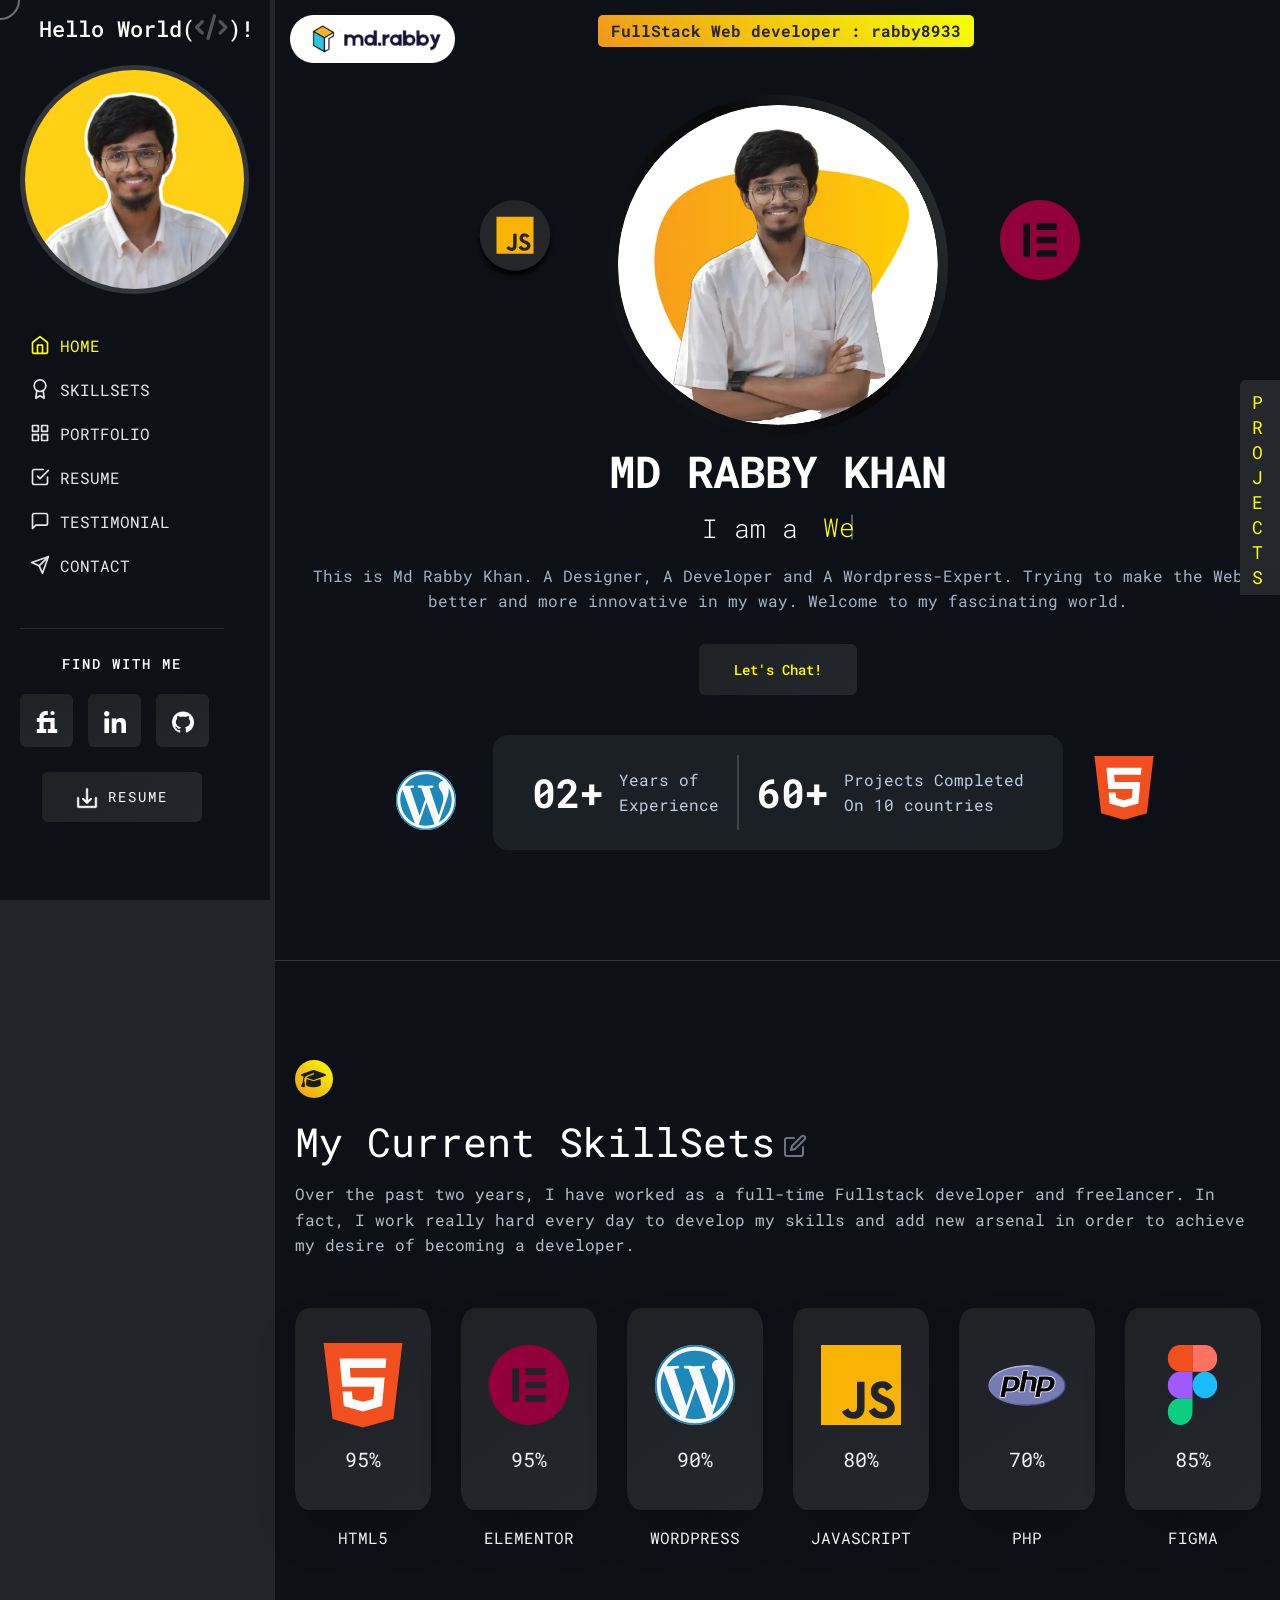
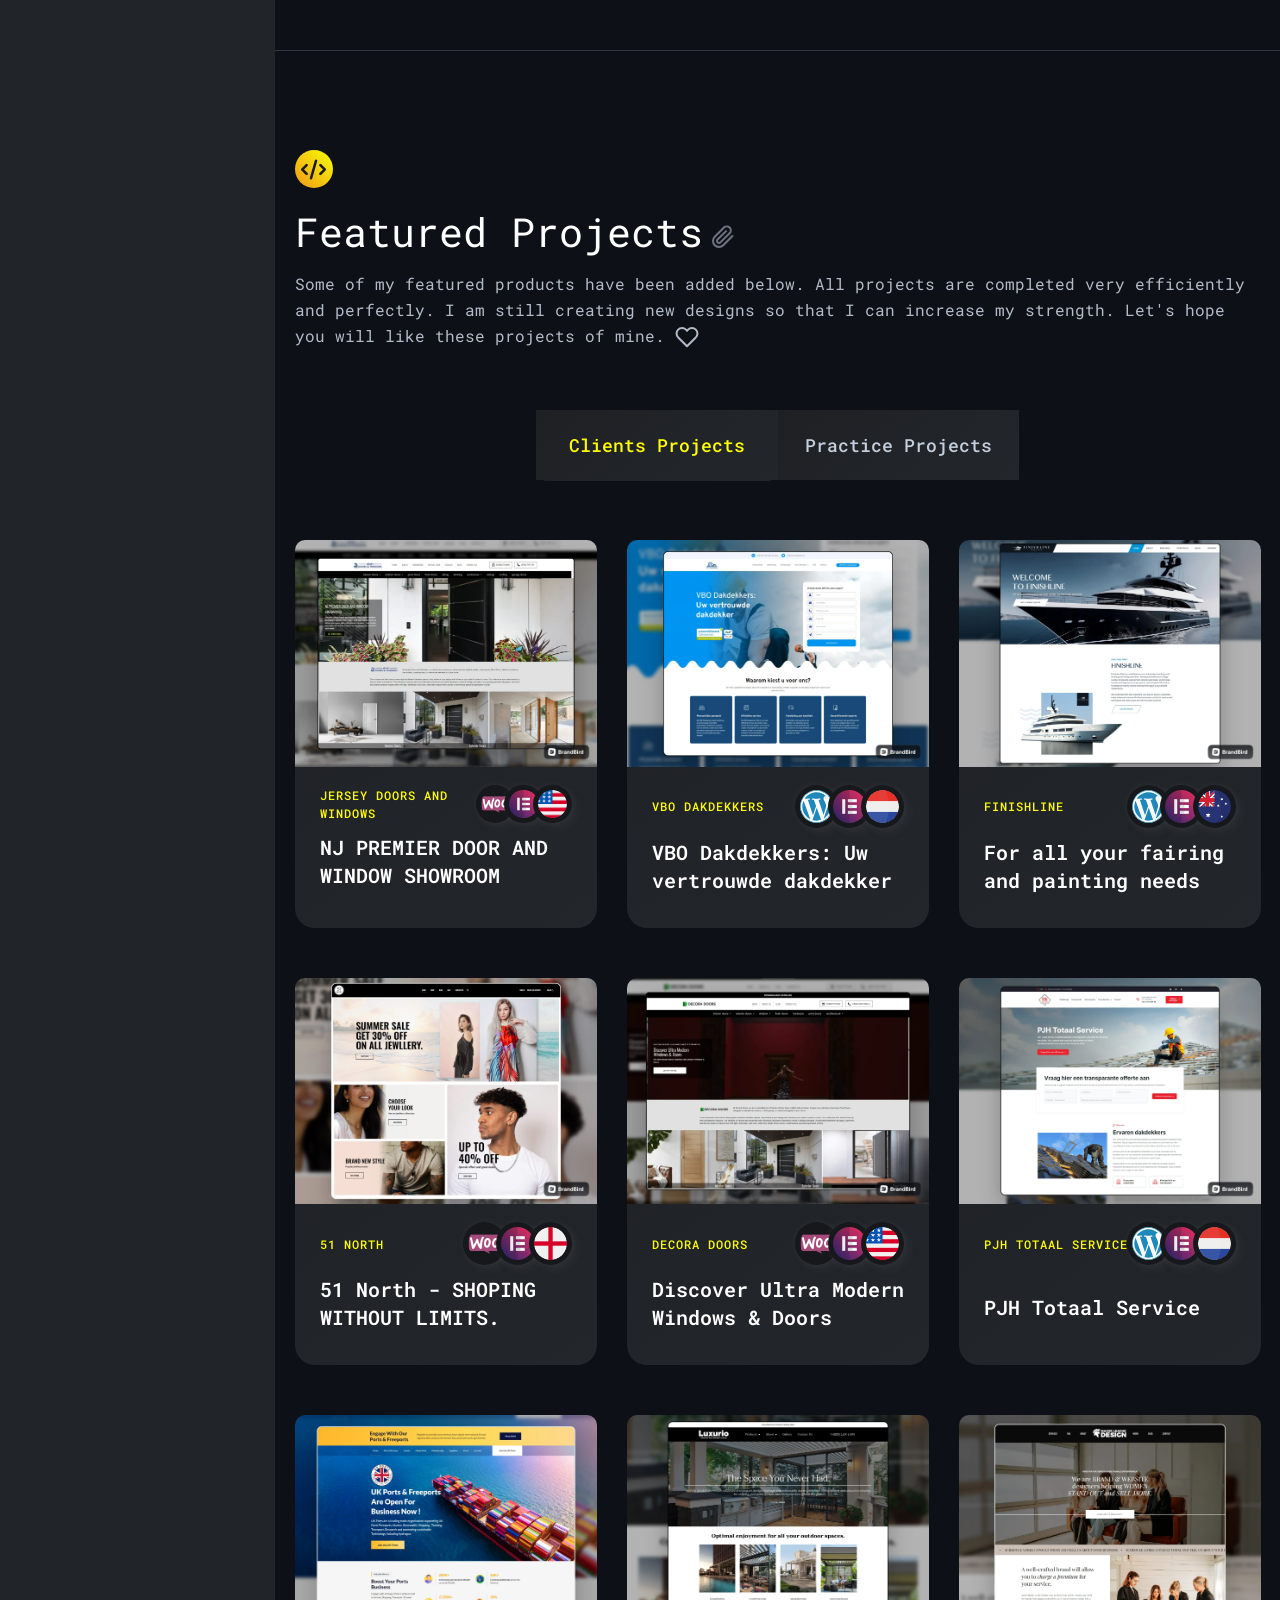
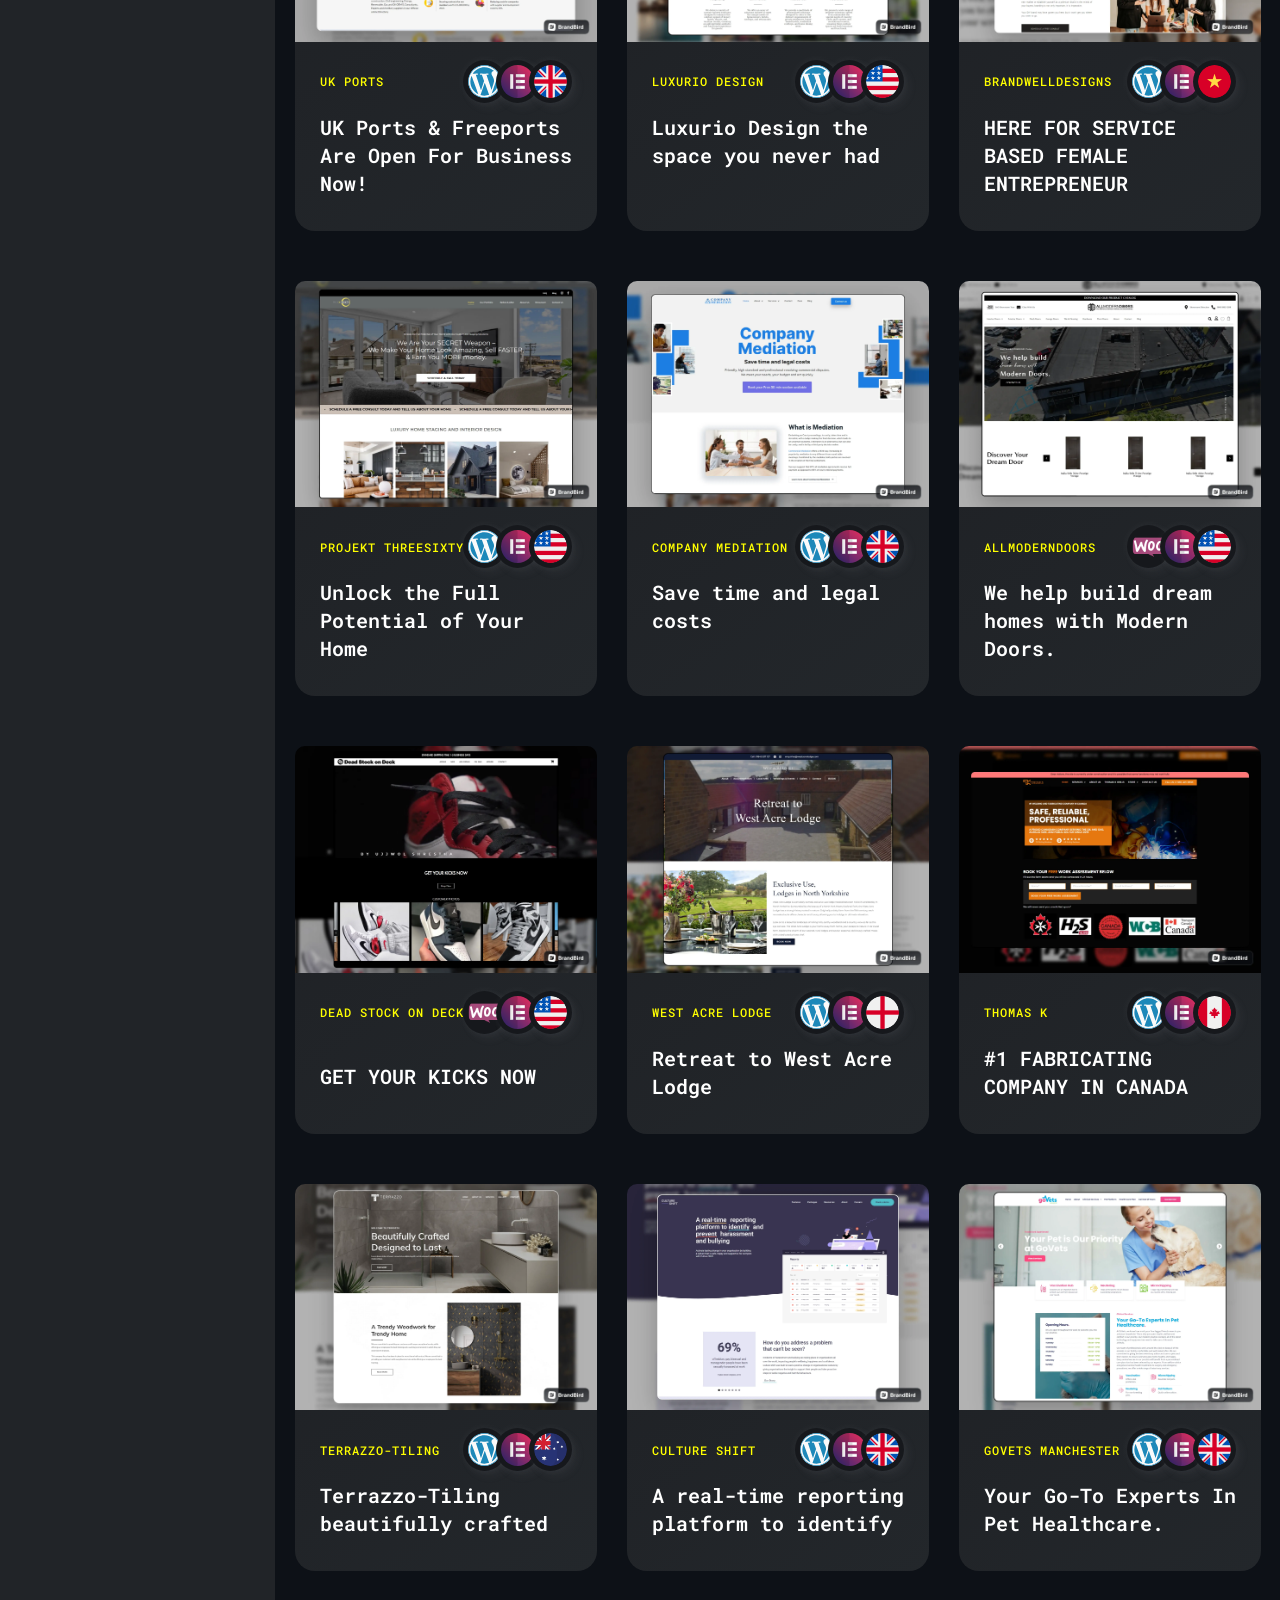
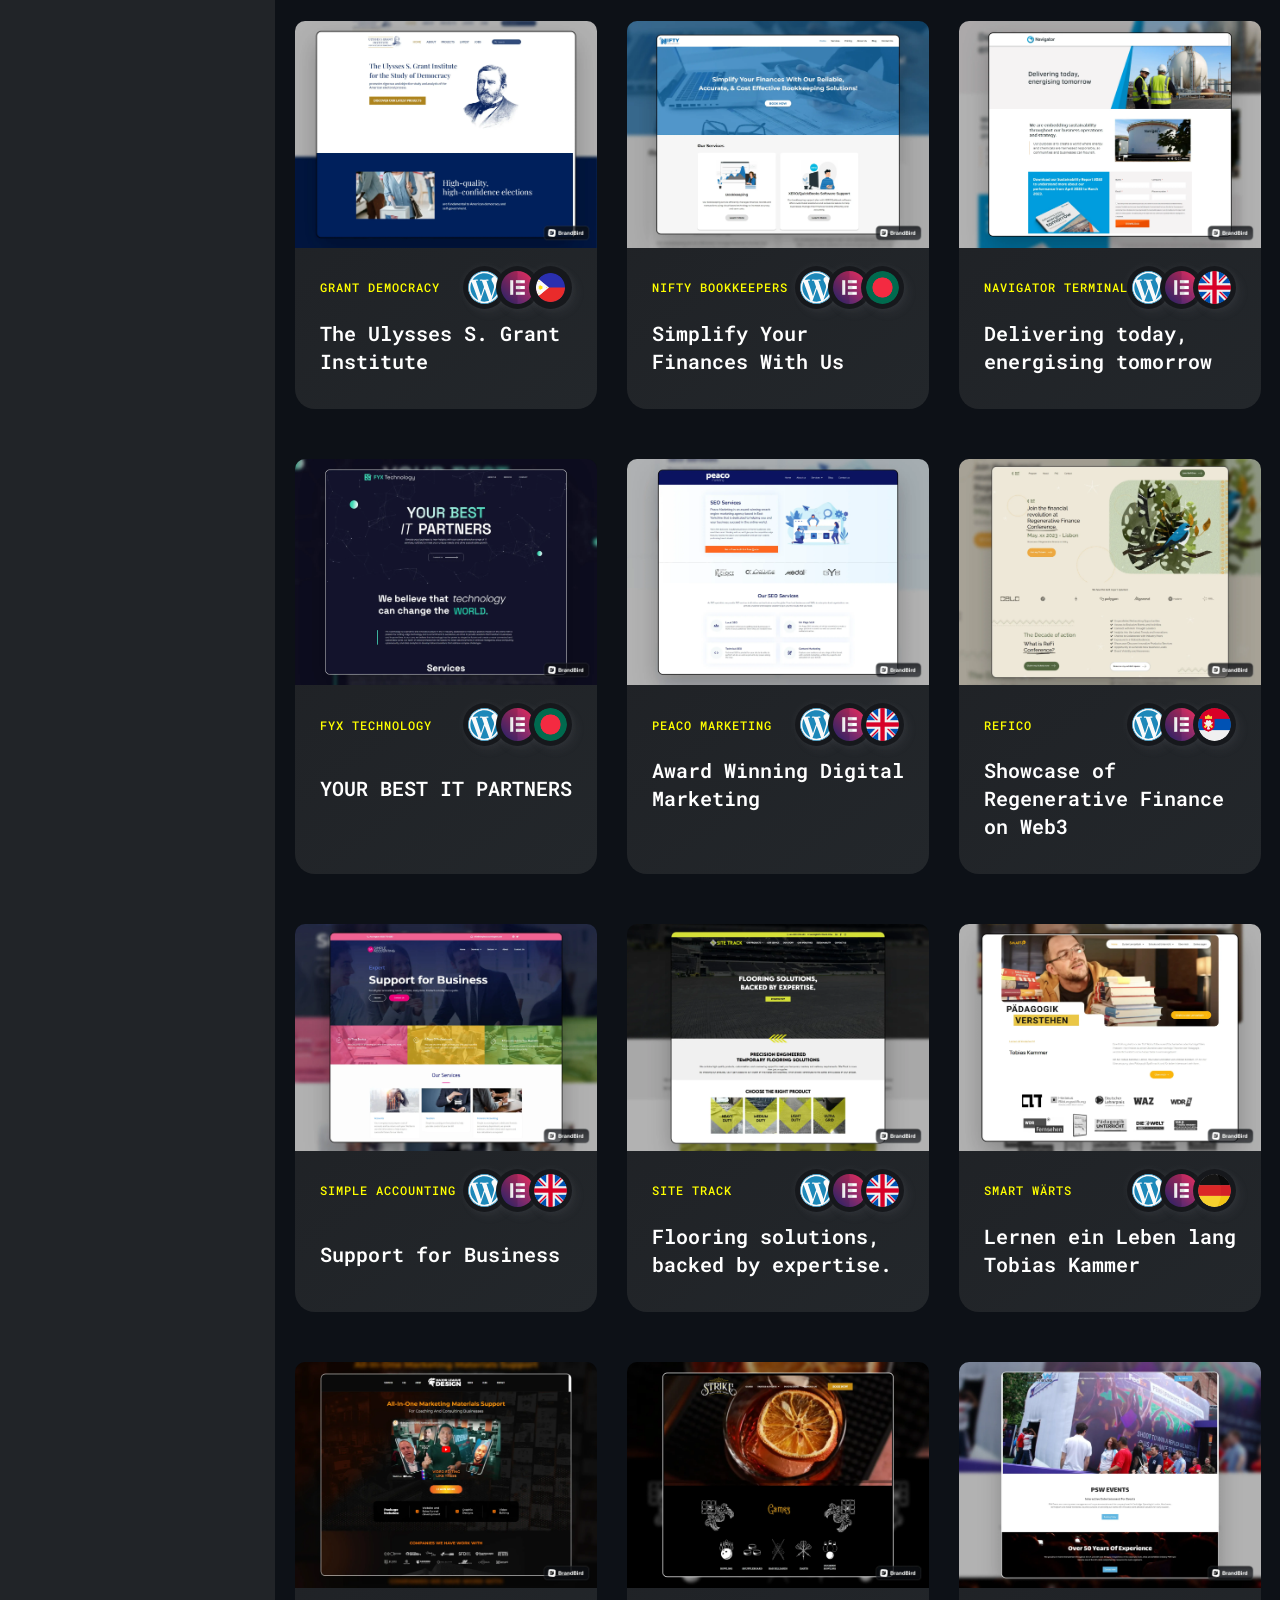
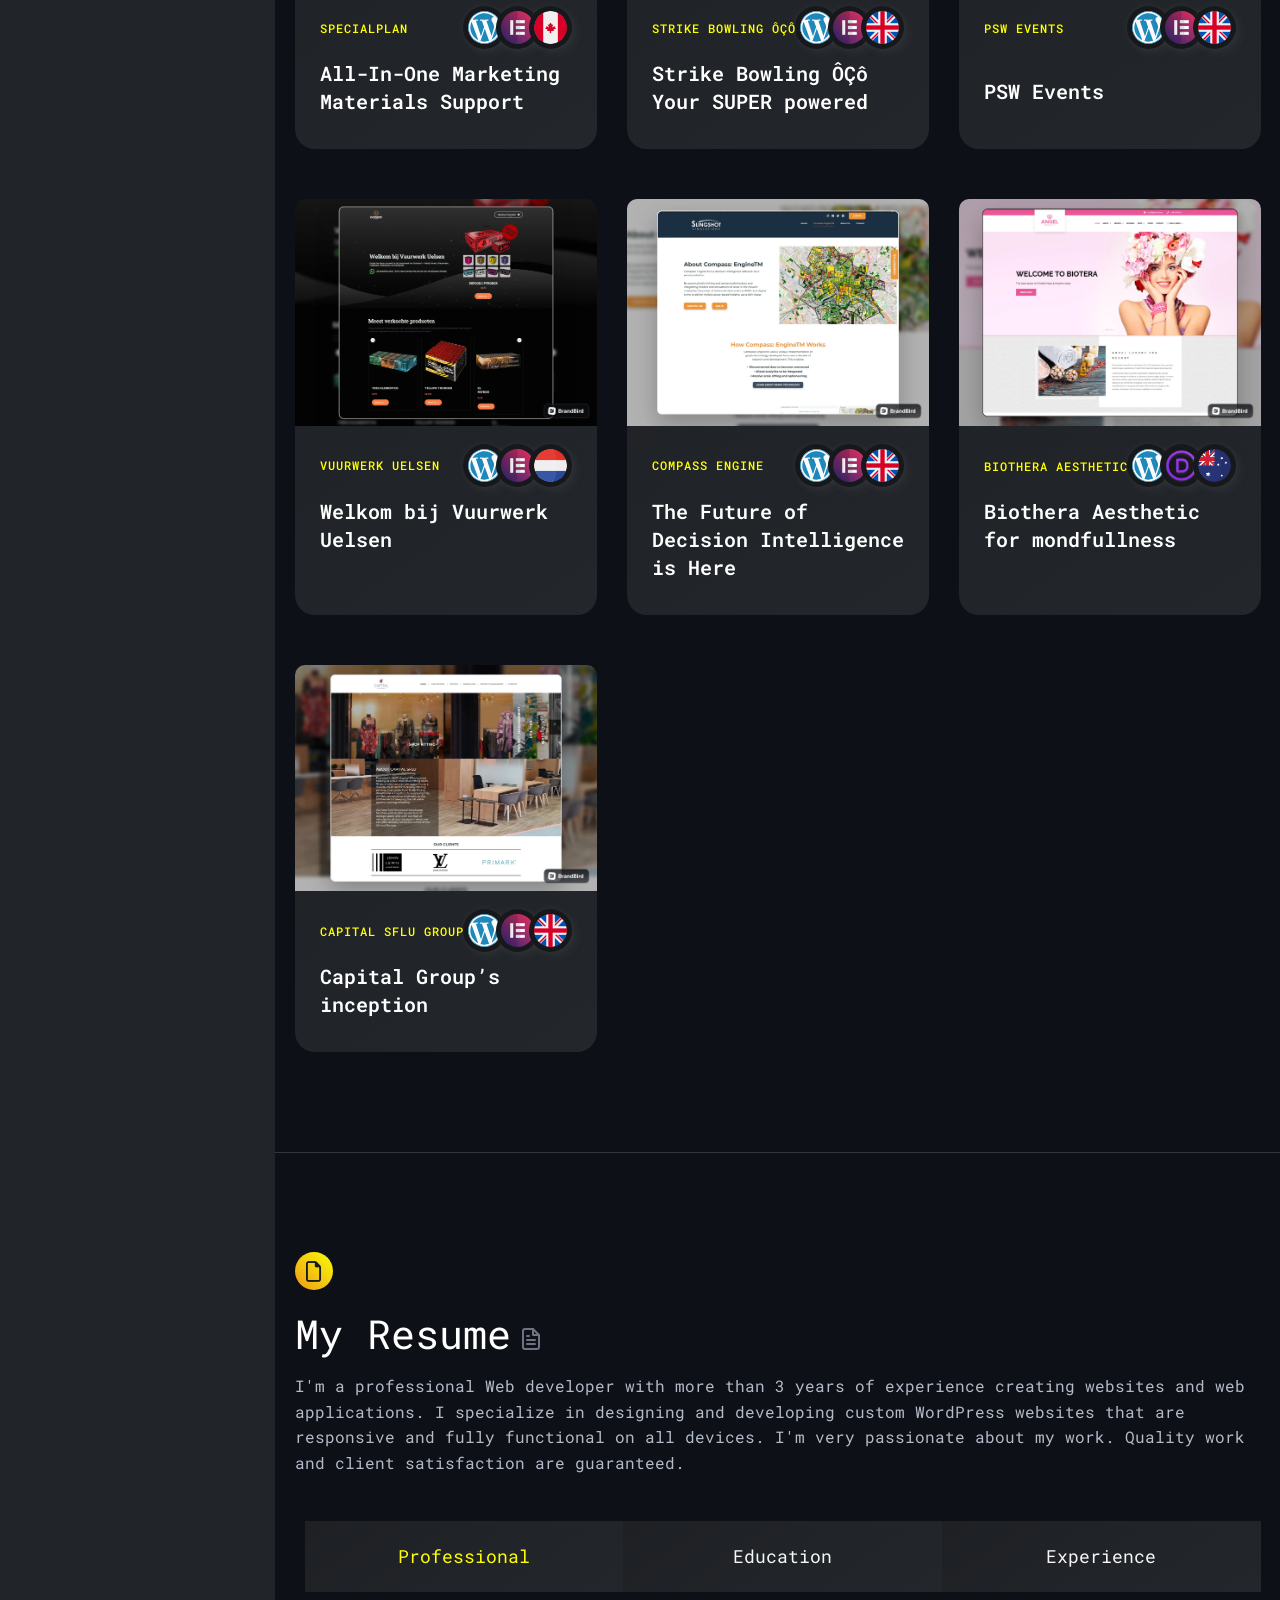
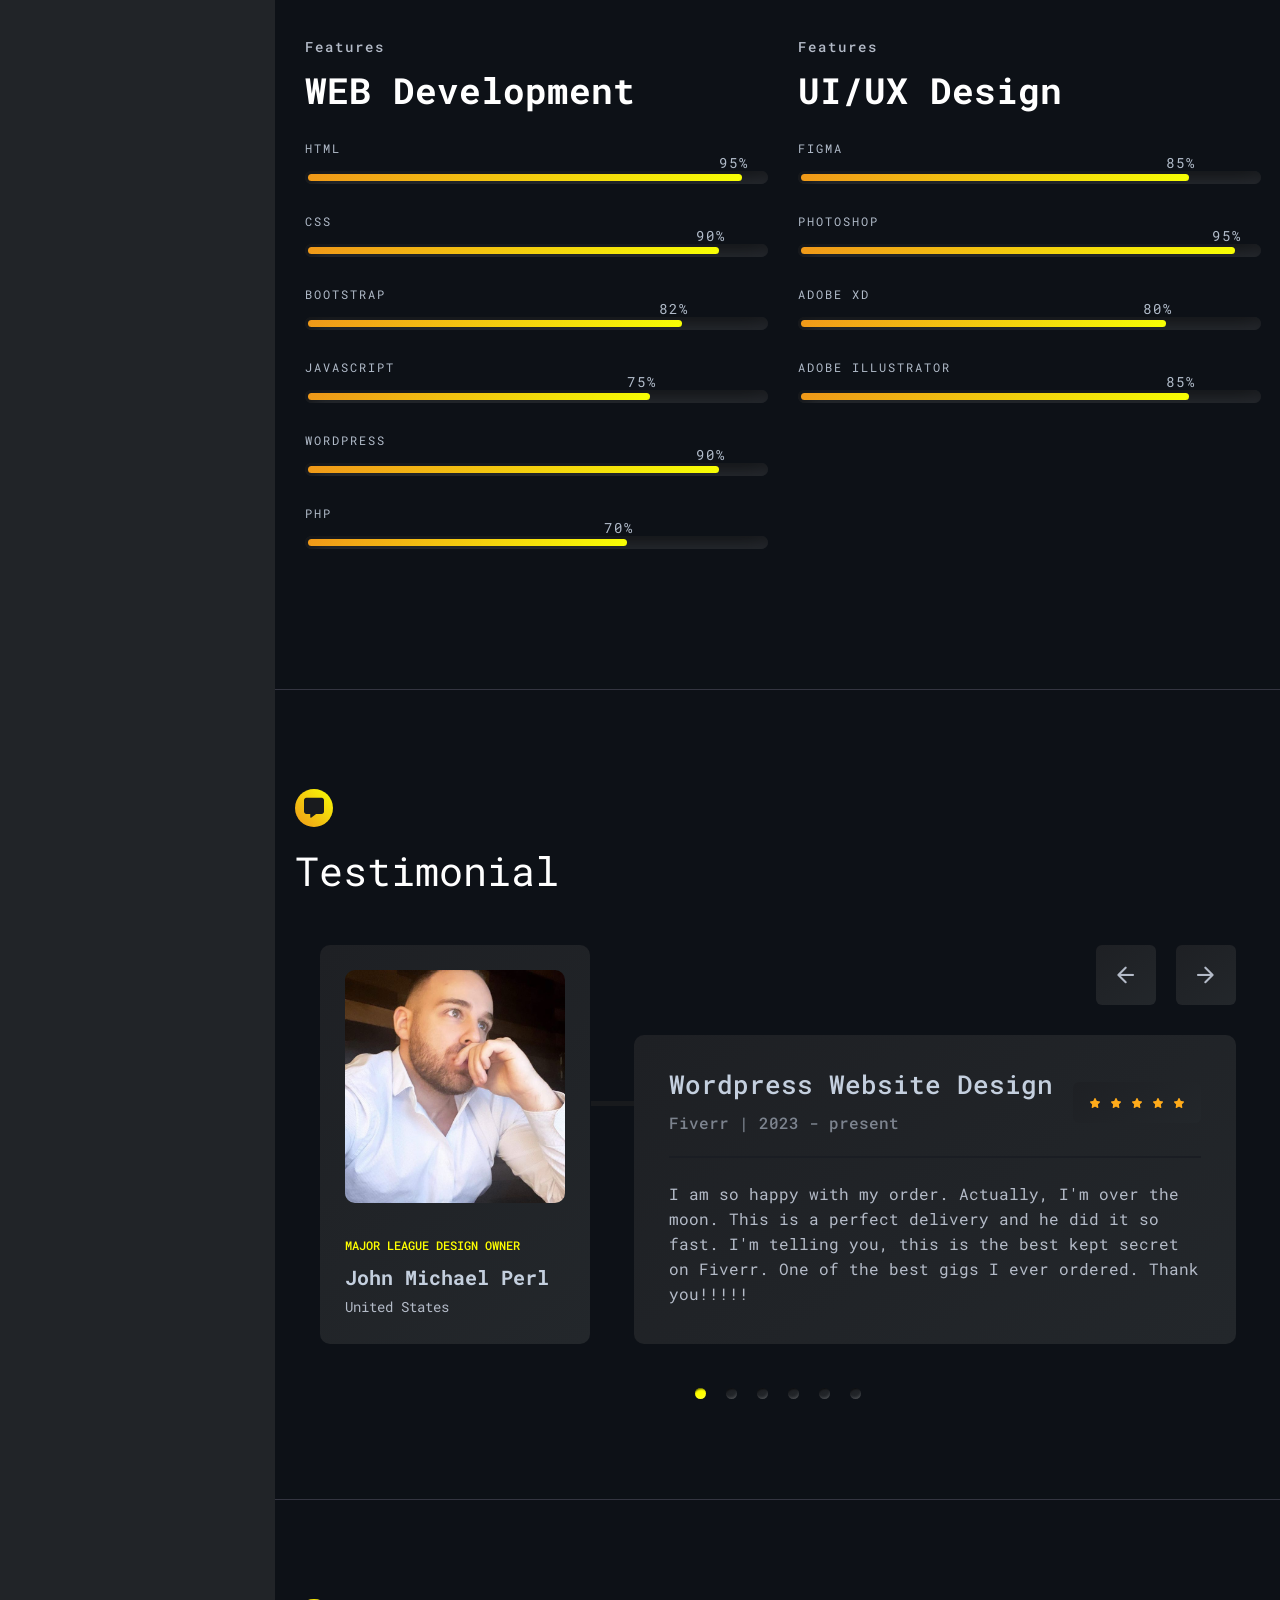
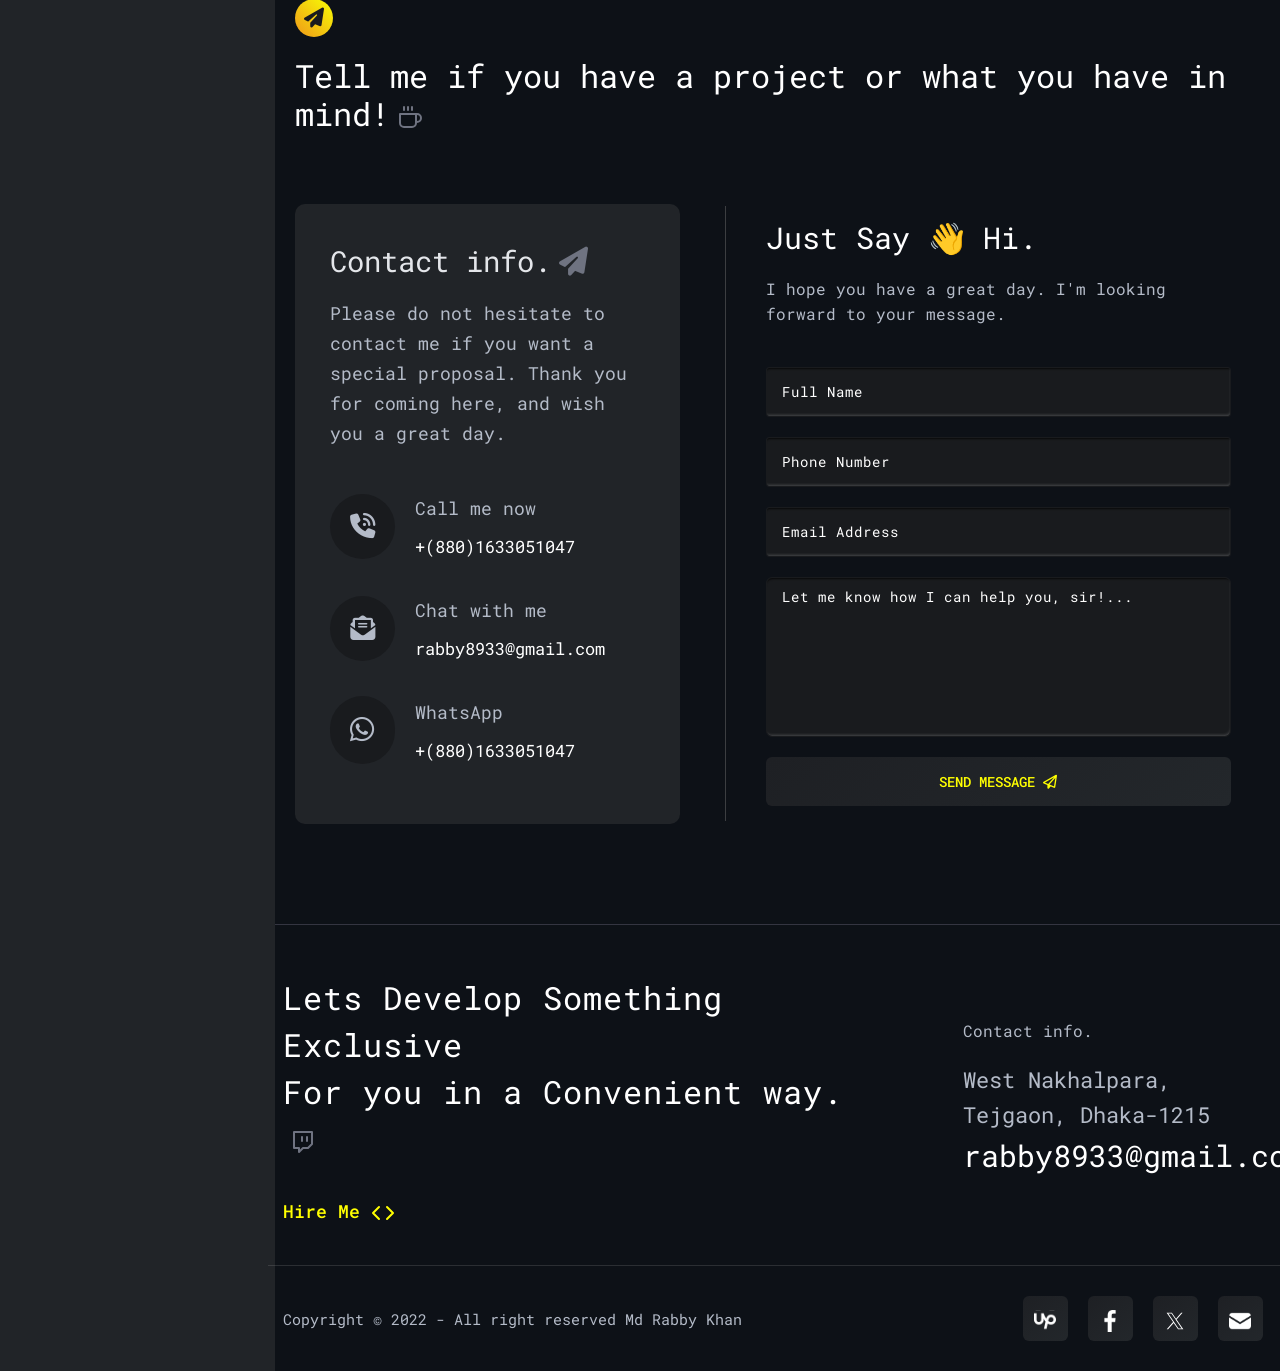
==== commit c24b9a8d: "update" ====
--- a/index.html
+++ b/index.html
@@ -88,7 +88,7 @@
             <div class="col-6">
                 <div class="logo">
                     <a href="#home">
-                        <img src="assets/images/logo/light logo rounded.png" alt="Logo">
+                        <img src="assets/images/md.rabby-modified.png" alt="Logo">
                     </a>
                 </div>
             </div>
@@ -168,8 +168,7 @@
                     <div class="col-lg-12">
                         <div class="banner-inner">
                             <div class="main-logo">
-                                <img src="assets/images/logo/light logo rounded.png" class="img-fluid"
-                                    alt="personal-logo">
+                                <img src="assets/images/md.rabby-modified.png" class="img-fluid" alt="personal-logo">
                             </div>
                             <p class="top-heading">FullStack Web developer : rabby8933</p>
 
@@ -356,7 +355,8 @@
                                                                 <div class="avatar-group">
                                                                     <div class="avatar">
                                                                         <div class="w-12"><img
-                                                                                src="assets/images/wp.svg" alt=""></div>
+                                                                                src="assets/images/woocommerce.png"
+                                                                                alt=""></div>
                                                                     </div>
                                                                     <div class="avatar">
                                                                         <div class="w-12"><img
@@ -500,7 +500,8 @@
                                                                 <div class="avatar-group">
                                                                     <div class="avatar">
                                                                         <div class="w-12"><img
-                                                                                src="assets/images/wp.svg" alt=""></div>
+                                                                                src="assets/images/woocommerce.png"
+                                                                                alt=""></div>
                                                                     </div>
                                                                     <div class="avatar">
                                                                         <div class="w-12"><img
@@ -547,7 +548,8 @@
                                                                 <div class="avatar-group">
                                                                     <div class="avatar">
                                                                         <div class="w-12"><img
-                                                                                src="assets/images/wp.svg" alt=""></div>
+                                                                                src="assets/images/woocommerce.png"
+                                                                                alt=""></div>
                                                                     </div>
                                                                     <div class="avatar">
                                                                         <div class="w-12"><img
@@ -883,7 +885,8 @@
                                                                 <div class="avatar-group">
                                                                     <div class="avatar">
                                                                         <div class="w-12"><img
-                                                                                src="assets/images/wp.svg" alt=""></div>
+                                                                                src="assets/images/woocommerce.png"
+                                                                                alt=""></div>
                                                                     </div>
                                                                     <div class="avatar">
                                                                         <div class="w-12"><img
@@ -931,7 +934,8 @@
                                                                 <div class="avatar-group">
                                                                     <div class="avatar">
                                                                         <div class="w-12"><img
-                                                                                src="assets/images/wp.svg" alt=""></div>
+                                                                                src="assets/images/woocommerce.png"
+                                                                                alt=""></div>
                                                                     </div>
                                                                     <div class="avatar">
                                                                         <div class="w-12"><img
@@ -1906,7 +1910,7 @@
                                                                     </div>
                                                                     <div class="avatar">
                                                                         <div class="w-12"><img
-                                                                                src="assets/images/elementor.png"
+                                                                                src="assets/images/divi.png"
                                                                                 alt="reactlogo">
                                                                         </div>
                                                                     </div>
@@ -1992,14 +1996,14 @@
                                             <div class="inner">
                                                 <div class="thumbnail">
                                                     <a href="javascript:void(0)">
-                                                        <img src="assets/images/portfolio/web design/WebZa-Template-mockups.webp"
+                                                        <img src="assets/images/portfolio/web design/wp/Eigen-Technologies-mockup-3 (28.21) bg.webp"
                                                             alt="Personal Portfolio Images">
                                                     </a>
                                                 </div>
                                                 <div class="content">
                                                     <div class="category-info">
                                                         <div class="category-list">
-                                                            <a href="javascript:void(0)">WebZa</a>
+                                                            <a href="javascript:void(0)">Eigen Technologies</a>
                                                         </div>
                                                         <div class="meta">
                                                             <div class="technologies">
@@ -2011,20 +2015,20 @@
                                                                     </div>
                                                                     <div class="avatar">
                                                                         <div class="w-12"><img
-                                                                                src="assets/images/bootstrap-removebg-previ.jpg"
+                                                                                src="assets/images/elementor.png"
                                                                                 alt="reactlogo"></div>
                                                                     </div>
                                                                     <div class="avatar">
                                                                         <div class="w-12"><img
-                                                                                src="assets/images/united-kingdom.png"
+                                                                                src="assets/images/neutral.png"
                                                                                 alt="reactlogo"></div>
                                                                     </div>
                                                                 </div>
                                                             </div>
                                                         </div>
                                                     </div>
-                                                    <h4 class="title"><a href="javascript:void(0)">Techwind-learn with
-                                                            expart anytime <i class="feather-navigation"></i></a></h4>
+                                                    <h4 class="title"><a href="javascript:void(0)">TURN DOCUMENTS INTO
+                                                            DATA<i class="feather-navigation"></i></a></h4>
                                                 </div>
                                             </div>
                                         </div>
@@ -2039,14 +2043,14 @@
                                             <div class="inner">
                                                 <div class="thumbnail">
                                                     <a href="javascript:void(0)">
-                                                        <img src="assets/images/portfolio/web design/lightstudy.webp"
+                                                        <img src="assets/images/portfolio/web design/wp/Porto_seo-2-mockup-2 (28.21).webp"
                                                             alt="Personal Portfolio Images">
                                                     </a>
                                                 </div>
                                                 <div class="content">
                                                     <div class="category-info">
                                                         <div class="category-list">
-                                                            <a href="javascript:void(0)">lightstudy</a>
+                                                            <a href="javascript:void(0)">Porto seo</a>
                                                         </div>
                                                         <div class="meta">
                                                             <div class="technologies">
@@ -2064,15 +2068,15 @@
                                                                     </div>
                                                                     <div class="avatar">
                                                                         <div class="w-12"><img
-                                                                                src="assets/images/bootstrap-removebg-previ.jpg"
+                                                                                src="assets/images/neutral.png"
                                                                                 alt="reactlogo"></div>
                                                                     </div>
                                                                 </div>
                                                             </div>
                                                         </div>
                                                     </div>
-                                                    <h4 class="title"><a href="javascript:void(0)">Hoobook-next
-                                                            generation payment <i class="feather-navigation"></i></a>
+                                                    <h4 class="title"><a href="javascript:void(0)">Start Growing Your
+                                                            Business<i class="feather-navigation"></i></a>
                                                     </h4>
                                                 </div>
                                             </div>
@@ -2088,14 +2092,14 @@
                                             <div class="inner">
                                                 <div class="thumbnail">
                                                     <a href="javascript:void(0)">
-                                                        <img src="assets/images/portfolio/web design/techwind-mockup.webp"
+                                                        <img src="assets/images/portfolio/web design/wp/monstrid-mockup-4-(28.21).webp"
                                                             alt="Personal Portfolio Images">
                                                     </a>
                                                 </div>
                                                 <div class="content">
                                                     <div class="category-info">
                                                         <div class="category-list">
-                                                            <a href="javascript:void(0)">techwind</a>
+                                                            <a href="javascript:void(0)">Monstrid</a>
                                                         </div>
                                                         <div class="meta">
                                                             <div class="technologies">
@@ -2113,7 +2117,7 @@
                                                                     </div>
                                                                     <div class="avatar">
                                                                         <div class="w-12"><img
-                                                                                src="assets/images/bootstrap-logo.svg"
+                                                                                src="assets/images/neutral.png"
                                                                                 alt="reactlogo">
                                                                         </div>
                                                                     </div>
@@ -2121,8 +2125,8 @@
                                                             </div>
                                                         </div>
                                                     </div>
-                                                    <h4 class="title"><a href="javascript:void(0)">Fry-the-coop-indian
-                                                            recipes <i class="feather-navigation"></i></a></h4>
+                                                    <h4 class="title"><a href="javascript:void(0)">Meet Your New Super
+                                                            Powers<i class="feather-navigation"></i></a></h4>
                                                 </div>
                                             </div>
                                         </div>
@@ -2137,14 +2141,14 @@
                                             <div class="inner">
                                                 <div class="thumbnail">
                                                     <a href="javascript:void(0)">
-                                                        <img src="assets/images/portfolio/web design/Konstruk-Construction-Building-Website-(2).webp"
+                                                        <img src="assets/images/portfolio/web design/wp/SYNOVA.webp"
                                                             alt="Personal Portfolio Images">
                                                     </a>
                                                 </div>
                                                 <div class="content">
                                                     <div class="category-info">
                                                         <div class="category-list">
-                                                            <a href="javascript:void(0)">Konstruk</a>
+                                                            <a href="javascript:void(0)">SYNOVA</a>
                                                         </div>
                                                         <div class="meta">
                                                             <div class="technologies">
@@ -2162,15 +2166,15 @@
                                                                     </div>
                                                                     <div class="avatar">
                                                                         <div class="w-12"><img
-                                                                                src="assets/images/icons8-jquery-is-a-javascript-library-designed-to-simplify-html-96.png"
+                                                                                src="assets/images/neutral.png"
                                                                                 alt="reactlogo"></div>
                                                                     </div>
                                                                 </div>
                                                             </div>
                                                         </div>
                                                     </div>
-                                                    <h4 class="title"><a href="javascript:void(0)">TechIQ-build your
-                                                            technical product <i class="feather-navigation"></i></a>
+                                                    <h4 class="title"><a href="javascript:void(0)">Partners for growth<i
+                                                                class="feather-navigation"></i></a>
                                                     </h4>
                                                 </div>
                                             </div>
@@ -2200,25 +2204,25 @@
                                                                 <div class="avatar-group">
                                                                     <div class="avatar">
                                                                         <div class="w-12"><img
-                                                                                src="assets/images/wp.svg" alt="">
+                                                                                src="assets/images/html.svg" alt="">
                                                                         </div>
                                                                     </div>
                                                                     <div class="avatar">
                                                                         <div class="w-12"><img
-                                                                                src="assets/images/bootstrap-removebg-previ.jpg"
+                                                                                src="assets/images/boostrap.png"
                                                                                 alt="reactlogo"></div>
                                                                     </div>
                                                                     <div class="avatar">
                                                                         <div class="w-12"><img
-                                                                                src="assets/images/united-kingdom.png"
+                                                                                src="assets/images/js-skill.svg"
                                                                                 alt="reactlogo"></div>
                                                                     </div>
                                                                 </div>
                                                             </div>
                                                         </div>
                                                     </div>
-                                                    <h4 class="title"><a href="javascript:void(0)">Nipro agency-we are
-                                                            telented team <i class="feather-navigation"></i></a></h4>
+                                                    <h4 class="title"><a href="javascript:void(0)">Note Your Everything
+                                                            In One App<i class="feather-navigation"></i></a></h4>
                                                 </div>
                                             </div>
                                         </div>
@@ -2247,32 +2251,425 @@
                                                                 <div class="avatar-group">
                                                                     <div class="avatar">
                                                                         <div class="w-12"><img
-                                                                                src="assets/images/wp.svg" alt="">
+                                                                                src="assets/images/html.svg" alt="">
                                                                         </div>
                                                                     </div>
                                                                     <div class="avatar">
                                                                         <div class="w-12"><img
-                                                                                src="assets/images/elementor.png"
+                                                                                src="assets/images/css3.png"
                                                                                 alt="reactlogo">
                                                                         </div>
                                                                     </div>
                                                                     <div class="avatar">
                                                                         <div class="w-12"><img
-                                                                                src="assets/images/bootstrap-removebg-previ.jpg"
+                                                                                src="assets/images/boostrap.png"
                                                                                 alt="reactlogo"></div>
                                                                     </div>
                                                                 </div>
                                                             </div>
                                                         </div>
                                                     </div>
-                                                    <h4 class="title"><a href="javascript:void(0)">AXIT-template for
-                                                            beautiful prototypes <i class="feather-navigation"></i></a>
+                                                    <h4 class="title"><a href="javascript:void(0)">Medical care and
+                                                            education<i class="feather-navigation"></i></a>
                                                     </h4>
                                                 </div>
                                             </div>
                                         </div>
                                     </div>
                                     <!-- End Single Portfolio -->
+
+                                    <!-- Start Single Portfolio -->
+                                    <div data-aos="fade-up" data-aos-delay="500" data-aos-once="true"
+                                        class="col-lg-6 col-xl-4 col-md-6 col-12 mt--50 mt_md--30 mt_sm--30">
+                                        <div class="rn-portfolio" data-bs-toggle="modal"
+                                            data-bs-target="#exampleModalCenter-wd-7">
+                                            <div class="inner">
+                                                <div class="thumbnail">
+                                                    <a href="javascript:void(0)">
+                                                        <img src="assets/images/portfolio/web design/Konstruk-Construction-Building-Website-(2).webp"
+                                                            alt="Personal Portfolio Images">
+                                                    </a>
+                                                </div>
+                                                <div class="content">
+                                                    <div class="category-info">
+                                                        <div class="category-list">
+                                                            <a href="javascript:void(0)">Konstruk</a>
+                                                        </div>
+                                                        <div class="meta">
+                                                            <div class="technologies">
+                                                                <div class="avatar-group">
+                                                                    <div class="avatar">
+                                                                        <div class="w-12"><img
+                                                                                src="assets/images/html.svg" alt="">
+                                                                        </div>
+                                                                    </div>
+                                                                    <div class="avatar">
+                                                                        <div class="w-12"><img
+                                                                                src="assets/images/css3.png"
+                                                                                alt="reactlogo">
+                                                                        </div>
+                                                                    </div>
+                                                                    <div class="avatar">
+                                                                        <div class="w-12"><img
+                                                                                src="assets/images/jquery.png"
+                                                                                alt="reactlogo"></div>
+                                                                    </div>
+                                                                </div>
+                                                            </div>
+                                                        </div>
+                                                    </div>
+                                                    <h4 class="title"><a href="javascript:void(0)">We build something
+                                                            new and consistent<i class="feather-navigation"></i></a>
+                                                    </h4>
+                                                </div>
+                                            </div>
+                                        </div>
+                                    </div>
+                                    <!-- End Single Portfolio -->
+
+                                    <!-- Start Single Portfolio -->
+                                    <div data-aos="fade-up" data-aos-delay="500" data-aos-once="true"
+                                        class="col-lg-6 col-xl-4 col-md-6 col-12 mt--50 mt_md--30 mt_sm--30">
+                                        <div class="rn-portfolio" data-bs-toggle="modal"
+                                            data-bs-target="#exampleModalCenter-wd-8">
+                                            <div class="inner">
+                                                <div class="thumbnail">
+                                                    <a href="javascript:void(0)">
+                                                        <img src="assets/images/portfolio/web design/lightstudy.webp"
+                                                            alt="Personal Portfolio Images">
+                                                    </a>
+                                                </div>
+                                                <div class="content">
+                                                    <div class="category-info">
+                                                        <div class="category-list">
+                                                            <a href="javascript:void(0)">Light Study</a>
+                                                        </div>
+                                                        <div class="meta">
+                                                            <div class="technologies">
+                                                                <div class="avatar-group">
+                                                                    <div class="avatar">
+                                                                        <div class="w-12"><img
+                                                                                src="assets/images/html.svg" alt="">
+                                                                        </div>
+                                                                    </div>
+                                                                    <div class="avatar">
+                                                                        <div class="w-12"><img
+                                                                                src="assets/images/boostrap.png"
+                                                                                alt="reactlogo">
+                                                                        </div>
+                                                                    </div>
+                                                                    <div class="avatar">
+                                                                        <div class="w-12"><img
+                                                                                src="assets/images/js-skill.svg"
+                                                                                alt="reactlogo"></div>
+                                                                    </div>
+                                                                </div>
+                                                            </div>
+                                                        </div>
+                                                    </div>
+                                                    <h4 class="title"><a href="javascript:void(0)">Build The Skills To
+                                                            Drive Your Career<i class="feather-navigation"></i></a>
+                                                    </h4>
+                                                </div>
+                                            </div>
+                                        </div>
+                                    </div>
+                                    <!-- End Single Portfolio -->
+
+                                    <!-- Start Single Portfolio -->
+                                    <div data-aos="fade-up" data-aos-delay="500" data-aos-once="true"
+                                        class="col-lg-6 col-xl-4 col-md-6 col-12 mt--50 mt_md--30 mt_sm--30">
+                                        <div class="rn-portfolio" data-bs-toggle="modal"
+                                            data-bs-target="#exampleModalCenter-wd-9">
+                                            <div class="inner">
+                                                <div class="thumbnail">
+                                                    <a href="javascript:void(0)">
+                                                        <img src="assets/images/portfolio/web design/techwind-mockup.webp"
+                                                            alt="Personal Portfolio Images">
+                                                    </a>
+                                                </div>
+                                                <div class="content">
+                                                    <div class="category-info">
+                                                        <div class="category-list">
+                                                            <a href="javascript:void(0)">Techwind</a>
+                                                        </div>
+                                                        <div class="meta">
+                                                            <div class="technologies">
+                                                                <div class="avatar-group">
+                                                                    <div class="avatar">
+                                                                        <div class="w-12"><img
+                                                                                src="assets/images/html.svg" alt="">
+                                                                        </div>
+                                                                    </div>
+                                                                    <div class="avatar">
+                                                                        <div class="w-12"><img
+                                                                                src="assets/images/css3.png"
+                                                                                alt="reactlogo">
+                                                                        </div>
+                                                                    </div>
+                                                                    <div class="avatar">
+                                                                        <div class="w-12"><img
+                                                                                src="assets/images/boostrap.png"
+                                                                                alt="reactlogo"></div>
+                                                                    </div>
+                                                                </div>
+                                                            </div>
+                                                        </div>
+                                                    </div>
+                                                    <h4 class="title"><a href="javascript:void(0)">Learn with Expert
+                                                            Anytime & Anywhere<i class="feather-navigation"></i></a>
+                                                    </h4>
+                                                </div>
+                                            </div>
+                                        </div>
+                                    </div>
+                                    <!-- End Single Portfolio -->
+
+                                    <!-- Start Single Portfolio -->
+                                    <div data-aos="fade-up" data-aos-delay="500" data-aos-once="true"
+                                        class="col-lg-6 col-xl-4 col-md-6 col-12 mt--50 mt_md--30 mt_sm--30">
+                                        <div class="rn-portfolio" data-bs-toggle="modal"
+                                            data-bs-target="#exampleModalCenter-wd-10">
+                                            <div class="inner">
+                                                <div class="thumbnail">
+                                                    <a href="javascript:void(0)">
+                                                        <img src="assets/images/portfolio/web design/toprankify-(2).webp"
+                                                            alt="Personal Portfolio Images">
+                                                    </a>
+                                                </div>
+                                                <div class="content">
+                                                    <div class="category-info">
+                                                        <div class="category-list">
+                                                            <a href="javascript:void(0)">Toprankify</a>
+                                                        </div>
+                                                        <div class="meta">
+                                                            <div class="technologies">
+                                                                <div class="avatar-group">
+                                                                    <div class="avatar">
+                                                                        <div class="w-12"><img
+                                                                                src="assets/images/html.svg" alt="">
+                                                                        </div>
+                                                                    </div>
+                                                                    <div class="avatar">
+                                                                        <div class="w-12"><img
+                                                                                src="assets/images/css3.png"
+                                                                                alt="reactlogo">
+                                                                        </div>
+                                                                    </div>
+                                                                    <div class="avatar">
+                                                                        <div class="w-12"><img
+                                                                                src="assets/images/js-skill.svg"
+                                                                                alt="reactlogo"></div>
+                                                                    </div>
+                                                                </div>
+                                                            </div>
+                                                        </div>
+                                                    </div>
+                                                    <h4 class="title"><a href="javascript:void(0)">SEO Analytics and
+                                                            Marketing for Startup<i class="feather-navigation"></i></a>
+                                                    </h4>
+                                                </div>
+                                            </div>
+                                        </div>
+                                    </div>
+                                    <!-- End Single Portfolio -->
+
+                                    <!-- Start Single Portfolio -->
+                                    <div data-aos="fade-up" data-aos-delay="500" data-aos-once="true"
+                                        class="col-lg-6 col-xl-4 col-md-6 col-12 mt--50 mt_md--30 mt_sm--30">
+                                        <div class="rn-portfolio" data-bs-toggle="modal"
+                                            data-bs-target="#exampleModalCenter-wd-11">
+                                            <div class="inner">
+                                                <div class="thumbnail">
+                                                    <a href="javascript:void(0)">
+                                                        <img src="assets/images/portfolio/web design/WebZa-Template-mockups.webp"
+                                                            alt="Personal Portfolio Images">
+                                                    </a>
+                                                </div>
+                                                <div class="content">
+                                                    <div class="category-info">
+                                                        <div class="category-list">
+                                                            <a href="javascript:void(0)">WebZa</a>
+                                                        </div>
+                                                        <div class="meta">
+                                                            <div class="technologies">
+                                                                <div class="avatar-group">
+                                                                    <div class="avatar">
+                                                                        <div class="w-12"><img
+                                                                                src="assets/images/html.svg" alt="">
+                                                                        </div>
+                                                                    </div>
+                                                                    <div class="avatar">
+                                                                        <div class="w-12"><img
+                                                                                src="assets/images/boostrap.png"
+                                                                                alt="reactlogo">
+                                                                        </div>
+                                                                    </div>
+                                                                    <div class="avatar">
+                                                                        <div class="w-12"><img
+                                                                                src="assets/images/js-skill.svg"
+                                                                                alt="reactlogo"></div>
+                                                                    </div>
+                                                                </div>
+                                                            </div>
+                                                        </div>
+                                                    </div>
+                                                    <h4 class="title"><a href="javascript:void(0)">Choose your Best
+                                                            Webinar Website<i class="feather-navigation"></i></a>
+                                                    </h4>
+                                                </div>
+                                            </div>
+                                        </div>
+                                    </div>
+                                    <!-- End Single Portfolio -->
+
+                                    <!-- Start Single Portfolio -->
+                                    <div data-aos="fade-up" data-aos-delay="500" data-aos-once="true"
+                                        class="col-lg-6 col-xl-4 col-md-6 col-12 mt--50 mt_md--30 mt_sm--30">
+                                        <div class="rn-portfolio" data-bs-toggle="modal"
+                                            data-bs-target="#exampleModalCenter-wd-12">
+                                            <div class="inner">
+                                                <div class="thumbnail">
+                                                    <a href="javascript:void(0)">
+                                                        <img src="assets/images/portfolio/web design/hoobook mockup 2(28.21).webp"
+                                                            alt="Personal Portfolio Images">
+                                                    </a>
+                                                </div>
+                                                <div class="content">
+                                                    <div class="category-info">
+                                                        <div class="category-list">
+                                                            <a href="javascript:void(0)">hoobook</a>
+                                                        </div>
+                                                        <div class="meta">
+                                                            <div class="technologies">
+                                                                <div class="avatar-group">
+                                                                    <div class="avatar">
+                                                                        <div class="w-12"><img
+                                                                                src="assets/images/html.svg" alt="">
+                                                                        </div>
+                                                                    </div>
+                                                                    <div class="avatar">
+                                                                        <div class="w-12"><img
+                                                                                src="assets/images/css3.png"
+                                                                                alt="reactlogo">
+                                                                        </div>
+                                                                    </div>
+                                                                    <div class="avatar">
+                                                                        <div class="w-12"><img
+                                                                                src="assets/images/boostrap.png"
+                                                                                alt="reactlogo"></div>
+                                                                    </div>
+                                                                </div>
+                                                            </div>
+                                                        </div>
+                                                    </div>
+                                                    <h4 class="title"><a href="javascript:void(0)">The Next Generation
+                                                            Payment Method<i class="feather-navigation"></i></a>
+                                                    </h4>
+                                                </div>
+                                            </div>
+                                        </div>
+                                    </div>
+                                    <!-- End Single Portfolio -->
+
+                                    <!-- Start Single Portfolio -->
+                                    <div data-aos="fade-up" data-aos-delay="500" data-aos-once="true"
+                                        class="col-lg-6 col-xl-4 col-md-6 col-12 mt--50 mt_md--30 mt_sm--30">
+                                        <div class="rn-portfolio" data-bs-toggle="modal"
+                                            data-bs-target="#exampleModalCenter-wd-13">
+                                            <div class="inner">
+                                                <div class="thumbnail">
+                                                    <a href="javascript:void(0)">
+                                                        <img src="assets/images/portfolio/web design/nipro agency mockup.webp"
+                                                            alt="Personal Portfolio Images">
+                                                    </a>
+                                                </div>
+                                                <div class="content">
+                                                    <div class="category-info">
+                                                        <div class="category-list">
+                                                            <a href="javascript:void(0)">nipro agency</a>
+                                                        </div>
+                                                        <div class="meta">
+                                                            <div class="technologies">
+                                                                <div class="avatar-group">
+                                                                    <div class="avatar">
+                                                                        <div class="w-12"><img
+                                                                                src="assets/images/html.svg" alt="">
+                                                                        </div>
+                                                                    </div>
+                                                                    <div class="avatar">
+                                                                        <div class="w-12"><img
+                                                                                src="assets/images/css3.png"
+                                                                                alt="reactlogo">
+                                                                        </div>
+                                                                    </div>
+                                                                    <div class="avatar">
+                                                                        <div class="w-12"><img
+                                                                                src="assets/images/jquery.png"
+                                                                                alt="reactlogo"></div>
+                                                                    </div>
+                                                                </div>
+                                                            </div>
+                                                        </div>
+                                                    </div>
+                                                    <h4 class="title"><a href="javascript:void(0)">We Have Talented Team
+                                                            <i class="feather-navigation"></i></a>
+                                                    </h4>
+                                                </div>
+                                            </div>
+                                        </div>
+                                    </div>
+                                    <!-- End Single Portfolio -->
+
+                                    <!-- Start Single Portfolio -->
+                                    <div data-aos="fade-up" data-aos-delay="500" data-aos-once="true"
+                                        class="col-lg-6 col-xl-4 col-md-6 col-12 mt--50 mt_md--30 mt_sm--30">
+                                        <div class="rn-portfolio" data-bs-toggle="modal"
+                                            data-bs-target="#exampleModalCenter-wd-14">
+                                            <div class="inner">
+                                                <div class="thumbnail">
+                                                    <a href="javascript:void(0)">
+                                                        <img src="assets/images/portfolio/web design/TechIQ mockup 2 (28.21).webp"
+                                                            alt="Personal Portfolio Images">
+                                                    </a>
+                                                </div>
+                                                <div class="content">
+                                                    <div class="category-info">
+                                                        <div class="category-list">
+                                                            <a href="javascript:void(0)">TechIQ</a>
+                                                        </div>
+                                                        <div class="meta">
+                                                            <div class="technologies">
+                                                                <div class="avatar-group">
+                                                                    <div class="avatar">
+                                                                        <div class="w-12"><img
+                                                                                src="assets/images/html.svg" alt="">
+                                                                        </div>
+                                                                    </div>
+                                                                    <div class="avatar">
+                                                                        <div class="w-12"><img
+                                                                                src="assets/images/css3.png"
+                                                                                alt="reactlogo">
+                                                                        </div>
+                                                                    </div>
+                                                                    <div class="avatar">
+                                                                        <div class="w-12"><img
+                                                                                src="assets/images/boostrap.png"
+                                                                                alt="reactlogo"></div>
+                                                                    </div>
+                                                                </div>
+                                                            </div>
+                                                        </div>
+                                                    </div>
+                                                    <h4 class="title"><a href="javascript:void(0)">Improve your
+                                                            technical product<i class="feather-navigation"></i></a>
+                                                    </h4>
+                                                </div>
+                                            </div>
+                                        </div>
+                                    </div>
+                                    <!-- End Single Portfolio -->
+
                                 </div>
                             </div>
                             <!-- End Single Tab  -->
@@ -2289,7 +2686,7 @@
                                             <div class="inner">
                                                 <div class="thumbnail">
                                                     <a href="javascript:void(0)">
-                                                        <img src="assets/images/portfolio/portfolio-01.jpg"
+                                                        <img src="assets/images/portfolio/"
                                                             alt="Personal Portfolio Images">
                                                     </a>
                                                 </div>
@@ -2336,7 +2733,7 @@
                                             <div class="inner">
                                                 <div class="thumbnail">
                                                     <a href="javascript:void(0)">
-                                                        <img src="assets/images/portfolio/portfolio-02.jpg"
+                                                        <img src="assets/images/portfolio/"
                                                             alt="Personal Portfolio Images">
                                                     </a>
                                                 </div>
@@ -2383,7 +2780,7 @@
                                             <div class="inner">
                                                 <div class="thumbnail">
                                                     <a href="javascript:void(0)">
-                                                        <img src="assets/images/portfolio/portfolio-03.jpg"
+                                                        <img src="assets/images/portfolio/"
                                                             alt="Personal Portfolio Images">
                                                     </a>
                                                 </div>
@@ -3258,7 +3655,7 @@
                     </div>
                 </div>
 
-                <div class="row mt--50 mt_md--40 mt_sm--40 mt-contact-sm">
+                <div class="row align-items-center mt--50 mt_md--40 mt_sm--40 mt-contact-sm">
                     <div class="col-lg-5">
                         <div class="contact-about-area">
                             <div class="title-area">
@@ -3309,16 +3706,16 @@
                             <div class="introduce">
 
                                 <form class="rnt-contact-form rwt-dynamic-form row" id="contact-form" method="POST"
-                                    action="mail.php">
-
-                                    <div class="col-lg-6">
+                                    onsubmit="sendEmail(); reset(); return false;">
+
+                                    <div class="col-lg-12">
                                         <div class="form-group">
                                             <input class="form-control form-control-lg" placeholder="Full Name"
                                                 name="contact-name" id="contact-name" type="text" required>
                                         </div>
                                     </div>
 
-                                    <div class="col-lg-6">
+                                    <div class="col-lg-12">
                                         <div class="form-group">
                                             <input class="form-control" name="contact-phone" placeholder="Phone Number"
                                                 id="contact-phone" type="text" required>
@@ -3332,16 +3729,17 @@
                                         </div>
                                     </div>
 
-                                    <div class="col-lg-12">
+                                    <!-- <div class="col-lg-12">
                                         <div class="form-group">
                                             <input class="form-control form-control-sm" placeholder="Subject"
                                                 id="subject" name="subject" type="text" required>
                                         </div>
-                                    </div>
+                                    </div> -->
 
                                     <div class="col-lg-12">
                                         <div class="form-group">
-                                            <textarea name="contact-message" placeholder="Write a message.."
+                                            <textarea name="contact-message"
+                                                placeholder="Let me know how I can help you, sir!..."
                                                 id="contact-message" cols="30" rows="5"></textarea>
                                         </div>
                                     </div>
@@ -3353,6 +3751,7 @@
                                         </button>
                                     </div>
                                 </form>
+
                             </div>
                         </div>
                     </div>
@@ -3391,7 +3790,7 @@
                                     <!-- Start Single Content  -->
                                     <div class="col-lg-4 col-md-6 col-12">
                                         <div class="single-demo">
-                                            <div class="inner badge-2">
+                                            <div class="inner">
                                                 <div class="thumbnail">
                                                     <a href="https://jerseydoorsan1.wpenginepowered.com/">
                                                         <img class="w-100"
@@ -3440,7 +3839,7 @@
                                     <!-- Start Single Content  -->
                                     <div class="col-lg-4 col-md-6 col-12">
                                         <div class="single-demo">
-                                            <div class="inner badge-2">
+                                            <div class="inner">
                                                 <div class="thumbnail">
                                                     <a href="https://www.finishlinepaint.com.au/">
                                                         <img class="w-100"
@@ -3464,7 +3863,7 @@
                                     <!-- Start Single Content  -->
                                     <div class="col-lg-4 col-md-6 col-12">
                                         <div class="single-demo">
-                                            <div class="inner badge-2">
+                                            <div class="inner">
                                                 <div class="thumbnail">
                                                     <a href="https://51north.shop/">
                                                         <img class="w-100"
@@ -3721,6 +4120,259 @@
                                         </div>
                                     </div>
                                     <!-- End Single Content  -->
+                                    <!-- Start Single Content  -->
+                                    <div class="col-lg-4 col-md-6 col-12">
+                                        <div class="single-demo">
+                                            <div class="inner">
+                                                <div class="thumbnail">
+                                                    <a href="https://westacre-lodge.trio-media.net/">
+                                                        <img class="w-100"
+                                                            src="assets/images/portfolio/web design/wp/Eigen-Technologies-mockup-3 (28.21) bg.webp"
+                                                            alt="Personal Portfolio">
+                                                        <span class="overlay-content">
+                                                            <span class="overlay-text">View Demo <i
+                                                                    class="feather-external-link"></i></span>
+                                                        </span>
+                                                    </a>
+                                                </div>
+                                                <div class="inner">
+                                                    <h3 class="title"><a
+                                                            href="https://westacre-lodge.trio-media.net/">Title</a></h3>
+                                                </div>
+                                            </div>
+                                        </div>
+                                    </div>
+                                    <!-- End Single Content  -->
+                                    <!-- Start Single Content  -->
+                                    <div class="col-lg-4 col-md-6 col-12">
+                                        <div class="single-demo">
+                                            <div class="inner">
+                                                <div class="thumbnail">
+                                                    <a href="https://westacre-lodge.trio-media.net/">
+                                                        <img class="w-100"
+                                                            src="assets/images/portfolio/web design/wp/monstrid-mockup-4-(28.21).webp"
+                                                            alt="Personal Portfolio">
+                                                        <span class="overlay-content">
+                                                            <span class="overlay-text">View Demo <i
+                                                                    class="feather-external-link"></i></span>
+                                                        </span>
+                                                    </a>
+                                                </div>
+                                                <div class="inner">
+                                                    <h3 class="title"><a
+                                                            href="https://westacre-lodge.trio-media.net/">Title</a></h3>
+                                                </div>
+                                            </div>
+                                        </div>
+                                    </div>
+                                    <!-- End Single Content  -->
+                                    <!-- Start Single Content  -->
+                                    <div class="col-lg-4 col-md-6 col-12">
+                                        <div class="single-demo">
+                                            <div class="inner">
+                                                <div class="thumbnail">
+                                                    <a href="https://westacre-lodge.trio-media.net/">
+                                                        <img class="w-100"
+                                                            src="assets/images/portfolio/web design/wp/Porto_seo-2-mockup-2 (28.21).webp"
+                                                            alt="Personal Portfolio">
+                                                        <span class="overlay-content">
+                                                            <span class="overlay-text">View Demo <i
+                                                                    class="feather-external-link"></i></span>
+                                                        </span>
+                                                    </a>
+                                                </div>
+                                                <div class="inner">
+                                                    <h3 class="title"><a
+                                                            href="https://westacre-lodge.trio-media.net/">Title</a></h3>
+                                                </div>
+                                            </div>
+                                        </div>
+                                    </div>
+                                    <!-- End Single Content  -->
+                                    <!-- Start Single Content  -->
+                                    <div class="col-lg-4 col-md-6 col-12">
+                                        <div class="single-demo">
+                                            <div class="inner">
+                                                <div class="thumbnail">
+                                                    <a href="https://westacre-lodge.trio-media.net/">
+                                                        <img class="w-100"
+                                                            src="assets/images/portfolio/web design/wp/SYNOVA.webp"
+                                                            alt="Personal Portfolio">
+                                                        <span class="overlay-content">
+                                                            <span class="overlay-text">View Demo <i
+                                                                    class="feather-external-link"></i></span>
+                                                        </span>
+                                                    </a>
+                                                </div>
+                                                <div class="inner">
+                                                    <h3 class="title"><a
+                                                            href="https://westacre-lodge.trio-media.net/">Title</a></h3>
+                                                </div>
+                                            </div>
+                                        </div>
+                                    </div>
+                                    <!-- End Single Content  -->
+                                    <!-- Start Single Content  -->
+                                    <div class="col-lg-4 col-md-6 col-12">
+                                        <div class="single-demo">
+                                            <div class="inner">
+                                                <div class="thumbnail">
+                                                    <a href="https://westacre-lodge.trio-media.net/">
+                                                        <img class="w-100"
+                                                            src="assets/images/portfolio/web design/quicknote.webp"
+                                                            alt="Personal Portfolio">
+                                                        <span class="overlay-content">
+                                                            <span class="overlay-text">View Demo <i
+                                                                    class="feather-external-link"></i></span>
+                                                        </span>
+                                                    </a>
+                                                </div>
+                                                <div class="inner">
+                                                    <h3 class="title"><a
+                                                            href="https://westacre-lodge.trio-media.net/">Title</a></h3>
+                                                </div>
+                                            </div>
+                                        </div>
+                                    </div>
+                                    <!-- End Single Content  -->
+                                    <!-- Start Single Content  -->
+                                    <div class="col-lg-4 col-md-6 col-12">
+                                        <div class="single-demo">
+                                            <div class="inner">
+                                                <div class="thumbnail">
+                                                    <a href="https://westacre-lodge.trio-media.net/">
+                                                        <img class="w-100"
+                                                            src="assets/images/portfolio/web design/BeCharity-(2).webp"
+                                                            alt="Personal Portfolio">
+                                                        <span class="overlay-content">
+                                                            <span class="overlay-text">View Demo <i
+                                                                    class="feather-external-link"></i></span>
+                                                        </span>
+                                                    </a>
+                                                </div>
+                                                <div class="inner">
+                                                    <h3 class="title"><a
+                                                            href="https://westacre-lodge.trio-media.net/">Title</a></h3>
+                                                </div>
+                                            </div>
+                                        </div>
+                                    </div>
+                                    <!-- End Single Content  -->
+                                    <!-- Start Single Content  -->
+                                    <div class="col-lg-4 col-md-6 col-12">
+                                        <div class="single-demo">
+                                            <div class="inner">
+                                                <div class="thumbnail">
+                                                    <a href="https://westacre-lodge.trio-media.net/">
+                                                        <img class="w-100"
+                                                            src="assets/images/portfolio/web design/Konstruk-Construction-Building-Website-(2).webp"
+                                                            alt="Personal Portfolio">
+                                                        <span class="overlay-content">
+                                                            <span class="overlay-text">View Demo <i
+                                                                    class="feather-external-link"></i></span>
+                                                        </span>
+                                                    </a>
+                                                </div>
+                                                <div class="inner">
+                                                    <h3 class="title"><a
+                                                            href="https://westacre-lodge.trio-media.net/">Title</a></h3>
+                                                </div>
+                                            </div>
+                                        </div>
+                                    </div>
+                                    <!-- End Single Content  -->
+                                    <!-- Start Single Content  -->
+                                    <div class="col-lg-4 col-md-6 col-12">
+                                        <div class="single-demo">
+                                            <div class="inner">
+                                                <div class="thumbnail">
+                                                    <a href="https://westacre-lodge.trio-media.net/">
+                                                        <img class="w-100"
+                                                            src="assets/images/portfolio/web design/lightstudy.webp"
+                                                            alt="Personal Portfolio">
+                                                        <span class="overlay-content">
+                                                            <span class="overlay-text">View Demo <i
+                                                                    class="feather-external-link"></i></span>
+                                                        </span>
+                                                    </a>
+                                                </div>
+                                                <div class="inner">
+                                                    <h3 class="title"><a
+                                                            href="https://westacre-lodge.trio-media.net/">Title</a></h3>
+                                                </div>
+                                            </div>
+                                        </div>
+                                    </div>
+                                    <!-- End Single Content  -->
+                                    <!-- Start Single Content  -->
+                                    <div class="col-lg-4 col-md-6 col-12">
+                                        <div class="single-demo">
+                                            <div class="inner">
+                                                <div class="thumbnail">
+                                                    <a href="https://westacre-lodge.trio-media.net/">
+                                                        <img class="w-100"
+                                                            src="assets/images/portfolio/web design/techwind-mockup.webp"
+                                                            alt="Personal Portfolio">
+                                                        <span class="overlay-content">
+                                                            <span class="overlay-text">View Demo <i
+                                                                    class="feather-external-link"></i></span>
+                                                        </span>
+                                                    </a>
+                                                </div>
+                                                <div class="inner">
+                                                    <h3 class="title"><a
+                                                            href="https://westacre-lodge.trio-media.net/">Title</a></h3>
+                                                </div>
+                                            </div>
+                                        </div>
+                                    </div>
+                                    <!-- End Single Content  -->
+                                    <!-- Start Single Content  -->
+                                    <div class="col-lg-4 col-md-6 col-12">
+                                        <div class="single-demo">
+                                            <div class="inner">
+                                                <div class="thumbnail">
+                                                    <a href="https://westacre-lodge.trio-media.net/">
+                                                        <img class="w-100"
+                                                            src="assets/images/portfolio/web design/toprankify-(2).webp"
+                                                            alt="Personal Portfolio">
+                                                        <span class="overlay-content">
+                                                            <span class="overlay-text">View Demo <i
+                                                                    class="feather-external-link"></i></span>
+                                                        </span>
+                                                    </a>
+                                                </div>
+                                                <div class="inner">
+                                                    <h3 class="title"><a
+                                                            href="https://westacre-lodge.trio-media.net/">Title</a></h3>
+                                                </div>
+                                            </div>
+                                        </div>
+                                    </div>
+                                    <!-- End Single Content  -->
+                                    <!-- Start Single Content  -->
+                                    <div class="col-lg-4 col-md-6 col-12">
+                                        <div class="single-demo">
+                                            <div class="inner">
+                                                <div class="thumbnail">
+                                                    <a href="https://westacre-lodge.trio-media.net/">
+                                                        <img class="w-100"
+                                                            src="assets/images/portfolio/web design/WebZa-Template-mockups.webp"
+                                                            alt="Personal Portfolio">
+                                                        <span class="overlay-content">
+                                                            <span class="overlay-text">View Demo <i
+                                                                    class="feather-external-link"></i></span>
+                                                        </span>
+                                                    </a>
+                                                </div>
+                                                <div class="inner">
+                                                    <h3 class="title"><a
+                                                            href="https://westacre-lodge.trio-media.net/">Title</a></h3>
+                                                </div>
+                                            </div>
+                                        </div>
+                                    </div>
+                                    <!-- End Single Content  -->
 
                                     <!-- Start Single Content  -->
                                     <div class="col-lg-4 col-md-6 col-12">
@@ -4101,6 +4753,76 @@
                                                 <div class="inner">
                                                     <h3 class="title"><a
                                                             href="https://pswevents.wpengine.com/ ">Title</a></h3>
+                                                </div>
+                                            </div>
+                                        </div>
+                                    </div>
+                                    <!-- End Single Content  -->
+
+                                    <!-- Start Single Content  -->
+                                    <div class="col-lg-4 col-md-6 col-12">
+                                        <div class="single-demo">
+                                            <div class="inner">
+                                                <div class="thumbnail">
+                                                    <a href="https://westacre-lodge.trio-media.net/">
+                                                        <img class="w-100"
+                                                            src="assets/images/portfolio/web design/hoobook mockup 2(28.21).webp"
+                                                            alt="Personal Portfolio">
+                                                        <span class="overlay-content">
+                                                            <span class="overlay-text">View Demo <i
+                                                                    class="feather-external-link"></i></span>
+                                                        </span>
+                                                    </a>
+                                                </div>
+                                                <div class="inner">
+                                                    <h3 class="title"><a
+                                                            href="https://westacre-lodge.trio-media.net/">Title</a></h3>
+                                                </div>
+                                            </div>
+                                        </div>
+                                    </div>
+                                    <!-- End Single Content  -->
+                                    <!-- Start Single Content  -->
+                                    <div class="col-lg-4 col-md-6 col-12">
+                                        <div class="single-demo">
+                                            <div class="inner">
+                                                <div class="thumbnail">
+                                                    <a href="https://westacre-lodge.trio-media.net/">
+                                                        <img class="w-100"
+                                                            src="assets/images/portfolio/web design/nipro agency mockup.webp"
+                                                            alt="Personal Portfolio">
+                                                        <span class="overlay-content">
+                                                            <span class="overlay-text">View Demo <i
+                                                                    class="feather-external-link"></i></span>
+                                                        </span>
+                                                    </a>
+                                                </div>
+                                                <div class="inner">
+                                                    <h3 class="title"><a
+                                                            href="https://westacre-lodge.trio-media.net/">Title</a></h3>
+                                                </div>
+                                            </div>
+                                        </div>
+                                    </div>
+                                    <!-- End Single Content  -->
+                                    <!-- Start Single Content  -->
+                                    <div class="col-lg-4 col-md-6 col-12">
+                                        <div class="single-demo">
+                                            <div class="inner">
+                                                <div class="thumbnail">
+                                                    <a href="https://westacre-lodge.trio-media.net/">
+                                                        <img class="w-100"
+                                                            src="assets/images/portfolio/web design/TechIQ mockup 2 (28.21).webp"
+                                                            alt="Personal Portfolio">
+                                                        <span class="overlay-content">
+                                                            <span class="overlay-text">View Demo <i
+                                                                    class="feather-external-link"></i></span>
+                                                        </span>
+                                                    </a>
+                                                </div>
+                                                <div class="inner">
+                                                    <h3 class="title"><a
+                                                            href="https://westacre-lodge.trio-media.net/">Title</a></h3>
                                                 </div>
                                             </div>
                                         </div>
@@ -4333,7 +5055,8 @@
                                             <div class="technologies">
                                                 <div class="avatar-group">
                                                     <div class="avatar">
-                                                        <div class="w-12"><img src="assets/images/wp.svg" alt=""></div>
+                                                        <div class="w-12"><img src="assets/images/woocommerce.png"
+                                                                alt=""></div>
                                                     </div>
                                                     <div class="avatar">
                                                         <div class="w-12"><img src="assets/images/elementor.png"
@@ -4652,7 +5375,8 @@
                                             <div class="technologies">
                                                 <div class="avatar-group">
                                                     <div class="avatar">
-                                                        <div class="w-12"><img src="assets/images/wp.svg" alt=""></div>
+                                                        <div class="w-12"><img src="assets/images/woocommerce.png"
+                                                                alt=""></div>
                                                     </div>
                                                     <div class="avatar">
                                                         <div class="w-12"><img src="assets/images/elementor.png"
@@ -4720,7 +5444,8 @@
                                             <div class="technologies">
                                                 <div class="avatar-group">
                                                     <div class="avatar">
-                                                        <div class="w-12"><img src="assets/images/wp.svg" alt=""></div>
+                                                        <div class="w-12"><img src="assets/images/woocommerce.png"
+                                                                alt=""></div>
                                                     </div>
                                                     <div class="avatar">
                                                         <div class="w-12"><img src="assets/images/elementor.png"
@@ -5262,7 +5987,8 @@
                                             <div class="technologies">
                                                 <div class="avatar-group">
                                                     <div class="avatar">
-                                                        <div class="w-12"><img src="assets/images/wp.svg" alt=""></div>
+                                                        <div class="w-12"><img src="assets/images/woocommerce.png"
+                                                                alt=""></div>
                                                     </div>
                                                     <div class="avatar">
                                                         <div class="w-12"><img src="assets/images/elementor.png"
@@ -5334,7 +6060,8 @@
                                             <div class="technologies">
                                                 <div class="avatar-group">
                                                     <div class="avatar">
-                                                        <div class="w-12"><img src="assets/images/wp.svg" alt=""></div>
+                                                        <div class="w-12"><img src="assets/images/woocommerce.png"
+                                                                alt=""></div>
                                                     </div>
                                                     <div class="avatar">
                                                         <div class="w-12"><img src="assets/images/elementor.png"
@@ -6467,7 +7194,7 @@
                                                         <div class="w-12"><img src="assets/images/wp.svg" alt=""></div>
                                                     </div>
                                                     <div class="avatar">
-                                                        <div class="w-12"><img src="assets/images/elementor.png"
+                                                        <div class="w-12"><img src="assets/images/divi.png"
                                                                 alt="reactlogo"></div>
                                                     </div>
                                                     <div class="avatar">
@@ -6575,12 +7302,908 @@
                     <div class="modal-body">
                         <div class="row align-items-center">
 
+                            <div class="col-lg-12">
+                                <div class="text-content">
+                                    <h3>
+                                        <span>Featured - Design</span> Wordpress Website Design
+                                    </h3>
+                                    <p class="mb--30">TURN DOCUMENTS INTO DATA
+                                        Empower any user to
+                                        transform any document into data
+                                        Automate any document process with Eigen’s no-code intelligent document
+                                        processing (IDP) platform. Connect your existing
+                                        ecosystem, supercharge efficiency and empower data-driven decision-making.</p>
+                                    <div class="button-group mt--20">
+                                        <a href="https://dev-eigen-technologies.pantheonsite.io/" class="rn-btn">
+                                            <span>VIEW PROJECT</span>
+                                            <i data-feather="chevron-right"></i>
+                                        </a>
+                                        <div class="meta">
+                                            <div class="technologies">
+                                                <div class="avatar-group">
+                                                    <div class="avatar">
+                                                        <div class="w-12"><img src="assets/images/wp.svg" alt="">
+                                                        </div>
+                                                    </div>
+                                                    <div class="avatar">
+                                                        <div class="w-12"><img src="assets/images/elementor.png"
+                                                                alt="reactlogo"></div>
+                                                    </div>
+                                                    <div class="avatar">
+                                                        <div class="w-12"><img src="assets/images/neutral.png"
+                                                                alt="reactlogo"></div>
+                                                    </div>
+                                                </div>
+                                            </div>
+                                        </div>
+                                    </div>
+
+                                </div>
+                                <!-- End of .text-content -->
+                            </div>
+
+                            <div class="col-lg-12 mt--50">
+                                <div class="portfolio-popup-thumbnail">
+                                    <div class="image">
+                                        <img class="w-100"
+                                            src="assets/images/portfolio/fullpage all/Helping-organizations-make-their-data-useful-and-usable-–-Eigen-Technologies.webp"
+                                            alt="slide">
+                                    </div>
+                                </div>
+                            </div>
+                        </div>
+                        <!-- End of .row Body-->
+                    </div>
+                </div>
+            </div>
+        </div>
+        <div class="modal fade" id="exampleModalCenter-wd-2" tabindex="-1" role="dialog" aria-hidden="true">
+            <div class="modal-dialog modal-dialog-centered" role="document">
+                <div class="modal-content">
+                    <div class="modal-header">
+                        <button type="button" class="close" data-bs-dismiss="modal" aria-label="Close">
+                            <span aria-hidden="true"><i data-feather="x"></i></span>
+                        </button>
+                    </div>
+                    <div class="modal-body">
+                        <div class="row align-items-center">
+
+                            <div class="col-lg-12">
+                                <div class="text-content">
+                                    <h3>
+                                        <span>Featured - Design</span> Wordpress Website Design
+                                    </h3>
+                                    <p class="mb--30">Start Growing Your Business Trough Better SEO
+                                        Maximize your visibility, getting better results is easy</p>
+                                    <div class="button-group mt--20">
+                                        <a href="https://dev-portoseo.pantheonsite.io/" class="rn-btn">
+                                            <span>VIEW PROJECT</span>
+                                            <i data-feather="chevron-right"></i>
+                                        </a>
+                                        <div class="meta">
+                                            <div class="technologies">
+                                                <div class="avatar-group">
+                                                    <div class="avatar">
+                                                        <div class="w-12"><img src="assets/images/wp.svg" alt="">
+                                                        </div>
+                                                    </div>
+                                                    <div class="avatar">
+                                                        <div class="w-12"><img src="assets/images/elementor.png"
+                                                                alt="reactlogo"></div>
+                                                    </div>
+                                                    <div class="avatar">
+                                                        <div class="w-12"><img src="assets/images/neutral.png"
+                                                                alt="reactlogo"></div>
+                                                    </div>
+                                                </div>
+                                            </div>
+                                        </div>
+                                    </div>
+
+                                </div>
+                                <!-- End of .text-content -->
+                            </div>
+
+                            <div class="col-lg-12 mt--50">
+                                <div class="portfolio-popup-thumbnail">
+                                    <div class="image">
+                                        <img class="w-100"
+                                            src="assets/images/portfolio/fullpage all/Porto_seo-2-–-Just-another-WordPress-site (1).webp"
+                                            alt="slide">
+                                    </div>
+                                </div>
+                            </div>
+                        </div>
+                        <!-- End of .row Body-->
+                    </div>
+                </div>
+            </div>
+        </div>
+        <div class="modal fade" id="exampleModalCenter-wd-3" tabindex="-1" role="dialog" aria-hidden="true">
+            <div class="modal-dialog modal-dialog-centered" role="document">
+                <div class="modal-content">
+                    <div class="modal-header">
+                        <button type="button" class="close" data-bs-dismiss="modal" aria-label="Close">
+                            <span aria-hidden="true"><i data-feather="x"></i></span>
+                        </button>
+                    </div>
+                    <div class="modal-body">
+                        <div class="row align-items-center">
+
+                            <div class="col-lg-12">
+                                <div class="text-content">
+                                    <h3>
+                                        <span>Featured - Design</span> Wordpress Website Design
+                                    </h3>
+                                    <p class="mb--30">Monstroid²— New WordPress Themes Generation.
+                                        Monstroid² boasts a clean and crispy design, bulletproof layout consistency, and
+                                        intuitive navigation. The theme was
+                                        created by top industry leaders in web design and user experience.</p>
+                                    <div class="button-group mt--20">
+                                        <a href="https://dev-monstroidmultipage.pantheonsite.io/" class="rn-btn">
+                                            <span>VIEW PROJECT</span>
+                                            <i data-feather="chevron-right"></i>
+                                        </a>
+                                        <div class="meta">
+                                            <div class="technologies">
+                                                <div class="avatar-group">
+                                                    <div class="avatar">
+                                                        <div class="w-12"><img src="assets/images/wp.svg" alt="">
+                                                        </div>
+                                                    </div>
+                                                    <div class="avatar">
+                                                        <div class="w-12"><img src="assets/images/elementor.png"
+                                                                alt="reactlogo"></div>
+                                                    </div>
+                                                    <div class="avatar">
+                                                        <div class="w-12"><img src="assets/images/neutral.png"
+                                                                alt="reactlogo"></div>
+                                                    </div>
+                                                </div>
+                                            </div>
+                                        </div>
+                                    </div>
+
+                                </div>
+                                <!-- End of .text-content -->
+                            </div>
+
+                            <div class="col-lg-12 mt--50">
+                                <div class="portfolio-popup-thumbnail">
+                                    <div class="image">
+                                        <img class="w-100"
+                                            src="assets/images/portfolio/fullpage all/Monstroid for mockup.webp"
+                                            alt="slide">
+                                    </div>
+                                </div>
+                            </div>
+                        </div>
+                        <!-- End of .row Body-->
+                    </div>
+                </div>
+            </div>
+        </div>
+        <div class="modal fade" id="exampleModalCenter-wd-4" tabindex="-1" role="dialog" aria-hidden="true">
+            <div class="modal-dialog modal-dialog-centered" role="document">
+                <div class="modal-content">
+                    <div class="modal-header">
+                        <button type="button" class="close" data-bs-dismiss="modal" aria-label="Close">
+                            <span aria-hidden="true"><i data-feather="x"></i></span>
+                        </button>
+                    </div>
+                    <div class="modal-body">
+                        <div class="row align-items-center">
+
+                            <div class="col-lg-12">
+                                <div class="text-content">
+                                    <h3>
+                                        <span>Featured - Design</span> Wordpress Website Design
+                                    </h3>
+                                    <p class="mb--30">We work across a handful of core sectors where we have deep
+                                        investment and operational expertise. The Synova private
+                                        equity model is focused on using this expertise to help our partners outperform.
+                                        Time and again we’ve helped companies
+                                        achieve more – hitting ambitious targets by enhancing their capabilities.</p>
+                                    <div class="button-group mt--20">
+                                        <a href="https://dev-synova1.pantheonsite.io/" class="rn-btn">
+                                            <span>VIEW PROJECT</span>
+                                            <i data-feather="chevron-right"></i>
+                                        </a>
+                                        <div class="meta">
+                                            <div class="technologies">
+                                                <div class="avatar-group">
+                                                    <div class="avatar">
+                                                        <div class="w-12"><img src="assets/images/wp.svg" alt="">
+                                                        </div>
+                                                    </div>
+                                                    <div class="avatar">
+                                                        <div class="w-12"><img src="assets/images/elementor.png"
+                                                                alt="reactlogo"></div>
+                                                    </div>
+                                                    <div class="avatar">
+                                                        <div class="w-12"><img src="assets/images/neutral.png"
+                                                                alt="reactlogo"></div>
+                                                    </div>
+                                                </div>
+                                            </div>
+                                        </div>
+                                    </div>
+
+                                </div>
+                                <!-- End of .text-content -->
+                            </div>
+
+                            <div class="col-lg-12 mt--50">
+                                <div class="portfolio-popup-thumbnail">
+                                    <div class="image">
+                                        <img class="w-100"
+                                            src="assets/images/portfolio/fullpage all/SYNOVA--Growth-Capital-Private-Equity (1).webp"
+                                            alt="slide">
+                                    </div>
+                                </div>
+                            </div>
+                        </div>
+                        <!-- End of .row Body-->
+                    </div>
+                </div>
+            </div>
+        </div>
+        <div class="modal fade" id="exampleModalCenter-wd-5" tabindex="-1" role="dialog" aria-hidden="true">
+            <div class="modal-dialog modal-dialog-centered" role="document">
+                <div class="modal-content">
+                    <div class="modal-header">
+                        <button type="button" class="close" data-bs-dismiss="modal" aria-label="Close">
+                            <span aria-hidden="true"><i data-feather="x"></i></span>
+                        </button>
+                    </div>
+                    <div class="modal-body">
+                        <div class="row align-items-center">
+
+                            <div class="col-lg-12">
+                                <div class="text-content">
+                                    <h3>
+                                        <span>Featured - Design</span> Website Design
+                                    </h3>
+                                    <p class="mb--30">The Notero For Creatives
+                                        Stay focused and productive with a clean and clutter-free note
+                                        space. The flexible ways to organize your notes: hashtags, nested notebooks,
+                                        pinning notes to the top of the note list,
+                                        etc</p>
+                                    <div class="button-group mt--20">
+                                        <a href="https://rabby8933.github.io/quicknote/" class="rn-btn">
+                                            <span>VIEW PROJECT</span>
+                                            <i data-feather="chevron-right"></i>
+                                        </a>
+                                        <div class="meta">
+                                            <div class="technologies">
+                                                <div class="avatar-group">
+                                                    <div class="avatar">
+                                                        <div class="w-12"><img src="assets/images/html.svg" alt="">
+                                                        </div>
+                                                    </div>
+                                                    <div class="avatar">
+                                                        <div class="w-12"><img src="assets/images/css3.png"
+                                                                alt="reactlogo"></div>
+                                                    </div>
+                                                    <div class="avatar">
+                                                        <div class="w-12"><img src="assets/images/js-skill.svg"
+                                                                alt="reactlogo"></div>
+                                                    </div>
+                                                </div>
+                                            </div>
+                                        </div>
+                                    </div>
+
+                                </div>
+                                <!-- End of .text-content -->
+                            </div>
+
+                            <div class="col-lg-12 mt--50">
+                                <div class="portfolio-popup-thumbnail">
+                                    <div class="image">
+                                        <img class="w-100" src="assets/images/portfolio/fullpage all/QuickNote.webp"
+                                            alt="slide">
+                                    </div>
+                                </div>
+                            </div>
+                        </div>
+                        <!-- End of .row Body-->
+                    </div>
+                </div>
+            </div>
+        </div>
+        <div class="modal fade" id="exampleModalCenter-wd-6" tabindex="-1" role="dialog" aria-hidden="true">
+            <div class="modal-dialog modal-dialog-centered" role="document">
+                <div class="modal-content">
+                    <div class="modal-header">
+                        <button type="button" class="close" data-bs-dismiss="modal" aria-label="Close">
+                            <span aria-hidden="true"><i data-feather="x"></i></span>
+                        </button>
+                    </div>
+                    <div class="modal-body">
+                        <div class="row align-items-center">
+
+                            <div class="col-lg-12">
+                                <div class="text-content">
+                                    <h3>
+                                        <span>Featured - Design</span> Website Design
+                                    </h3>
+                                    <p class="mb--30">Duis dignissim mi laoreet mollis. Nunc id tellus mus finibus
+                                        tempor.</p>
+                                    <div class="button-group mt--20">
+                                        <a href="https://rabby8933.github.io/becharity_donate/" class="rn-btn">
+                                            <span>VIEW PROJECT</span>
+                                            <i data-feather="chevron-right"></i>
+                                        </a>
+                                        <div class="meta">
+                                            <div class="technologies">
+                                                <div class="avatar-group">
+                                                    <div class="avatar">
+                                                        <div class="w-12"><img src="assets/images/html.svg" alt="">
+                                                        </div>
+                                                    </div>
+                                                    <div class="avatar">
+                                                        <div class="w-12"><img src="assets/images/css3.png"
+                                                                alt="reactlogo"></div>
+                                                    </div>
+                                                    <div class="avatar">
+                                                        <div class="w-12"><img src="assets/images/js-skill.svg"
+                                                                alt="reactlogo"></div>
+                                                    </div>
+                                                </div>
+                                            </div>
+                                        </div>
+                                    </div>
+
+                                </div>
+                                <!-- End of .text-content -->
+                            </div>
+
+                            <div class="col-lg-12 mt--50">
+                                <div class="portfolio-popup-thumbnail">
+                                    <div class="image">
+                                        <img class="w-100" src="assets/images/portfolio/fullpage all/BeCharity.webp"
+                                            alt="slide">
+                                    </div>
+                                </div>
+                            </div>
+                        </div>
+                        <!-- End of .row Body-->
+                    </div>
+                </div>
+            </div>
+        </div>
+        <div class="modal fade" id="exampleModalCenter-wd-7" tabindex="-1" role="dialog" aria-hidden="true">
+            <div class="modal-dialog modal-dialog-centered" role="document">
+                <div class="modal-content">
+                    <div class="modal-header">
+                        <button type="button" class="close" data-bs-dismiss="modal" aria-label="Close">
+                            <span aria-hidden="true"><i data-feather="x"></i></span>
+                        </button>
+                    </div>
+                    <div class="modal-body">
+                        <div class="row align-items-center">
+
+                            <div class="col-lg-12">
+                                <div class="text-content">
+                                    <h3>
+                                        <span>Featured - Design</span> Website Design
+                                    </h3>
+                                    <p class="mb--30">CONSTRUCTION BUSINESS
+                                        We build something
+                                        new and consistent.
+                                        No matter where or what you want to build, we mobilize the right experts
+                                        to drive value and realize your project consistent goals.</p>
+                                    <div class="button-group mt--20">
+                                        <a href="https://rabby8933.github.io/konstruk/" class="rn-btn">
+                                            <span>VIEW PROJECT</span>
+                                            <i data-feather="chevron-right"></i>
+                                        </a>
+                                        <div class="meta">
+                                            <div class="technologies">
+                                                <div class="avatar-group">
+                                                    <div class="avatar">
+                                                        <div class="w-12"><img src="assets/images/html.svg" alt="">
+                                                        </div>
+                                                    </div>
+                                                    <div class="avatar">
+                                                        <div class="w-12"><img src="assets/images/css3.png"
+                                                                alt="reactlogo"></div>
+                                                    </div>
+                                                    <div class="avatar">
+                                                        <div class="w-12"><img src="assets/images/js-skill.svg"
+                                                                alt="reactlogo"></div>
+                                                    </div>
+                                                </div>
+                                            </div>
+                                        </div>
+                                    </div>
+
+                                </div>
+                                <!-- End of .text-content -->
+                            </div>
+
+                            <div class="col-lg-12 mt--50">
+                                <div class="portfolio-popup-thumbnail">
+                                    <div class="image">
+                                        <img class="w-100"
+                                            src="assets/images/portfolio/fullpage all/Konstruk-Construction-Building-Website (1).webp"
+                                            alt="slide">
+                                    </div>
+                                </div>
+                            </div>
+                        </div>
+                        <!-- End of .row Body-->
+                    </div>
+                </div>
+            </div>
+        </div>
+        <div class="modal fade" id="exampleModalCenter-wd-8" tabindex="-1" role="dialog" aria-hidden="true">
+            <div class="modal-dialog modal-dialog-centered" role="document">
+                <div class="modal-content">
+                    <div class="modal-header">
+                        <button type="button" class="close" data-bs-dismiss="modal" aria-label="Close">
+                            <span aria-hidden="true"><i data-feather="x"></i></span>
+                        </button>
+                    </div>
+                    <div class="modal-body">
+                        <div class="row align-items-center">
+
+                            <div class="col-lg-12">
+                                <div class="text-content">
+                                    <h3>
+                                        <span>Featured - Design</span> Website Design
+                                    </h3>
+                                    <p class="mb--30">The Leader in Online Learning
+                                        Build The Skills
+                                        To Drive Your Career.
+                                        Amet minim mollit non deserunt ullamco est sit aliqua dolor do amet sint. Velit
+                                        officia consequat.</p>
+                                    <div class="button-group mt--20">
+                                        <a href="https://rabby8933.github.io/lightstudy/" class="rn-btn">
+                                            <span>VIEW PROJECT</span>
+                                            <i data-feather="chevron-right"></i>
+                                        </a>
+                                        <div class="meta">
+                                            <div class="technologies">
+                                                <div class="avatar-group">
+                                                    <div class="avatar">
+                                                        <div class="w-12"><img src="assets/images/html.svg" alt="">
+                                                        </div>
+                                                    </div>
+                                                    <div class="avatar">
+                                                        <div class="w-12"><img src="assets/images/css3.png"
+                                                                alt="reactlogo"></div>
+                                                    </div>
+                                                    <div class="avatar">
+                                                        <div class="w-12"><img src="assets/images/js-skill.svg"
+                                                                alt="reactlogo"></div>
+                                                    </div>
+                                                </div>
+                                            </div>
+                                        </div>
+                                    </div>
+
+                                </div>
+                                <!-- End of .text-content -->
+                            </div>
+
+                            <div class="col-lg-12 mt--50">
+                                <div class="portfolio-popup-thumbnail">
+                                    <div class="image">
+                                        <img class="w-100"
+                                            src="assets/images/portfolio/fullpage all/Home-Online-Courses-Education.webp"
+                                            alt="slide">
+                                    </div>
+                                </div>
+                            </div>
+                        </div>
+                        <!-- End of .row Body-->
+                    </div>
+                </div>
+            </div>
+        </div>
+        <div class="modal fade" id="exampleModalCenter-wd-9" tabindex="-1" role="dialog" aria-hidden="true">
+            <div class="modal-dialog modal-dialog-centered" role="document">
+                <div class="modal-content">
+                    <div class="modal-header">
+                        <button type="button" class="close" data-bs-dismiss="modal" aria-label="Close">
+                            <span aria-hidden="true"><i data-feather="x"></i></span>
+                        </button>
+                    </div>
+                    <div class="modal-body">
+                        <div class="row align-items-center">
+
+                            <div class="col-lg-12">
+                                <div class="text-content">
+                                    <h3>
+                                        <span>Featured - Design</span> Website Design
+                                    </h3>
+                                    <p class="mb--30">Learn with Expert Anytime & Anywhere
+                                        Launch your campaign and benefit from our expertise on designing and managing
+                                        conversion centered Tailwind CSS v3.x html
+                                        page.p>
+                                    <div class="button-group mt--20">
+                                        <a href="https://rabby8933.github.io/techwind.github.io/" class="rn-btn">
+                                            <span>VIEW PROJECT</span>
+                                            <i data-feather="chevron-right"></i>
+                                        </a>
+                                        <div class="meta">
+                                            <div class="technologies">
+                                                <div class="avatar-group">
+                                                    <div class="avatar">
+                                                        <div class="w-12"><img src="assets/images/html.svg" alt="">
+                                                        </div>
+                                                    </div>
+                                                    <div class="avatar">
+                                                        <div class="w-12"><img src="assets/images/css3.png"
+                                                                alt="reactlogo"></div>
+                                                    </div>
+                                                    <div class="avatar">
+                                                        <div class="w-12"><img src="assets/images/js-skill.svg"
+                                                                alt="reactlogo"></div>
+                                                    </div>
+                                                </div>
+                                            </div>
+                                        </div>
+                                    </div>
+
+                                </div>
+                                <!-- End of .text-content -->
+                            </div>
+
+                            <div class="col-lg-12 mt--50">
+                                <div class="portfolio-popup-thumbnail">
+                                    <div class="image">
+                                        <img class="w-100"
+                                            src="assets/images/portfolio/fullpage all/Techwind-Landing-page.webp"
+                                            alt="slide">
+                                    </div>
+                                </div>
+                            </div>
+                        </div>
+                        <!-- End of .row Body-->
+                    </div>
+                </div>
+            </div>
+        </div>
+        <div class="modal fade" id="exampleModalCenter-wd-10" tabindex="-1" role="dialog" aria-hidden="true">
+            <div class="modal-dialog modal-dialog-centered" role="document">
+                <div class="modal-content">
+                    <div class="modal-header">
+                        <button type="button" class="close" data-bs-dismiss="modal" aria-label="Close">
+                            <span aria-hidden="true"><i data-feather="x"></i></span>
+                        </button>
+                    </div>
+                    <div class="modal-body">
+                        <div class="row align-items-center">
+
+                            <div class="col-lg-12">
+                                <div class="text-content">
+                                    <h3>
+                                        <span>Featured - Design</span> Website Design
+                                    </h3>
+                                    <p class="mb--30">Boost your business up to high level
+                                        Like any great agency, we are only as good as the result we deliver of our
+                                        recent work. Our developers are committed to
+                                        maintaining the highest web standards so that your site will withstand the test
+                                        of time.</p>
+                                    <div class="button-group mt--20">
+                                        <a href="https://rabby8933.github.io/toprankify/" class="rn-btn">
+                                            <span>VIEW PROJECT</span>
+                                            <i data-feather="chevron-right"></i>
+                                        </a>
+                                        <div class="meta">
+                                            <div class="technologies">
+                                                <div class="avatar-group">
+                                                    <div class="avatar">
+                                                        <div class="w-12"><img src="assets/images/html.svg" alt="">
+                                                        </div>
+                                                    </div>
+                                                    <div class="avatar">
+                                                        <div class="w-12"><img src="assets/images/css3.png"
+                                                                alt="reactlogo"></div>
+                                                    </div>
+                                                    <div class="avatar">
+                                                        <div class="w-12"><img src="assets/images/js-skill.svg"
+                                                                alt="reactlogo"></div>
+                                                    </div>
+                                                </div>
+                                            </div>
+                                        </div>
+                                    </div>
+
+                                </div>
+                                <!-- End of .text-content -->
+                            </div>
+
+                            <div class="col-lg-12 mt--50">
+                                <div class="portfolio-popup-thumbnail">
+                                    <div class="image">
+                                        <img class="w-100" src="assets/images/portfolio/fullpage all/TopRankify.webp"
+                                            alt="slide">
+                                    </div>
+                                </div>
+                            </div>
+                        </div>
+                        <!-- End of .row Body-->
+                    </div>
+                </div>
+            </div>
+        </div>
+        <div class="modal fade" id="exampleModalCenter-wd-11" tabindex="-1" role="dialog" aria-hidden="true">
+            <div class="modal-dialog modal-dialog-centered" role="document">
+                <div class="modal-content">
+                    <div class="modal-header">
+                        <button type="button" class="close" data-bs-dismiss="modal" aria-label="Close">
+                            <span aria-hidden="true"><i data-feather="x"></i></span>
+                        </button>
+                    </div>
+                    <div class="modal-body">
+                        <div class="row align-items-center">
+
+                            <div class="col-lg-12">
+                                <div class="text-content">
+                                    <h3>
+                                        <span>Featured - Design</span> Website Design
+                                    </h3>
+                                    <p class="mb--30">Choose your Best Webinar Website</p>
+                                    <div class="button-group mt--20">
+                                        <a href="https://rabby8933.github.io/webza/" class="rn-btn">
+                                            <span>VIEW PROJECT</span>
+                                            <i data-feather="chevron-right"></i>
+                                        </a>
+                                        <div class="meta">
+                                            <div class="technologies">
+                                                <div class="avatar-group">
+                                                    <div class="avatar">
+                                                        <div class="w-12"><img src="assets/images/html.svg" alt="">
+                                                        </div>
+                                                    </div>
+                                                    <div class="avatar">
+                                                        <div class="w-12"><img src="assets/images/css3.png"
+                                                                alt="reactlogo"></div>
+                                                    </div>
+                                                    <div class="avatar">
+                                                        <div class="w-12"><img src="assets/images/js-skill.svg"
+                                                                alt="reactlogo"></div>
+                                                    </div>
+                                                </div>
+                                            </div>
+                                        </div>
+                                    </div>
+
+                                </div>
+                                <!-- End of .text-content -->
+                            </div>
+
+                            <div class="col-lg-12 mt--50">
+                                <div class="portfolio-popup-thumbnail">
+                                    <div class="image">
+                                        <img class="w-100"
+                                            src="assets/images/portfolio/fullpage all/WebZa-Template.webp" alt="slide">
+                                    </div>
+                                </div>
+                            </div>
+                        </div>
+                        <!-- End of .row Body-->
+                    </div>
+                </div>
+            </div>
+        </div>
+        <div class="modal fade" id="exampleModalCenter-wd-12" tabindex="-1" role="dialog" aria-hidden="true">
+            <div class="modal-dialog modal-dialog-centered" role="document">
+                <div class="modal-content">
+                    <div class="modal-header">
+                        <button type="button" class="close" data-bs-dismiss="modal" aria-label="Close">
+                            <span aria-hidden="true"><i data-feather="x"></i></span>
+                        </button>
+                    </div>
+                    <div class="modal-body">
+                        <div class="row align-items-center">
+
+                            <div class="col-lg-12">
+                                <div class="text-content">
+                                    <h3>
+                                        <span>Featured - Design</span> Website Design
+                                    </h3>
+                                    <p class="mb--30">The Next Generation Payment Method.
+                                        Our team of experts uses a methodology to identify the credit cards most likely
+                                        to fit your needs. We examine annual
+                                        percentage rates, annual fees.</p>
+                                    <div class="button-group mt--20">
+                                        <a href="https://rabby8933.github.io/HooBook_Landing_Page.github.io/"
+                                            class="rn-btn">
+                                            <span>VIEW PROJECT</span>
+                                            <i data-feather="chevron-right"></i>
+                                        </a>
+                                        <div class="meta">
+                                            <div class="technologies">
+                                                <div class="avatar-group">
+                                                    <div class="avatar">
+                                                        <div class="w-12"><img src="assets/images/html.svg" alt="">
+                                                        </div>
+                                                    </div>
+                                                    <div class="avatar">
+                                                        <div class="w-12"><img src="assets/images/css3.png"
+                                                                alt="reactlogo"></div>
+                                                    </div>
+                                                    <div class="avatar">
+                                                        <div class="w-12"><img src="assets/images/js-skill.svg"
+                                                                alt="reactlogo"></div>
+                                                    </div>
+                                                </div>
+                                            </div>
+                                        </div>
+                                    </div>
+
+                                </div>
+                                <!-- End of .text-content -->
+                            </div>
+
+                            <div class="col-lg-12 mt--50">
+                                <div class="portfolio-popup-thumbnail">
+                                    <div class="image">
+                                        <img class="w-100" src="assets/images/portfolio/fullpage all/hoobook.webp"
+                                            alt="slide">
+                                    </div>
+                                </div>
+                            </div>
+                        </div>
+                        <!-- End of .row Body-->
+                    </div>
+                </div>
+            </div>
+        </div>
+        <div class="modal fade" id="exampleModalCenter-wd-13" tabindex="-1" role="dialog" aria-hidden="true">
+            <div class="modal-dialog modal-dialog-centered" role="document">
+                <div class="modal-content">
+                    <div class="modal-header">
+                        <button type="button" class="close" data-bs-dismiss="modal" aria-label="Close">
+                            <span aria-hidden="true"><i data-feather="x"></i></span>
+                        </button>
+                    </div>
+                    <div class="modal-body">
+                        <div class="row align-items-center">
+
+                            <div class="col-lg-12">
+                                <div class="text-content">
+                                    <h3>
+                                        <span>Featured - Design</span> Website Design
+                                    </h3>
+                                    <p class="mb--30">We Have Talented Team
+                                        Lorem Ipsum is simply dummy text of the printing and typesetting industry. hello
+                                        Lorem Ipsum has been the industry's
+                                        stanard dummy text ever since the hello bossLorem Ipsum is simply dummy text of
+                                        the printing</p>
+                                    <div class="button-group mt--20">
+                                        <a href="https://rabby8933.github.io/Nipro_Agency_landing_page.github.io/"
+                                            class="rn-btn">
+                                            <span>VIEW PROJECT</span>
+                                            <i data-feather="chevron-right"></i>
+                                        </a>
+                                        <div class="meta">
+                                            <div class="technologies">
+                                                <div class="avatar-group">
+                                                    <div class="avatar">
+                                                        <div class="w-12"><img src="assets/images/html.svg" alt="">
+                                                        </div>
+                                                    </div>
+                                                    <div class="avatar">
+                                                        <div class="w-12"><img src="assets/images/css3.png"
+                                                                alt="reactlogo"></div>
+                                                    </div>
+                                                    <div class="avatar">
+                                                        <div class="w-12"><img src="assets/images/js-skill.svg"
+                                                                alt="reactlogo"></div>
+                                                    </div>
+                                                </div>
+                                            </div>
+                                        </div>
+                                    </div>
+
+                                </div>
+                                <!-- End of .text-content -->
+                            </div>
+
+                            <div class="col-lg-12 mt--50">
+                                <div class="portfolio-popup-thumbnail">
+                                    <div class="image">
+                                        <img class="w-100"
+                                            src="assets/images/portfolio/fullpage all/Nipro-Agency-Landing-page.webp"
+                                            alt="slide">
+                                    </div>
+                                </div>
+                            </div>
+                        </div>
+                        <!-- End of .row Body-->
+                    </div>
+                </div>
+            </div>
+        </div>
+        <div class="modal fade" id="exampleModalCenter-wd-14" tabindex="-1" role="dialog" aria-hidden="true">
+            <div class="modal-dialog modal-dialog-centered" role="document">
+                <div class="modal-content">
+                    <div class="modal-header">
+                        <button type="button" class="close" data-bs-dismiss="modal" aria-label="Close">
+                            <span aria-hidden="true"><i data-feather="x"></i></span>
+                        </button>
+                    </div>
+                    <div class="modal-body">
+                        <div class="row align-items-center">
+
+                            <div class="col-lg-12">
+                                <div class="text-content">
+                                    <h3>
+                                        <span>Featured - Design</span>Website Design
+                                    </h3>
+                                    <p class="mb--30">We help you build & improve your technical product
+                                    </p>
+                                    <div class="button-group mt--20">
+                                        <a href="https://rabby8933.github.io/TechIQ_landing_page.github.io/"
+                                            class="rn-btn">
+                                            <span>VIEW PROJECT</span>
+                                            <i data-feather="chevron-right"></i>
+                                        </a>
+                                        <div class="meta">
+                                            <div class="technologies">
+                                                <div class="avatar-group">
+                                                    <div class="avatar">
+                                                        <div class="w-12"><img src="assets/images/html.svg" alt="">
+                                                        </div>
+                                                    </div>
+                                                    <div class="avatar">
+                                                        <div class="w-12"><img src="assets/images/css3.png"
+                                                                alt="reactlogo"></div>
+                                                    </div>
+                                                    <div class="avatar">
+                                                        <div class="w-12"><img src="assets/images/js-skill.svg"
+                                                                alt="reactlogo"></div>
+                                                    </div>
+                                                </div>
+                                            </div>
+                                        </div>
+                                    </div>
+
+                                </div>
+                                <!-- End of .text-content -->
+                            </div>
+
+                            <div class="col-lg-12 mt--50">
+                                <div class="portfolio-popup-thumbnail">
+                                    <div class="image">
+                                        <img class="w-100"
+                                            src="assets/images/portfolio/fullpage all/TechIQ-Landing-Page.webp"
+                                            alt="slide">
+                                    </div>
+                                </div>
+                            </div>
+                        </div>
+                        <!-- End of .row Body-->
+                    </div>
+                </div>
+            </div>
+        </div>
+
+
+        <!-- web design -->
+
+        <!-- web design -->
+        <div class="modal fade" id="exampleModalCenter-2" tabindex="-1" role="dialog" aria-hidden="true">
+            <div class="modal-dialog modal-dialog-centered" role="document">
+                <div class="modal-content">
+                    <div class="modal-header">
+                        <button type="button" class="close" data-bs-dismiss="modal" aria-label="Close">
+                            <span aria-hidden="true"><i data-feather="x"></i></span>
+                        </button>
+                    </div>
+                    <div class="modal-body">
+                        <div class="row align-items-center">
+
                             <div class="col-lg-6">
                                 <div class="portfolio-popup-thumbnail">
                                     <div class="image">
-                                        <img class="w-100"
-                                            src="assets/images/portfolio/web design/WebZa-Template-mockups.webp"
-                                            alt="slide">
+                                        <img class="w-100" src="assets/images/portfolio/wordpress/5.png" alt="slide">
                                     </div>
                                 </div>
                             </div>
@@ -6630,404 +8253,6 @@
                 </div>
             </div>
         </div>
-
-        <div class="modal fade" id="exampleModalCenter-wd-2" tabindex="-1" role="dialog" aria-hidden="true">
-            <div class="modal-dialog modal-dialog-centered" role="document">
-                <div class="modal-content">
-                    <div class="modal-header">
-                        <button type="button" class="close" data-bs-dismiss="modal" aria-label="Close">
-                            <span aria-hidden="true"><i data-feather="x"></i></span>
-                        </button>
-                    </div>
-                    <div class="modal-body">
-                        <div class="row align-items-center">
-
-                            <div class="col-lg-6">
-                                <div class="portfolio-popup-thumbnail">
-                                    <div class="image">
-                                        <img class="w-100" src="assets/images/portfolio/web design/lightstudy.webp"
-                                            alt="slide">
-                                    </div>
-                                </div>
-                            </div>
-
-                            <div class="col-lg-6">
-                                <div class="text-content">
-                                    <h3>
-                                        <span>Featured - Design</span> Wordpress Website Design
-                                    </h3>
-                                    <p class="mb--30">Lorem ipsum dolor sit amet consectetur adipisicing elit.
-                                        Cupiditate
-                                        distinctio assumenda explicabo veniam temporibus eligendi.</p>
-                                    <p>Consectetur adipisicing elit. Cupiditate distinctio assumenda. dolorum alias
-                                        suscipit
-                                        rerum maiores aliquam earum odit, nihil culpa quas iusto hic minus!</p>
-                                    <div class="button-group mt--20">
-                                        <a href="#" class="rn-btn">
-                                            <span>VIEW PROJECT</span>
-                                            <i data-feather="chevron-right"></i>
-                                        </a>
-                                        <div class="meta">
-                                            <div class="technologies">
-                                                <div class="avatar-group">
-                                                    <div class="avatar">
-                                                        <div class="w-12"><img src="assets/images/wp.svg" alt="">
-                                                        </div>
-                                                    </div>
-                                                    <div class="avatar">
-                                                        <div class="w-12"><img src="assets/images/elementor.png"
-                                                                alt="reactlogo"></div>
-                                                    </div>
-                                                    <div class="avatar">
-                                                        <div class="w-12"><img src="assets/images/united-kingdom.png"
-                                                                alt="reactlogo"></div>
-                                                    </div>
-                                                </div>
-                                            </div>
-                                        </div>
-                                    </div>
-
-                                </div>
-                                <!-- End of .text-content -->
-                            </div>
-                        </div>
-                        <!-- End of .row Body-->
-                    </div>
-                </div>
-            </div>
-        </div>
-
-        <div class="modal fade" id="exampleModalCenter-wd-3" tabindex="-1" role="dialog" aria-hidden="true">
-            <div class="modal-dialog modal-dialog-centered" role="document">
-                <div class="modal-content">
-                    <div class="modal-header">
-                        <button type="button" class="close" data-bs-dismiss="modal" aria-label="Close">
-                            <span aria-hidden="true"><i data-feather="x"></i></span>
-                        </button>
-                    </div>
-                    <div class="modal-body">
-                        <div class="row align-items-center">
-
-                            <div class="col-lg-6">
-                                <div class="portfolio-popup-thumbnail">
-                                    <div class="image">
-                                        <img class="w-100" src="assets/images/portfolio/web design/techwind-mockup.webp"
-                                            alt="slide">
-                                    </div>
-                                </div>
-                            </div>
-
-                            <div class="col-lg-6">
-                                <div class="text-content">
-                                    <h3>
-                                        <span>Featured - Design</span> Wordpress Website Design
-                                    </h3>
-                                    <p class="mb--30">Lorem ipsum dolor sit amet consectetur adipisicing elit.
-                                        Cupiditate
-                                        distinctio assumenda explicabo veniam temporibus eligendi.</p>
-                                    <p>Consectetur adipisicing elit. Cupiditate distinctio assumenda. dolorum alias
-                                        suscipit
-                                        rerum maiores aliquam earum odit, nihil culpa quas iusto hic minus!</p>
-                                    <div class="button-group mt--20">
-                                        <a href="#" class="rn-btn">
-                                            <span>VIEW PROJECT</span>
-                                            <i data-feather="chevron-right"></i>
-                                        </a>
-                                        <div class="meta">
-                                            <div class="technologies">
-                                                <div class="avatar-group">
-                                                    <div class="avatar">
-                                                        <div class="w-12"><img src="assets/images/wp.svg" alt="">
-                                                        </div>
-                                                    </div>
-                                                    <div class="avatar">
-                                                        <div class="w-12"><img src="assets/images/elementor.png"
-                                                                alt="reactlogo"></div>
-                                                    </div>
-                                                    <div class="avatar">
-                                                        <div class="w-12"><img src="assets/images/united-kingdom.png"
-                                                                alt="reactlogo"></div>
-                                                    </div>
-                                                </div>
-                                            </div>
-                                        </div>
-                                    </div>
-
-                                </div>
-                                <!-- End of .text-content -->
-                            </div>
-                        </div>
-                        <!-- End of .row Body-->
-                    </div>
-                </div>
-            </div>
-        </div>
-
-        <div class="modal fade" id="exampleModalCenter-wd-4" tabindex="-1" role="dialog" aria-hidden="true">
-            <div class="modal-dialog modal-dialog-centered" role="document">
-                <div class="modal-content">
-                    <div class="modal-header">
-                        <button type="button" class="close" data-bs-dismiss="modal" aria-label="Close">
-                            <span aria-hidden="true"><i data-feather="x"></i></span>
-                        </button>
-                    </div>
-                    <div class="modal-body">
-                        <div class="row align-items-center">
-
-                            <div class="col-lg-6">
-                                <div class="portfolio-popup-thumbnail">
-                                    <div class="image">
-                                        <img class="w-100"
-                                            src="assets/images/portfolio/web design/Konstruk-Construction-Building-Website-(2).webp"
-                                            alt="slide">
-                                    </div>
-                                </div>
-                            </div>
-
-                            <div class="col-lg-6">
-                                <div class="text-content">
-                                    <h3>
-                                        <span>Featured - Design</span> Wordpress Website Design
-                                    </h3>
-                                    <p class="mb--30">Lorem ipsum dolor sit amet consectetur adipisicing elit.
-                                        Cupiditate
-                                        distinctio assumenda explicabo veniam temporibus eligendi.</p>
-                                    <p>Consectetur adipisicing elit. Cupiditate distinctio assumenda. dolorum alias
-                                        suscipit
-                                        rerum maiores aliquam earum odit, nihil culpa quas iusto hic minus!</p>
-                                    <div class="button-group mt--20">
-                                        <a href="#" class="rn-btn">
-                                            <span>VIEW PROJECT</span>
-                                            <i data-feather="chevron-right"></i>
-                                        </a>
-                                        <div class="meta">
-                                            <div class="technologies">
-                                                <div class="avatar-group">
-                                                    <div class="avatar">
-                                                        <div class="w-12"><img src="assets/images/wp.svg" alt="">
-                                                        </div>
-                                                    </div>
-                                                    <div class="avatar">
-                                                        <div class="w-12"><img src="assets/images/elementor.png"
-                                                                alt="reactlogo"></div>
-                                                    </div>
-                                                    <div class="avatar">
-                                                        <div class="w-12"><img src="assets/images/united-kingdom.png"
-                                                                alt="reactlogo"></div>
-                                                    </div>
-                                                </div>
-                                            </div>
-                                        </div>
-                                    </div>
-
-                                </div>
-                                <!-- End of .text-content -->
-                            </div>
-                        </div>
-                        <!-- End of .row Body-->
-                    </div>
-                </div>
-            </div>
-        </div>
-
-        <div class="modal fade" id="exampleModalCenter-wd-5" tabindex="-1" role="dialog" aria-hidden="true">
-            <div class="modal-dialog modal-dialog-centered" role="document">
-                <div class="modal-content">
-                    <div class="modal-header">
-                        <button type="button" class="close" data-bs-dismiss="modal" aria-label="Close">
-                            <span aria-hidden="true"><i data-feather="x"></i></span>
-                        </button>
-                    </div>
-                    <div class="modal-body">
-                        <div class="row align-items-center">
-
-                            <div class="col-lg-6">
-                                <div class="portfolio-popup-thumbnail">
-                                    <div class="image">
-                                        <img class="w-100" src="assets/images/portfolio/web design/quicknote.webp"
-                                            alt="slide">
-                                    </div>
-                                </div>
-                            </div>
-
-                            <div class="col-lg-6">
-                                <div class="text-content">
-                                    <h3>
-                                        <span>Featured - Design</span> Wordpress Website Design
-                                    </h3>
-                                    <p class="mb--30">Lorem ipsum dolor sit amet consectetur adipisicing elit.
-                                        Cupiditate
-                                        distinctio assumenda explicabo veniam temporibus eligendi.</p>
-                                    <p>Consectetur adipisicing elit. Cupiditate distinctio assumenda. dolorum alias
-                                        suscipit
-                                        rerum maiores aliquam earum odit, nihil culpa quas iusto hic minus!</p>
-                                    <div class="button-group mt--20">
-                                        <a href="#" class="rn-btn">
-                                            <span>VIEW PROJECT</span>
-                                            <i data-feather="chevron-right"></i>
-                                        </a>
-                                        <div class="meta">
-                                            <div class="technologies">
-                                                <div class="avatar-group">
-                                                    <div class="avatar">
-                                                        <div class="w-12"><img src="assets/images/wp.svg" alt="">
-                                                        </div>
-                                                    </div>
-                                                    <div class="avatar">
-                                                        <div class="w-12"><img src="assets/images/elementor.png"
-                                                                alt="reactlogo"></div>
-                                                    </div>
-                                                    <div class="avatar">
-                                                        <div class="w-12"><img src="assets/images/united-kingdom.png"
-                                                                alt="reactlogo"></div>
-                                                    </div>
-                                                </div>
-                                            </div>
-                                        </div>
-                                    </div>
-
-                                </div>
-                                <!-- End of .text-content -->
-                            </div>
-                        </div>
-                        <!-- End of .row Body-->
-                    </div>
-                </div>
-            </div>
-        </div>
-
-        <div class="modal fade" id="exampleModalCenter-wd-6" tabindex="-1" role="dialog" aria-hidden="true">
-            <div class="modal-dialog modal-dialog-centered" role="document">
-                <div class="modal-content">
-                    <div class="modal-header">
-                        <button type="button" class="close" data-bs-dismiss="modal" aria-label="Close">
-                            <span aria-hidden="true"><i data-feather="x"></i></span>
-                        </button>
-                    </div>
-                    <div class="modal-body">
-                        <div class="row align-items-center">
-
-                            <div class="col-lg-6">
-                                <div class="portfolio-popup-thumbnail">
-                                    <div class="image">
-                                        <img class="w-100" src="assets/images/portfolio/web design/BeCharity-(2).webp"
-                                            alt="slide">
-                                    </div>
-                                </div>
-                            </div>
-
-                            <div class="col-lg-6">
-                                <div class="text-content">
-                                    <h3>
-                                        <span>Featured - Design</span> Wordpress Website Design
-                                    </h3>
-                                    <p class="mb--30">Lorem ipsum dolor sit amet consectetur adipisicing elit.
-                                        Cupiditate
-                                        distinctio assumenda explicabo veniam temporibus eligendi.</p>
-                                    <p>Consectetur adipisicing elit. Cupiditate distinctio assumenda. dolorum alias
-                                        suscipit
-                                        rerum maiores aliquam earum odit, nihil culpa quas iusto hic minus!</p>
-                                    <div class="button-group mt--20">
-                                        <a href="#" class="rn-btn">
-                                            <span>VIEW PROJECT</span>
-                                            <i data-feather="chevron-right"></i>
-                                        </a>
-                                        <div class="meta">
-                                            <div class="technologies">
-                                                <div class="avatar-group">
-                                                    <div class="avatar">
-                                                        <div class="w-12"><img src="assets/images/wp.svg" alt="">
-                                                        </div>
-                                                    </div>
-                                                    <div class="avatar">
-                                                        <div class="w-12"><img src="assets/images/elementor.png"
-                                                                alt="reactlogo"></div>
-                                                    </div>
-                                                    <div class="avatar">
-                                                        <div class="w-12"><img src="assets/images/united-kingdom.png"
-                                                                alt="reactlogo"></div>
-                                                    </div>
-                                                </div>
-                                            </div>
-                                        </div>
-                                    </div>
-
-                                </div>
-                                <!-- End of .text-content -->
-                            </div>
-                        </div>
-                        <!-- End of .row Body-->
-                    </div>
-                </div>
-            </div>
-        </div>
-        <!-- web design -->
-
-        <!-- web design -->
-        <div class="modal fade" id="exampleModalCenter-2" tabindex="-1" role="dialog" aria-hidden="true">
-            <div class="modal-dialog modal-dialog-centered" role="document">
-                <div class="modal-content">
-                    <div class="modal-header">
-                        <button type="button" class="close" data-bs-dismiss="modal" aria-label="Close">
-                            <span aria-hidden="true"><i data-feather="x"></i></span>
-                        </button>
-                    </div>
-                    <div class="modal-body">
-                        <div class="row align-items-center">
-
-                            <div class="col-lg-6">
-                                <div class="portfolio-popup-thumbnail">
-                                    <div class="image">
-                                        <img class="w-100" src="assets/images/portfolio/wordpress/5.png" alt="slide">
-                                    </div>
-                                </div>
-                            </div>
-
-                            <div class="col-lg-6">
-                                <div class="text-content">
-                                    <h3>
-                                        <span>Featured - Design</span> Wordpress Website Design
-                                    </h3>
-                                    <p class="mb--30">Lorem ipsum dolor sit amet consectetur adipisicing elit.
-                                        Cupiditate
-                                        distinctio assumenda explicabo veniam temporibus eligendi.</p>
-                                    <p>Consectetur adipisicing elit. Cupiditate distinctio assumenda. dolorum alias
-                                        suscipit
-                                        rerum maiores aliquam earum odit, nihil culpa quas iusto hic minus!</p>
-                                    <div class="button-group mt--20">
-                                        <a href="#" class="rn-btn">
-                                            <span>VIEW PROJECT</span>
-                                            <i data-feather="chevron-right"></i>
-                                        </a>
-                                        <div class="meta">
-                                            <div class="technologies">
-                                                <div class="avatar-group">
-                                                    <div class="avatar">
-                                                        <div class="w-12"><img src="assets/images/wp.svg" alt="">
-                                                        </div>
-                                                    </div>
-                                                    <div class="avatar">
-                                                        <div class="w-12"><img src="assets/images/elementor.png"
-                                                                alt="reactlogo"></div>
-                                                    </div>
-                                                    <div class="avatar">
-                                                        <div class="w-12"><img src="assets/images/united-kingdom.png"
-                                                                alt="reactlogo"></div>
-                                                    </div>
-                                                </div>
-                                            </div>
-                                        </div>
-                                    </div>
-
-                                </div>
-                                <!-- End of .text-content -->
-                            </div>
-                        </div>
-                        <!-- End of .row Body-->
-                    </div>
-                </div>
-            </div>
-        </div>
         <!-- web design -->
 
         <div class="modal fade" id="exampleModalCenters" tabindex="-1" role="dialog" aria-hidden="true">
@@ -7108,9 +8333,30 @@
     <script src="assets/js/vendor/particles.js"></script>
     <script src="assets/js/vendor/jquery-one-page-nav.js"></script>
     <script src="https://unpkg.com/feather-icons"></script>
+    <script src="https://smtpjs.com/v3/smtp.js"></script>
 
     <!-- main JS -->
     <script src="assets/js/main.js"></script>
+
+    <script>
+        function sendEmail() {
+            Email.send({
+                Host: "smtp.gmail.com",
+                Username: "rabbykhan13579@gmail.com",
+                Password: "13579khankhan",
+                To: "rabbykhan13579@gmail.com",
+                From: document.getElementById("contact-email").value,
+                Subject: "Contact Form Enquiry",
+                Body: "Full Name: " + document.getElementById("contact-name").value
+                    + "<br> Phone Number: " + document.getElementById("contact-phone").value
+                    + "<br> Email Address: " + document.getElementById("contact-email").value
+                    + "<br> Message: " + document.getElementById("contact-message").value
+            })
+                .then(
+                    (message) => alert("Message Sent Successfully")
+                );
+        }
+    </script>
 
     <script>
         particlesJS('particles-js',
--- a/assets/css/style.css
+++ b/assets/css/style.css
@@ -12463,7 +12463,7 @@
   background: linear-gradient(145deg, #1e2024, #23272b);
   box-shadow: 0 0 10px rgba(0, 0, 0, 0.1);
   transition: var(--transition);
-  z-index: 2;
+  z-index: 999;
 }
 
 .demo-modal-area .demo-close-btn::after {
@@ -12497,7 +12497,7 @@
 
 @media only screen and (min-width: 768px) and (max-width: 991px) {
   .demo-modal-area .wrapper .rn-modal-inner {
-    padding: 40px 30px;
+    padding: 40px 20px;
   }
 }
 
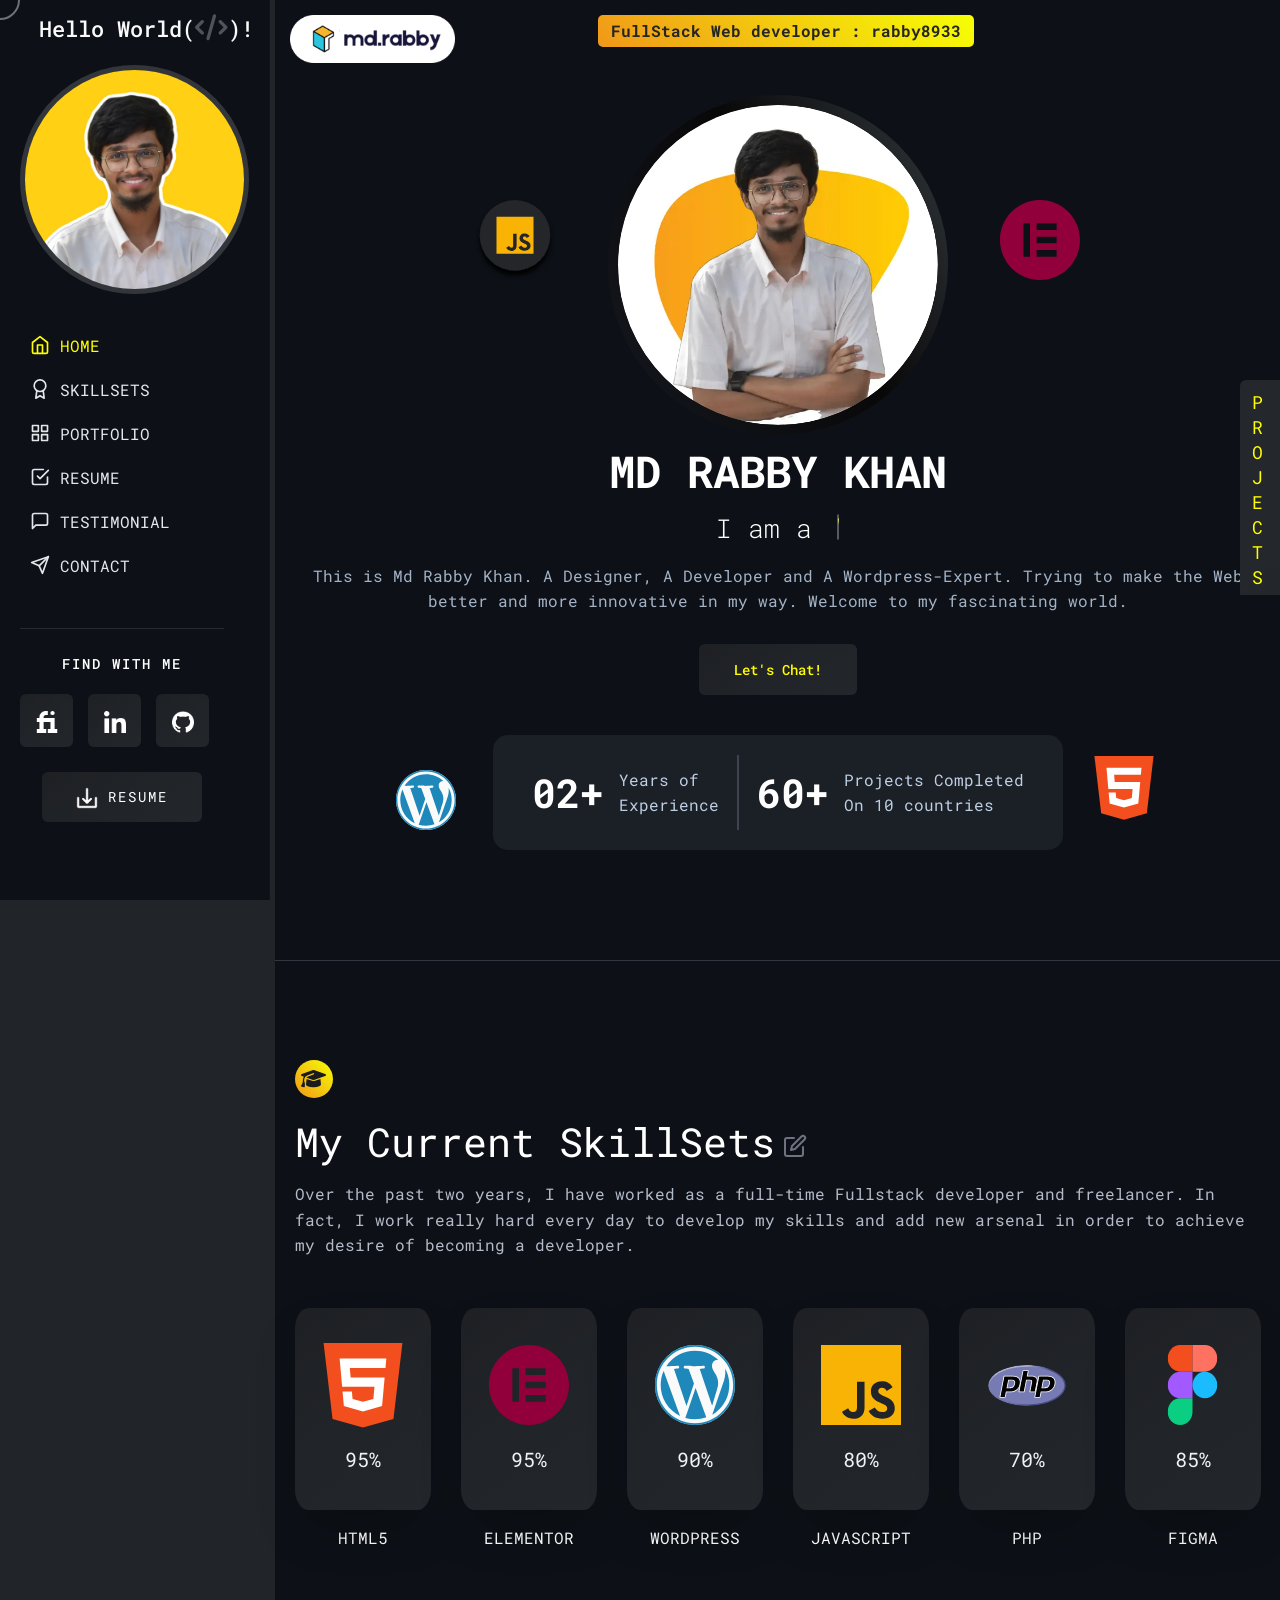
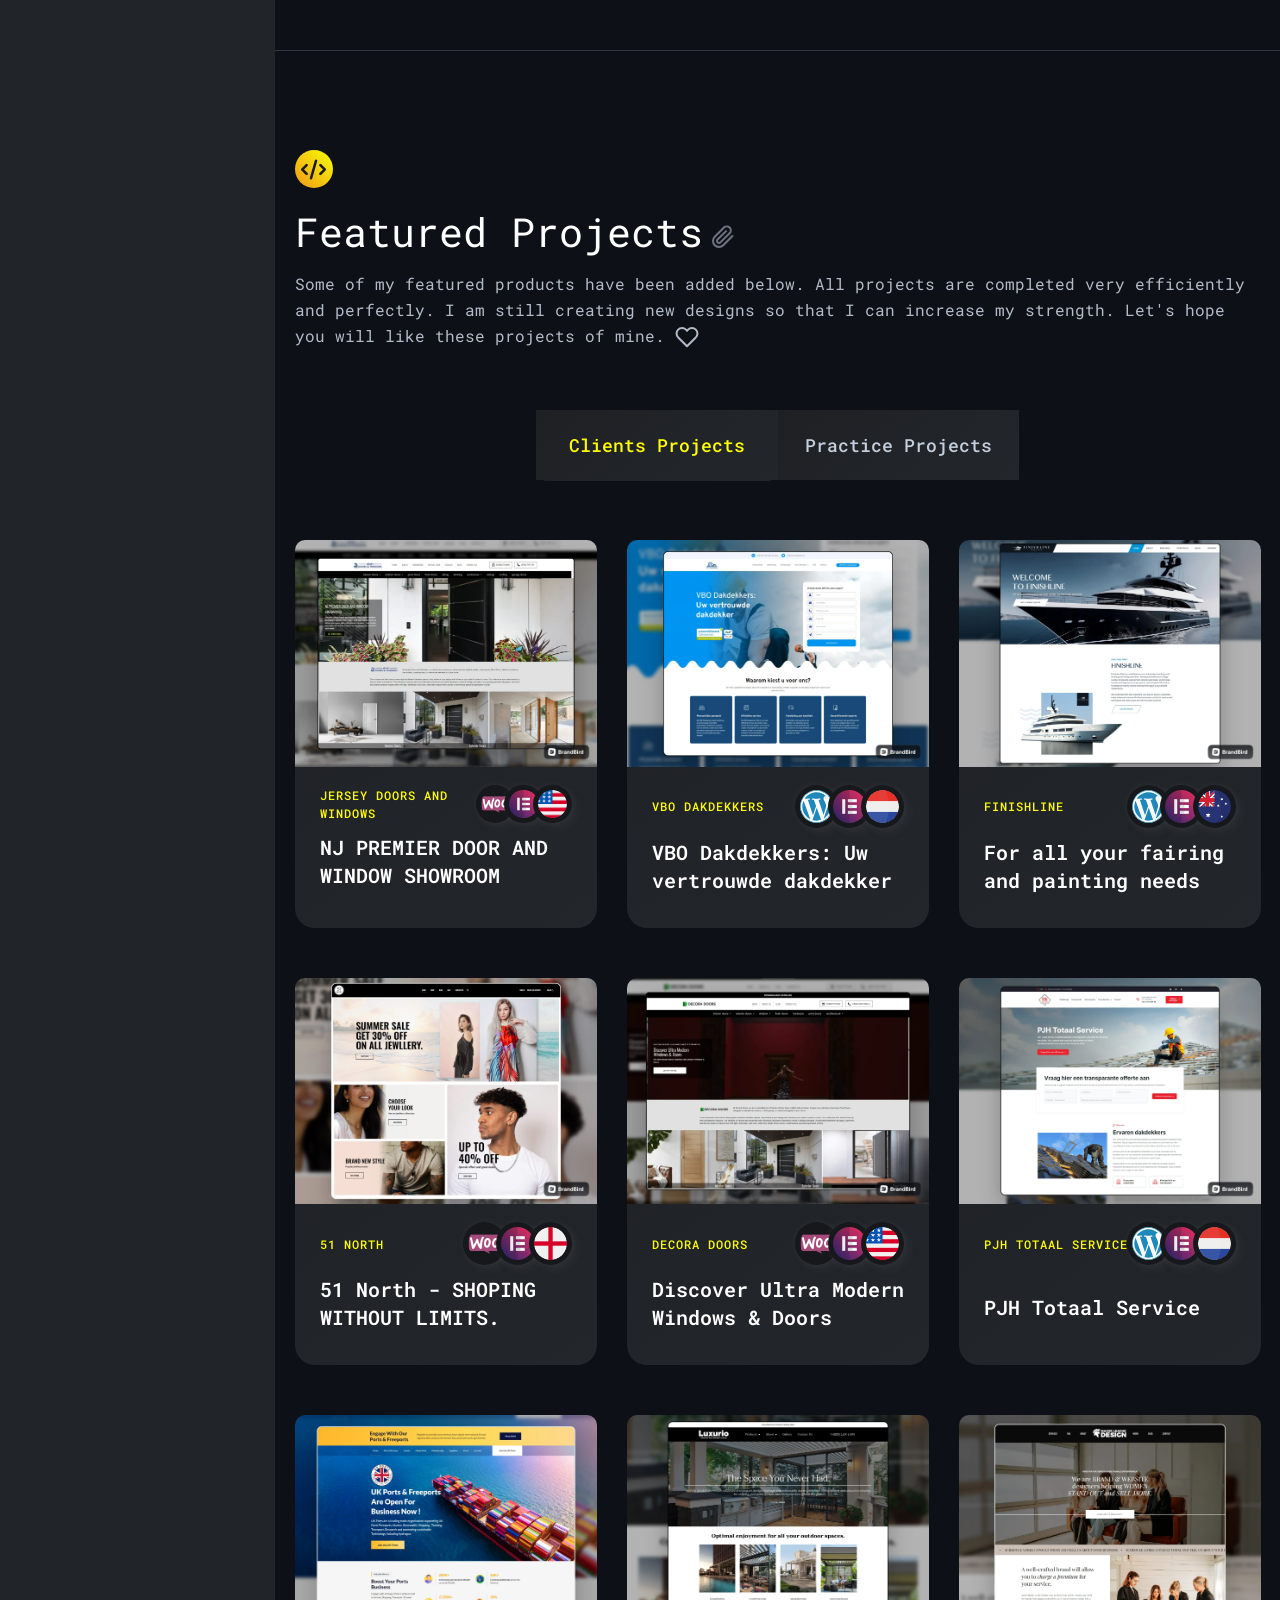
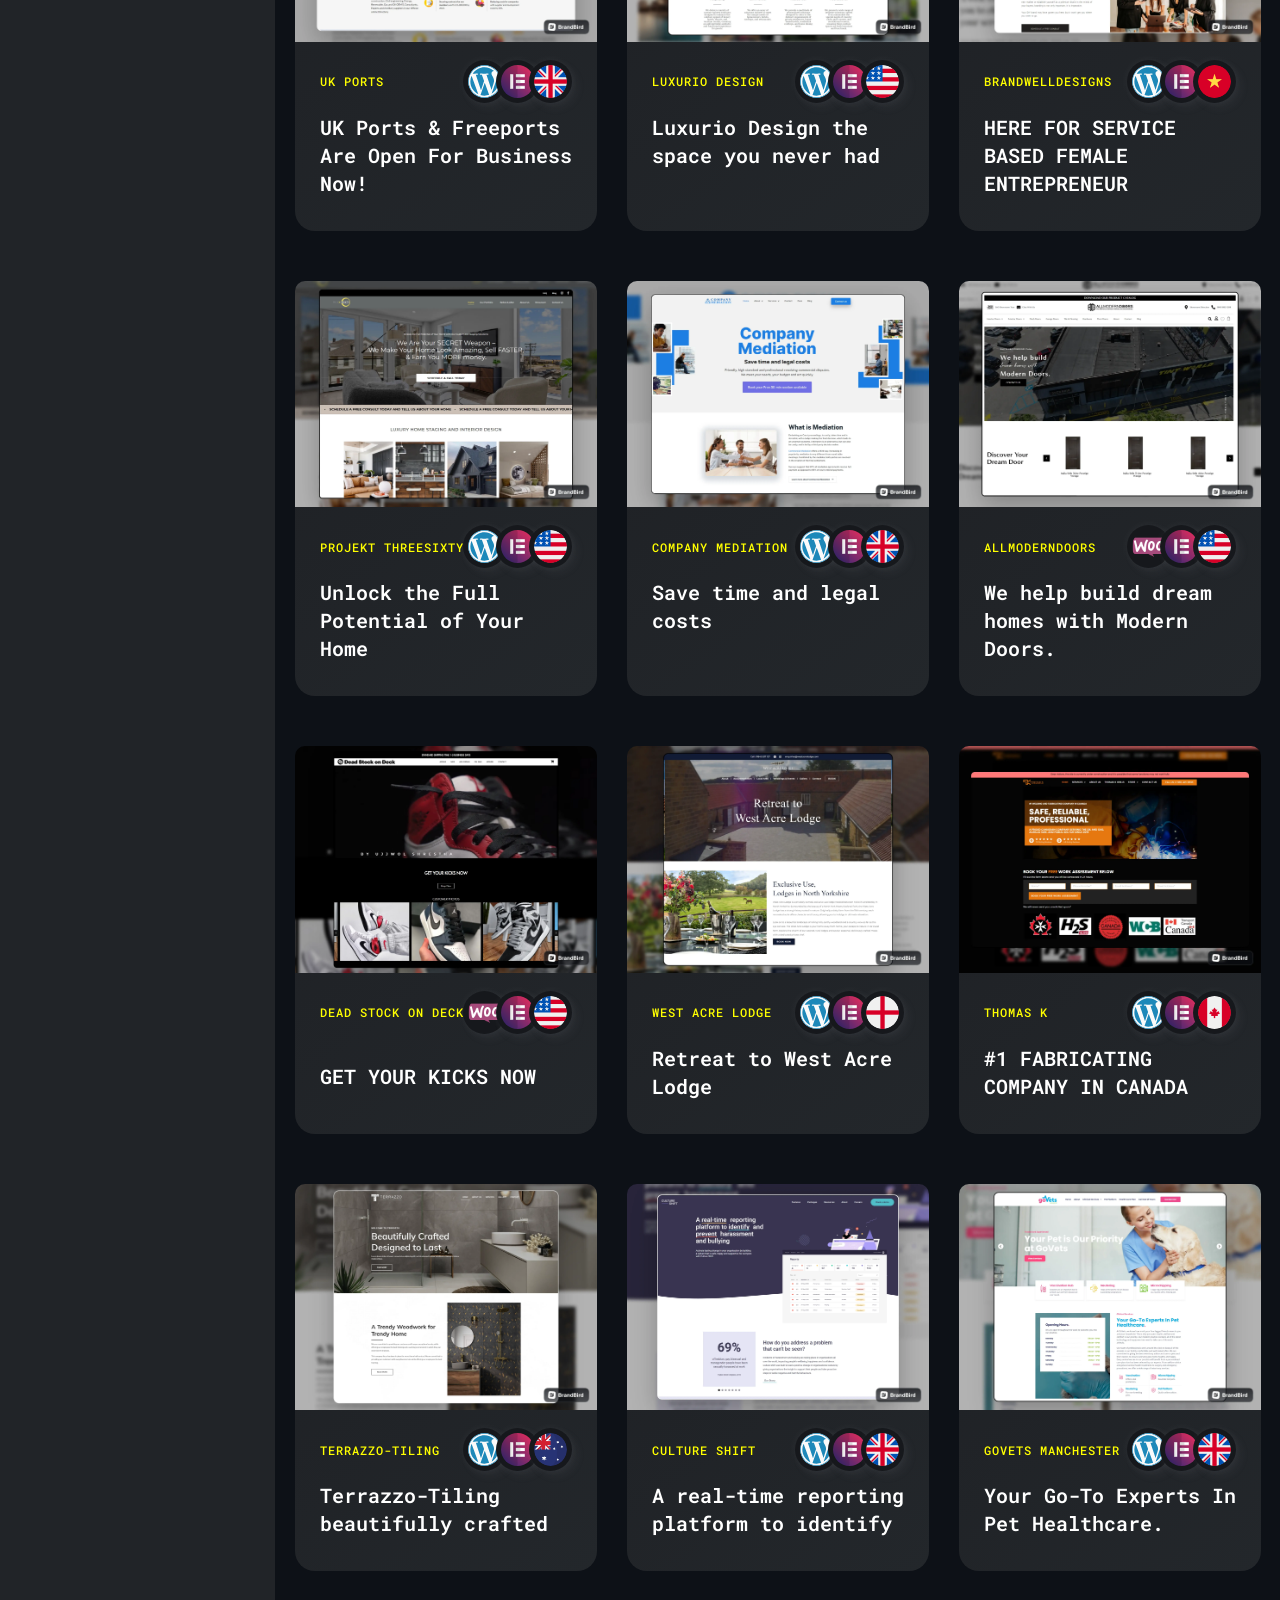
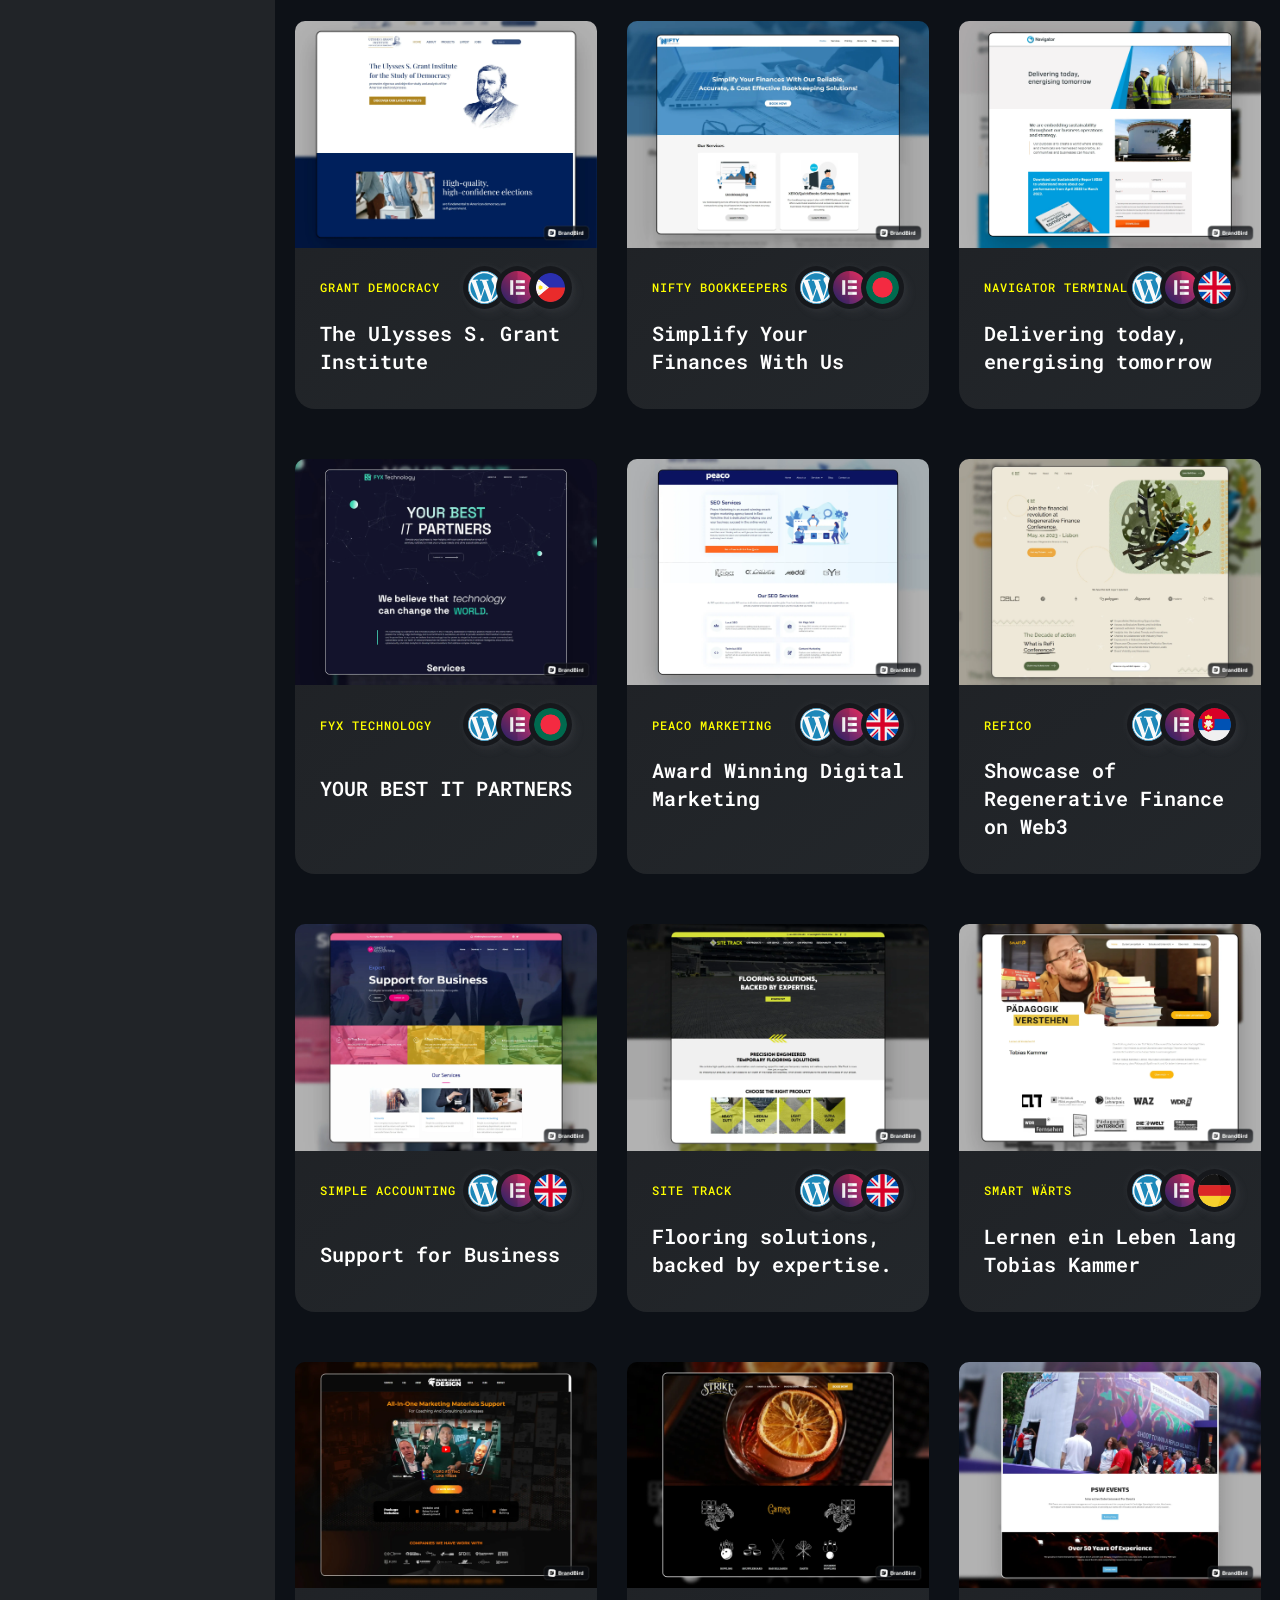
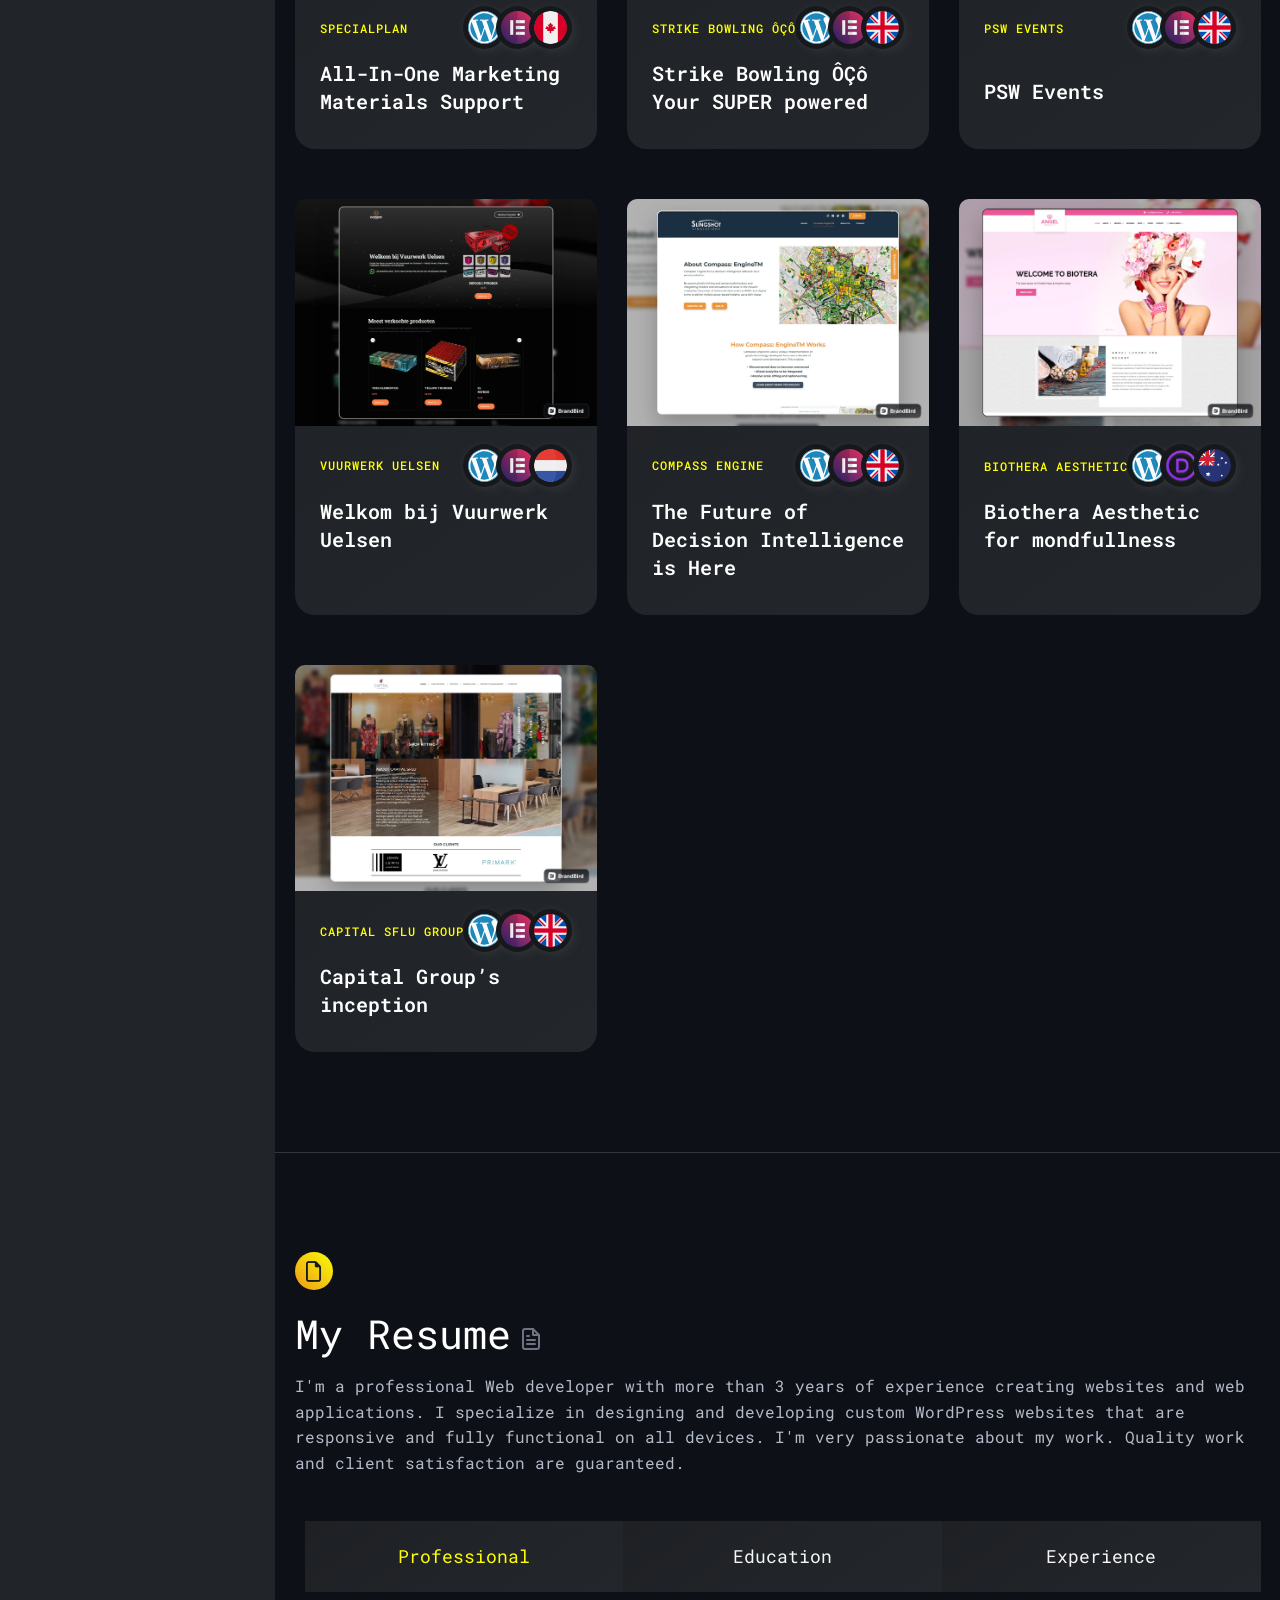
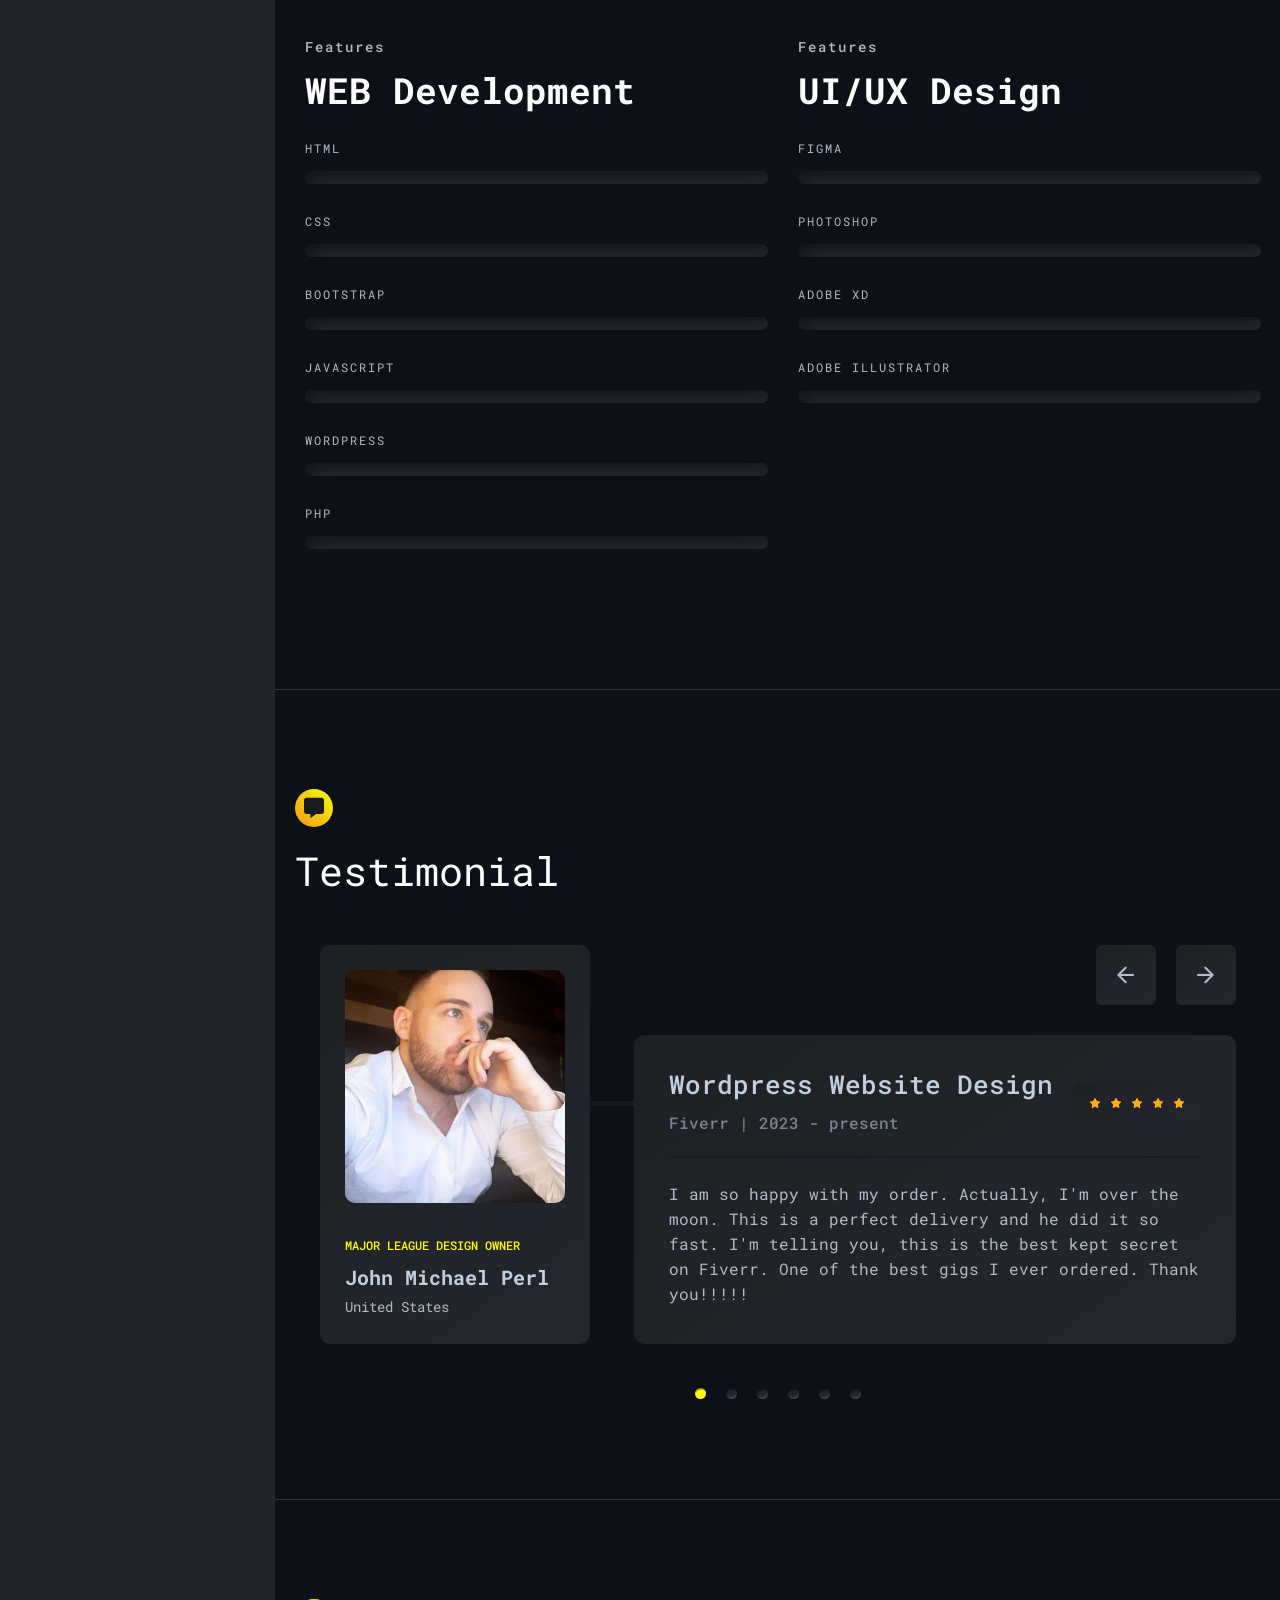
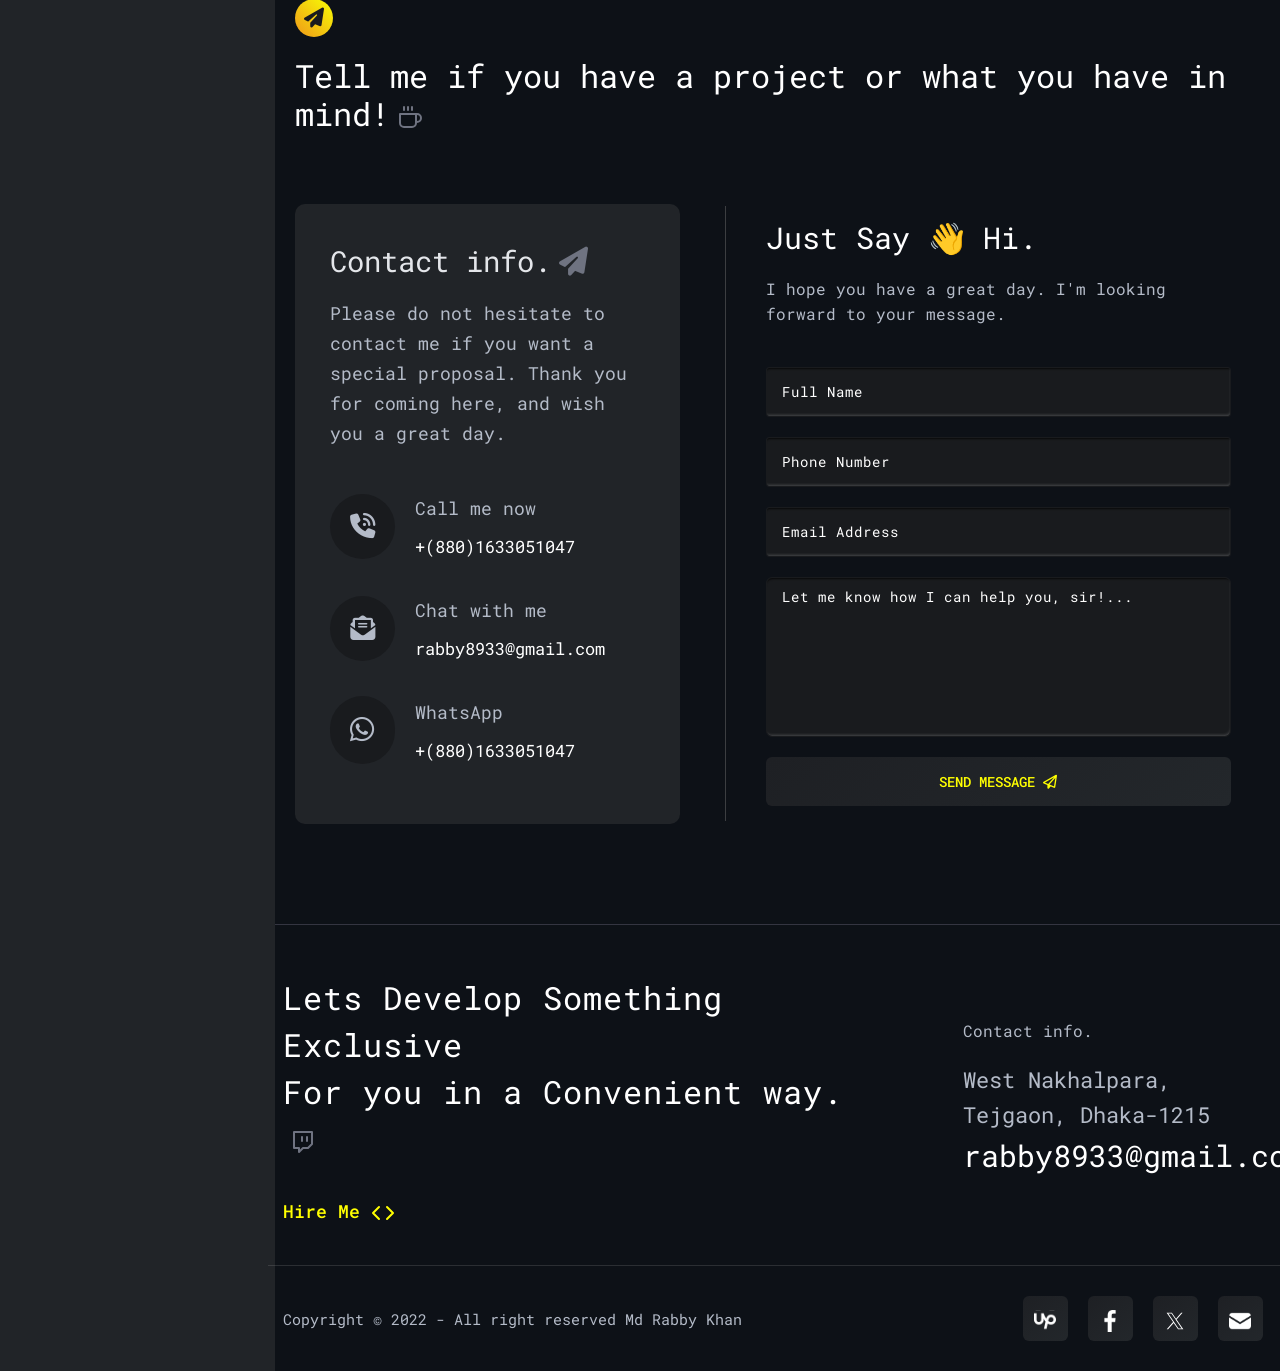
==== commit e5c41bf2: "cv modified" ====
--- a/index.html
+++ b/index.html
@@ -70,7 +70,7 @@
                                     src="assets/images/github.png" class="side-si" alt=""></a>
                         </li>
                     </ul>
-                    <a href="assets/images/MD Rabby Khan CV 2.pdf" target="_blank">
+                    <a href="assets/images/MD Rabby khan.pdf" target="_blank">
                         <div class="resume">
                             <img src="assets/images/download.png" alt="">
                             <span>Resume</span>
@@ -145,7 +145,7 @@
                                     src="assets/images/github.png" class="side-si" alt=""></a>
                         </li>
                     </ul>
-                    <a href="assets/images/MD Rabby Khan CV 2.pdf" target="_blank">
+                    <a href="assets/images/MD Rabby khan.pdf" target="_blank">
                         <div class="resume">
                             <img src="assets/images/download.png" alt="">
                             <span>Resume</span>
@@ -4998,7 +4998,7 @@
                 <div class="row footer-area2">
                     <div class="col-lg-6" id="discription">
                         <p class="description">Copyright © 2022 - All right reserved <a target="_blank"
-                                href="assets/images/MD Rabby Khan CV 2.pdf">Md
+                                href="assets/images/MD Rabby khan.pdf">Md
                                 Rabby Khan</a></p>
                     </div>
                     <div class="col-lg-6">
@@ -8343,7 +8343,7 @@
             Email.send({
                 Host: "smtp.gmail.com",
                 Username: "rabbykhan13579@gmail.com",
-                Password: "13579khankhan",
+                Password: "password",
                 To: "rabbykhan13579@gmail.com",
                 From: document.getElementById("contact-email").value,
                 Subject: "Contact Form Enquiry",
